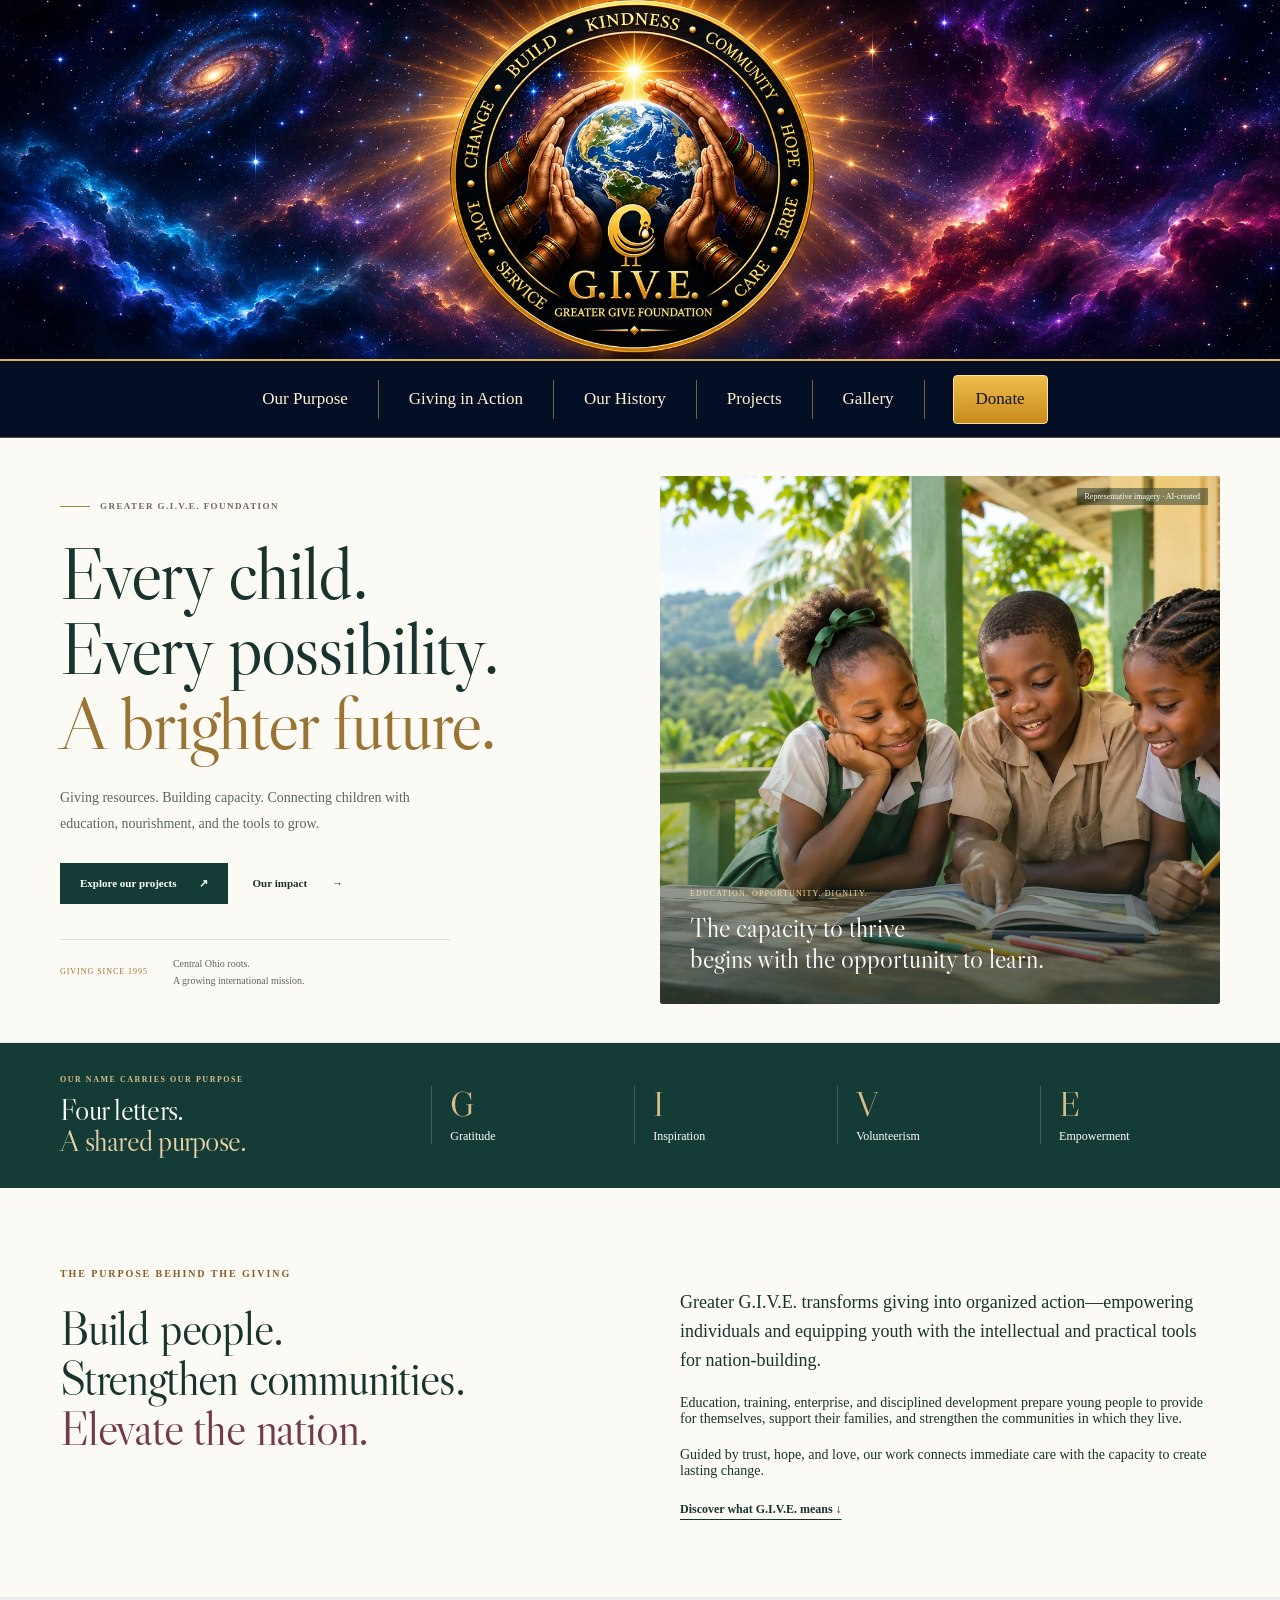
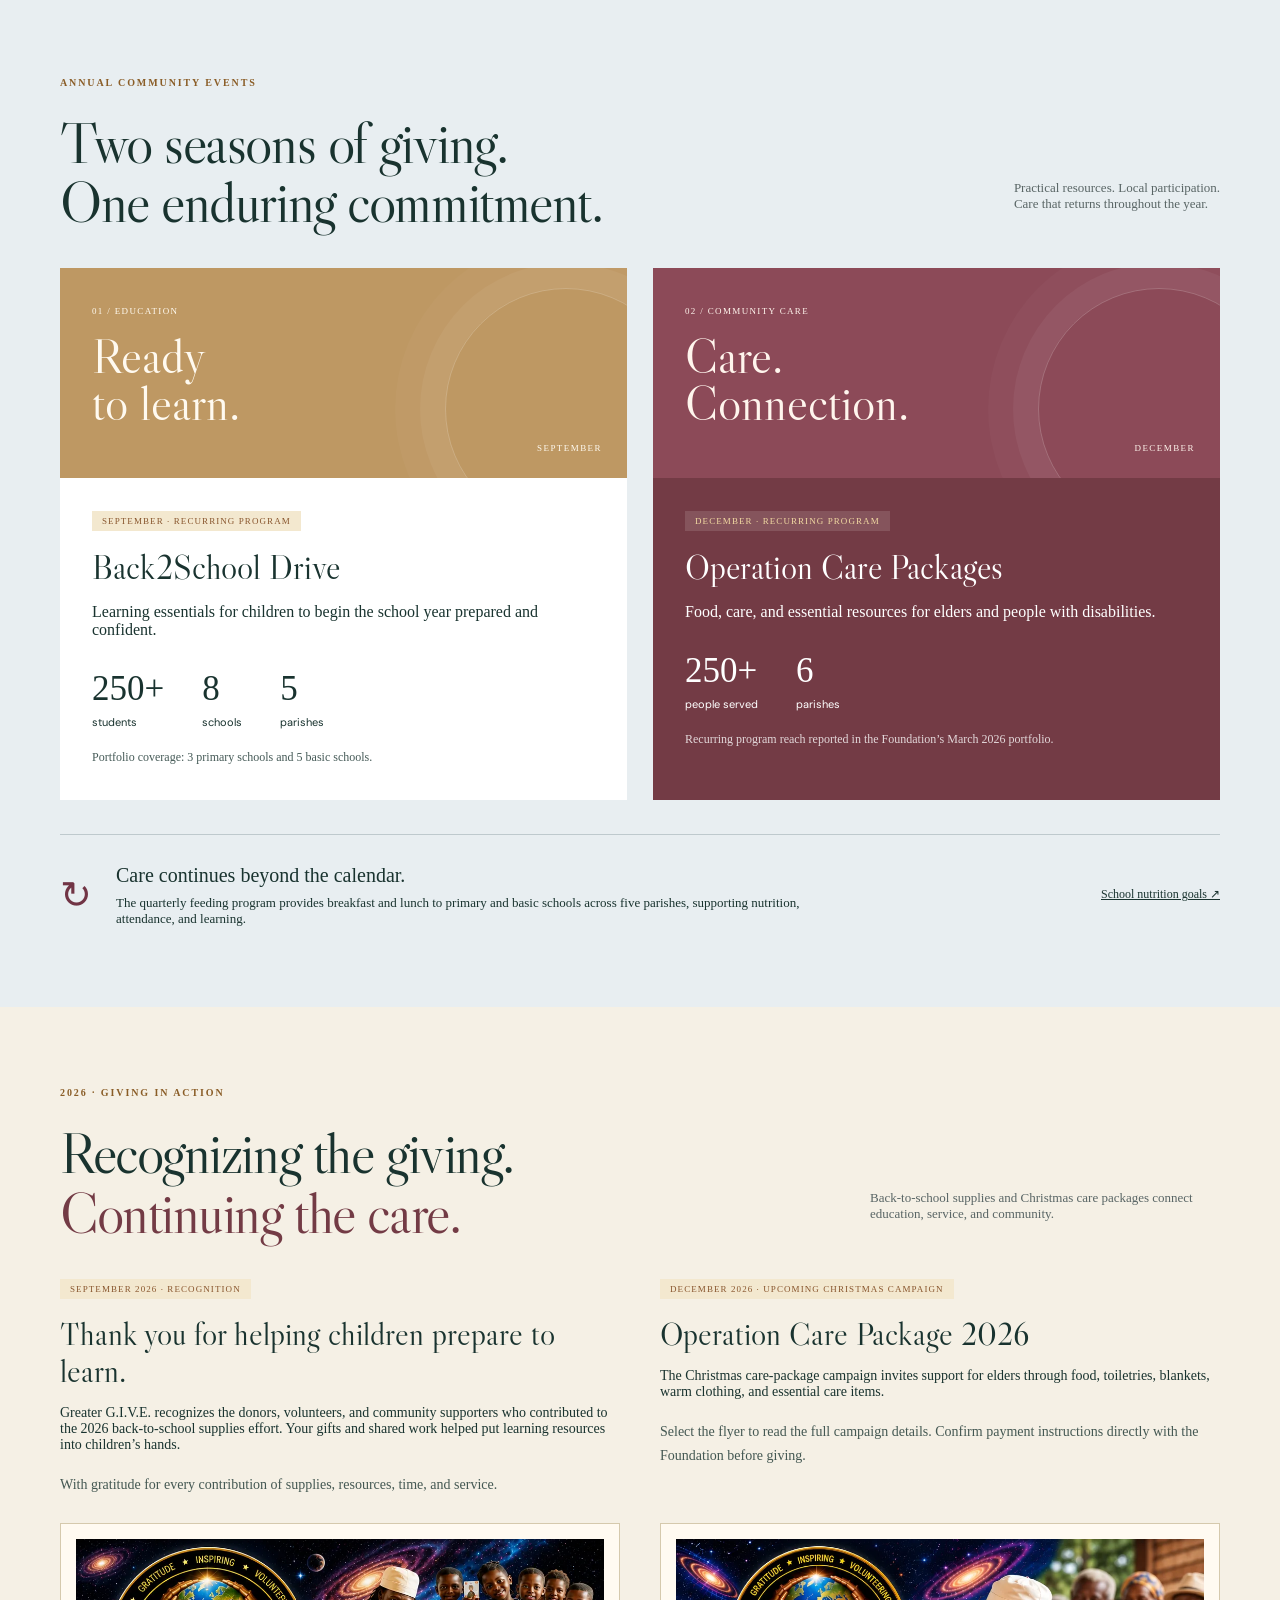
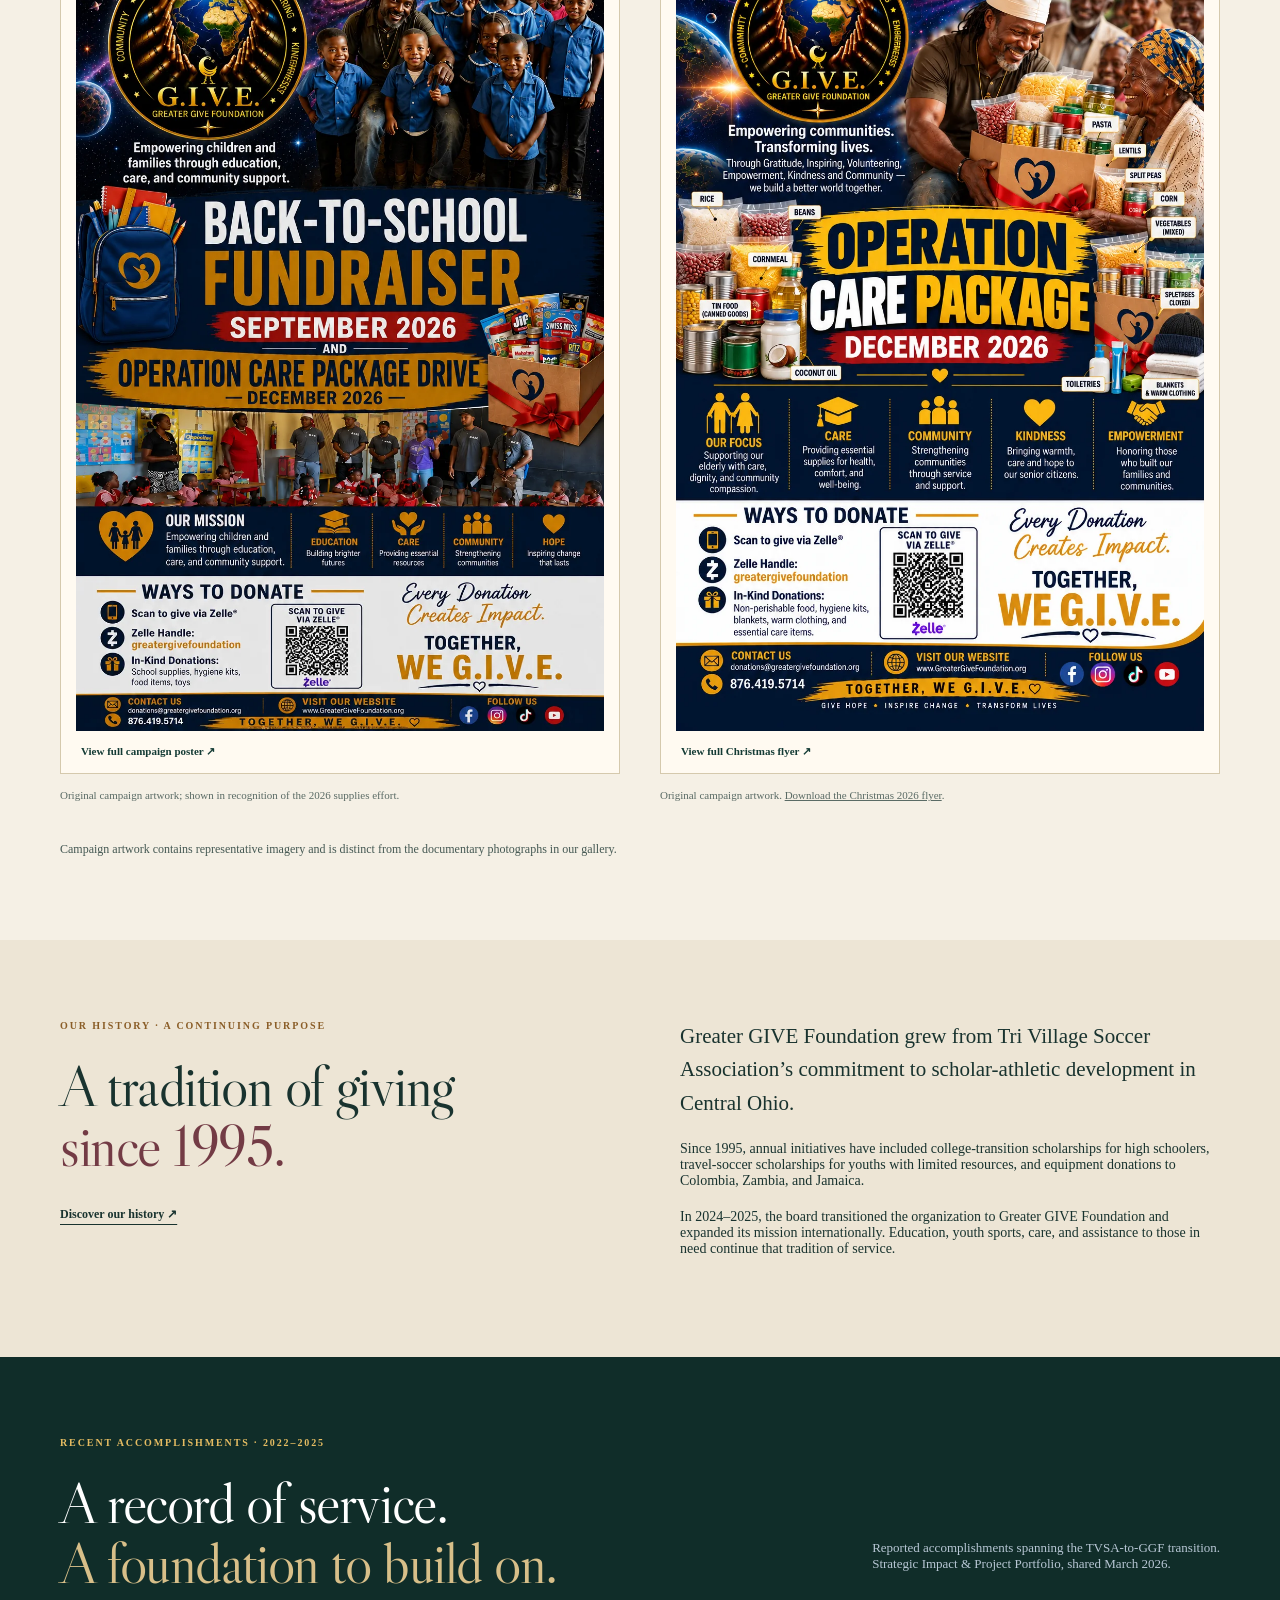
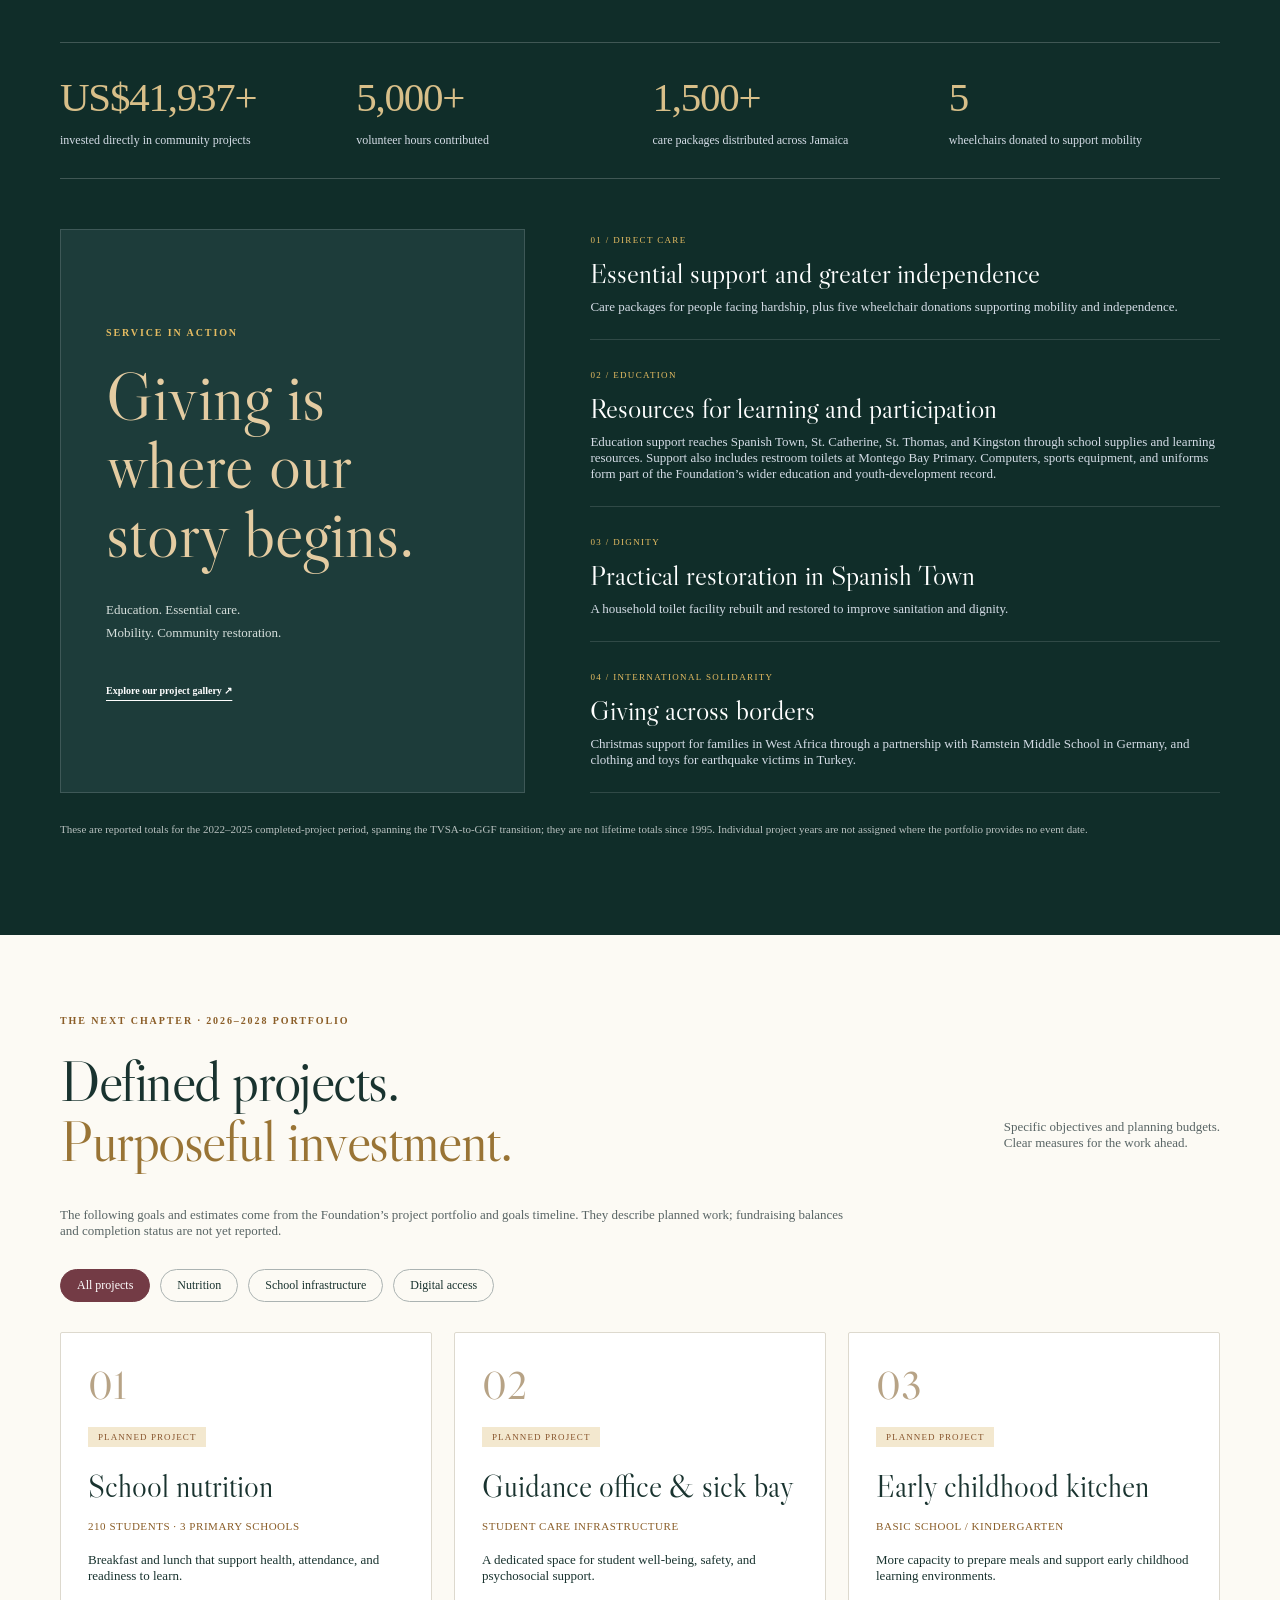
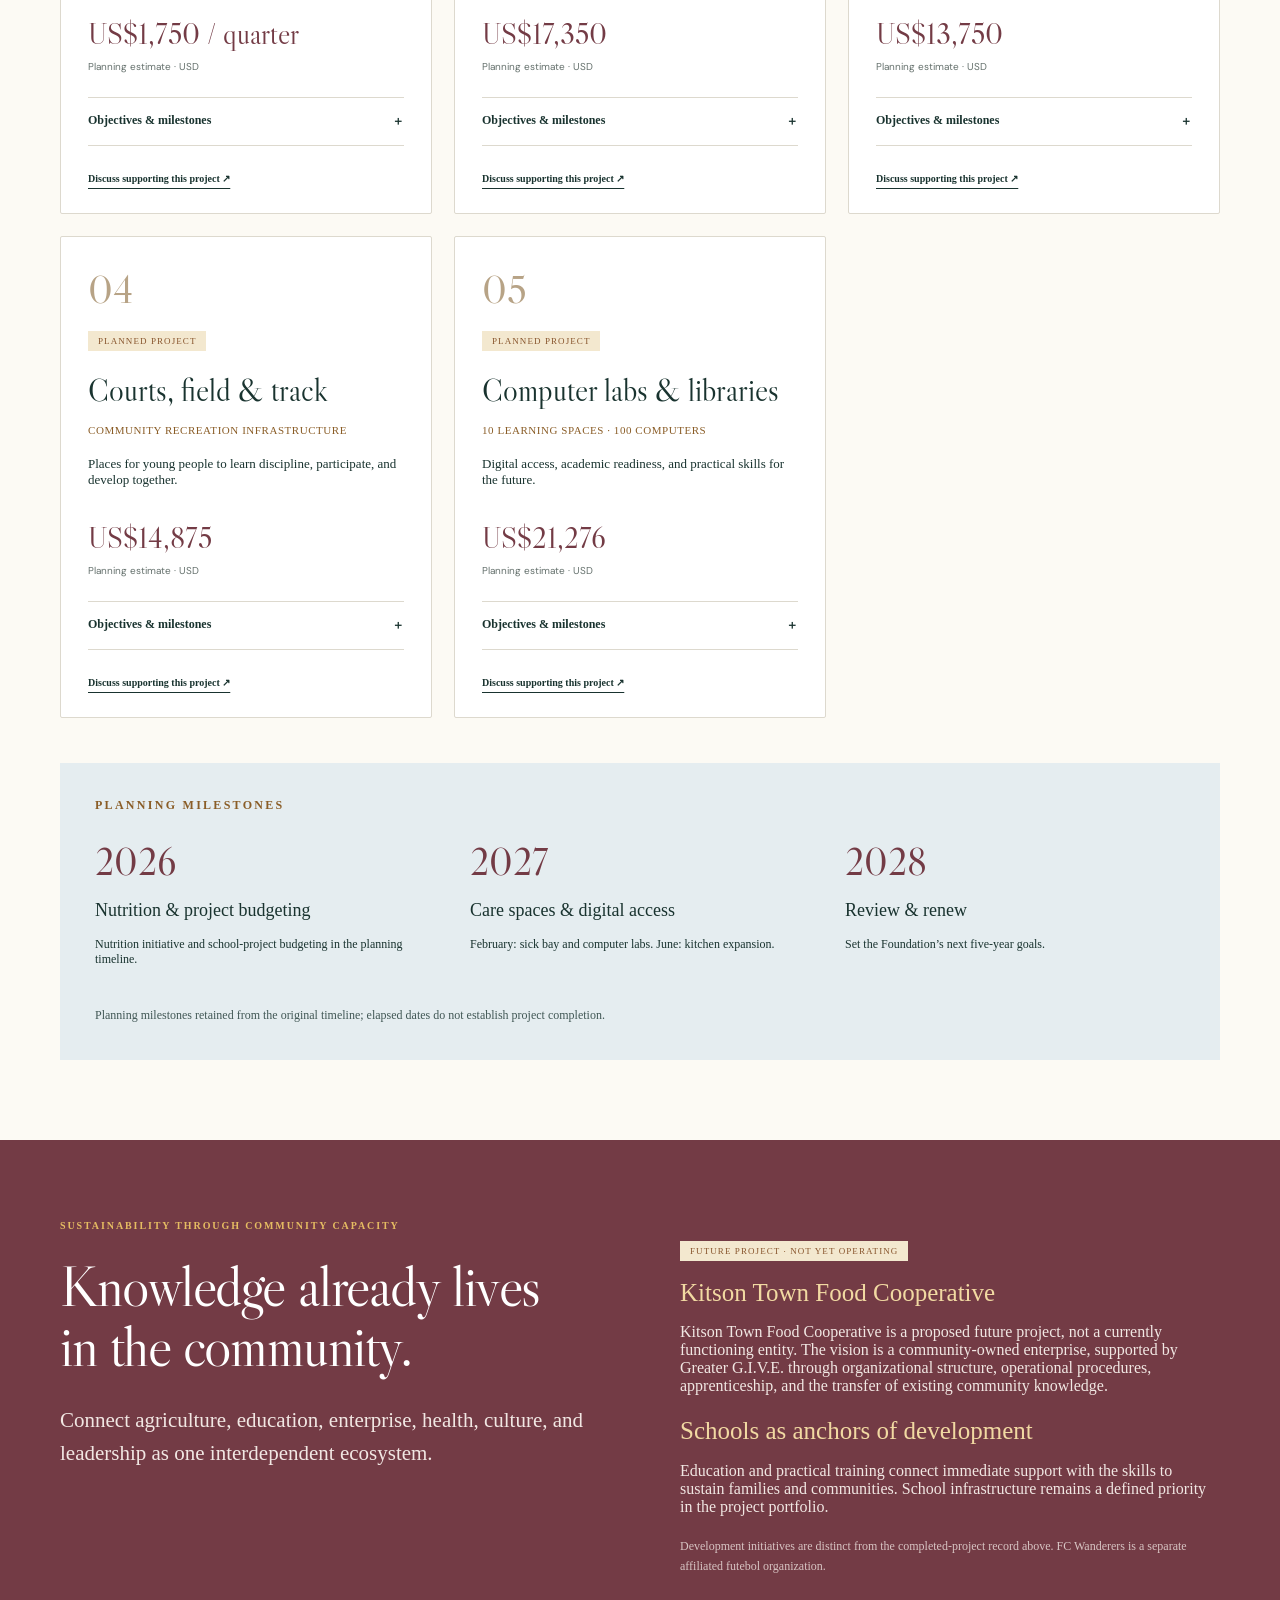
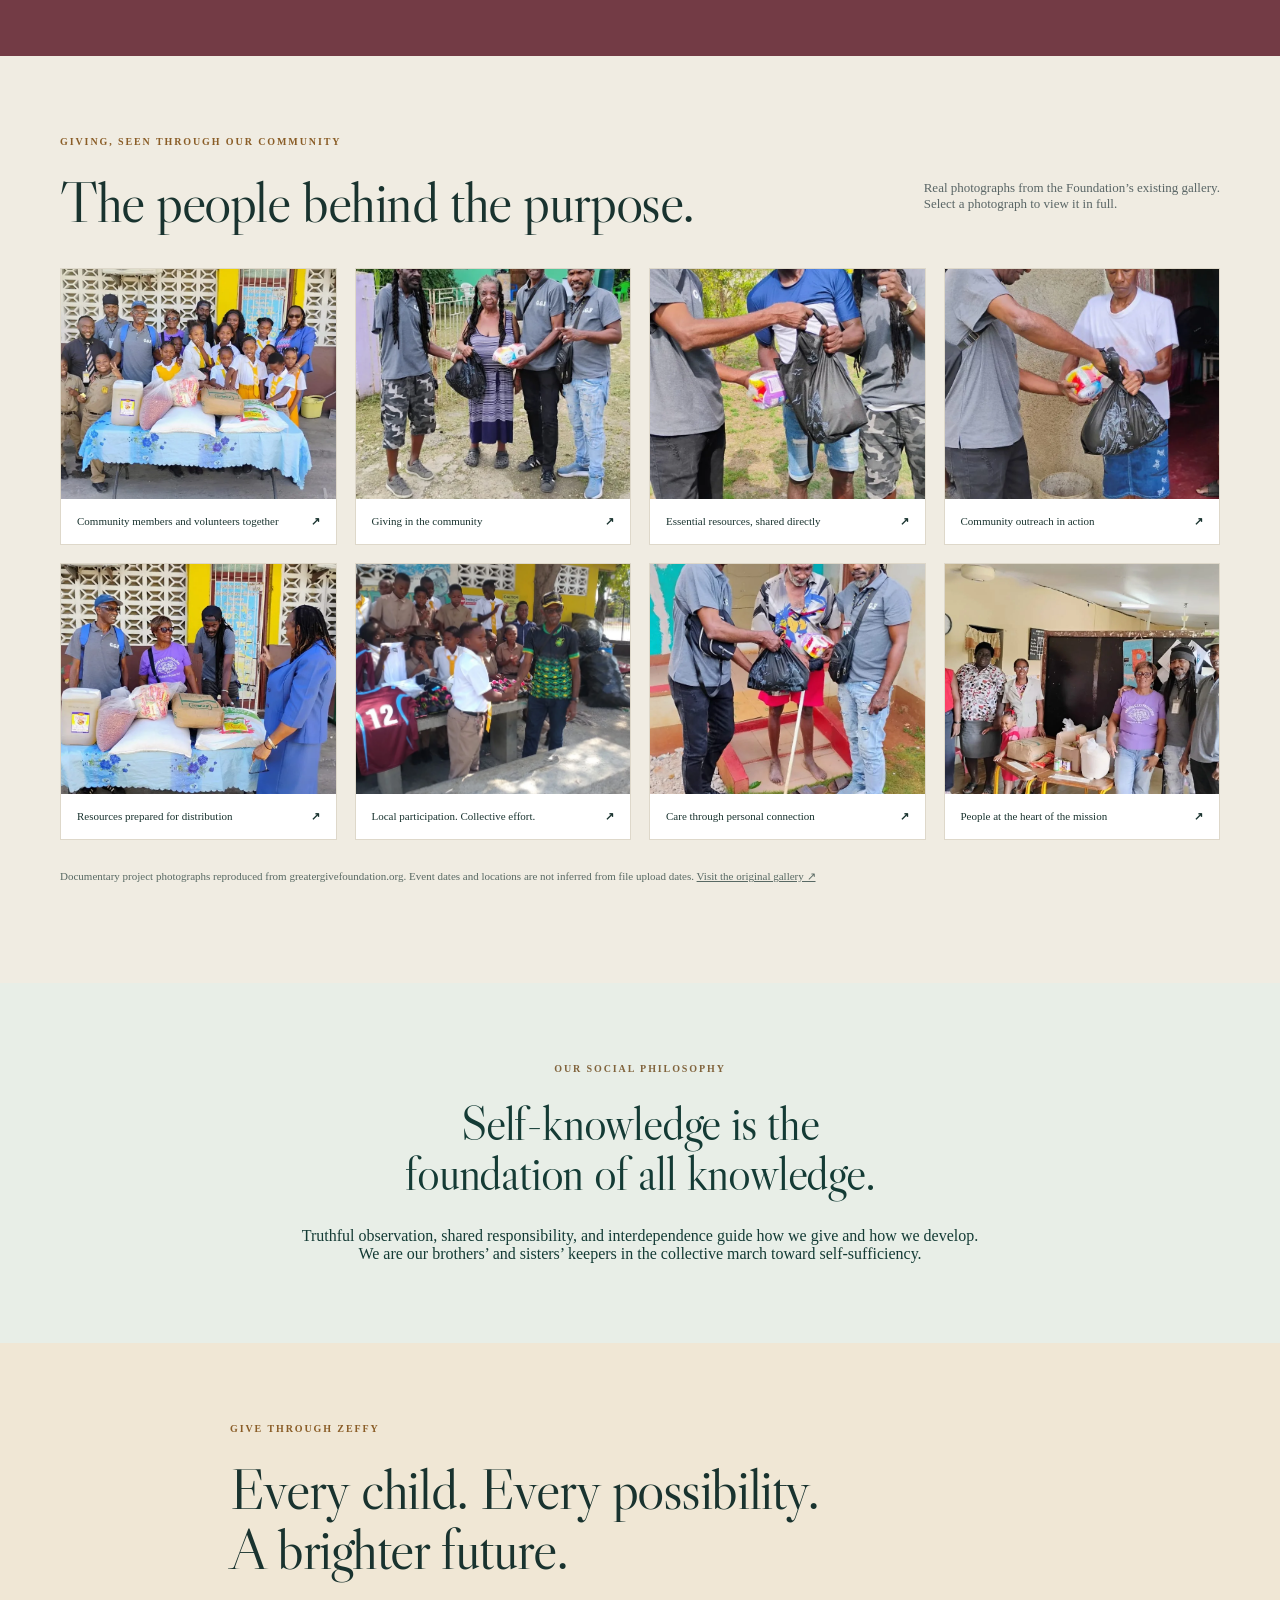
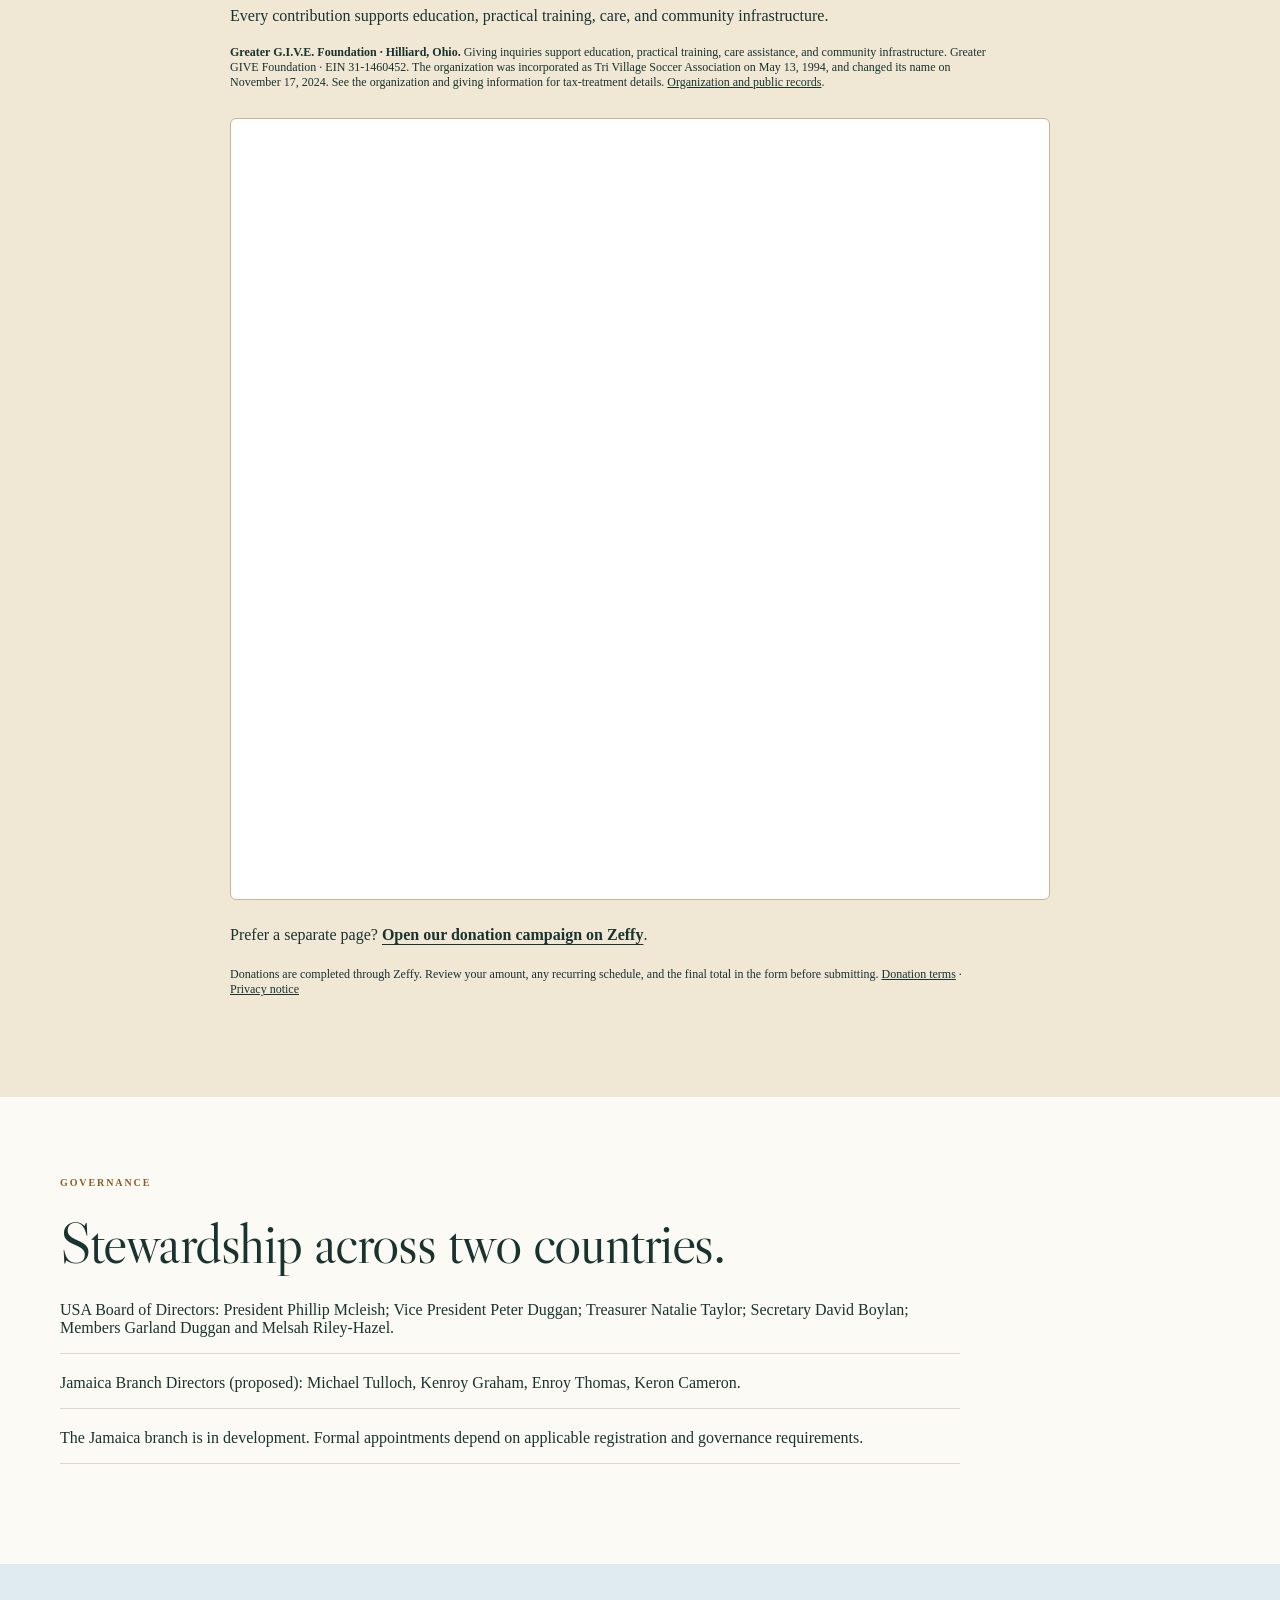
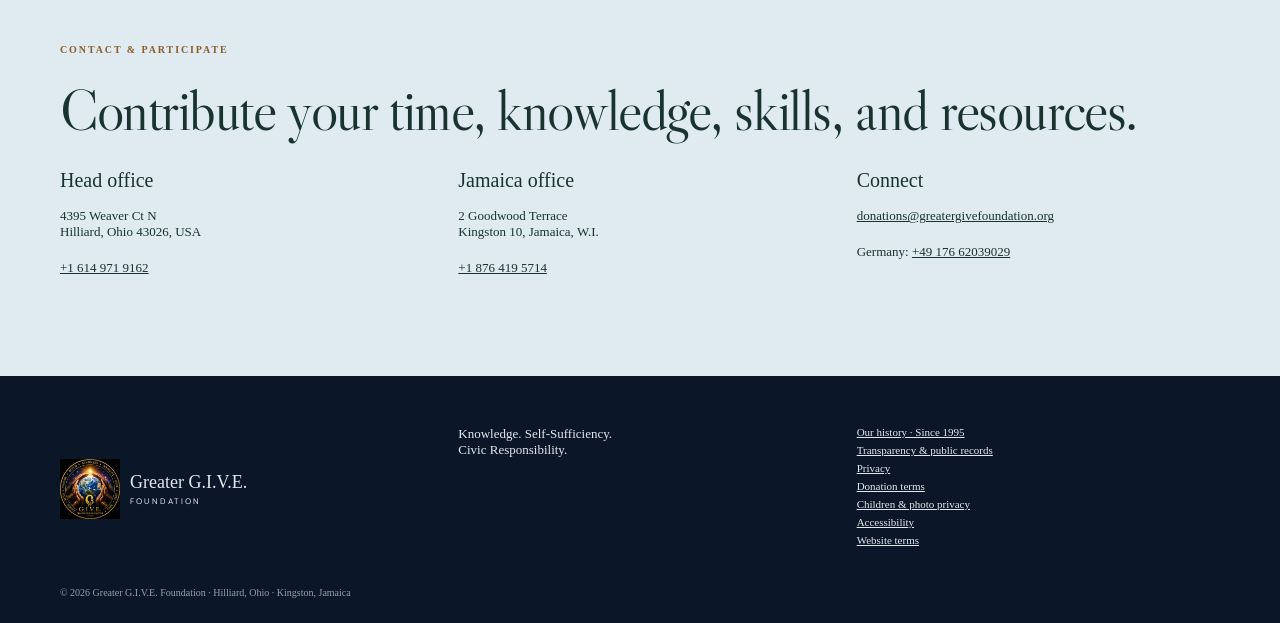
==== index.html @ 180ee22f "Embed Zeffy donation campaign and update Donate navigation and privacy notices" ====
<!doctype html><html lang="en"><head><meta charset="utf-8"><meta name="viewport" content="width=device-width,initial-scale=1"><meta name="description" content="Greater G.I.V.E. Foundation: a tradition of giving since 1995, from Tri Village Soccer Association to international community care, education, and development."><title>Greater G.I.V.E. Foundation | Giving that builds capacity</title><link rel="icon" href="assets/logo.webp"><link rel="stylesheet" href="assets/style.css"></head><body>
<a class="skip" href="#mission">Skip to content</a>
<header class="cosmic-header" id="site-masthead"><a class="cosmic-art" href="#top" aria-label="Greater GIVE Foundation home"><img src="assets/cosmic-masthead.webp" alt="Greater GIVE Foundation seal: hands embracing Earth, surrounded by a luminous universe of stars and blue and burgundy nebulae" fetchpriority="high"></a><div class="cosmic-nav"><div class="wrap cosmic-nav-inner"><a class="cosmic-name" href="#top">Greater G.I.V.E. Foundation</a><button id="menu" class="menu" aria-expanded="false" aria-controls="navigation">Menu ☰</button><nav id="navigation" aria-label="Main navigation"><a href="#mission">Our Purpose</a><a href="#events">Giving in Action</a><a href="our-history.html">Our History</a><a href="#projects">Projects</a><a href="#gallery">Gallery</a><a class="nav-give" href="#donate">Donate</a></nav></div></div></header>
<main id="top"><section class="hero"><div class="wrap hero-layout"><div class="hero-editorial"><p class="eyebrow"><span class="gold-line"></span> Greater G.I.V.E. Foundation</p><h1>Every child.<br>Every possibility.<br><em>A brighter future.</em></h1><p class="hero-copy">Giving resources. Building capacity. Connecting children with education, nourishment, and the tools to grow.</p><div class="actions"><a class="btn" href="#projects">Explore our projects <span>↗</span></a><a class="hero-secondary" href="#history">Our impact <span>→</span></a></div><div class="hero-footnote"><span>GIVING SINCE 1995</span><p>Central Ohio roots.<br>A growing international mission.</p></div></div><figure class="hero-visual"><img src="assets/children-hero.webp" alt="Representative illustration of children learning together on a Caribbean school veranda" fetchpriority="high"><figcaption>Representative imagery · AI-created</figcaption><div class="image-note"><span>EDUCATION. OPPORTUNITY. DIGNITY.</span><p>The capacity to thrive<br>begins with the opportunity to learn.</p></div></figure></div></section>
<section class="section meaning" id="meaning"><div class="wrap"><div class="section-heading"><div><p class="eyebrow">Our name carries our purpose</p><h2>Four letters.<br><em>A shared purpose.</em></h2></div><p>“Giving back to the community will<br>inspire victory for everyone.”</p></div><div class="values-grid"><article><strong>G</strong><h3>Gratitude</h3><p>Recognize what we receive and express it through service.</p></article><article><strong>I</strong><h3>Inspiration</h3><p>Make possibility visible through purposeful action.</p></article><article><strong>V</strong><h3>Volunteerism</h3><p>Contribute time, knowledge, skills, and shared effort.</p></article><article><strong>E</strong><h3>Empowerment</h3><p>Build the capacity to provide, participate, and lead.</p></article></div></div></section><section class="section mission" id="mission"><div class="wrap split"><div><p class="eyebrow">The purpose behind the giving</p><h2>Build people.<br>Strengthen communities.<br><em>Elevate the nation.</em></h2></div><div class="mission-copy"><p class="large">Greater G.I.V.E. transforms giving into organized action—empowering individuals and equipping youth with the intellectual and practical tools for nation-building.</p><p>Education, training, enterprise, and disciplined development prepare young people to provide for themselves, support their families, and strengthen the communities in which they live.</p><p>Guided by trust, hope, and love, our work connects immediate care with the capacity to create lasting change.</p><a class="text-link" href="#meaning">Discover what G.I.V.E. means ↓</a></div></div></section>
<section class="section events" id="events"><div class="wrap"><div class="section-heading"><div><p class="eyebrow">Annual community events</p><h2>Two seasons of giving.<br>One enduring commitment.</h2></div><p>Practical resources. Local participation.<br>Care that returns throughout the year.</p></div><div class="event-grid"><article class="event-card"><div class="event-art school-art" aria-hidden="true"><span>01 / EDUCATION</span><strong>Ready<br>to learn.</strong><i>SEPTEMBER</i></div><div><span class="pill">September · Recurring program</span><h3>Back2School Drive</h3><p>Learning essentials for children to begin the school year prepared and confident.</p><div class="mini-stats"><strong>250+<small>students</small></strong><strong>8<small>schools</small></strong><strong>5<small>parishes</small></strong></div><p class="small">Portfolio coverage: 3 primary schools and 5 basic schools.</p></div></article><article class="event-card care"><div class="event-art care-art" aria-hidden="true"><span>02 / COMMUNITY CARE</span><strong>Care.<br>Connection.</strong><i>DECEMBER</i></div><div><span class="pill">December · Recurring program</span><h3>Operation Care Packages</h3><p>Food, care, and essential resources for elders and people with disabilities.</p><div class="mini-stats"><strong>250+<small>people served</small></strong><strong>6<small>parishes</small></strong></div><p class="small">Recurring program reach reported in the Foundation’s March 2026 portfolio.</p></div></article></div><div class="nutrition-note"><span class="round-icon">↻</span><div><h3>Care continues beyond the calendar.</h3><p>The quarterly feeding program provides breakfast and lunch to primary and basic schools across five parishes, supporting nutrition, attendance, and learning.</p></div><a href="#projects">School nutrition goals ↗</a></div></div></section>
<section class="section campaign-2026" id="campaigns-2026"><div class="wrap"><div class="section-heading"><div><p class="eyebrow">2026 · Giving in action</p><h2>Recognizing the giving.<br><em>Continuing the care.</em></h2></div><p>Back-to-school supplies and Christmas care packages connect education, service, and community.</p></div><div class="campaign-grid"><article class="campaign-item"><div class="campaign-copy"><span class="pill">September 2026 · Recognition</span><h3>Thank you for helping children prepare to learn.</h3><p>Greater G.I.V.E. recognizes the donors, volunteers, and community supporters who contributed to the 2026 back-to-school supplies effort. Your gifts and shared work helped put learning resources into children’s hands.</p><p class="small">With gratitude for every contribution of supplies, resources, time, and service.</p></div><button class="campaign-poster" data-photo="assets/back-to-school-2026.webp" data-caption="2026 Back-to-School campaign artwork" aria-label="View full 2026 back-to-school campaign poster"><img src="assets/back-to-school-2026.webp" alt="Greater GIVE Foundation campaign poster: Back-to-School Fundraiser, September 2026, and Operation Care Package Drive, December 2026" loading="lazy"><span>View full campaign poster ↗</span></button><p class="source-note">Original campaign artwork; shown in recognition of the 2026 supplies effort.</p></article><article class="campaign-item"><div class="campaign-copy"><span class="pill">December 2026 · Upcoming Christmas campaign</span><h3>Operation Care Package 2026</h3><p>The Christmas care-package campaign invites support for elders through food, toiletries, blankets, warm clothing, and essential care items.</p><p class="small">Select the flyer to read the full campaign details. Confirm payment instructions directly with the Foundation before giving.</p></div><button class="campaign-poster" data-photo="assets/christmas-care-2026.webp" data-caption="Operation Care Package — December 2026 campaign flyer" aria-label="View full December 2026 Christmas care-package flyer"><img src="assets/christmas-care-2026.webp" alt="Operation Care Package December 2026 flyer listing food and care items, in-kind donations, and Foundation contact details" loading="lazy"><span>View full Christmas flyer ↗</span></button><p class="source-note">Original campaign artwork. <a href="assets/christmas-care-2026.webp" download>Download the Christmas 2026 flyer</a>.</p></article></div><p class="small">Campaign artwork contains representative imagery and is distinct from the documentary photographs in our gallery.</p></div></section><section class="section heritage" id="heritage"><div class="wrap split"><div><p class="eyebrow">Our history · A continuing purpose</p><h2>A tradition of giving<br><em>since 1995.</em></h2><a class="text-link" href="our-history.html">Discover our history ↗</a></div><div><p class="large">Greater GIVE Foundation grew from Tri Village Soccer Association’s commitment to scholar-athletic development in Central Ohio.</p><p>Since 1995, annual initiatives have included college-transition scholarships for high schoolers, travel-soccer scholarships for youths with limited resources, and equipment donations to Colombia, Zambia, and Jamaica.</p><p>In 2024–2025, the board transitioned the organization to Greater GIVE Foundation and expanded its mission internationally. Education, youth sports, care, and assistance to those in need continue that tradition of service.</p></div></div></section><section class="section impact" id="history"><div class="wrap"><p class="eyebrow">Recent accomplishments · 2022–2025</p><div class="section-heading"><h2>A record of service.<br><em>A foundation to build on.</em></h2><p>Reported accomplishments spanning the TVSA-to-GGF transition.<br>Strategic Impact &amp; Project Portfolio, shared March 2026.</p></div><div class="impact-grid"><div><strong>US$41,937+</strong><span>invested directly in community projects</span></div><div><strong>5,000+</strong><span>volunteer hours contributed</span></div><div><strong>1,500+</strong><span>care packages distributed across Jamaica</span></div><div><strong>5</strong><span>wheelchairs donated to support mobility</span></div></div><div class="history-layout"><div class="history-statement"><p class="eyebrow">Service in action</p><strong>Giving is<br>where our<br>story begins.</strong><p>Education. Essential care.<br>Mobility. Community restoration.</p><a class="text-link" href="#gallery">Explore our project gallery ↗</a></div><div class="history-list"><article><span>01 / DIRECT CARE</span><h3>Essential support and greater independence</h3><p>Care packages for people facing hardship, plus five wheelchair donations supporting mobility and independence.</p></article><article><span>02 / EDUCATION</span><h3>Resources for learning and participation</h3><p>Education support reaches Spanish Town, St. Catherine, St. Thomas, and Kingston through school supplies and learning resources. Support also includes restroom toilets at Montego Bay Primary. Computers, sports equipment, and uniforms form part of the Foundation’s wider education and youth-development record.</p></article><article><span>03 / DIGNITY</span><h3>Practical restoration in Spanish Town</h3><p>A household toilet facility rebuilt and restored to improve sanitation and dignity.</p></article><article><span>04 / INTERNATIONAL SOLIDARITY</span><h3>Giving across borders</h3><p>Christmas support for families in West Africa through a partnership with Ramstein Middle School in Germany, and clothing and toys for earthquake victims in Turkey.</p></article></div></div><p class="source-note">These are reported totals for the 2022–2025 completed-project period, spanning the TVSA-to-GGF transition; they are not lifetime totals since 1995. Individual project years are not assigned where the portfolio provides no event date.</p></div></section>

<section class="section projects" id="projects"><div class="wrap"><div class="section-heading"><div><p class="eyebrow">The next chapter · 2026–2028 portfolio</p><h2>Defined projects.<br><em>Purposeful investment.</em></h2></div><p>Specific objectives and planning budgets.<br>Clear measures for the work ahead.</p></div><p class="project-context">The following goals and estimates come from the Foundation’s project portfolio and goals timeline. They describe planned work; fundraising balances and completion status are not yet reported.</p><div class="filters" role="group" aria-label="Filter planned projects"><button class="active" data-filter="all" aria-pressed="true">All projects</button><button data-filter="nutrition" aria-pressed="false">Nutrition</button><button data-filter="school" aria-pressed="false">School infrastructure</button><button data-filter="digital" aria-pressed="false">Digital access</button></div><p id="filter-status" class="sr-only" aria-live="polite">Showing 5 projects</p><div class="project-grid"><article class="project-card" data-category="nutrition"><span class="project-no">01</span><span class="pill">Planned project</span><h3>School nutrition</h3><p class="target">210 students · 3 primary schools</p><p>Breakfast and lunch that support health, attendance, and readiness to learn.</p><div class="budget">US$1,750 / quarter<small>Planning estimate · USD</small></div><details><summary>Objectives &amp; milestones <span>＋</span></summary><p><strong>Objective:</strong> Establish breakfast and lunch provision for 210 students in three primary schools.</p><p><strong>Schedule:</strong> April 2026 planning milestone. These are planning dates, not confirmation of delivery.</p><p><strong>Measure of success:</strong> Quarterly meal provision and student participation.</p></details><a href="mailto:donations@greatergivefoundation.org?subject=Project%20inquiry%3A%20nutrition" class="text-link">Discuss supporting this project ↗</a></article><article class="project-card" data-category="school"><span class="project-no">02</span><span class="pill">Planned project</span><h3>Guidance office & sick bay</h3><p class="target">Student care infrastructure</p><p>A dedicated space for student well-being, safety, and psychosocial support.</p><div class="budget">US$17,350<small>Planning estimate · USD</small></div><details><summary>Objectives &amp; milestones <span>＋</span></summary><p><strong>Objective:</strong> Construct a guidance counselor office and sick bay at a primary school.</p><p><strong>Schedule:</strong> February 2027 planning milestone. These are planning dates, not confirmation of delivery.</p><p><strong>Measure of success:</strong> Completion of both facilities and readiness for student use.</p></details><a href="mailto:donations@greatergivefoundation.org?subject=Project%20inquiry%3A%20wellbeing" class="text-link">Discuss supporting this project ↗</a></article><article class="project-card" data-category="school"><span class="project-no">03</span><span class="pill">Planned project</span><h3>Early childhood kitchen</h3><p class="target">Basic school / kindergarten</p><p>More capacity to prepare meals and support early childhood learning environments.</p><div class="budget">US$13,750<small>Planning estimate · USD</small></div><details><summary>Objectives &amp; milestones <span>＋</span></summary><p><strong>Objective:</strong> Enlarge a basic school or kindergarten kitchen to improve food preparation capacity.</p><p><strong>Schedule:</strong> June 2027 planning milestone. These are planning dates, not confirmation of delivery.</p><p><strong>Measure of success:</strong> Kitchen expansion and improved meal preparation capacity.</p></details><a href="mailto:donations@greatergivefoundation.org?subject=Project%20inquiry%3A%20kitchen" class="text-link">Discuss supporting this project ↗</a></article><article class="project-card" data-category="school"><span class="project-no">04</span><span class="pill">Planned project</span><h3>Courts, field & track</h3><p class="target">Community recreation infrastructure</p><p>Places for young people to learn discipline, participate, and develop together.</p><div class="budget">US$14,875<small>Planning estimate · USD</small></div><details><summary>Objectives &amp; milestones <span>＋</span></summary><p><strong>Objective:</strong> Resurface a netball court and improve a futebol field and track.</p><p><strong>Schedule:</strong> 2026–2028 project portfolio. These are planning dates, not confirmation of delivery.</p><p><strong>Measure of success:</strong> Completion of the listed resurfacing and field/track works.</p></details><a href="mailto:donations@greatergivefoundation.org?subject=Project%20inquiry%3A%20sport" class="text-link">Discuss supporting this project ↗</a></article><article class="project-card" data-category="digital"><span class="project-no">05</span><span class="pill">Planned project</span><h3>Computer labs & libraries</h3><p class="target">10 learning spaces · 100 computers</p><p>Digital access, academic readiness, and practical skills for the future.</p><div class="budget">US$21,276<small>Planning estimate · USD</small></div><details><summary>Objectives &amp; milestones <span>＋</span></summary><p><strong>Objective:</strong> Establish ten computer labs/libraries with a total of 100 computers, desks, chairs, and supplies.</p><p><strong>Schedule:</strong> February 2027 planning milestone. These are planning dates, not confirmation of delivery.</p><p><strong>Measure of success:</strong> Learning spaces equipped and computers installed.</p></details><a href="mailto:donations@greatergivefoundation.org?subject=Project%20inquiry%3A%20digital" class="text-link">Discuss supporting this project ↗</a></article></div><div class="roadmap"><p class="eyebrow">Planning milestones</p><div><article><span>2026</span><h3>Nutrition &amp; project budgeting</h3><p>Nutrition initiative and school-project budgeting in the planning timeline.</p></article><article><span>2027</span><h3>Care spaces &amp; digital access</h3><p>February: sick bay and computer labs. June: kitchen expansion.</p></article><article><span>2028</span><h3>Review &amp; renew</h3><p>Set the Foundation’s next five-year goals.</p></article></div><p class="small">Planning milestones retained from the original timeline; elapsed dates do not establish project completion.</p></div></div></section>
<section class="section community" id="community"><div class="wrap split"><div><p class="eyebrow">Sustainability through community capacity</p><h2>Knowledge already lives<br>in the community.</h2><p class="large">Connect agriculture, education, enterprise, health, culture, and leadership as one interdependent ecosystem.</p></div><div><span class="pill">Future project · Not yet operating</span><h3 style="margin-top:16px">Kitson Town Food Cooperative</h3><p>Kitson Town Food Cooperative is a proposed future project, not a currently functioning entity. The vision is a community-owned enterprise, supported by Greater G.I.V.E. through organizational structure, operational procedures, apprenticeship, and the transfer of existing community knowledge.</p><h3>Schools as anchors of development</h3><p>Education and practical training connect immediate support with the skills to sustain families and communities. School infrastructure remains a defined priority in the project portfolio.</p><p class="small">Development initiatives are distinct from the completed-project record above. FC Wanderers is a separate affiliated futebol organization.</p></div></div></section>
<section class="section gallery" id="gallery"><div class="wrap"><div class="section-heading"><div><p class="eyebrow">Giving, seen through our community</p><h2>The people behind the purpose.</h2></div><p>Real photographs from the Foundation’s existing gallery.<br>Select a photograph to view it in full.</p></div><div class="photo-grid"><button class="photo-tile" data-photo="assets/photos/project-0.webp" data-caption="Community members and volunteers together" aria-label="Enlarge photograph: Community members and volunteers together"><img src="assets/photos/project-0.webp" alt="Community members and volunteers together" loading="lazy"><span>Community members and volunteers together <b>↗</b></span></button><button class="photo-tile" data-photo="assets/photos/project-17.webp" data-caption="Giving in the community" aria-label="Enlarge photograph: Giving in the community"><img src="assets/photos/project-17.webp" alt="Giving in the community" loading="lazy"><span>Giving in the community <b>↗</b></span></button><button class="photo-tile" data-photo="assets/photos/project-25.webp" data-caption="Essential resources, shared directly" aria-label="Enlarge photograph: Essential resources, shared directly"><img src="assets/photos/project-25.webp" alt="Essential resources, shared directly" loading="lazy"><span>Essential resources, shared directly <b>↗</b></span></button><button class="photo-tile" data-photo="assets/photos/project-39.webp" data-caption="Community outreach in action" aria-label="Enlarge photograph: Community outreach in action"><img src="assets/photos/project-39.webp" alt="Community outreach in action" loading="lazy"><span>Community outreach in action <b>↗</b></span></button><button class="photo-tile" data-photo="assets/photos/project-41.webp" data-caption="Resources prepared for distribution" aria-label="Enlarge photograph: Resources prepared for distribution"><img src="assets/photos/project-41.webp" alt="Resources prepared for distribution" loading="lazy"><span>Resources prepared for distribution <b>↗</b></span></button><button class="photo-tile" data-photo="assets/photos/project-44.webp" data-caption="Local participation. Collective effort." aria-label="Enlarge photograph: Local participation. Collective effort."><img src="assets/photos/project-44.webp" alt="Local participation. Collective effort." loading="lazy"><span>Local participation. Collective effort. <b>↗</b></span></button><button class="photo-tile" data-photo="assets/photos/project-19.webp" data-caption="Care through personal connection" aria-label="Enlarge photograph: Care through personal connection"><img src="assets/photos/project-19.webp" alt="Care through personal connection" loading="lazy"><span>Care through personal connection <b>↗</b></span></button><button class="photo-tile" data-photo="assets/photos/project-49.webp" data-caption="People at the heart of the mission" aria-label="Enlarge photograph: People at the heart of the mission"><img src="assets/photos/project-49.webp" alt="People at the heart of the mission" loading="lazy"><span>People at the heart of the mission <b>↗</b></span></button></div><p class="source-note">Documentary project photographs reproduced from greatergivefoundation.org. Event dates and locations are not inferred from file upload dates. <a href="https://greatergivefoundation.org/gallery/" target="_blank" rel="noopener">Visit the original gallery ↗</a></p></div></section>
<section class="section philosophy" id="philosophy"><div class="wrap"><p class="eyebrow">Our social philosophy</p><h2>Self-knowledge is the<br>foundation of all knowledge.</h2><p>Truthful observation, shared responsibility, and interdependence guide how we give and how we develop. We are our brothers’ and sisters’ keepers in the collective march toward self-sufficiency.</p></div></section>
<section class="section donate-section" id="donate"><div class="wrap"><div class="eyebrow">Give through Zeffy</div><h2>Every child. Every possibility.<br>A brighter future.</h2><p>Every contribution supports education, practical training, care, and community infrastructure.</p><p class="note"><strong>Greater G.I.V.E. Foundation · Hilliard, Ohio.</strong> Giving inquiries support education, practical training, care assistance, and community infrastructure. Greater GIVE Foundation · EIN 31-1460452. The organization was incorporated as Tri Village Soccer Association on May 13, 1994, and changed its name on November 17, 2024. See the organization and giving information for tax-treatment details. <a href="transparency.html#status">Organization and public records</a>.</p><div class="zeffy-panel">
<div data-zeffy-embed data-form-url="/embed/donation-form/every-child-every-possibility-a-brighter-future"></div>
<div data-zeffy-embed-fallback style="display:none;">
<div class="zeffy-fallback-frame"><iframe title="Donation form powered by Zeffy" data-zeffy-embed-src="https://www.zeffy.com/embed/donation-form/every-child-every-possibility-a-brighter-future" allowpaymentrequest allowTransparency="true"></iframe></div>
</div>
<script src="https://www.zeffy.com/embed/v2/zeffy-embed.js" onerror="document.querySelectorAll('[data-zeffy-embed-fallback]').forEach(function(el){el.style.display='block';el.querySelectorAll('iframe[data-zeffy-embed-src]').forEach(function(f){f.src=f.getAttribute('data-zeffy-embed-src');});});"></script>
</div><p class="zeffy-help">Prefer a separate page? <a href="https://www.zeffy.com/en-US/donation-form/every-child-every-possibility-a-brighter-future" target="_blank" rel="noopener">Open our donation campaign on Zeffy</a>.</p><p class="note">Donations are completed through Zeffy. Review your amount, any recurring schedule, and the final total in the form before submitting. <a href="transparency.html#giving">Donation terms</a> · <a href="transparency.html#privacy">Privacy notice</a></p></div></section><section class="section " id="leadership"><div class="wrap"><div class="eyebrow">Governance</div><h2>Stewardship across two countries.</h2><div class="prose"><p>USA Board of Directors: President Phillip Mcleish; Vice President Peter Duggan; Treasurer Natalie Taylor; Secretary David Boylan; Members Garland Duggan and Melsah Riley-Hazel.</p><p>Jamaica Branch Directors (proposed): Michael Tulloch, Kenroy Graham, Enroy Thomas, Keron Cameron.</p><p>The Jamaica branch is in development. Formal appointments depend on applicable registration and governance requirements.</p></div></div></section><section class="section alt" id="contact"><div class="wrap"><div class="eyebrow">Contact & participate</div><h2>Contribute your time, knowledge, skills, and resources.</h2><div class="contact-grid"><div><h3>Head office</h3><p>4395 Weaver Ct N<br>Hilliard, Ohio 43026, USA</p><p><a href="tel:+16149719162">+1 614 971 9162</a></p></div><div><h3>Jamaica office</h3><p>2 Goodwood Terrace<br>Kingston 10, Jamaica, W.I.</p><p><a href="tel:+18764195714">+1 876 419 5714</a></p></div><div><h3>Connect</h3><p><a href="mailto:donations@greatergivefoundation.org">donations@greatergivefoundation.org</a></p><p>Germany: <a href="tel:+4917662039029">+49 176 62039029</a></p></div></div></div></section></main><footer><div class="wrap footer-grid"><a class="brand" href="#top"><img src="assets/logo.webp" alt="Greater GIVE Foundation seal"><span>Greater <b>G.I.V.E.</b><small>FOUNDATION</small></span></a><p>Knowledge. Self-Sufficiency.<br>Civic Responsibility.</p><div><a href="our-history.html">Our history · Since 1995</a><a href="transparency.html#status">Transparency &amp; public records</a><a href="transparency.html#privacy">Privacy</a><a href="transparency.html#giving">Donation terms</a><a href="transparency.html#children">Children &amp; photo privacy</a><a href="transparency.html#access">Accessibility</a><a href="transparency.html#terms">Website terms</a></div></div><div class="wrap copyright">© 2026 Greater G.I.V.E. Foundation · Hilliard, Ohio · Kingston, Jamaica</div></footer><dialog id="photo-dialog"><button id="close-photo" aria-label="Close photograph">Close ×</button><img id="expanded-photo" alt=""><p id="photo-caption"></p></dialog><script src="assets/app.js" defer></script></body></html>
---- assets/style.css ----
@font-face {
  font-family: 'DM Sans';
  font-style: normal;
  font-weight: 400;
  font-display: swap;
  src: url(font-0.woff2) format('truetype');
}
@font-face {
  font-family: 'DM Sans';
  font-style: normal;
  font-weight: 500;
  font-display: swap;
  src: url(font-1.woff2) format('truetype');
}
@font-face {
  font-family: 'DM Sans';
  font-style: normal;
  font-weight: 600;
  font-display: swap;
  src: url(font-2.woff2) format('truetype');
}
@font-face {
  font-family: 'DM Sans';
  font-style: normal;
  font-weight: 700;
  font-display: swap;
  src: url(font-3.woff2) format('truetype');
}
@font-face {
  font-family: 'Libre Caslon Display';
  font-style: normal;
  font-weight: 400;
  font-display: swap;
  src: url(font-4.woff2) format('truetype');
}

:root{--ink:#182326;--navy:#101e35;--gold:#e5bc62;--cream:#fbf7ee;--burgundy:#662a40;--blue:#dfeaf1}*{box-sizing:border-box}html{scroll-behavior:smooth}body{margin:0;color:var(--ink);background:var(--cream);font:16px/1.65,'DM Sans',system-ui,sans-serif}button,input{font:inherit}a{color:inherit}button,a{touch-action:manipulation}button{cursor:pointer}img{display:block;max-width:100%}.wrap{max-width:1240px;margin:auto;padding:0 40px}.review-strip{padding:7px 20px;text-align:center;background:#ead6a4;color:#392c18;font-size:10px;letter-spacing:.1em}.review-strip span{padding:0 10px}.header{background:var(--cream);position:sticky;top:0;z-index:10;border-bottom:1px solid #18232622}.top{min-height:100px;display:flex;justify-content:space-between;gap:25px;align-items:center}.brand{display:flex;align-items:center;gap:14px;text-decoration:none;line-height:1.1;font:22px Georgia,serif}.brand img{width:72px;height:72px}.brand small{display:block;font:9px 'DM Sans',sans-serif;letter-spacing:.3em;margin-top:6px}.brand b{font-weight:400}nav{display:flex;gap:24px;align-items:center}nav a{font-size:12px;font-weight:600;text-decoration:none}.nav-give{background:var(--burgundy);color:white;padding:12px 18px}.menu{display:none}.hero{position:relative;min-height:665px;background:var(--navy);color:white;overflow:hidden}.hero-photo{position:absolute;inset:0;width:100%;height:100%;object-fit:cover;object-position:65% 40%}.hero-shade{position:absolute;inset:0;background:linear-gradient(90deg,#081529f2 0%,#09162bdc 34%,#07162940 75%),linear-gradient(0deg,#0b1b33bc,transparent 55%)}.hero-inner{position:relative;padding-top:105px;padding-bottom:50px}.eyebrow{font-size:10px;letter-spacing:.19em;text-transform:uppercase;font-weight:700;margin:0 0 25px;color:#8a5d27}.hero .eyebrow,.impact .eyebrow,.community .eyebrow,.philosophy .eyebrow{color:var(--gold)}h1,h2{font-family:'Libre Caslon Display',Georgia,serif;font-weight:400;line-height:1.04;letter-spacing:-.025em}h1{font-size:clamp(54px,6.6vw,86px);margin:0 0 27px}h1 em,h2 em{font-style:normal;color:var(--burgundy)}h1 em{color:var(--gold)}h2{font-size:clamp(40px,4.5vw,60px);margin:0 0 28px}h3{font-weight:500;line-height:1.25;font-size:25px;margin:0 0 15px}p{margin:0 0 20px}.hero-copy{max-width:500px;color:#f2eee5;font-size:17px}.hero-seal{position:absolute;right:6%;bottom:45px;width:175px;filter:drop-shadow(0 3px 15px #0007)}.actions{display:flex;flex-wrap:wrap;gap:12px;margin:30px 0}.btn{display:inline-flex;align-items:center;justify-content:space-between;gap:30px;padding:13px 22px;background:var(--gold);border:1px solid var(--gold);color:#17202b;text-decoration:none;font-size:13px;font-weight:700}.btn.ghost{background:transparent;color:white;border-color:#ffffff66}.hero-caption{font-size:9px;letter-spacing:.13em;margin-top:64px;color:#e5bc62}.hero-caption span{display:block;font-size:12px;letter-spacing:0;color:#fff;margin-top:5px}.section{padding:94px 0}section[id]{scroll-margin-top:100px}.split{display:grid;grid-template-columns:1fr 1fr;gap:80px}.large{font-size:21px;line-height:1.6}.mission-copy{padding-top:20px}.text-link{font-weight:700;font-size:12px;text-underline-offset:6px}.section-heading{display:flex;justify-content:space-between;gap:40px;align-items:flex-end;margin-bottom:36px}.section-heading h2{margin-bottom:0}.section-heading>p{font-size:13px;max-width:350px;color:#596565}.events{background:#e8eef1}.event-grid{display:grid;grid-template-columns:1fr 1fr;gap:26px}.event-card{background:#fff;overflow:hidden}.event-card>img{width:100%;height:265px;object-fit:cover}.event-card>div{padding:32px}.event-card h3{font:34px 'Libre Caslon Display',Georgia,serif;margin:15px 0}.pill{font-size:9px;text-transform:uppercase;letter-spacing:.12em;color:#88552d;display:inline-block;background:#f3e8cf;padding:5px 10px}.care{background:var(--burgundy);color:white}.care .pill{background:#ffffff20;color:#f1d9a2}.mini-stats{display:flex;gap:38px;padding-top:10px}.mini-stats strong{font:35px Georgia,serif}.mini-stats small{display:block;font:11px 'DM Sans',sans-serif;margin-top:6px}.small{font-size:12px;line-height:1.7;margin:18px 0 0;opacity:.8}.nutrition-note{display:flex;gap:24px;margin-top:34px;padding:28px 0 0;align-items:center;border-top:1px solid #17333d33}.nutrition-note h3{font-size:20px;margin-bottom:7px}.nutrition-note p{font-size:13px;margin:0;max-width:700px}.nutrition-note>a{margin-left:auto;white-space:nowrap;font-size:12px}.round-icon{font-size:38px;color:#713445}.impact{background:var(--navy);color:white}.impact h2 em{color:var(--gold)}.impact .section-heading>p{color:#b8c7d5}.impact-grid{display:grid;grid-template-columns:repeat(4,1fr);margin:50px 0;border-block:1px solid #ffffff33;padding:30px 0;gap:25px}.impact-grid strong{display:block;color:var(--gold);font:clamp(29px,3.2vw,43px) Georgia,serif;letter-spacing:-.03em}.impact-grid span{display:block;max-width:210px;font-size:12px;margin-top:12px;color:#d4dce6}.history-layout{display:grid;grid-template-columns:.85fr 1.15fr;gap:65px}.history-layout>img{width:100%;height:100%;max-height:650px;object-fit:cover}.history-list article{padding:0 0 24px;margin-bottom:24px;border-bottom:1px solid #ffffff22}.history-list article:last-child{margin-bottom:0}.history-list span{color:var(--gold);font-size:9px;letter-spacing:.15em}.history-list h3{font:28px 'Libre Caslon Display',Georgia,serif;margin:9px 0}.history-list p{font-size:13px;color:#d4dce6;margin:0}.source-note{font-size:11px;opacity:.7;margin-top:30px}.meaning{background:#f1e4cd}.values-grid{display:grid;grid-template-columns:repeat(4,1fr);gap:35px;margin-top:45px}.values-grid article{border-top:1px solid #9b794b66;padding-top:24px}.values-grid strong{font:86px/1 'Libre Caslon Display',Georgia,serif;color:var(--burgundy)}.values-grid h3{font-size:20px;margin:20px 0 12px}.values-grid p{font-size:13px}.project-context{font-size:13px;max-width:800px;color:#596565}.filters{display:flex;flex-wrap:wrap;gap:10px;margin:30px 0}.filters button{background:transparent;color:var(--ink);border:1px solid #abb3b2;border-radius:30px;padding:8px 16px;font-size:12px}.filters button.active{background:var(--burgundy);border-color:var(--burgundy);color:white}.project-grid{display:grid;grid-template-columns:repeat(3,1fr);gap:22px}.project-card{background:white;border:1px solid #ddd9ce;padding:27px;position:relative}.project-no{font:40px 'Libre Caslon Display',Georgia,serif;display:block;color:#b7a386;margin-bottom:16px}.project-card h3{font:31px 'Libre Caslon Display',Georgia,serif;margin-top:20px}.project-card p{font-size:13px}.project-card .target{font-size:11px;text-transform:uppercase;letter-spacing:.05em;color:#8a5d27}.budget{font:29px 'Libre Caslon Display',Georgia,serif;color:var(--burgundy);padding:12px 0 24px}.budget small{display:block;font:10px 'DM Sans',sans-serif;color:#65716d;margin-top:8px}details{border-block:1px solid #ddd9ce;margin-bottom:22px}summary{display:flex;justify-content:space-between;cursor:pointer;padding:15px 0;font-size:12px;font-weight:600;list-style:none}details p{padding-top:12px}details p:last-child{padding-bottom:15px}.project-card .text-link{font-size:10px}[hidden]{display:none!important}.roadmap{margin-top:45px;padding:35px;background:#e5edf0}.roadmap>div{display:grid;grid-template-columns:repeat(3,1fr);gap:35px}.roadmap span{font:38px 'Libre Caslon Display',Georgia,serif;color:var(--burgundy)}.roadmap h3{font-size:18px;margin-top:14px}.roadmap p{font-size:12px}.community{background:var(--burgundy);color:white}.community p{color:#f1e7e3}.community h3{color:#f1d9a2}.community .split>div+div{padding-top:20px}.photo-grid{display:grid;grid-template-columns:repeat(4,1fr);gap:18px}.photo-tile{padding:0;border:0;background:white;color:var(--ink);text-align:left}.photo-tile img{width:100%;height:270px;object-fit:cover}.photo-tile span{display:flex;justify-content:space-between;font-size:11px;padding:16px;gap:12px}.photo-tile:hover img{filter:brightness(1.07)}.philosophy{background:#233f50;color:white;text-align:center}.philosophy p:last-child{max-width:690px;margin:25px auto 0}.donate-section{background:#eedfc4}.donate-section .wrap{max-width:900px}.donation-panel{background:#ffffff9e;padding:28px;border:1px solid #c9b58e;margin-top:25px}.note{font-size:12px;max-width:760px}fieldset{border:0;padding:0;margin:0 0 25px}legend{font-size:13px;font-weight:700;margin-bottom:12px}label{margin-right:25px}.amounts{display:flex;gap:9px;flex-wrap:wrap}.amount{border:1px solid #9b8970;background:white;padding:9px 17px}.amount.selected{background:var(--burgundy);color:white}.custom-label{display:block;font-size:12px;margin:22px 0 10px}#custom{max-width:100%;padding:10px;background:white;border:1px solid #9b8970}#selection{font-size:13px}.prose{max-width:900px}.prose p{padding:0 0 16px;border-bottom:1px solid #ddd9ce}.section.alt{background:var(--blue)}.contact-grid{display:grid;grid-template-columns:repeat(3,1fr);gap:35px}.contact-grid h3{font-size:20px}.contact-grid p{font-size:13px;overflow-wrap:anywhere}footer{background:#0b1729;color:#e3e8ed;padding:50px 0 25px}.footer-grid{display:grid;grid-template-columns:1fr 1fr 1fr;gap:35px}.footer-grid .brand img{width:85px;height:85px}.footer-grid p{font-size:13px}.footer-grid>div a{display:block;font-size:11px;margin-bottom:6px}.copyright{font-size:10px;opacity:.65;margin-top:35px}dialog{padding:20px;border:0;max-width:min(94vw,1000px);background:var(--navy);color:white}dialog::backdrop{background:#06101be6}dialog img{max-height:75vh;margin:auto;object-fit:contain}dialog p{font-size:13px;margin:15px 0 0}#close-photo{background:var(--gold);color:var(--ink);border:0;padding:8px 15px;display:block;margin:0 0 15px auto}.skip,.sr-only{position:absolute;left:-9999px}.skip:focus{left:15px;top:15px;z-index:30;background:white;padding:12px;color:black}:focus-visible{outline:3px solid #aa6e1e;outline-offset:5px}
@media(min-width:1500px){.hero-inner{padding-top:125px}.hero{min-height:730px}}@media(max-width:1000px){.wrap{padding:0 28px}nav{gap:13px}nav a{font-size:10px}.brand{font-size:18px}.brand img{width:60px;height:60px}.split{gap:40px}.project-grid{grid-template-columns:repeat(2,1fr)}.history-layout{gap:35px}.hero-seal{width:135px;right:5%}.photo-grid{grid-template-columns:repeat(3,1fr)}}@media(max-width:760px){.top{min-height:80px}.menu{display:block;padding:8px 13px;background:transparent;border:1px solid #18232666}.brand img{width:56px;height:56px}.brand{font-size:18px}nav{display:none;position:absolute;top:80px;left:0;right:0;background:var(--cream);padding:24px;align-items:stretch;flex-direction:column;box-shadow:0 8px 12px #0002}nav.open{display:flex}nav a{font-size:14px;padding:6px}.review-strip{font-size:8px}.hero{min-height:650px}.hero-inner{padding-top:70px;padding-bottom:30px}.hero-photo{object-position:60% center}.hero-shade{background:linear-gradient(90deg,#081529eb,#09162b70),linear-gradient(0deg,#0b1b33dd,transparent)}.hero h1{font-size:57px}.hero-copy{font-size:15px;max-width:360px}.hero-seal{width:95px;bottom:30px;right:25px}.hero-caption{max-width:220px;margin-top:45px}.section{padding:62px 0}.split,.history-layout{grid-template-columns:1fr;gap:28px}.section-heading{display:block}.section-heading>p{margin-top:25px}.event-grid{grid-template-columns:1fr}.impact-grid{grid-template-columns:1fr 1fr;gap:30px}.impact-grid strong{font-size:34px}.history-layout>img{height:320px;object-position:center 35%}.values-grid{grid-template-columns:1fr 1fr;gap:25px}.values-grid strong{font-size:65px}.project-grid{grid-template-columns:1fr}.roadmap>div{grid-template-columns:1fr;gap:20px}.roadmap article{border-top:1px solid #21364733;padding-top:15px}.photo-grid{grid-template-columns:1fr 1fr;gap:12px}.photo-tile img{height:210px}.nutrition-note{align-items:flex-start;flex-wrap:wrap}.nutrition-note>a{margin-left:60px}.contact-grid,.footer-grid{grid-template-columns:1fr}.donation-panel{padding:20px}.btn{font-size:12px}.mission-copy{padding-top:0}section[id]{scroll-margin-top:80px}.event-card>img{height:230px}}@media(prefers-reduced-motion:reduce){html{scroll-behavior:auto}}

/* Review edition 3: compact masthead, child-centered editorial opening. */
:root{--forest:#143b35;--sage:#e8eee7;--ink:#19332f;--cream:#fcfaf4;--burgundy:#733b45}
.review-strip{background:var(--forest);color:#f0e4c9;font-size:8px;padding:5px 20px;letter-spacing:.15em}.top{min-height:72px}.brand{font-size:18px;gap:10px}.brand img{width:48px;height:48px}.brand small{font-size:8px;letter-spacing:.28em;margin-top:3px}nav{gap:24px}nav a{font-size:11px}.nav-give{padding:10px 17px;background:var(--forest)}.header{background:#fcfaf4fa;backdrop-filter:blur(12px)}
.hero{background:var(--cream);color:var(--ink);min-height:0;overflow:visible;border-bottom:1px solid #19332f18}.hero-layout{display:grid;grid-template-columns:1fr 1fr;gap:40px;align-items:stretch;padding-top:38px;padding-bottom:38px}.hero-editorial{padding:25px 0 15px}.hero .eyebrow{color:#6c685b;display:flex;align-items:center;gap:10px;font-size:9px;letter-spacing:.16em;margin-bottom:25px}.gold-line{width:30px;height:1px;background:#ac853d}.hero h1{font-size:clamp(50px,5.8vw,76px);line-height:1.01;letter-spacing:-.025em;margin-bottom:24px}.hero h1 em{color:#997435}.hero-copy{font-size:14px;color:#596760;max-width:380px;line-height:1.8}.hero .actions{margin-top:27px;gap:25px;align-items:center}.hero .btn{background:var(--forest);border-color:var(--forest);color:white;padding:13px 19px;font-size:11px;gap:22px}.hero-secondary{text-decoration:none;font-size:11px;font-weight:700;display:flex;gap:25px;align-items:center}.hero-footnote{border-top:1px solid #19332f22;margin-top:35px;padding-top:15px;display:flex;align-items:center;gap:25px;max-width:390px}.hero-footnote>span{font-size:8px;letter-spacing:.12em;max-width:95px;color:#997435}.hero-footnote p{font-size:10px;line-height:1.7;margin:0;color:#596760}.hero-visual{position:relative;margin:0;min-height:500px;background:#dce4d7;overflow:hidden;border-radius:3px}.hero-visual>img{width:100%;height:100%;position:absolute;inset:0;object-fit:cover;object-position:62% center}.hero-visual:after{content:'';position:absolute;inset:45% 0 0;background:linear-gradient(transparent,#102b27ba);pointer-events:none}.hero-visual figcaption{position:absolute;top:12px;right:12px;font-size:8px;color:white;background:#102b2777;padding:4px 8px;z-index:2}.image-note{position:absolute;bottom:30px;left:30px;right:20px;color:white;z-index:2}.image-note span{font-size:8px;letter-spacing:.14em;color:#f1d7a3}.image-note p{font:27px/1.15 'Libre Caslon Display',Georgia,serif;margin:12px 0 0}
.meaning{padding:32px 0;background:var(--forest);color:white}.meaning>.wrap{display:grid;grid-template-columns:1.05fr 2.5fr;gap:40px;align-items:center}.meaning .section-heading{margin:0;display:block}.meaning .section-heading>p{display:none}.meaning .eyebrow{color:#d8bf89;font-size:8px;margin-bottom:10px}.meaning h2{font-size:30px;margin:0}.meaning h2 em{color:#e6d1a8}.values-grid{margin:0;gap:23px}.values-grid article{padding:0 0 0 18px;border:0;border-left:1px solid #ffffff30}.values-grid strong{font-size:35px;color:#d8bf89}.values-grid h3{font-size:12px;margin:8px 0 0;color:white}.values-grid p{display:none}.mission{padding:80px 0}.mission h2{font-size:48px}.mission .large{font-size:18px}.mission-copy p:not(.large){font-size:14px}.event-art{height:210px;padding:24px 32px;position:relative;overflow:hidden}.event-art:after{content:'';position:absolute;width:240px;height:240px;border:1px solid #ffffff35;border-radius:50%;right:-60px;top:20px;box-shadow:0 0 0 25px #ffffff0c,0 0 0 50px #ffffff06}.school-art{background:#be9863;color:#fffaf0}.care-art{background:#8c4a58;color:#fff5ed}.event-art span{font-size:9px;letter-spacing:.15em}.event-art strong{font:49px/.95 'Libre Caslon Display',Georgia,serif;display:block;margin-top:15px;font-weight:400}.event-art i{font-size:9px;letter-spacing:.16em;position:absolute;right:25px;bottom:25px;font-style:normal;z-index:1}.history-statement{padding:45px;background:#1d3c3a;border:1px solid #ffffff25;display:flex;flex-direction:column;align-items:flex-start;justify-content:center}.history-statement>strong{font:67px/1.02 'Libre Caslon Display',Georgia,serif;color:#e4cca2;font-weight:400;margin:0 0 30px}.history-statement>p:not(.eyebrow){font-size:13px;line-height:1.8;color:#d6dfdc}.history-statement>a{font-size:10px;margin-top:20px}.impact{background:#102d29}.impact h2 em{color:#d8bf89}.impact-grid strong{color:#d8bf89}.project-card{border-radius:2px}.projects h2 em{color:#997435}.gallery{background:#f0ece2}.photo-tile{border:1px solid #ded8ca}.photo-tile img{height:230px}.community{background:#733b45}.philosophy{background:#e8eee7;color:var(--forest)}.philosophy .eyebrow{color:#81643d}.philosophy h2{font-size:48px}.donate-section{background:#f0e7d5}.section{padding:80px 0}.meaning{padding:32px 0}.footer-grid .brand img{width:60px;height:60px}section[id]{scroll-margin-top:72px}
@media(min-width:1500px){.hero{min-height:0}.hero-layout{padding-top:50px;padding-bottom:50px}.hero-visual{min-height:540px}}
@media(max-width:1000px){nav{gap:13px}.hero-layout{gap:28px}.hero h1{font-size:59px}.hero-visual{min-height:500px}.meaning>.wrap{gap:25px;grid-template-columns:1fr 2fr}.values-grid{gap:10px}.values-grid article{padding-left:12px}.values-grid h3{font-size:10px}.mission h2{font-size:42px}}
@media(max-width:760px){.top{min-height:64px}.brand img{width:42px;height:42px}.brand{font-size:16px}.menu{font-size:11px;padding:7px 11px}nav{top:64px}.hero-layout{grid-template-columns:1fr;padding-top:25px;padding-bottom:25px;gap:25px}.hero-editorial{padding:0}.hero .eyebrow{font-size:8px;margin-bottom:18px}.hero h1{font-size:55px}.hero-copy{font-size:13px;max-width:360px}.hero-footnote{display:none}.hero .actions{margin-bottom:0;margin-top:22px}.hero-visual{min-height:360px}.hero-visual>img{object-position:60% center}.image-note{bottom:22px;left:22px}.image-note p{font-size:24px}.meaning>.wrap{grid-template-columns:1fr;gap:22px}.meaning .section-heading{display:none}.values-grid{grid-template-columns:repeat(4,1fr);gap:8px}.values-grid article{padding-left:10px}.values-grid strong{font-size:30px}.values-grid h3{font-size:9px}.section{padding:55px 0}.meaning{padding:23px 0}.mission h2{font-size:39px}.mission .large{font-size:17px}.history-statement{padding:35px}.history-statement>strong{font-size:50px}.event-art{height:190px}.event-art strong{font-size:44px}.photo-tile img{height:190px}.philosophy h2{font-size:39px}section[id]{scroll-margin-top:64px}}

.campaign-2026{background:#f5f0e5}.campaign-grid{display:grid;grid-template-columns:1fr 1fr;gap:40px}.campaign-item{min-width:0}.campaign-copy{min-height:245px}.campaign-copy h3{font:32px/1.15 'Libre Caslon Display',Georgia,serif;margin-top:17px}.campaign-copy>p{font-size:14px}.campaign-poster{display:block;width:100%;padding:15px;border:1px solid #d5c9ad;background:#fffaf1;color:var(--forest);text-align:left}.campaign-poster img{width:100%;height:auto}.campaign-poster span{display:block;font-size:11px;font-weight:700;padding:14px 5px 0}.campaign-item .source-note{margin-top:15px}@media(max-width:760px){.campaign-grid{grid-template-columns:1fr;gap:40px}.campaign-copy{min-height:0;margin-bottom:23px}}

.heritage{background:#ede5d5}.heritage p:not(.eyebrow):not(.large){font-size:14px}.history-intro{background:var(--forest);color:white}.history-intro h1{font-size:clamp(45px,5.5vw,72px);max-width:900px}.history-intro h1 em{color:#dcc395;font-style:normal}.history-intro .eyebrow{color:#dcc395}.history-intro .large{max-width:750px;font-size:19px;color:#e8eeea}.history-prose{max-width:900px}.history-prose>p:not(.eyebrow){font-size:17px;line-height:1.9}.history-timeline{background:#e8eee7}.history-milestones{display:grid;grid-template-columns:repeat(3,1fr);gap:35px;margin-top:40px}.history-milestones article{border-top:2px solid #b59960;padding-top:24px}.history-milestones span{font-size:11px;text-transform:uppercase;letter-spacing:.08em;color:#7c6033}.history-milestones h3{font:30px/1.15 'Libre Caslon Display',Georgia,serif;margin-top:15px}.history-milestones p{font-size:14px}nav a[aria-current=page]{text-decoration:underline;text-underline-offset:6px}@media(max-width:760px){.history-milestones{grid-template-columns:1fr;gap:25px}.history-intro .large{font-size:17px}.history-prose>p:not(.eyebrow){font-size:15px}}

.policy-intro{padding:55px 0;background:#e8eee7}.policy-intro h1{font-size:clamp(42px,5vw,65px);margin-bottom:20px}.policy-intro>div>p:not(.eyebrow){font-size:12px}.policy-review-note{max-width:760px;padding:15px 20px;border-left:2px solid #ab8744;background:#ffffff88}.policy-layout{display:grid;grid-template-columns:230px 1fr;gap:65px;padding-top:50px;padding-bottom:60px}.policy-nav{display:flex!important;position:sticky;top:100px;flex-direction:column;align-items:stretch;gap:0;background:transparent;padding:0;box-shadow:none}.policy-nav a{font-size:12px;padding:12px 0;border-bottom:1px solid #19332f22;line-height:1.5}.policy-section{padding:0 0 38px;margin-bottom:35px;border-bottom:1px solid #19332f22}.policy-section h2{font-size:36px}.policy-section h3{font-size:18px;margin-top:25px}.policy-section p{font-size:14px;line-height:1.85;overflow-wrap:anywhere}.policy-section a{overflow-wrap:anywhere}.policy-return{font-size:12px}@media(max-width:760px){.policy-layout{grid-template-columns:1fr;gap:35px;padding-top:25px}.policy-nav{position:static;display:grid!important;grid-template-columns:1fr 1fr;gap:0 20px}.policy-nav a{font-size:11px}.policy-section h2{font-size:31px}.policy-intro{padding:40px 0}.policy-section p{font-size:13px}}

/* Give the Foundation seal a clear masthead presence. */
.header .top{min-height:128px;gap:24px}
.header .brand{gap:20px;font-size:25px;flex-shrink:0}
.header .brand img{width:104px;height:104px;flex:0 0 104px;border-radius:50%;object-fit:contain;box-shadow:0 3px 14px #19332f24}
.header .brand small{font-size:11px;letter-spacing:.25em;margin-top:7px}
.header #navigation{gap:20px}
section[id]{scroll-margin-top:140px}
.policy-nav{top:148px}
@media(max-width:1100px) and (min-width:761px){
 .header .top{gap:16px}
 .header .brand{gap:14px;font-size:21px}
 .header .brand img{width:88px;height:88px;flex-basis:88px}
 .header #navigation{gap:12px}
 .header #navigation a{font-size:10px}
 .header .nav-give{padding:10px 12px}
}
@media(max-width:900px){
 .header .top{position:relative}
 .header .menu{display:block;padding:10px 14px;background:transparent;border:1px solid #19332f66;font-size:14px}
 .header #navigation{display:none;position:absolute;top:100%;left:0;right:0;background:var(--cream);padding:24px;align-items:stretch;flex-direction:column;gap:14px;box-shadow:0 8px 12px #0002}
 .header #navigation.open{display:flex}
 .header #navigation a{font-size:14px;padding:8px}
}
@media(max-width:760px){
 .header .top{min-height:98px;gap:12px}
 .header .brand{font-size:19px;gap:12px}
 .header .brand img{width:76px;height:76px;flex-basis:76px}
 .header .brand small{font-size:10px;letter-spacing:.2em;margin-top:5px}
 .header .menu{padding:9px 11px}
 section[id]{scroll-margin-top:110px}
}
@media(max-width:380px){
 .header .top{padding-inline:16px}
 .header .brand{font-size:17px;gap:10px}
 .header .brand img{width:68px;height:68px;flex-basis:68px}
 .header .brand small{font-size:9px}
 .header .menu{padding:8px;font-size:12px}
}

/* Full-width cosmic identity with real, accessible navigation. */
.cosmic-header{background:#030b20;color:#fff3d4}
.cosmic-art{display:block;position:relative;aspect-ratio:2172/610;overflow:hidden;background:#030b20}
.cosmic-art img{width:100%;height:auto;max-width:none;display:block}
.cosmic-nav{background:#040e24;border-top:2px solid #dcb450;border-bottom:1px solid #dcb45066}
.cosmic-nav-inner{min-height:76px;display:flex;align-items:center;justify-content:center;position:relative}
.cosmic-name{display:none;color:#f1d594;text-decoration:none;font-family:Georgia,serif}
.cosmic-nav #navigation{position:static;display:flex;flex-direction:row;align-items:center;justify-content:center;gap:0;background:transparent;padding:0;box-shadow:none;width:100%}
.cosmic-nav #navigation a{font:500 17px/1.3 Georgia,serif;padding:8px 30px;color:#fff3d4;white-space:nowrap;border-right:1px solid #dcb45088}
.cosmic-nav #navigation a:hover{color:#f5c64f;text-decoration:underline;text-underline-offset:6px}
.cosmic-nav #navigation .nav-give{background:linear-gradient(#edbd4d,#c98b1b);color:#101527;border:1px solid #ffe0a0;border-radius:4px;margin-left:28px;padding:12px 22px}
.cosmic-nav .menu{display:none}
section[id]{scroll-margin-top:24px}
.policy-nav{top:24px}
@media(max-width:1100px){.cosmic-nav #navigation a{padding-inline:20px;font-size:16px}.cosmic-nav #navigation .nav-give{margin-left:20px}}
@media(max-width:800px){
 .cosmic-art{aspect-ratio:1.45}
 .cosmic-art img{position:absolute;top:0;left:-75%;width:250%}
 .cosmic-nav-inner{min-height:68px;justify-content:space-between;gap:16px;flex-wrap:wrap;padding-top:12px;padding-bottom:12px}
 .cosmic-name{display:block;font-size:17px}
 .cosmic-nav .menu{display:block;background:transparent;border:1px solid #dcb450;color:#fff3d4;font-size:14px;padding:8px 12px}
 .cosmic-nav #navigation{display:none;width:100%;flex-direction:column;align-items:stretch;gap:0;padding:8px 0}
 .cosmic-nav #navigation.open{display:flex}
 .cosmic-nav #navigation a{font-size:17px;border-right:0;border-bottom:1px solid #dcb45033;padding:13px 0}
 .cosmic-nav #navigation .nav-give{margin:15px 0 0;text-align:center;padding:13px}
}
@media(max-width:380px){.cosmic-nav-inner{padding-inline:16px}.cosmic-name{font-size:15px}}

/* Zeffy campaign integration */
.zeffy-panel{margin-top:28px;background:#fff;border:1px solid #c9b58e;border-radius:6px;overflow:hidden;min-height:450px}
.zeffy-fallback-frame{position:relative;overflow:hidden;height:780px;width:100%}
.zeffy-fallback-frame iframe{position:absolute;border:0;inset:0;width:100%;height:100%}
.zeffy-help{font-size:16px;margin-top:22px;line-height:1.6}
.zeffy-help a{font-weight:700;text-underline-offset:4px}
@media(max-width:760px){.zeffy-fallback-frame{height:900px}.donate-section .note{font-size:14px}}
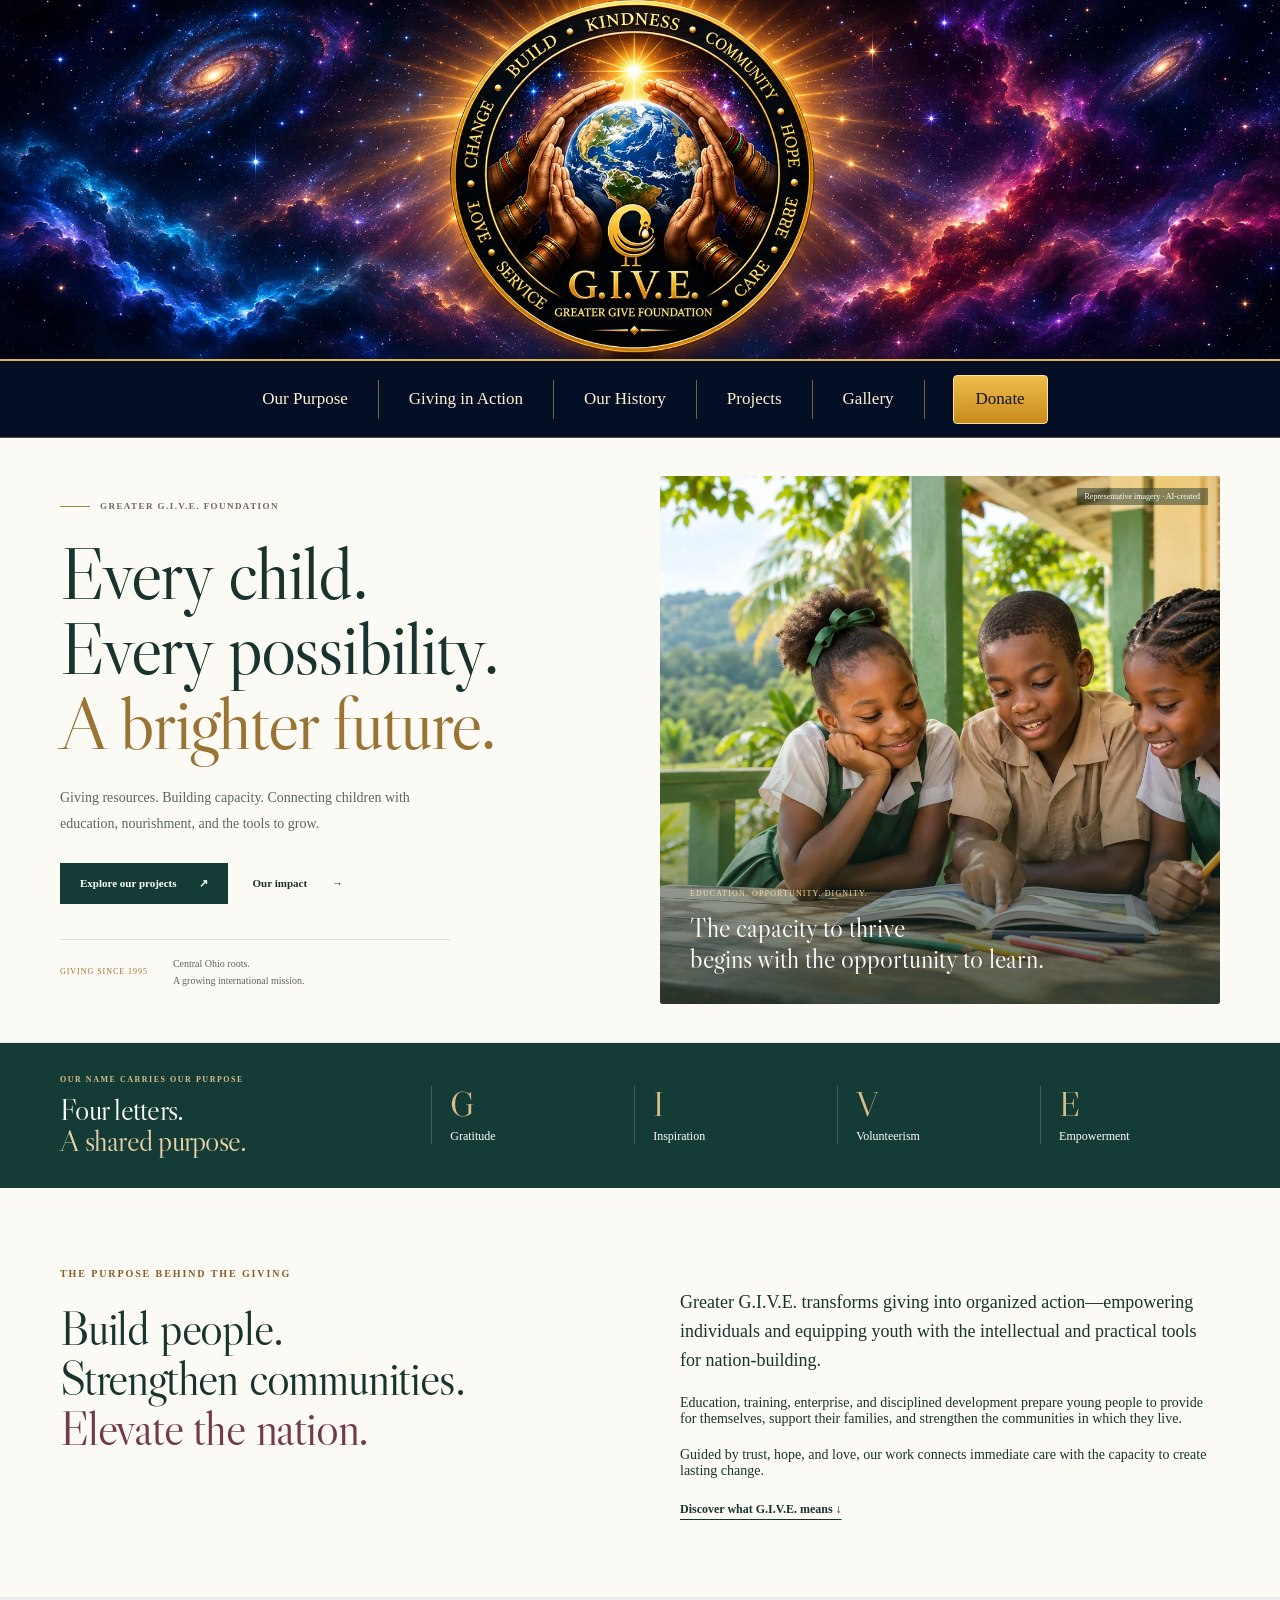
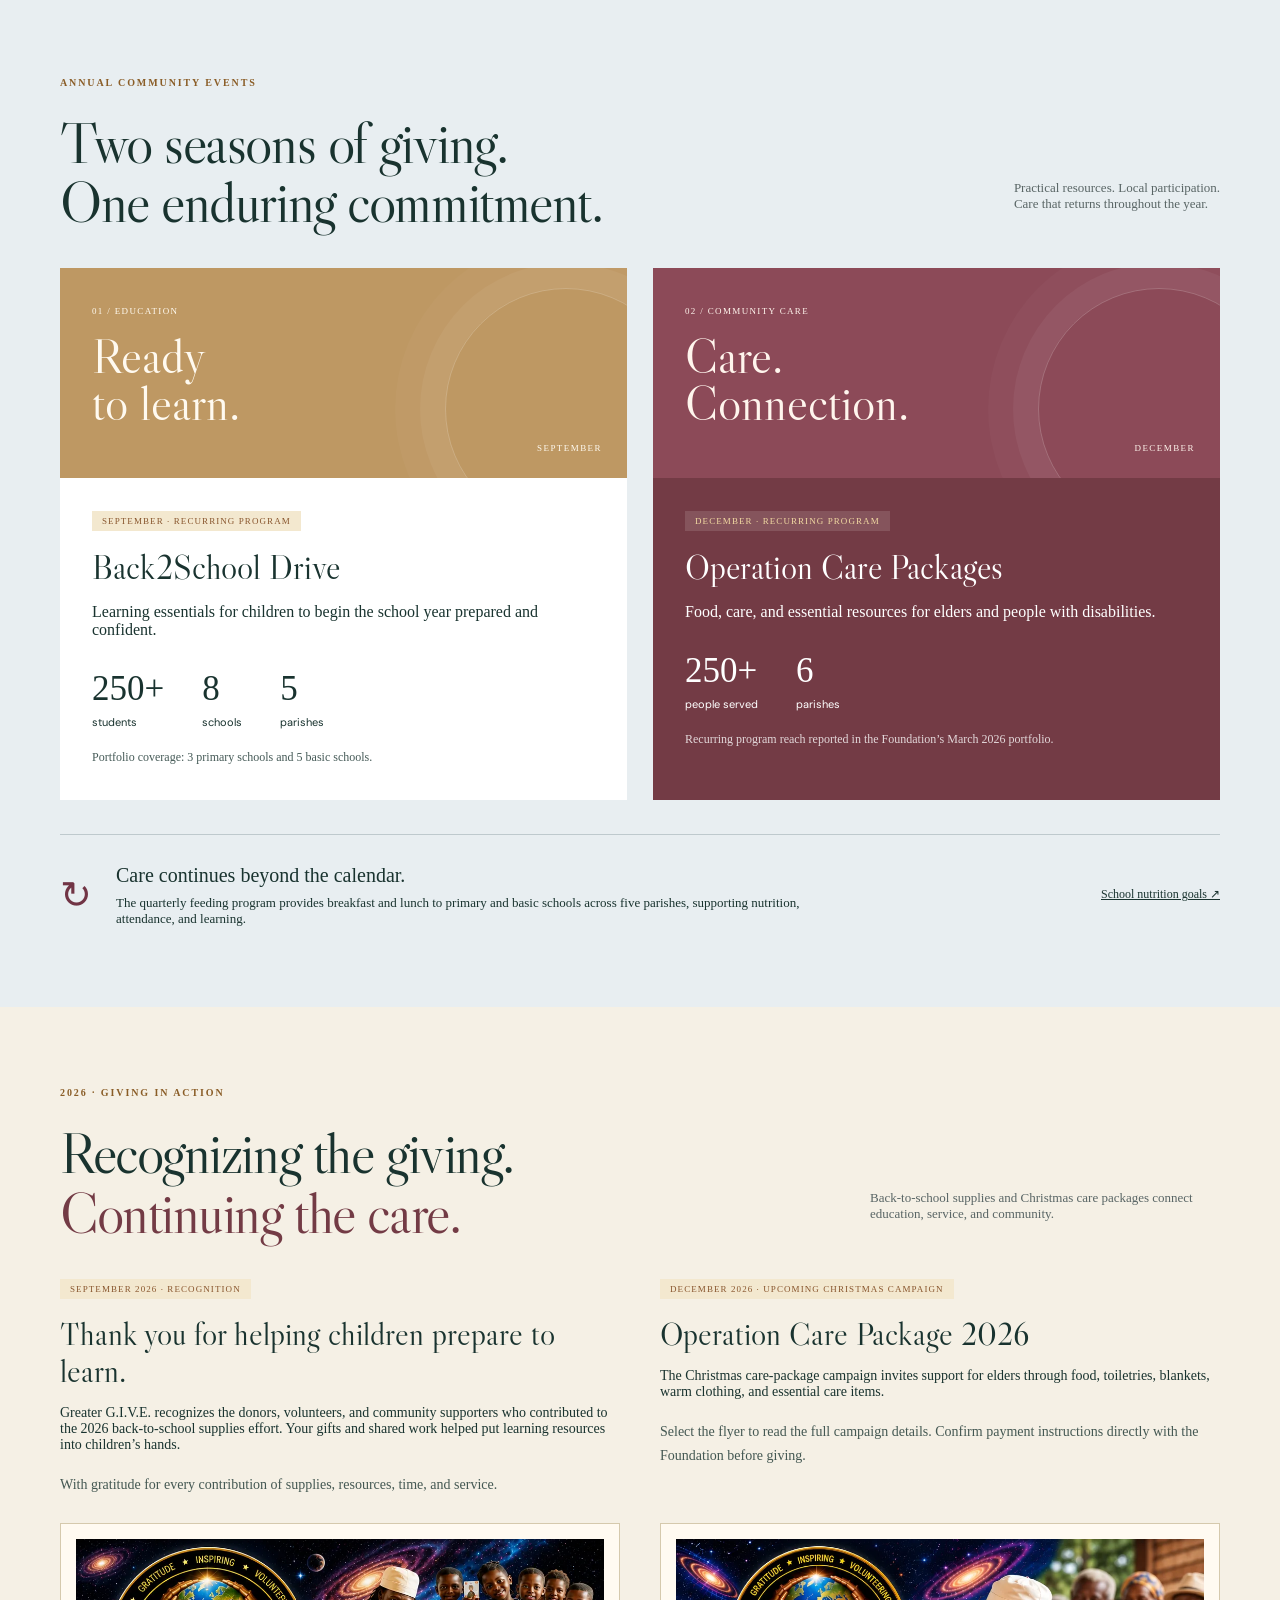
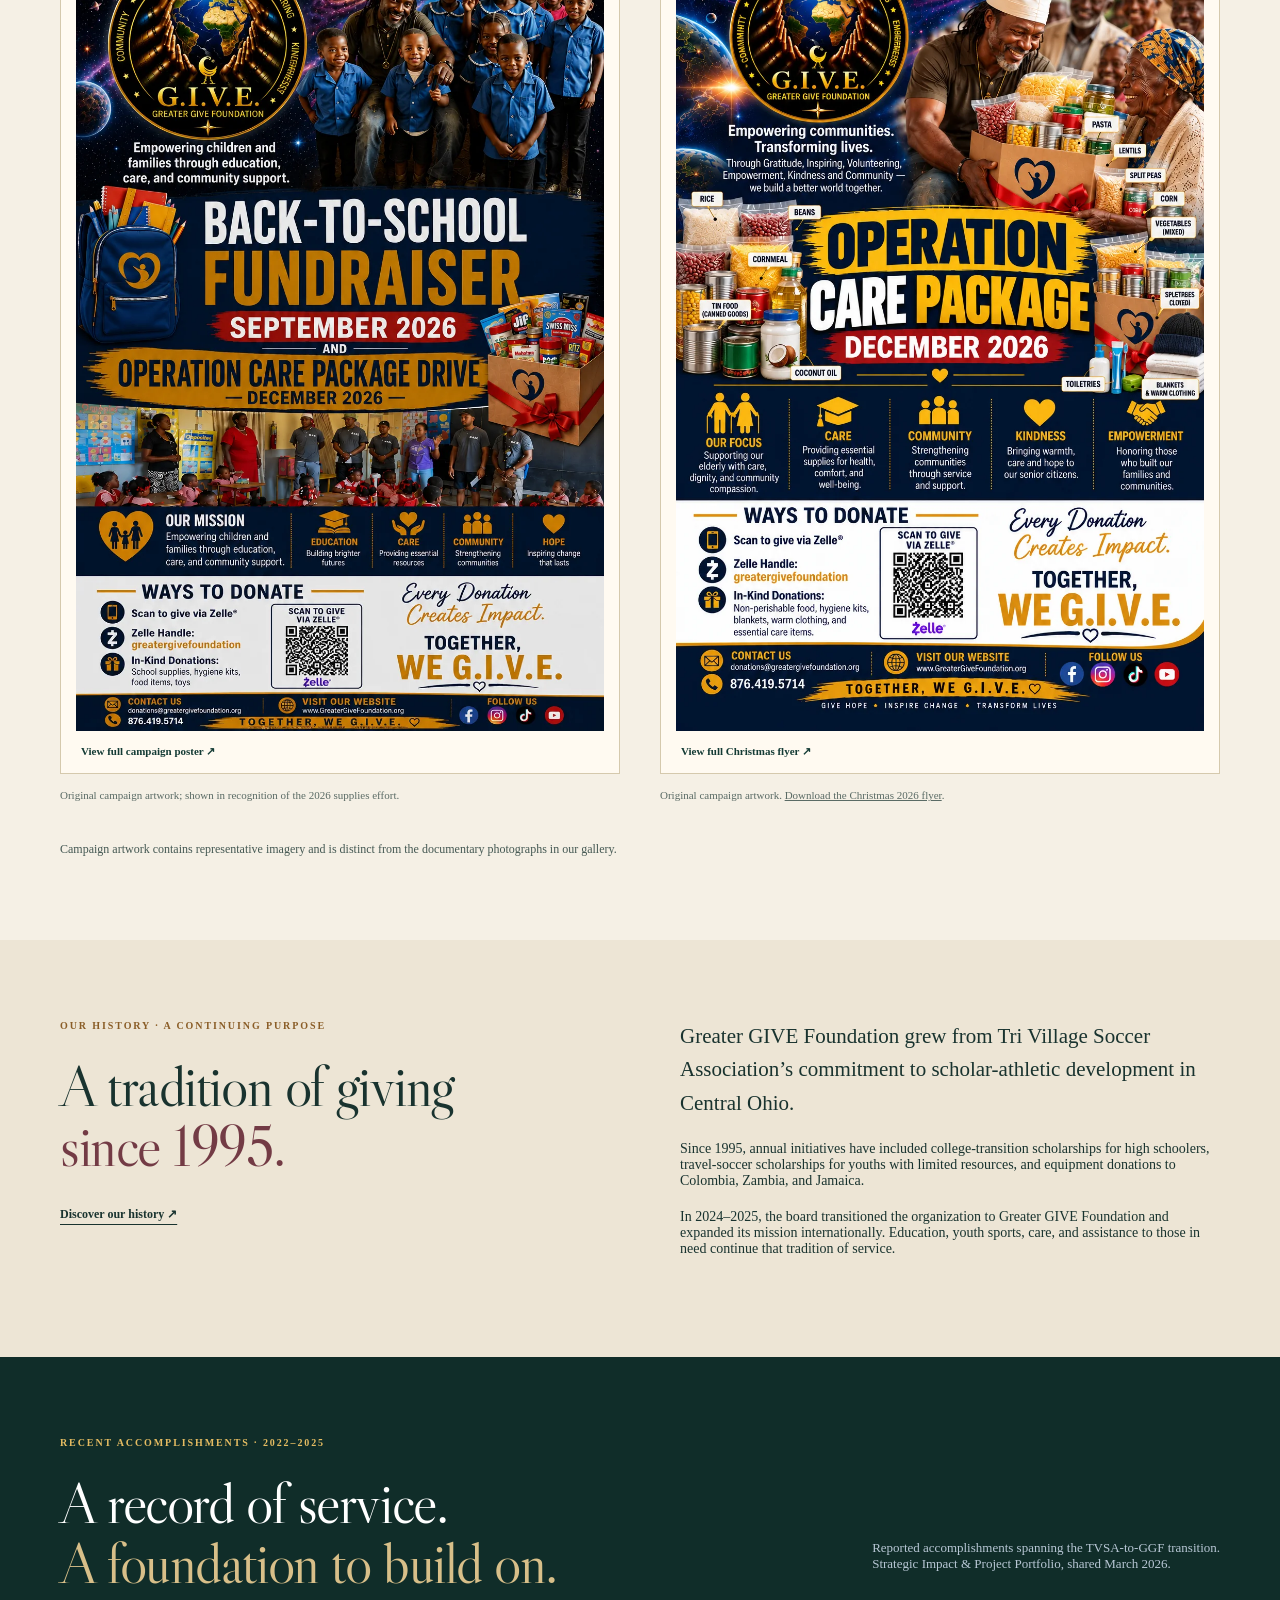
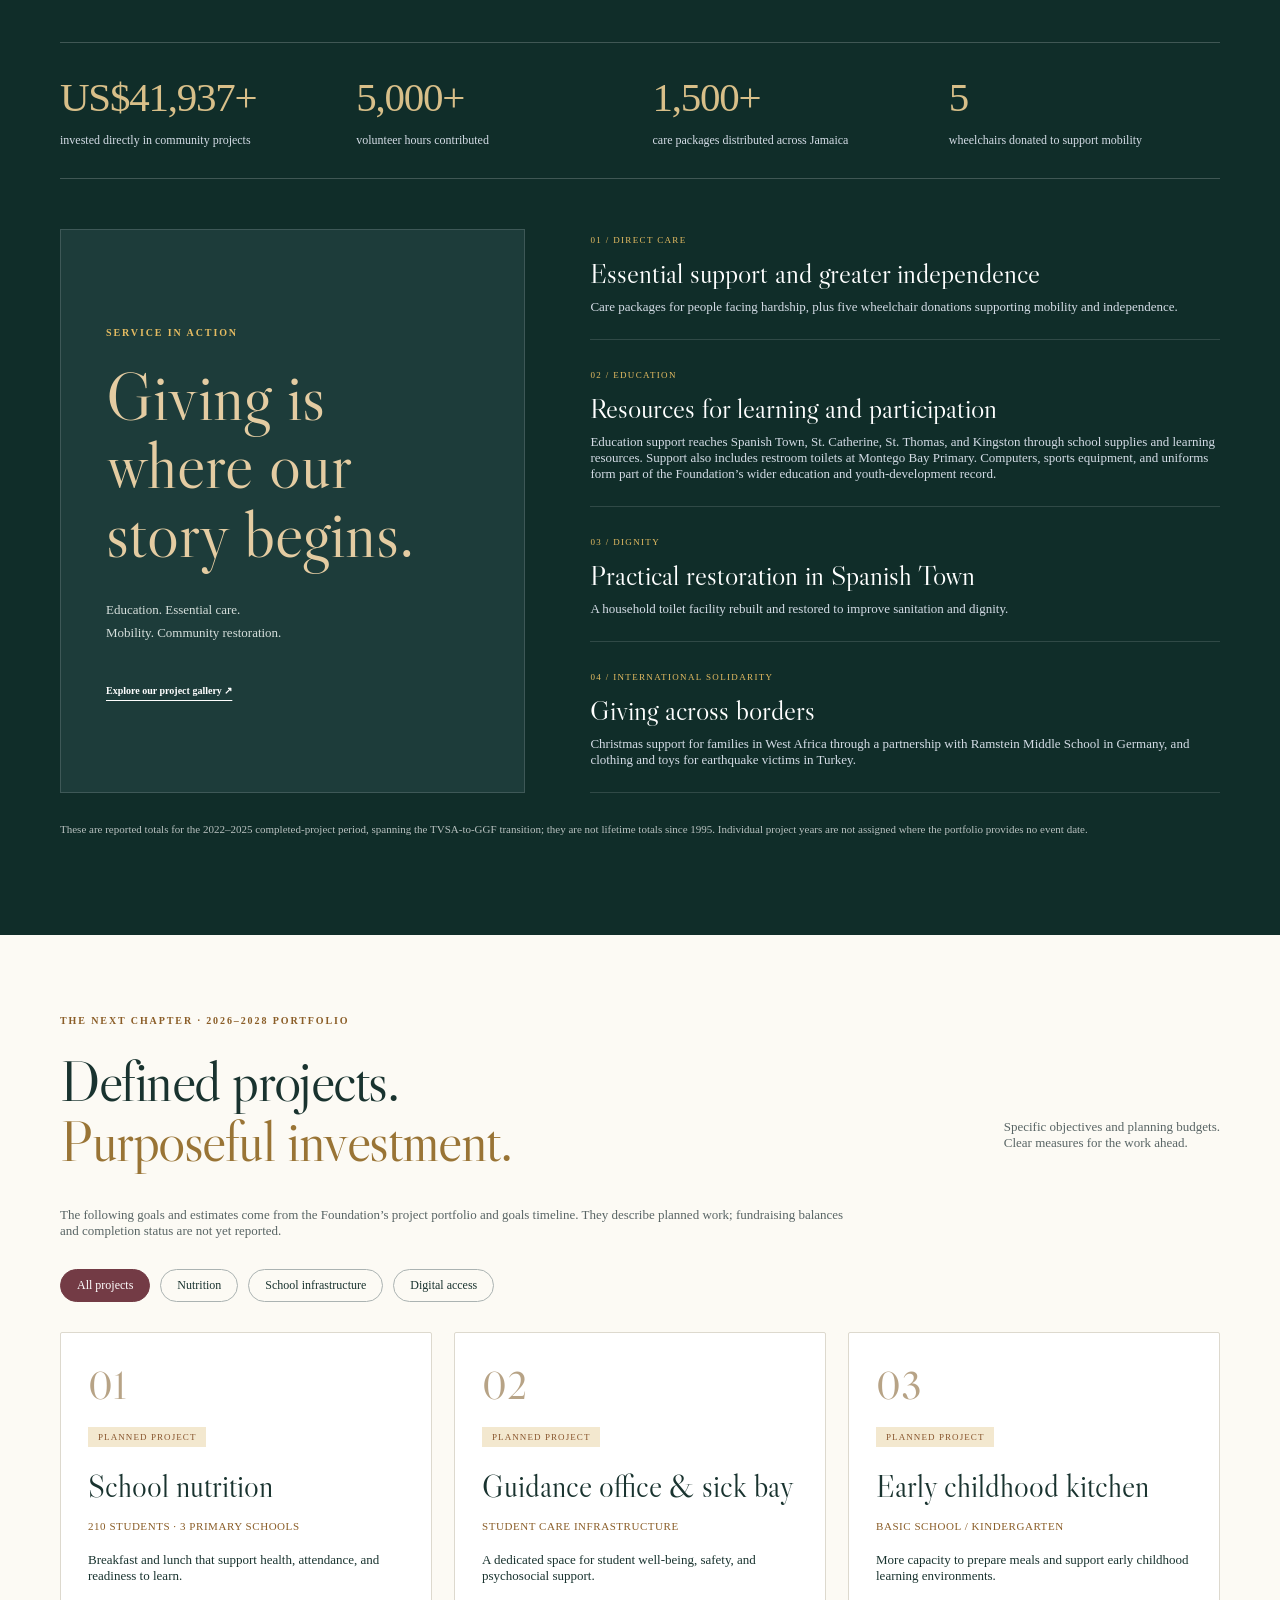
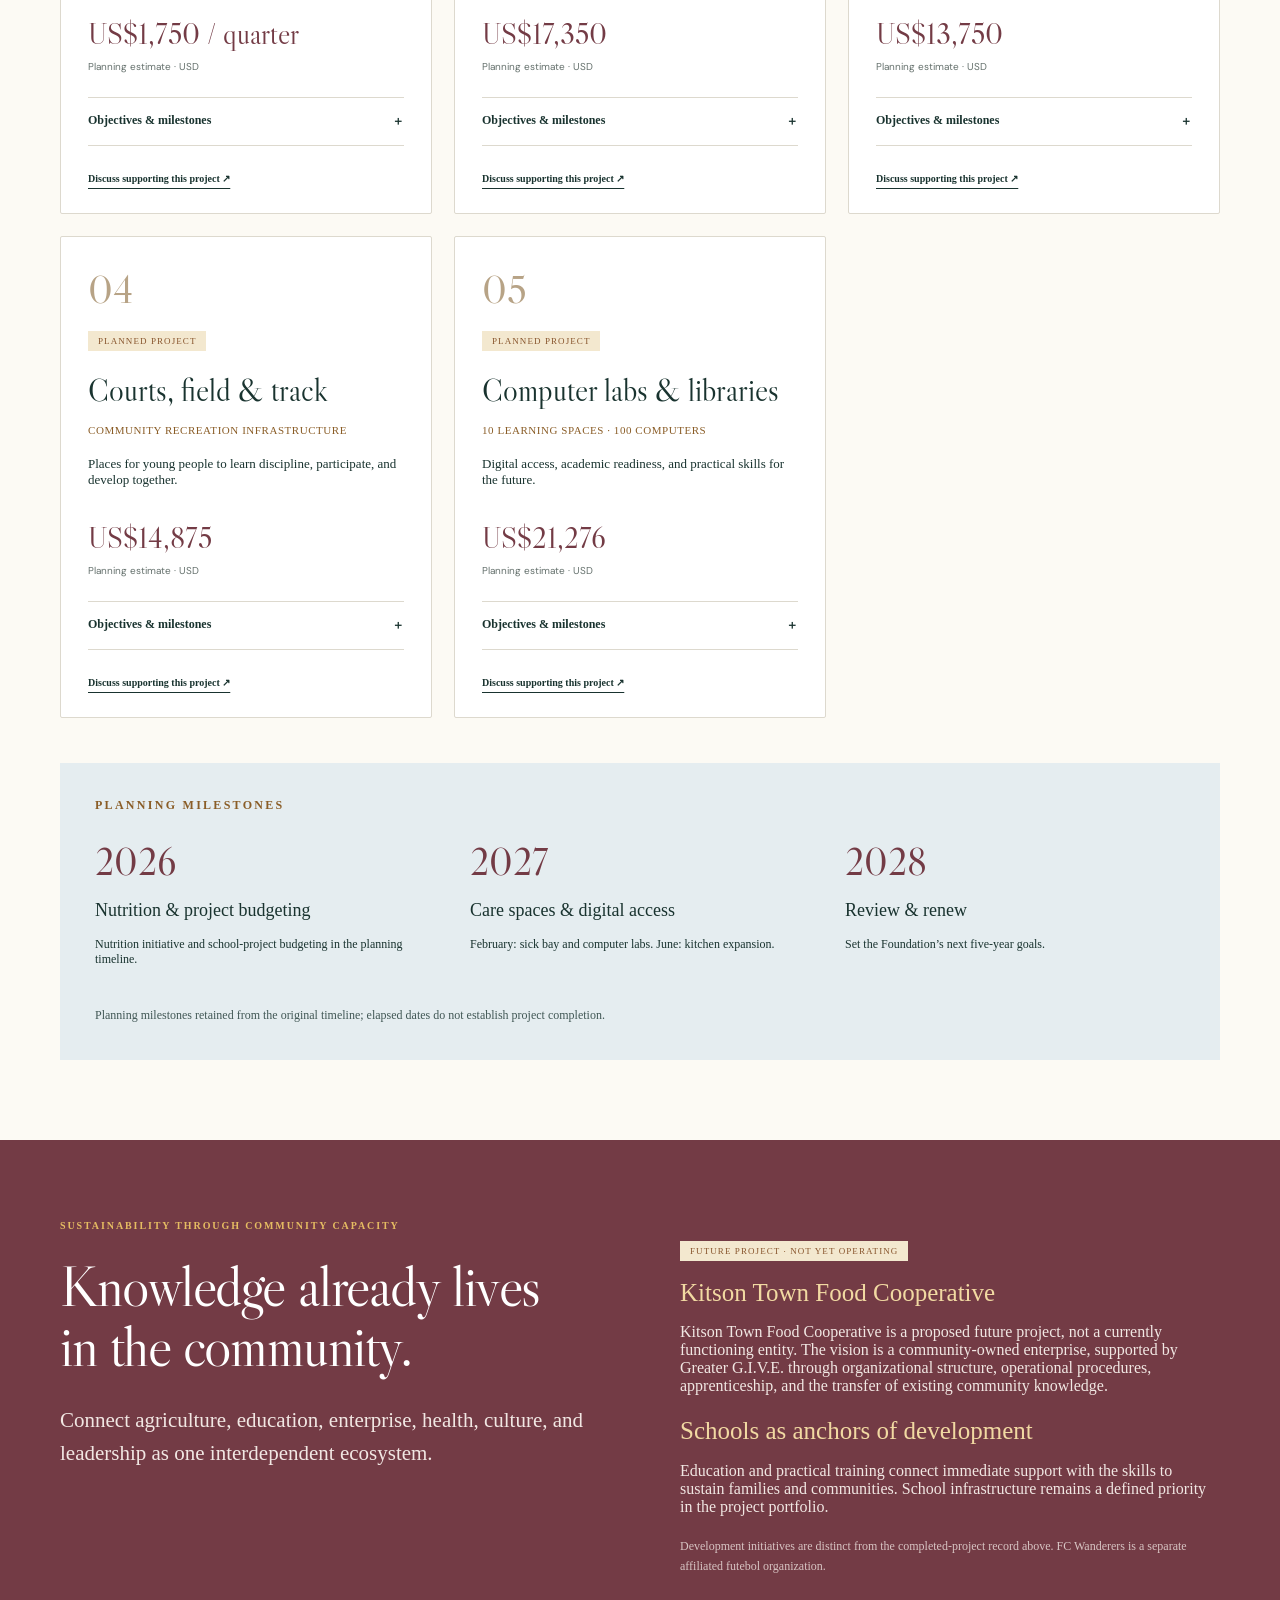
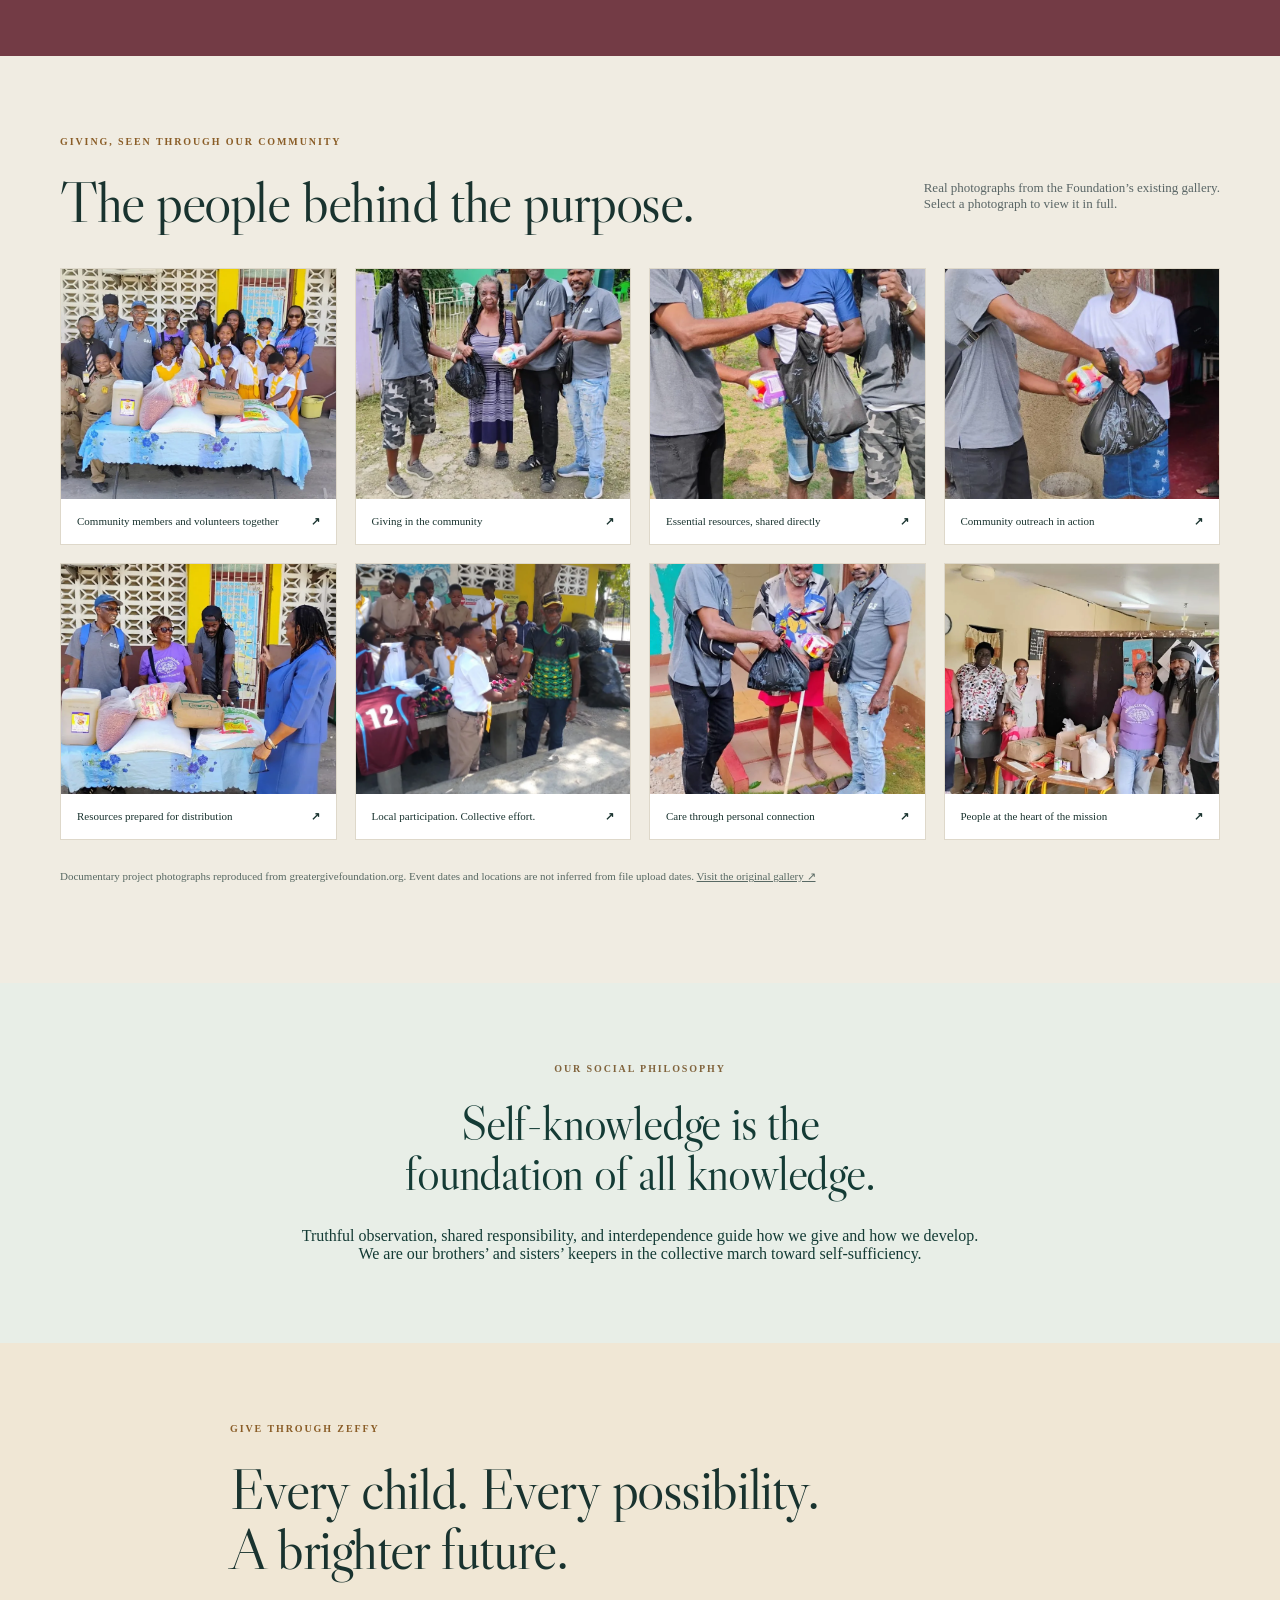
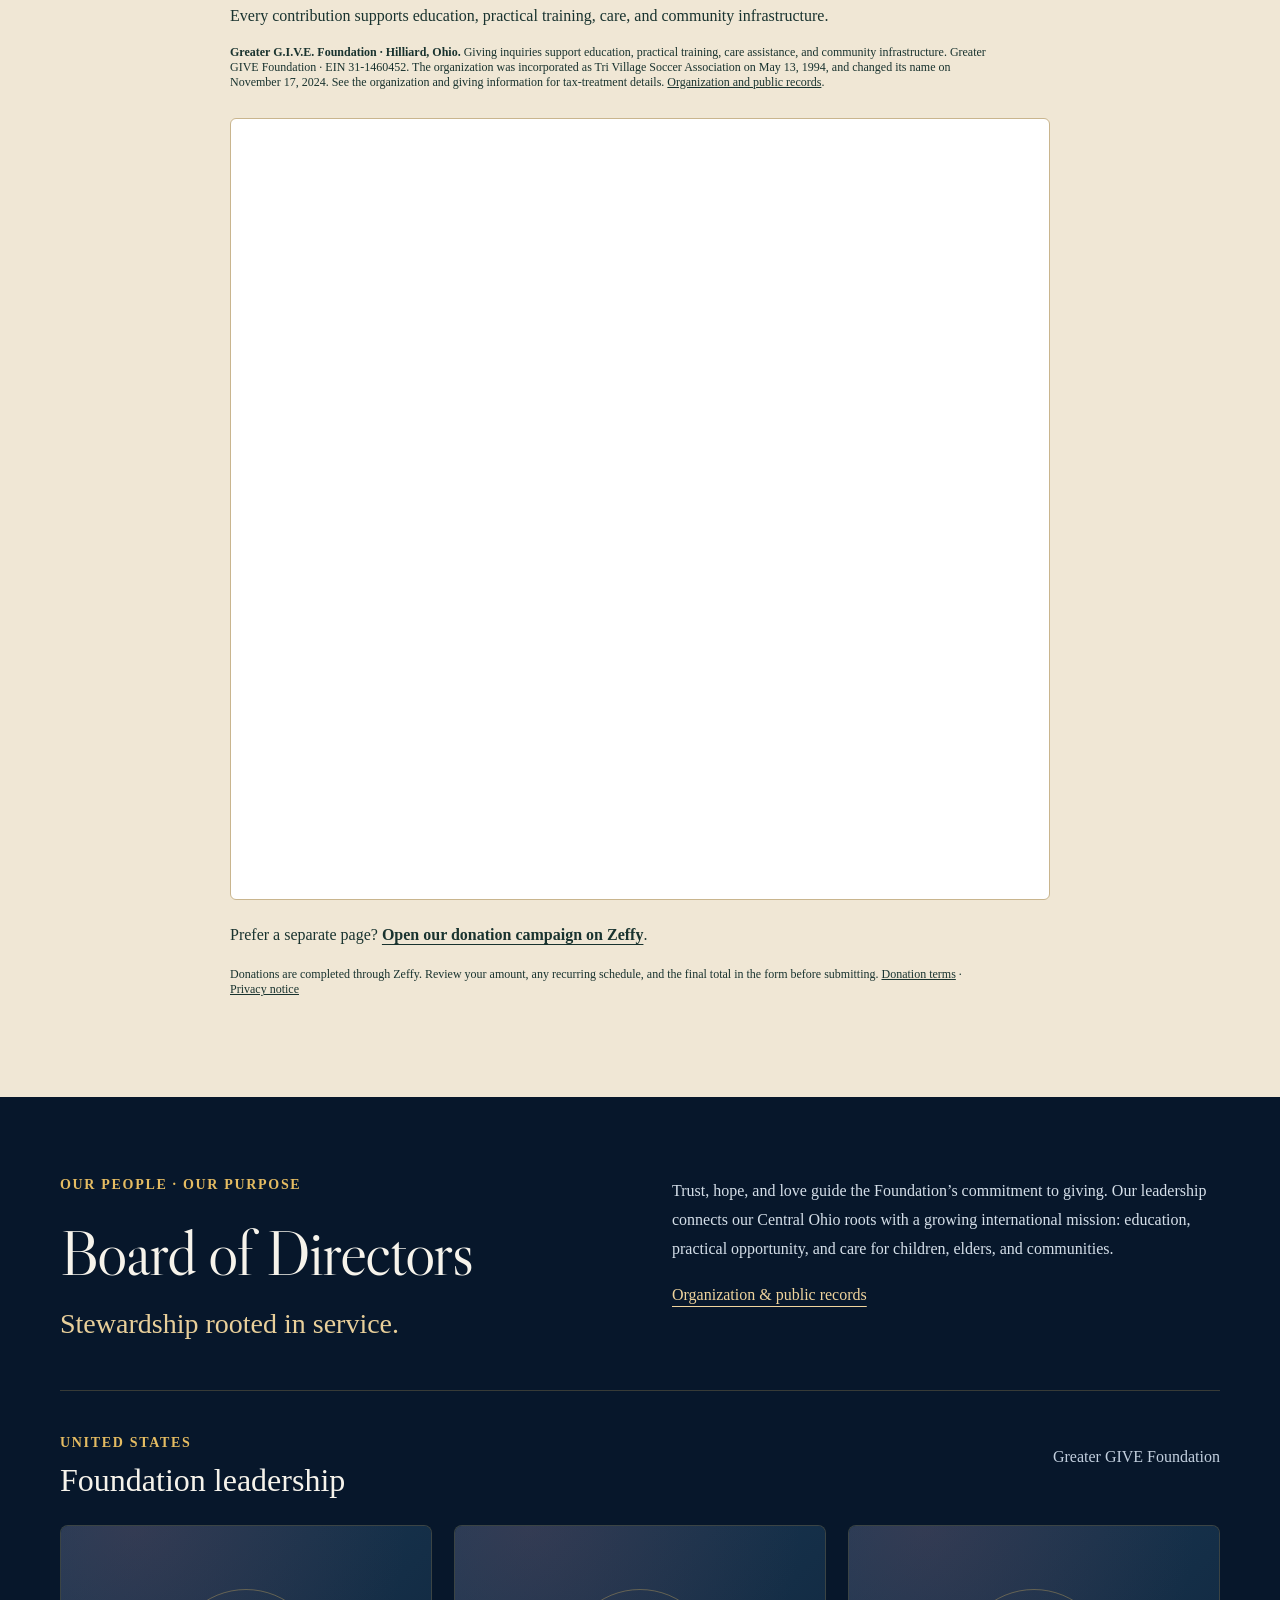
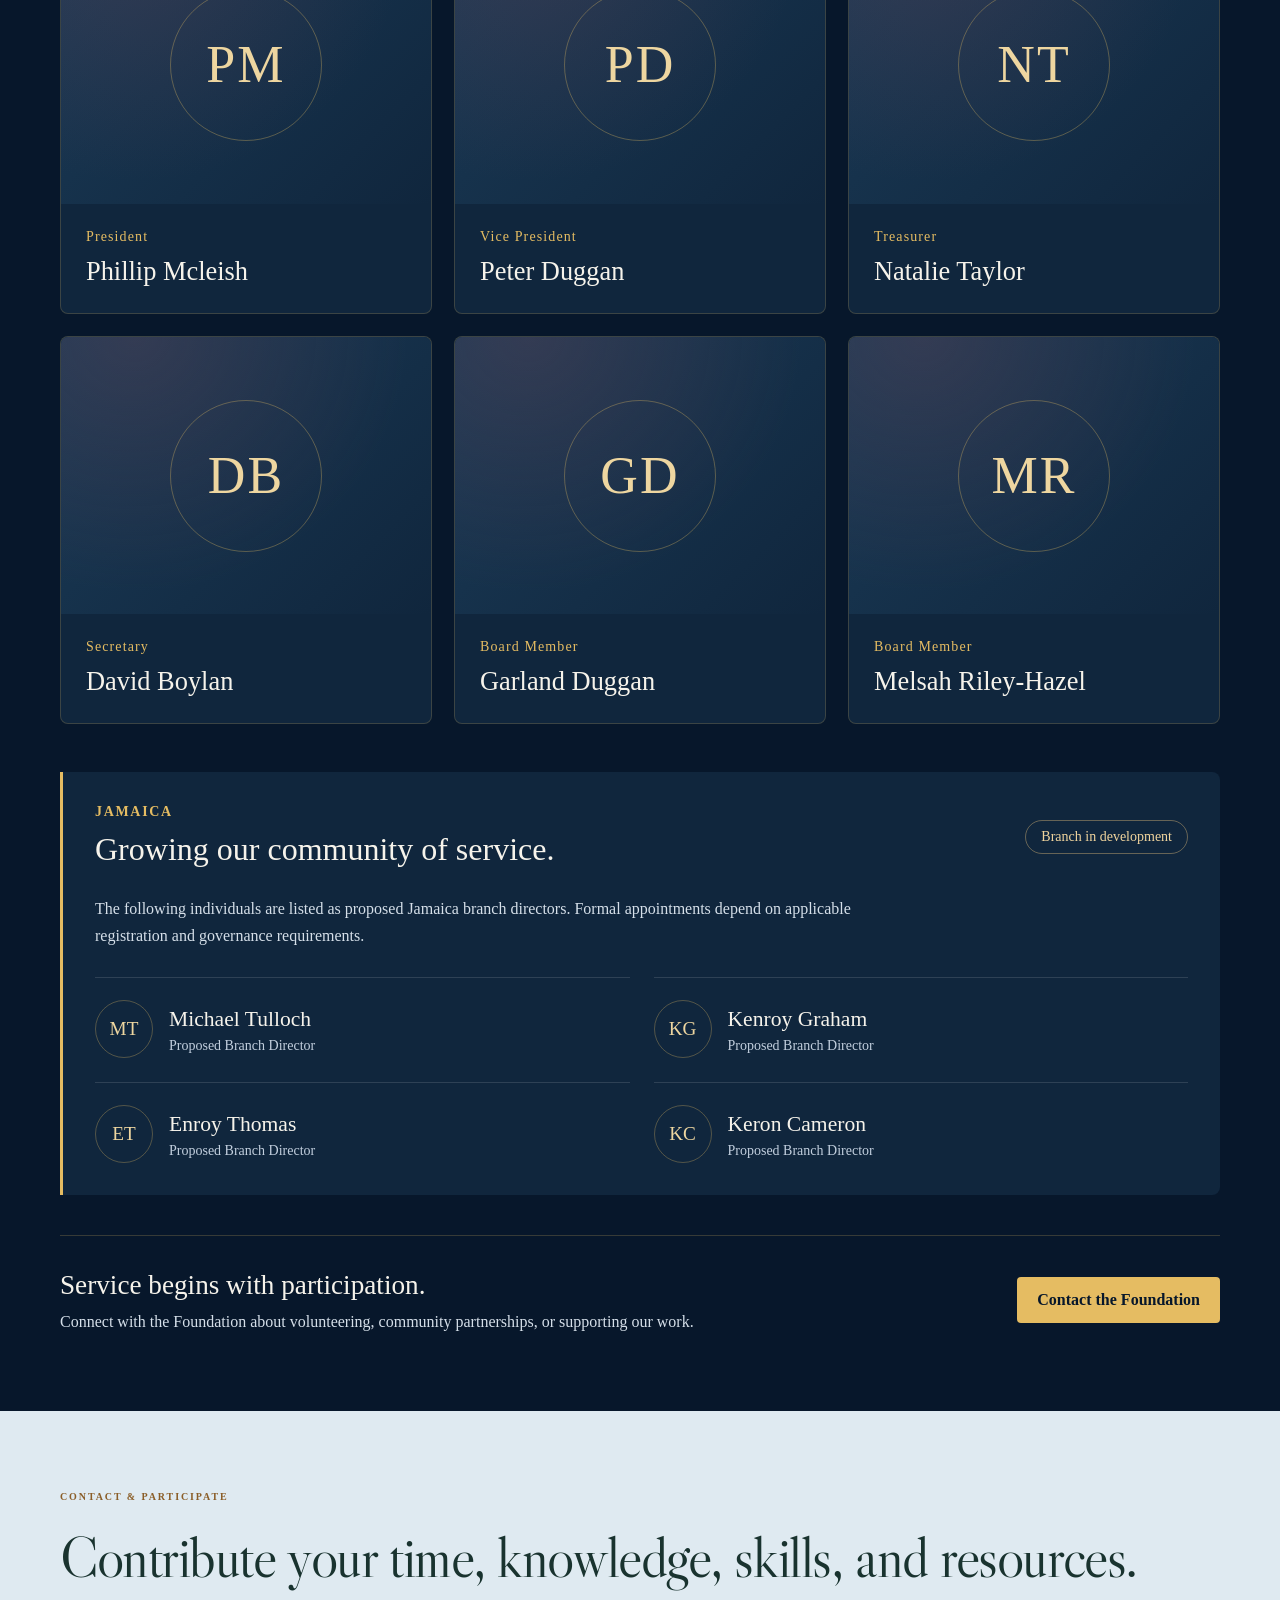
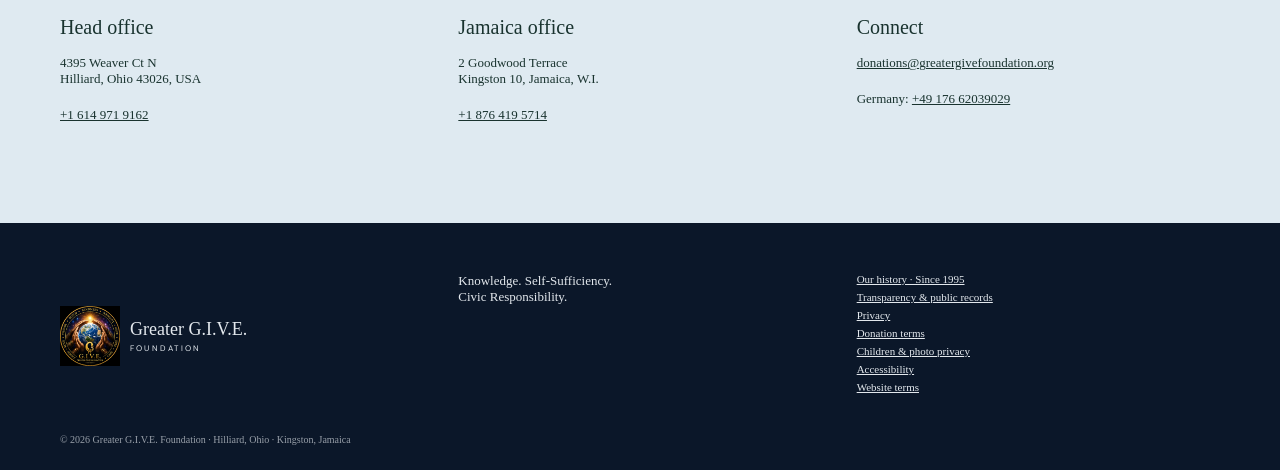
==== commit 2ebe4b5b: "Enhance Board of Directors with individual profiles and governance introduction" ====
--- a/index.html
+++ b/index.html
@@ -1,4 +1,4 @@
-<!doctype html><html lang="en"><head><meta charset="utf-8"><meta name="viewport" content="width=device-width,initial-scale=1"><meta name="description" content="Greater G.I.V.E. Foundation: a tradition of giving since 1995, from Tri Village Soccer Association to international community care, education, and development."><title>Greater G.I.V.E. Foundation | Giving that builds capacity</title><link rel="icon" href="assets/logo.webp"><link rel="stylesheet" href="assets/style.css"></head><body>
+<!doctype html><html lang="en"><head><meta charset="utf-8"><meta name="viewport" content="width=device-width,initial-scale=1"><meta name="description" content="Greater G.I.V.E. Foundation: a tradition of giving since 1995, from Tri Village Soccer Association to international community care, education, and development."><title>Greater G.I.V.E. Foundation | Giving that builds capacity</title><link rel="icon" href="assets/logo.webp"><link rel="stylesheet" href="assets/style.css"><link rel="stylesheet" href="assets/board.css"></head><body>
 <a class="skip" href="#mission">Skip to content</a>
 <header class="cosmic-header" id="site-masthead"><a class="cosmic-art" href="#top" aria-label="Greater GIVE Foundation home"><img src="assets/cosmic-masthead.webp" alt="Greater GIVE Foundation seal: hands embracing Earth, surrounded by a luminous universe of stars and blue and burgundy nebulae" fetchpriority="high"></a><div class="cosmic-nav"><div class="wrap cosmic-nav-inner"><a class="cosmic-name" href="#top">Greater G.I.V.E. Foundation</a><button id="menu" class="menu" aria-expanded="false" aria-controls="navigation">Menu ☰</button><nav id="navigation" aria-label="Main navigation"><a href="#mission">Our Purpose</a><a href="#events">Giving in Action</a><a href="our-history.html">Our History</a><a href="#projects">Projects</a><a href="#gallery">Gallery</a><a class="nav-give" href="#donate">Donate</a></nav></div></div></header>
 <main id="top"><section class="hero"><div class="wrap hero-layout"><div class="hero-editorial"><p class="eyebrow"><span class="gold-line"></span> Greater G.I.V.E. Foundation</p><h1>Every child.<br>Every possibility.<br><em>A brighter future.</em></h1><p class="hero-copy">Giving resources. Building capacity. Connecting children with education, nourishment, and the tools to grow.</p><div class="actions"><a class="btn" href="#projects">Explore our projects <span>↗</span></a><a class="hero-secondary" href="#history">Our impact <span>→</span></a></div><div class="hero-footnote"><span>GIVING SINCE 1995</span><p>Central Ohio roots.<br>A growing international mission.</p></div></div><figure class="hero-visual"><img src="assets/children-hero.webp" alt="Representative illustration of children learning together on a Caribbean school veranda" fetchpriority="high"><figcaption>Representative imagery · AI-created</figcaption><div class="image-note"><span>EDUCATION. OPPORTUNITY. DIGNITY.</span><p>The capacity to thrive<br>begins with the opportunity to learn.</p></div></figure></div></section>
@@ -16,4 +16,4 @@
 <div class="zeffy-fallback-frame"><iframe title="Donation form powered by Zeffy" data-zeffy-embed-src="https://www.zeffy.com/embed/donation-form/every-child-every-possibility-a-brighter-future" allowpaymentrequest allowTransparency="true"></iframe></div>
 </div>
 <script src="https://www.zeffy.com/embed/v2/zeffy-embed.js" onerror="document.querySelectorAll('[data-zeffy-embed-fallback]').forEach(function(el){el.style.display='block';el.querySelectorAll('iframe[data-zeffy-embed-src]').forEach(function(f){f.src=f.getAttribute('data-zeffy-embed-src');});});"></script>
-</div><p class="zeffy-help">Prefer a separate page? <a href="https://www.zeffy.com/en-US/donation-form/every-child-every-possibility-a-brighter-future" target="_blank" rel="noopener">Open our donation campaign on Zeffy</a>.</p><p class="note">Donations are completed through Zeffy. Review your amount, any recurring schedule, and the final total in the form before submitting. <a href="transparency.html#giving">Donation terms</a> · <a href="transparency.html#privacy">Privacy notice</a></p></div></section><section class="section " id="leadership"><div class="wrap"><div class="eyebrow">Governance</div><h2>Stewardship across two countries.</h2><div class="prose"><p>USA Board of Directors: President Phillip Mcleish; Vice President Peter Duggan; Treasurer Natalie Taylor; Secretary David Boylan; Members Garland Duggan and Melsah Riley-Hazel.</p><p>Jamaica Branch Directors (proposed): Michael Tulloch, Kenroy Graham, Enroy Thomas, Keron Cameron.</p><p>The Jamaica branch is in development. Formal appointments depend on applicable registration and governance requirements.</p></div></div></section><section class="section alt" id="contact"><div class="wrap"><div class="eyebrow">Contact & participate</div><h2>Contribute your time, knowledge, skills, and resources.</h2><div class="contact-grid"><div><h3>Head office</h3><p>4395 Weaver Ct N<br>Hilliard, Ohio 43026, USA</p><p><a href="tel:+16149719162">+1 614 971 9162</a></p></div><div><h3>Jamaica office</h3><p>2 Goodwood Terrace<br>Kingston 10, Jamaica, W.I.</p><p><a href="tel:+18764195714">+1 876 419 5714</a></p></div><div><h3>Connect</h3><p><a href="mailto:donations@greatergivefoundation.org">donations@greatergivefoundation.org</a></p><p>Germany: <a href="tel:+4917662039029">+49 176 62039029</a></p></div></div></div></section></main><footer><div class="wrap footer-grid"><a class="brand" href="#top"><img src="assets/logo.webp" alt="Greater GIVE Foundation seal"><span>Greater <b>G.I.V.E.</b><small>FOUNDATION</small></span></a><p>Knowledge. Self-Sufficiency.<br>Civic Responsibility.</p><div><a href="our-history.html">Our history · Since 1995</a><a href="transparency.html#status">Transparency &amp; public records</a><a href="transparency.html#privacy">Privacy</a><a href="transparency.html#giving">Donation terms</a><a href="transparency.html#children">Children &amp; photo privacy</a><a href="transparency.html#access">Accessibility</a><a href="transparency.html#terms">Website terms</a></div></div><div class="wrap copyright">© 2026 Greater G.I.V.E. Foundation · Hilliard, Ohio · Kingston, Jamaica</div></footer><dialog id="photo-dialog"><button id="close-photo" aria-label="Close photograph">Close ×</button><img id="expanded-photo" alt=""><p id="photo-caption"></p></dialog><script src="assets/app.js" defer></script></body></html>+</div><p class="zeffy-help">Prefer a separate page? <a href="https://www.zeffy.com/en-US/donation-form/every-child-every-possibility-a-brighter-future" target="_blank" rel="noopener">Open our donation campaign on Zeffy</a>.</p><p class="note">Donations are completed through Zeffy. Review your amount, any recurring schedule, and the final total in the form before submitting. <a href="transparency.html#giving">Donation terms</a> · <a href="transparency.html#privacy">Privacy notice</a></p></div></section><section class="section board-section" id="leadership" aria-labelledby="board-title"><div class="wrap"><div class="board-intro"><div><p class="eyebrow">Our people · Our purpose</p><h2 id="board-title">Board of Directors</h2><p class="board-deck">Stewardship rooted in service.</p></div><div class="board-intro-copy"><p>Trust, hope, and love guide the Foundation’s commitment to giving. Our leadership connects our Central Ohio roots with a growing international mission: education, practical opportunity, and care for children, elders, and communities.</p><a class="board-records" href="transparency.html#status">Organization &amp; public records</a></div></div><div class="board-group"><div class="board-group-heading"><div><p class="eyebrow">United States</p><h3>Foundation leadership</h3></div><p>Greater GIVE Foundation</p></div><div class="director-grid"><article class="director-card"><div class="director-portrait" aria-hidden="true"><span>PM</span></div><div class="director-copy"><p class="director-role">President</p><h4>Phillip Mcleish</h4></div></article><article class="director-card"><div class="director-portrait" aria-hidden="true"><span>PD</span></div><div class="director-copy"><p class="director-role">Vice President</p><h4>Peter Duggan</h4></div></article><article class="director-card"><div class="director-portrait" aria-hidden="true"><span>NT</span></div><div class="director-copy"><p class="director-role">Treasurer</p><h4>Natalie Taylor</h4></div></article><article class="director-card"><div class="director-portrait" aria-hidden="true"><span>DB</span></div><div class="director-copy"><p class="director-role">Secretary</p><h4>David Boylan</h4></div></article><article class="director-card"><div class="director-portrait" aria-hidden="true"><span>GD</span></div><div class="director-copy"><p class="director-role">Board Member</p><h4>Garland Duggan</h4></div></article><article class="director-card"><div class="director-portrait" aria-hidden="true"><span>MR</span></div><div class="director-copy"><p class="director-role">Board Member</p><h4>Melsah Riley-Hazel</h4></div></article></div></div><div class="board-jamaica"><div class="board-group-heading"><div><p class="eyebrow">Jamaica</p><h3>Growing our community of service.</h3></div><span class="board-status">Branch in development</span></div><p class="board-branch-note">The following individuals are listed as proposed Jamaica branch directors. Formal appointments depend on applicable registration and governance requirements.</p><div class="branch-grid"><article class="branch-director"><span class="branch-initials" aria-hidden="true">MT</span><div><h4>Michael Tulloch</h4><p>Proposed Branch Director</p></div></article><article class="branch-director"><span class="branch-initials" aria-hidden="true">KG</span><div><h4>Kenroy Graham</h4><p>Proposed Branch Director</p></div></article><article class="branch-director"><span class="branch-initials" aria-hidden="true">ET</span><div><h4>Enroy Thomas</h4><p>Proposed Branch Director</p></div></article><article class="branch-director"><span class="branch-initials" aria-hidden="true">KC</span><div><h4>Keron Cameron</h4><p>Proposed Branch Director</p></div></article></div></div><div class="board-invitation"><div><h3>Service begins with participation.</h3><p>Connect with the Foundation about volunteering, community partnerships, or supporting our work.</p></div><a href="mailto:donations@greatergivefoundation.org">Contact the Foundation</a></div></div></section><section class="section alt" id="contact"><div class="wrap"><div class="eyebrow">Contact & participate</div><h2>Contribute your time, knowledge, skills, and resources.</h2><div class="contact-grid"><div><h3>Head office</h3><p>4395 Weaver Ct N<br>Hilliard, Ohio 43026, USA</p><p><a href="tel:+16149719162">+1 614 971 9162</a></p></div><div><h3>Jamaica office</h3><p>2 Goodwood Terrace<br>Kingston 10, Jamaica, W.I.</p><p><a href="tel:+18764195714">+1 876 419 5714</a></p></div><div><h3>Connect</h3><p><a href="mailto:donations@greatergivefoundation.org">donations@greatergivefoundation.org</a></p><p>Germany: <a href="tel:+4917662039029">+49 176 62039029</a></p></div></div></div></section></main><footer><div class="wrap footer-grid"><a class="brand" href="#top"><img src="assets/logo.webp" alt="Greater GIVE Foundation seal"><span>Greater <b>G.I.V.E.</b><small>FOUNDATION</small></span></a><p>Knowledge. Self-Sufficiency.<br>Civic Responsibility.</p><div><a href="our-history.html">Our history · Since 1995</a><a href="transparency.html#status">Transparency &amp; public records</a><a href="transparency.html#privacy">Privacy</a><a href="transparency.html#giving">Donation terms</a><a href="transparency.html#children">Children &amp; photo privacy</a><a href="transparency.html#access">Accessibility</a><a href="transparency.html#terms">Website terms</a></div></div><div class="wrap copyright">© 2026 Greater G.I.V.E. Foundation · Hilliard, Ohio · Kingston, Jamaica</div></footer><dialog id="photo-dialog"><button id="close-photo" aria-label="Close photograph">Close ×</button><img id="expanded-photo" alt=""><p id="photo-caption"></p></dialog><script src="assets/app.js" defer></script></body></html>
--- a/assets/board.css
+++ b/assets/board.css
@@ -0,0 +1,37 @@
+/* Foundation leadership: portrait-ready profiles and distinct branch status. */
+.board-section{background:#07172b;color:#f6f3eb}
+.board-intro{display:grid;grid-template-columns:1fr 1fr;gap:64px;align-items:start;padding-bottom:48px;border-bottom:1px solid #e5bc6238}
+.board-section .eyebrow{font-size:.875rem;color:#e5bc62;letter-spacing:.12em}
+.board-intro h2{font-size:clamp(2.5rem,5vw,4rem);line-height:1.08;margin:0 0 18px}
+.board-deck{font:1.75rem/1.3 Georgia,serif;color:#e8cf9a;margin:0}
+.board-intro-copy p{font-size:1rem;line-height:1.8;margin:0 0 22px;color:#d5dfe9}
+.board-records{font-size:1rem;text-underline-offset:6px;color:#f0d49d}
+.board-group{margin-top:44px}
+.board-group-heading{display:flex;justify-content:space-between;gap:24px;align-items:center;margin-bottom:26px}
+.board-group-heading h3{font:2rem/1.2 Georgia,serif;margin:0}
+.board-group-heading .eyebrow{margin-bottom:10px}
+.board-group-heading>p{font-size:1rem;color:#c2cfde}
+.director-grid{display:grid;grid-template-columns:repeat(3,minmax(0,1fr));gap:22px}
+.director-card{min-width:0;background:#10263d;border:1px solid #e5bc6233;overflow:hidden;border-radius:8px}
+.director-portrait{aspect-ratio:4/3;display:grid;place-items:center;background:radial-gradient(ellipse at 20% 0%,#69435455,transparent 65%),linear-gradient(135deg,#1a3a56,#10263d);position:relative;overflow:hidden}
+.director-portrait:before{content:'';width:150px;height:150px;border:1px solid #e5bc6255;border-radius:50%;position:absolute}
+.director-portrait span{font:3.25rem/1 Georgia,serif;color:#eed6a0;letter-spacing:.04em}
+.director-portrait img{width:100%;height:100%;object-fit:cover;position:absolute;inset:0}
+.director-copy{padding:25px}
+.director-role{font-size:.875rem;letter-spacing:.08em;color:#e5bc62;margin:0 0 10px}
+.director-copy h4{font:1.65rem/1.25 Georgia,serif;margin:0;overflow-wrap:anywhere}
+.director-bio{font-size:1rem;line-height:1.7;color:#d5dfe9;margin:18px 0 0}
+.board-jamaica{margin-top:48px;background:#10263d;border-left:3px solid #e5bc62;padding:32px;border-radius:0 8px 8px 0}
+.board-status{display:inline-block;border:1px solid #d6b57870;border-radius:30px;padding:8px 15px;font-size:.875rem;color:#f0d49d;flex-shrink:0}
+.board-branch-note{font-size:1rem;color:#d5dfe9;max-width:780px;line-height:1.7}
+.branch-grid{display:grid;grid-template-columns:repeat(2,minmax(0,1fr));gap:24px;margin-top:28px}
+.branch-director{display:flex;align-items:center;gap:16px;min-width:0;border-top:1px solid #ffffff20;padding-top:22px}
+.branch-initials{width:58px;height:58px;flex:0 0 58px;display:grid;place-items:center;border:1px solid #e5bc6250;border-radius:50%;color:#eed6a0;font:1.2rem Georgia,serif}
+.branch-director h4{font:1.35rem/1.3 Georgia,serif;margin:0 0 5px;overflow-wrap:anywhere}
+.branch-director p{font-size:.875rem;color:#c2cfde;margin:0}
+.board-invitation{display:flex;align-items:center;justify-content:space-between;gap:30px;margin-top:40px;padding-top:32px;border-top:1px solid #e5bc6238}
+.board-invitation h3{font:1.7rem/1.3 Georgia,serif;margin:0 0 10px}
+.board-invitation p{font-size:1rem;max-width:650px;color:#d5dfe9;margin:0}
+.board-invitation>a{display:inline-block;flex-shrink:0;padding:14px 20px;background:#e5bc62;color:#07172b;border-radius:4px;font-size:1rem;font-weight:700;text-decoration:none;text-align:center}
+@media(max-width:900px){.board-intro{gap:32px}.director-grid{grid-template-columns:repeat(2,minmax(0,1fr))}.board-invitation{align-items:flex-start;flex-direction:column}}
+@media(max-width:600px){.board-intro{grid-template-columns:1fr;gap:26px;padding-bottom:32px}.board-group-heading{align-items:flex-start;flex-direction:column;gap:12px}.board-group-heading>p{margin:0}.director-grid,.branch-grid{grid-template-columns:1fr}.director-portrait{aspect-ratio:16/9}.board-jamaica{padding:24px}.board-group-heading h3{font-size:1.75rem}.director-copy{padding:22px}.board-invitation>a{width:100%}}
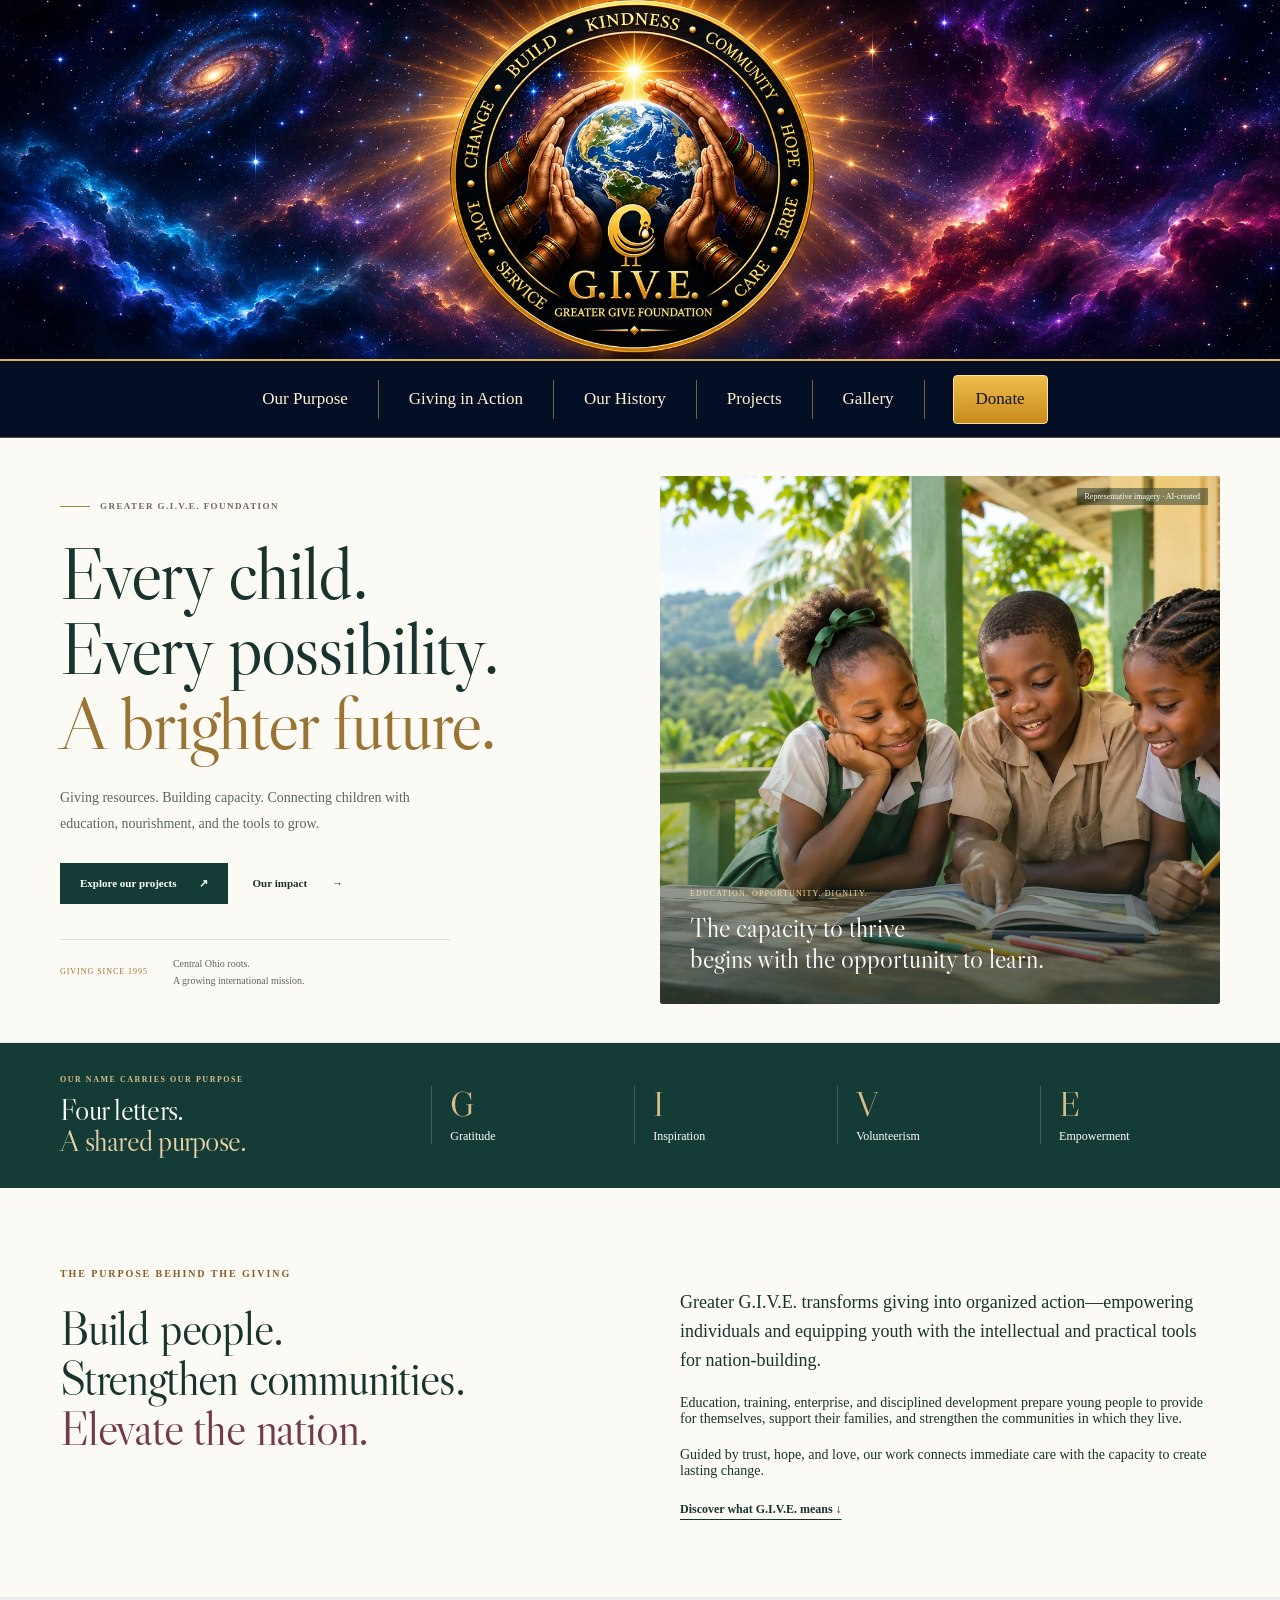
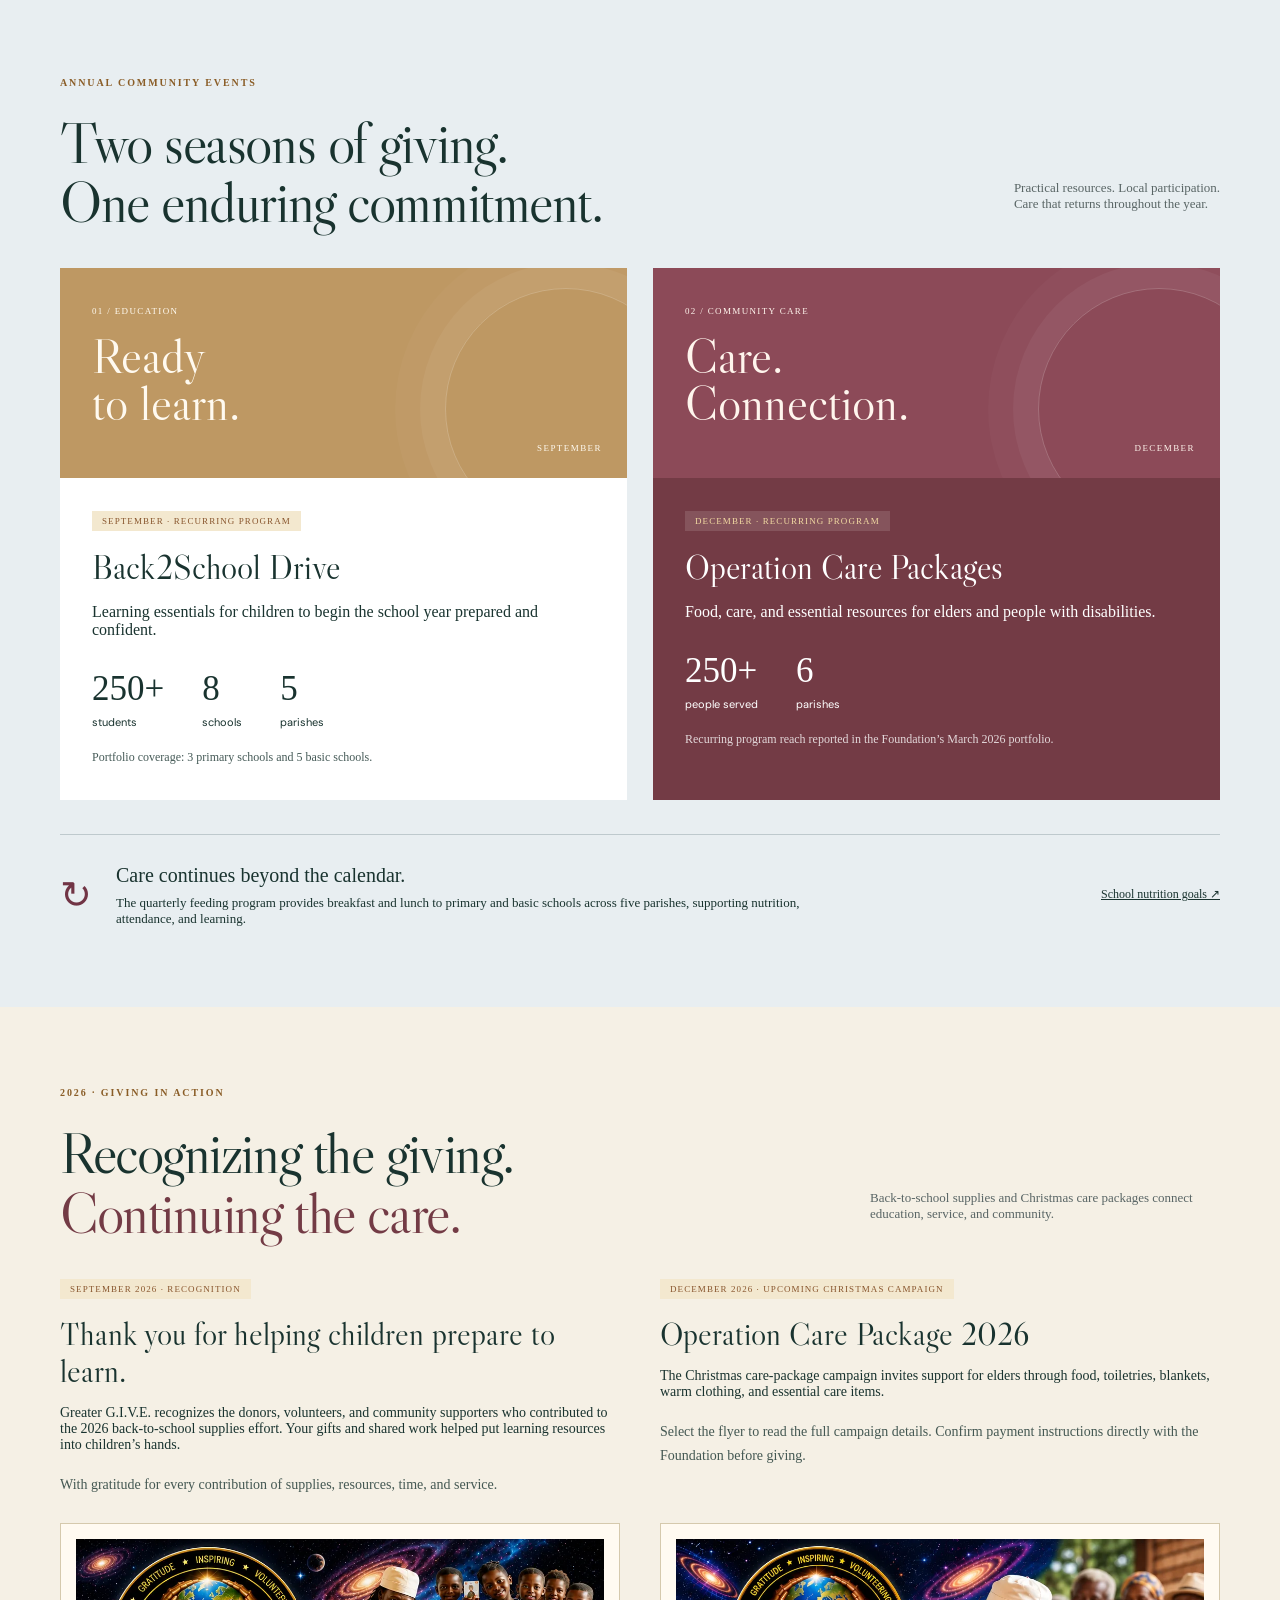
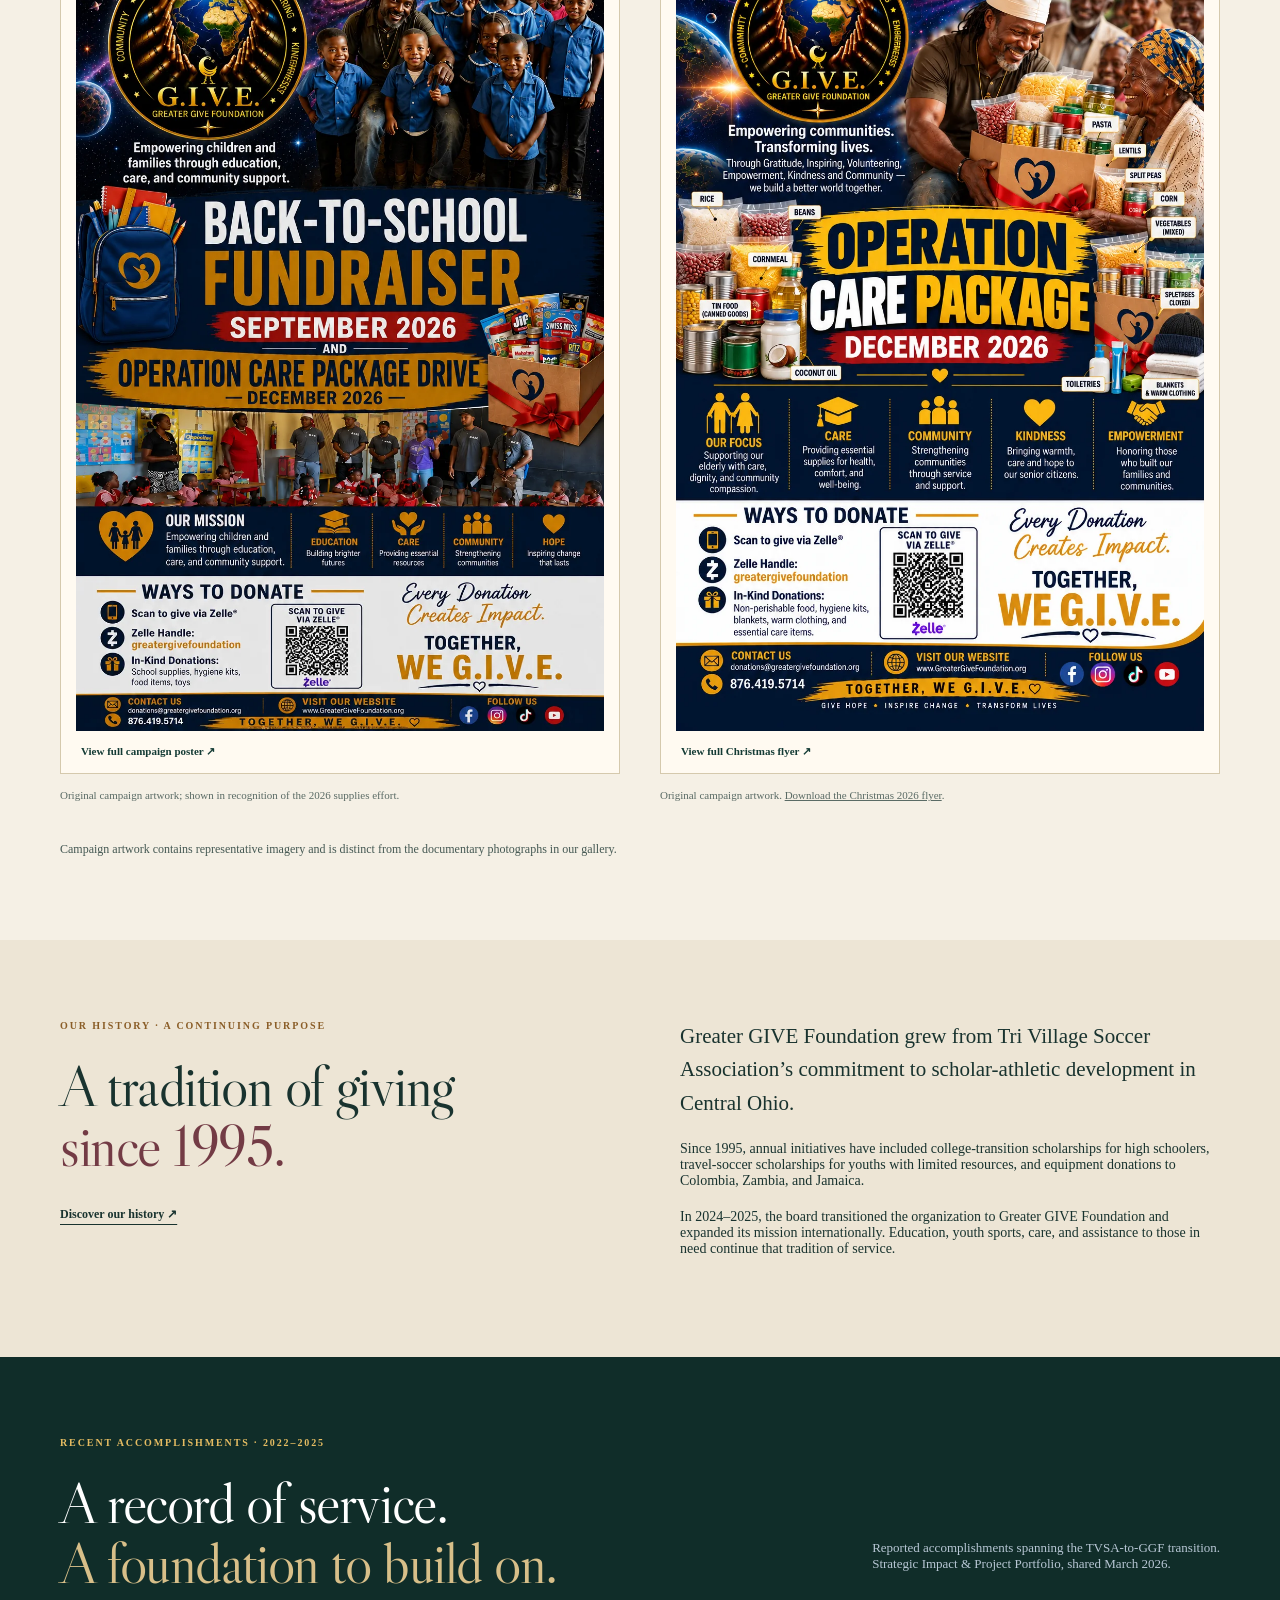
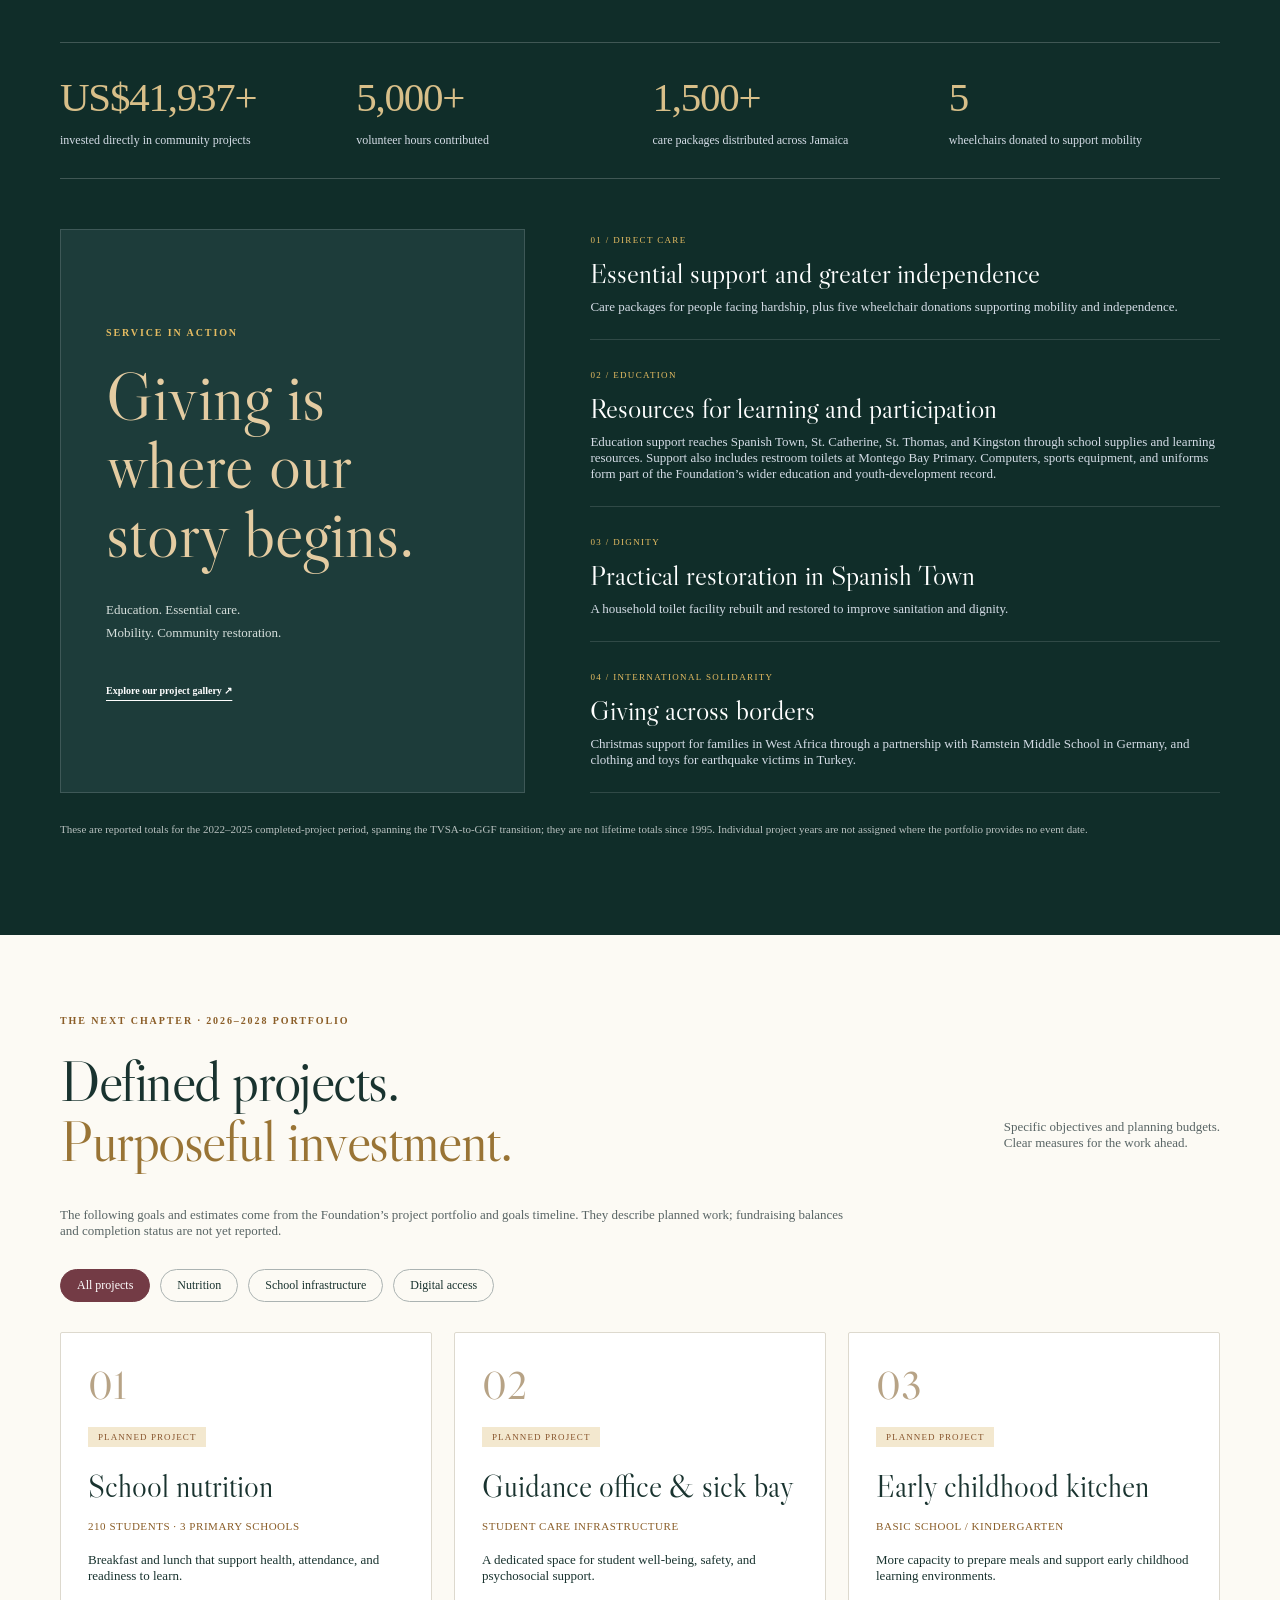
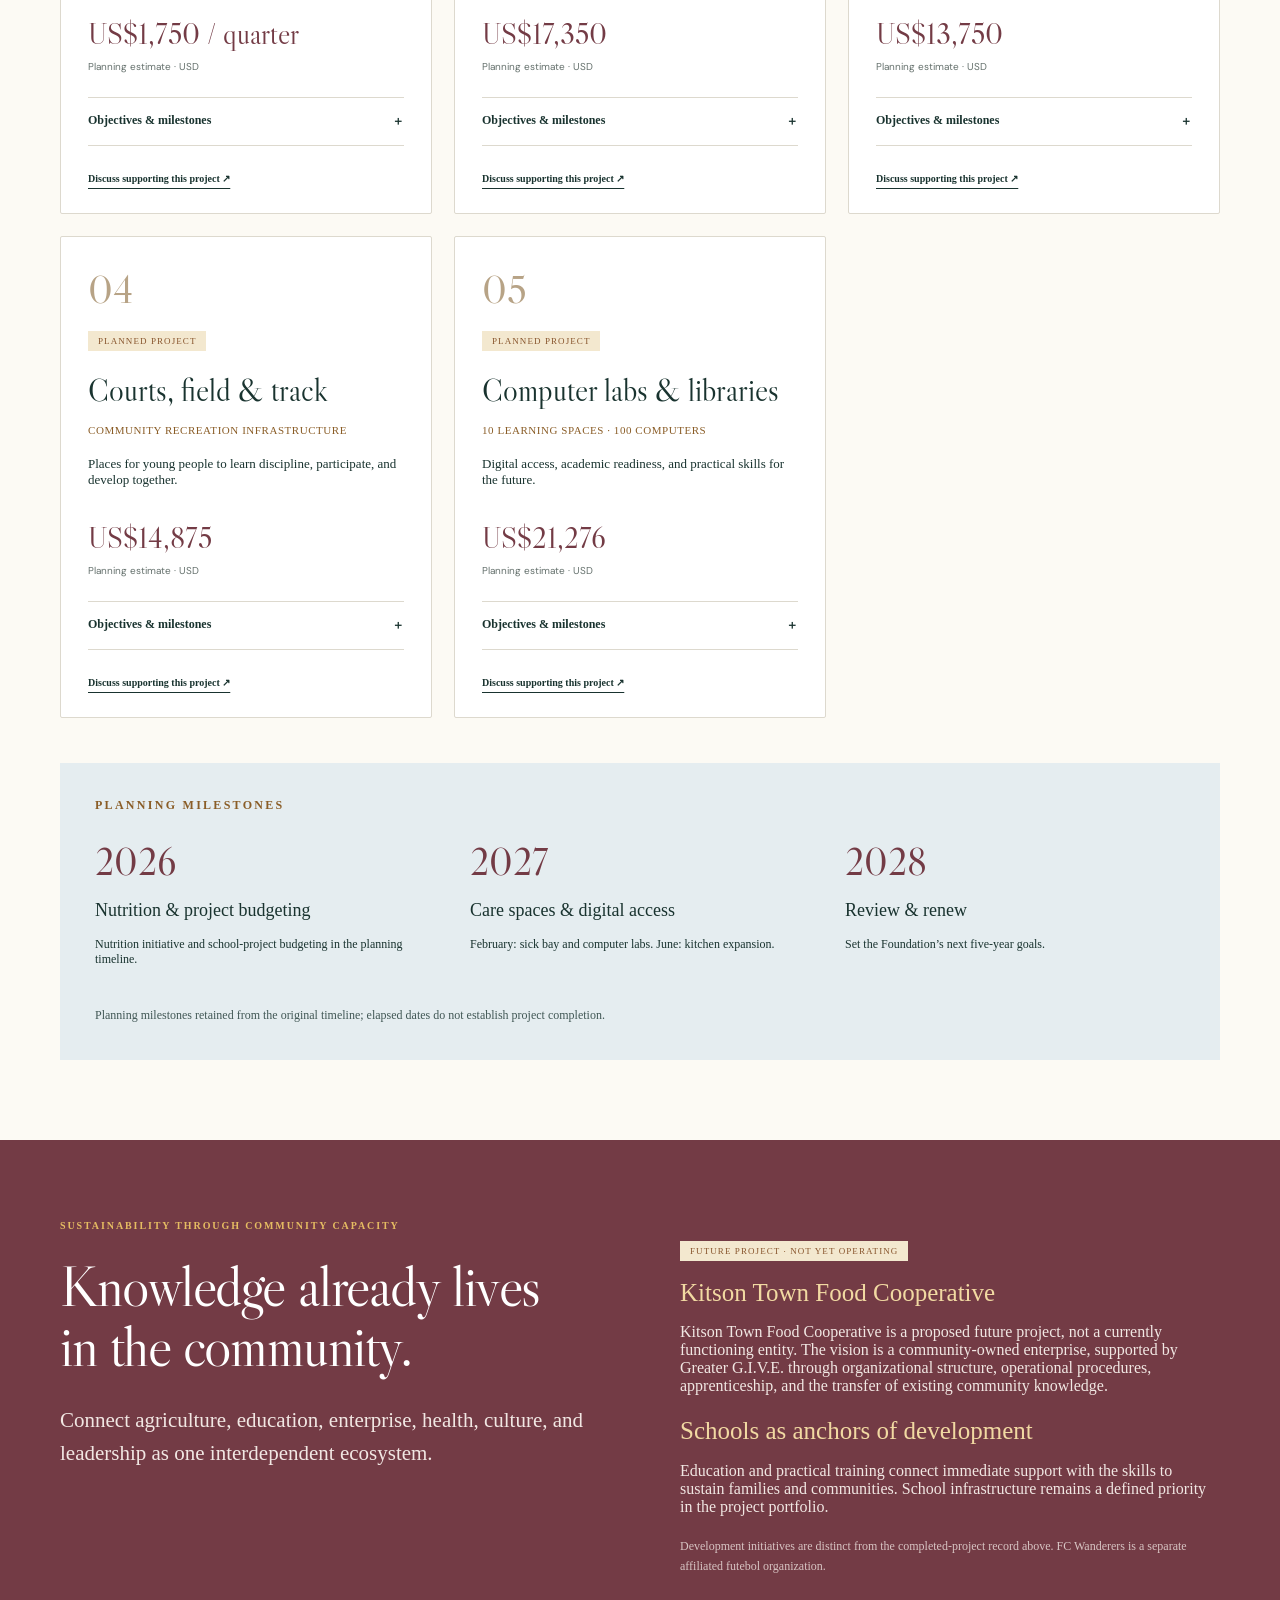
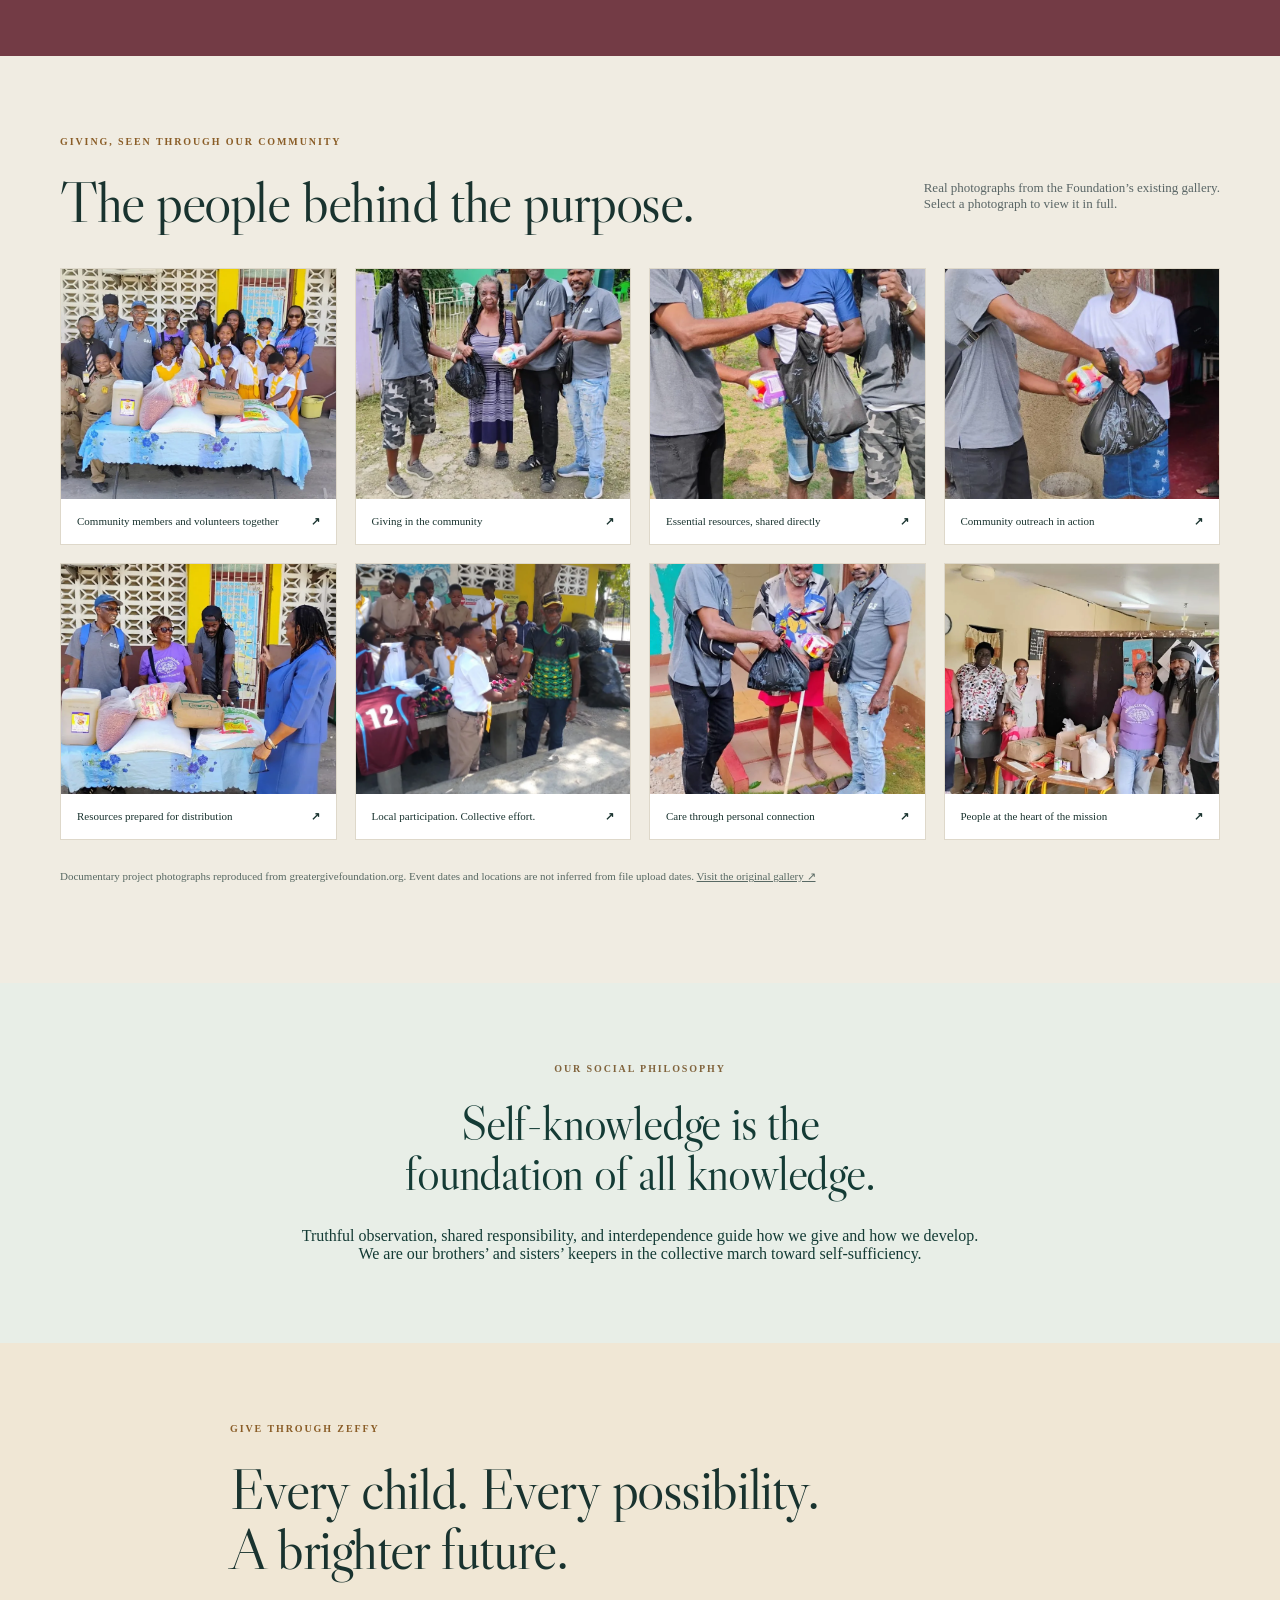
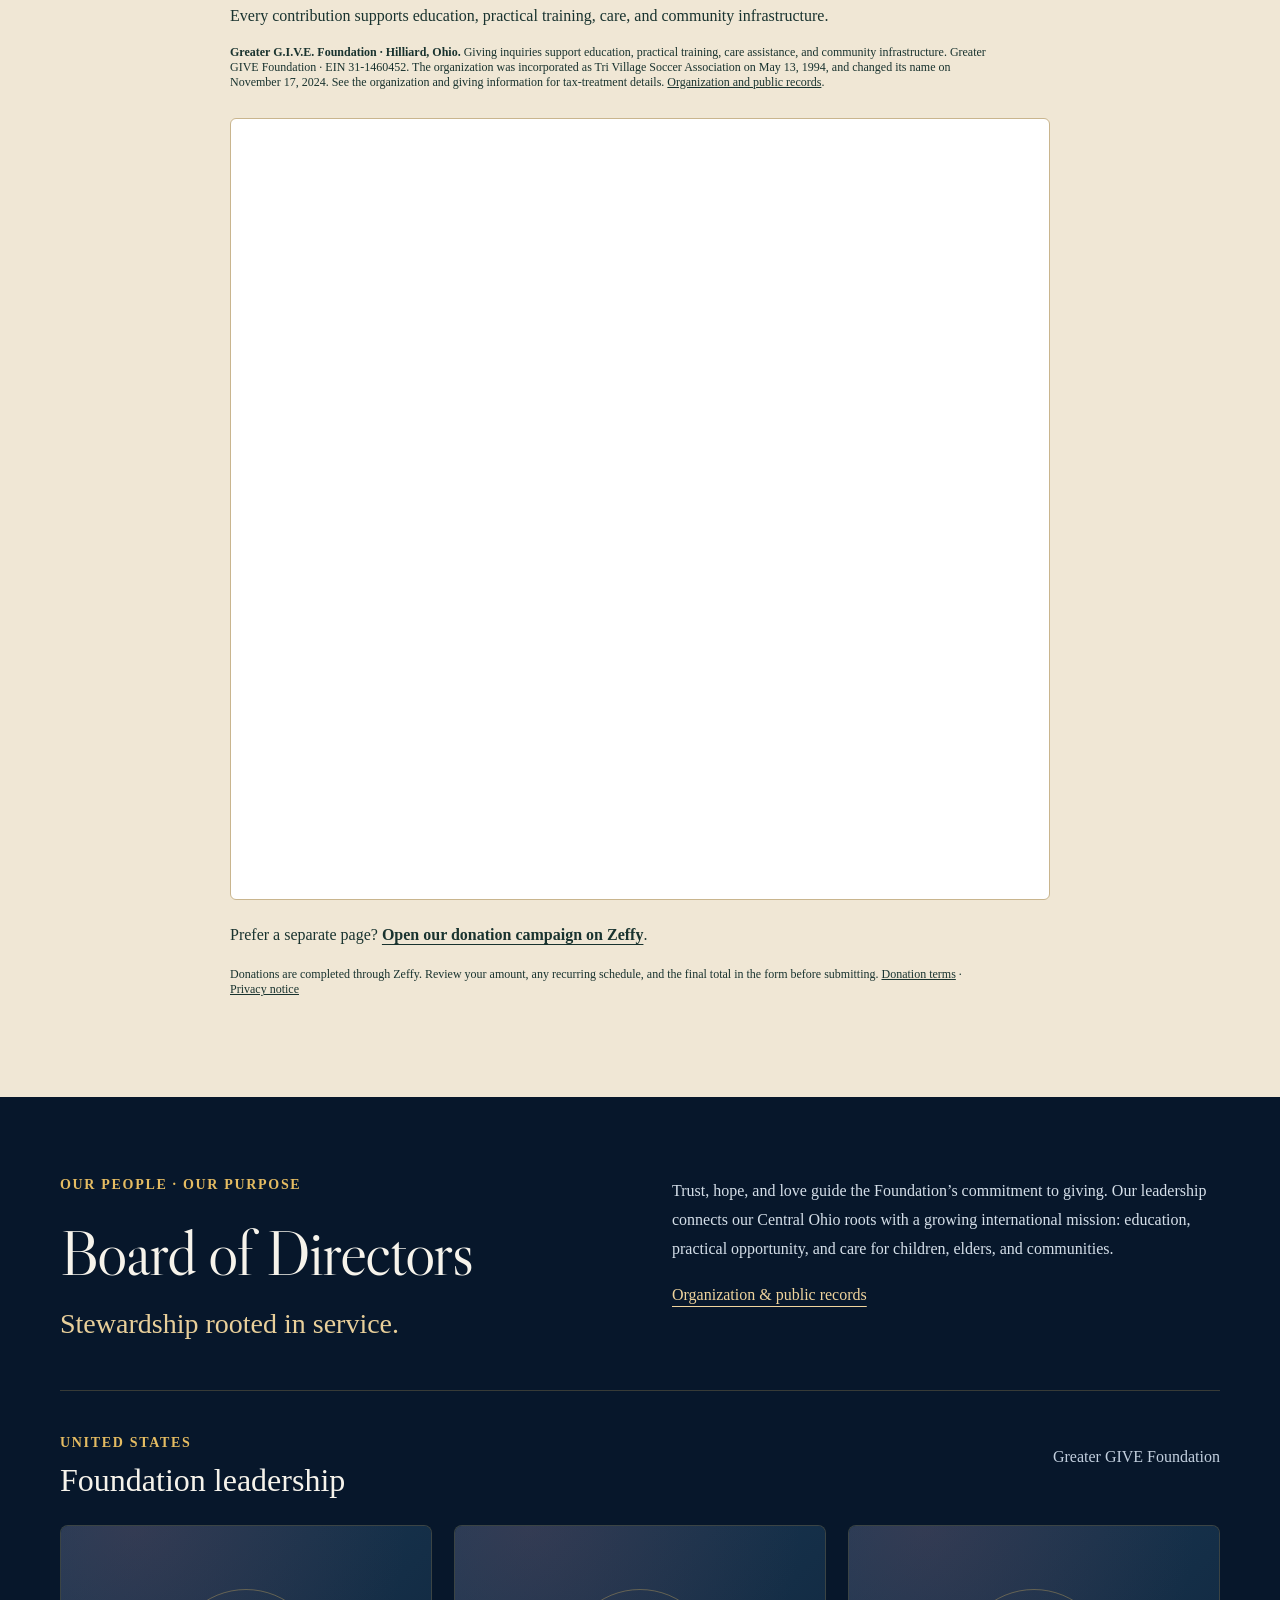
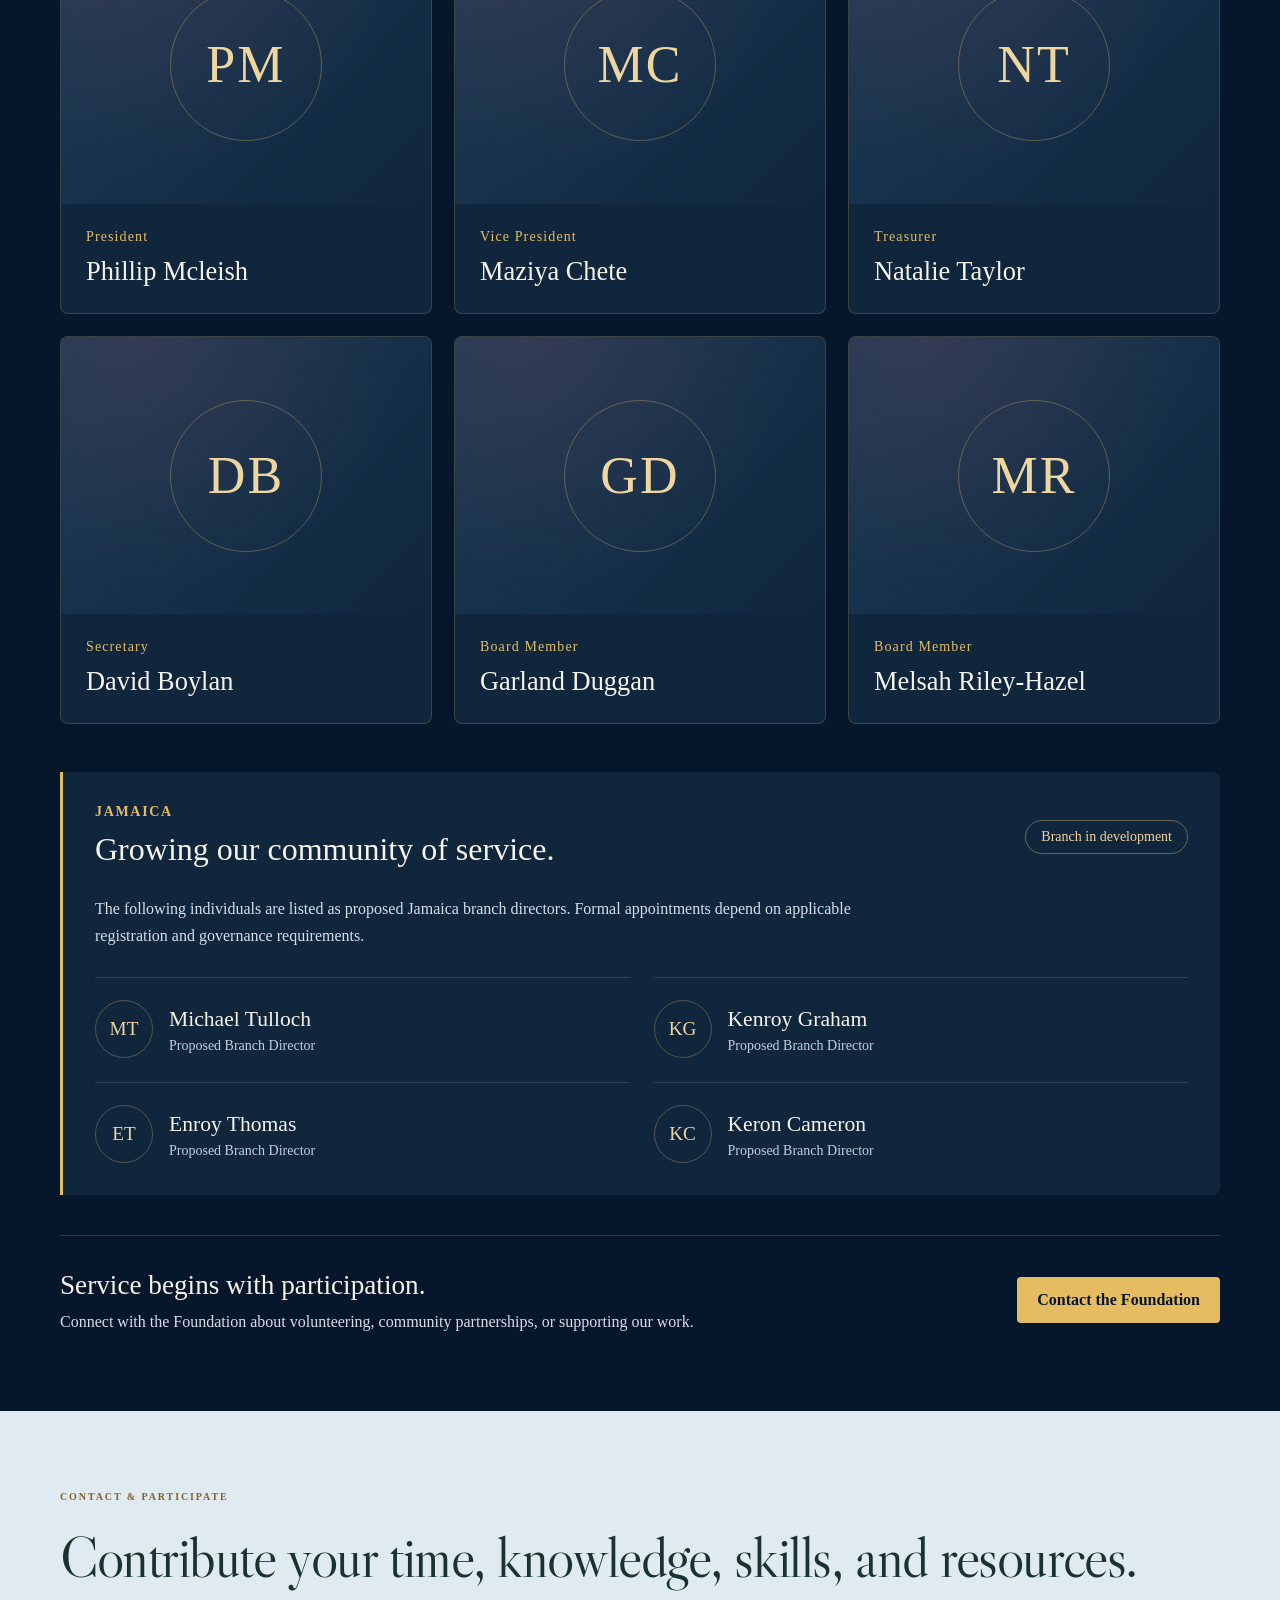
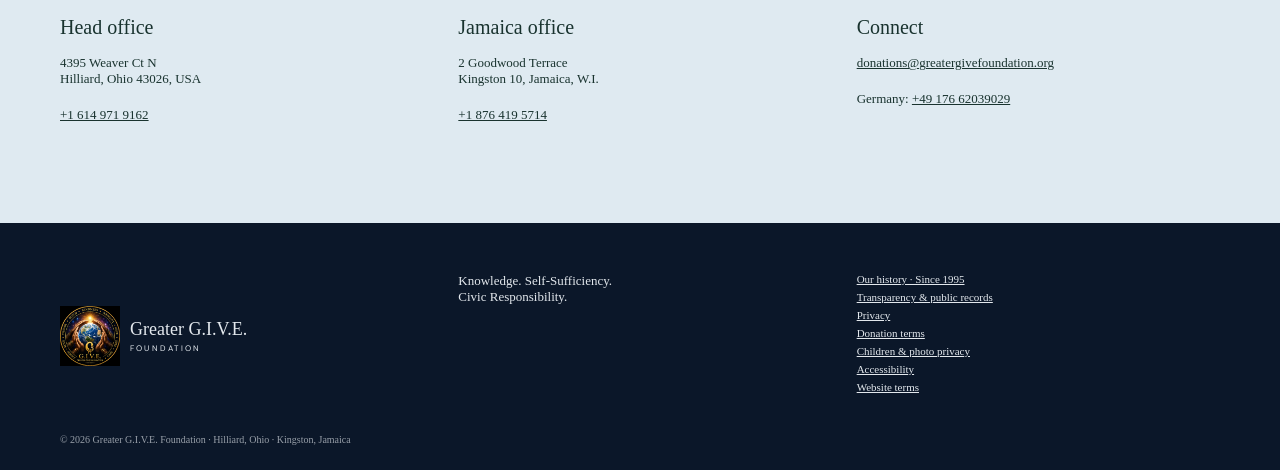
==== commit 6df39557: "Use Maziya Chete on the Vice President director profile" ====
--- a/index.html
+++ b/index.html
@@ -16,4 +16,4 @@
 <div class="zeffy-fallback-frame"><iframe title="Donation form powered by Zeffy" data-zeffy-embed-src="https://www.zeffy.com/embed/donation-form/every-child-every-possibility-a-brighter-future" allowpaymentrequest allowTransparency="true"></iframe></div>
 </div>
 <script src="https://www.zeffy.com/embed/v2/zeffy-embed.js" onerror="document.querySelectorAll('[data-zeffy-embed-fallback]').forEach(function(el){el.style.display='block';el.querySelectorAll('iframe[data-zeffy-embed-src]').forEach(function(f){f.src=f.getAttribute('data-zeffy-embed-src');});});"></script>
-</div><p class="zeffy-help">Prefer a separate page? <a href="https://www.zeffy.com/en-US/donation-form/every-child-every-possibility-a-brighter-future" target="_blank" rel="noopener">Open our donation campaign on Zeffy</a>.</p><p class="note">Donations are completed through Zeffy. Review your amount, any recurring schedule, and the final total in the form before submitting. <a href="transparency.html#giving">Donation terms</a> · <a href="transparency.html#privacy">Privacy notice</a></p></div></section><section class="section board-section" id="leadership" aria-labelledby="board-title"><div class="wrap"><div class="board-intro"><div><p class="eyebrow">Our people · Our purpose</p><h2 id="board-title">Board of Directors</h2><p class="board-deck">Stewardship rooted in service.</p></div><div class="board-intro-copy"><p>Trust, hope, and love guide the Foundation’s commitment to giving. Our leadership connects our Central Ohio roots with a growing international mission: education, practical opportunity, and care for children, elders, and communities.</p><a class="board-records" href="transparency.html#status">Organization &amp; public records</a></div></div><div class="board-group"><div class="board-group-heading"><div><p class="eyebrow">United States</p><h3>Foundation leadership</h3></div><p>Greater GIVE Foundation</p></div><div class="director-grid"><article class="director-card"><div class="director-portrait" aria-hidden="true"><span>PM</span></div><div class="director-copy"><p class="director-role">President</p><h4>Phillip Mcleish</h4></div></article><article class="director-card"><div class="director-portrait" aria-hidden="true"><span>PD</span></div><div class="director-copy"><p class="director-role">Vice President</p><h4>Peter Duggan</h4></div></article><article class="director-card"><div class="director-portrait" aria-hidden="true"><span>NT</span></div><div class="director-copy"><p class="director-role">Treasurer</p><h4>Natalie Taylor</h4></div></article><article class="director-card"><div class="director-portrait" aria-hidden="true"><span>DB</span></div><div class="director-copy"><p class="director-role">Secretary</p><h4>David Boylan</h4></div></article><article class="director-card"><div class="director-portrait" aria-hidden="true"><span>GD</span></div><div class="director-copy"><p class="director-role">Board Member</p><h4>Garland Duggan</h4></div></article><article class="director-card"><div class="director-portrait" aria-hidden="true"><span>MR</span></div><div class="director-copy"><p class="director-role">Board Member</p><h4>Melsah Riley-Hazel</h4></div></article></div></div><div class="board-jamaica"><div class="board-group-heading"><div><p class="eyebrow">Jamaica</p><h3>Growing our community of service.</h3></div><span class="board-status">Branch in development</span></div><p class="board-branch-note">The following individuals are listed as proposed Jamaica branch directors. Formal appointments depend on applicable registration and governance requirements.</p><div class="branch-grid"><article class="branch-director"><span class="branch-initials" aria-hidden="true">MT</span><div><h4>Michael Tulloch</h4><p>Proposed Branch Director</p></div></article><article class="branch-director"><span class="branch-initials" aria-hidden="true">KG</span><div><h4>Kenroy Graham</h4><p>Proposed Branch Director</p></div></article><article class="branch-director"><span class="branch-initials" aria-hidden="true">ET</span><div><h4>Enroy Thomas</h4><p>Proposed Branch Director</p></div></article><article class="branch-director"><span class="branch-initials" aria-hidden="true">KC</span><div><h4>Keron Cameron</h4><p>Proposed Branch Director</p></div></article></div></div><div class="board-invitation"><div><h3>Service begins with participation.</h3><p>Connect with the Foundation about volunteering, community partnerships, or supporting our work.</p></div><a href="mailto:donations@greatergivefoundation.org">Contact the Foundation</a></div></div></section><section class="section alt" id="contact"><div class="wrap"><div class="eyebrow">Contact & participate</div><h2>Contribute your time, knowledge, skills, and resources.</h2><div class="contact-grid"><div><h3>Head office</h3><p>4395 Weaver Ct N<br>Hilliard, Ohio 43026, USA</p><p><a href="tel:+16149719162">+1 614 971 9162</a></p></div><div><h3>Jamaica office</h3><p>2 Goodwood Terrace<br>Kingston 10, Jamaica, W.I.</p><p><a href="tel:+18764195714">+1 876 419 5714</a></p></div><div><h3>Connect</h3><p><a href="mailto:donations@greatergivefoundation.org">donations@greatergivefoundation.org</a></p><p>Germany: <a href="tel:+4917662039029">+49 176 62039029</a></p></div></div></div></section></main><footer><div class="wrap footer-grid"><a class="brand" href="#top"><img src="assets/logo.webp" alt="Greater GIVE Foundation seal"><span>Greater <b>G.I.V.E.</b><small>FOUNDATION</small></span></a><p>Knowledge. Self-Sufficiency.<br>Civic Responsibility.</p><div><a href="our-history.html">Our history · Since 1995</a><a href="transparency.html#status">Transparency &amp; public records</a><a href="transparency.html#privacy">Privacy</a><a href="transparency.html#giving">Donation terms</a><a href="transparency.html#children">Children &amp; photo privacy</a><a href="transparency.html#access">Accessibility</a><a href="transparency.html#terms">Website terms</a></div></div><div class="wrap copyright">© 2026 Greater G.I.V.E. Foundation · Hilliard, Ohio · Kingston, Jamaica</div></footer><dialog id="photo-dialog"><button id="close-photo" aria-label="Close photograph">Close ×</button><img id="expanded-photo" alt=""><p id="photo-caption"></p></dialog><script src="assets/app.js" defer></script></body></html>+</div><p class="zeffy-help">Prefer a separate page? <a href="https://www.zeffy.com/en-US/donation-form/every-child-every-possibility-a-brighter-future" target="_blank" rel="noopener">Open our donation campaign on Zeffy</a>.</p><p class="note">Donations are completed through Zeffy. Review your amount, any recurring schedule, and the final total in the form before submitting. <a href="transparency.html#giving">Donation terms</a> · <a href="transparency.html#privacy">Privacy notice</a></p></div></section><section class="section board-section" id="leadership" aria-labelledby="board-title"><div class="wrap"><div class="board-intro"><div><p class="eyebrow">Our people · Our purpose</p><h2 id="board-title">Board of Directors</h2><p class="board-deck">Stewardship rooted in service.</p></div><div class="board-intro-copy"><p>Trust, hope, and love guide the Foundation’s commitment to giving. Our leadership connects our Central Ohio roots with a growing international mission: education, practical opportunity, and care for children, elders, and communities.</p><a class="board-records" href="transparency.html#status">Organization &amp; public records</a></div></div><div class="board-group"><div class="board-group-heading"><div><p class="eyebrow">United States</p><h3>Foundation leadership</h3></div><p>Greater GIVE Foundation</p></div><div class="director-grid"><article class="director-card"><div class="director-portrait" aria-hidden="true"><span>PM</span></div><div class="director-copy"><p class="director-role">President</p><h4>Phillip Mcleish</h4></div></article><article class="director-card"><div class="director-portrait" aria-hidden="true"><span>MC</span></div><div class="director-copy"><p class="director-role">Vice President</p><h4>Maziya Chete</h4></div></article><article class="director-card"><div class="director-portrait" aria-hidden="true"><span>NT</span></div><div class="director-copy"><p class="director-role">Treasurer</p><h4>Natalie Taylor</h4></div></article><article class="director-card"><div class="director-portrait" aria-hidden="true"><span>DB</span></div><div class="director-copy"><p class="director-role">Secretary</p><h4>David Boylan</h4></div></article><article class="director-card"><div class="director-portrait" aria-hidden="true"><span>GD</span></div><div class="director-copy"><p class="director-role">Board Member</p><h4>Garland Duggan</h4></div></article><article class="director-card"><div class="director-portrait" aria-hidden="true"><span>MR</span></div><div class="director-copy"><p class="director-role">Board Member</p><h4>Melsah Riley-Hazel</h4></div></article></div></div><div class="board-jamaica"><div class="board-group-heading"><div><p class="eyebrow">Jamaica</p><h3>Growing our community of service.</h3></div><span class="board-status">Branch in development</span></div><p class="board-branch-note">The following individuals are listed as proposed Jamaica branch directors. Formal appointments depend on applicable registration and governance requirements.</p><div class="branch-grid"><article class="branch-director"><span class="branch-initials" aria-hidden="true">MT</span><div><h4>Michael Tulloch</h4><p>Proposed Branch Director</p></div></article><article class="branch-director"><span class="branch-initials" aria-hidden="true">KG</span><div><h4>Kenroy Graham</h4><p>Proposed Branch Director</p></div></article><article class="branch-director"><span class="branch-initials" aria-hidden="true">ET</span><div><h4>Enroy Thomas</h4><p>Proposed Branch Director</p></div></article><article class="branch-director"><span class="branch-initials" aria-hidden="true">KC</span><div><h4>Keron Cameron</h4><p>Proposed Branch Director</p></div></article></div></div><div class="board-invitation"><div><h3>Service begins with participation.</h3><p>Connect with the Foundation about volunteering, community partnerships, or supporting our work.</p></div><a href="mailto:donations@greatergivefoundation.org">Contact the Foundation</a></div></div></section><section class="section alt" id="contact"><div class="wrap"><div class="eyebrow">Contact & participate</div><h2>Contribute your time, knowledge, skills, and resources.</h2><div class="contact-grid"><div><h3>Head office</h3><p>4395 Weaver Ct N<br>Hilliard, Ohio 43026, USA</p><p><a href="tel:+16149719162">+1 614 971 9162</a></p></div><div><h3>Jamaica office</h3><p>2 Goodwood Terrace<br>Kingston 10, Jamaica, W.I.</p><p><a href="tel:+18764195714">+1 876 419 5714</a></p></div><div><h3>Connect</h3><p><a href="mailto:donations@greatergivefoundation.org">donations@greatergivefoundation.org</a></p><p>Germany: <a href="tel:+4917662039029">+49 176 62039029</a></p></div></div></div></section></main><footer><div class="wrap footer-grid"><a class="brand" href="#top"><img src="assets/logo.webp" alt="Greater GIVE Foundation seal"><span>Greater <b>G.I.V.E.</b><small>FOUNDATION</small></span></a><p>Knowledge. Self-Sufficiency.<br>Civic Responsibility.</p><div><a href="our-history.html">Our history · Since 1995</a><a href="transparency.html#status">Transparency &amp; public records</a><a href="transparency.html#privacy">Privacy</a><a href="transparency.html#giving">Donation terms</a><a href="transparency.html#children">Children &amp; photo privacy</a><a href="transparency.html#access">Accessibility</a><a href="transparency.html#terms">Website terms</a></div></div><div class="wrap copyright">© 2026 Greater G.I.V.E. Foundation · Hilliard, Ohio · Kingston, Jamaica</div></footer><dialog id="photo-dialog"><button id="close-photo" aria-label="Close photograph">Close ×</button><img id="expanded-photo" alt=""><p id="photo-caption"></p></dialog><script src="assets/app.js" defer></script></body></html>
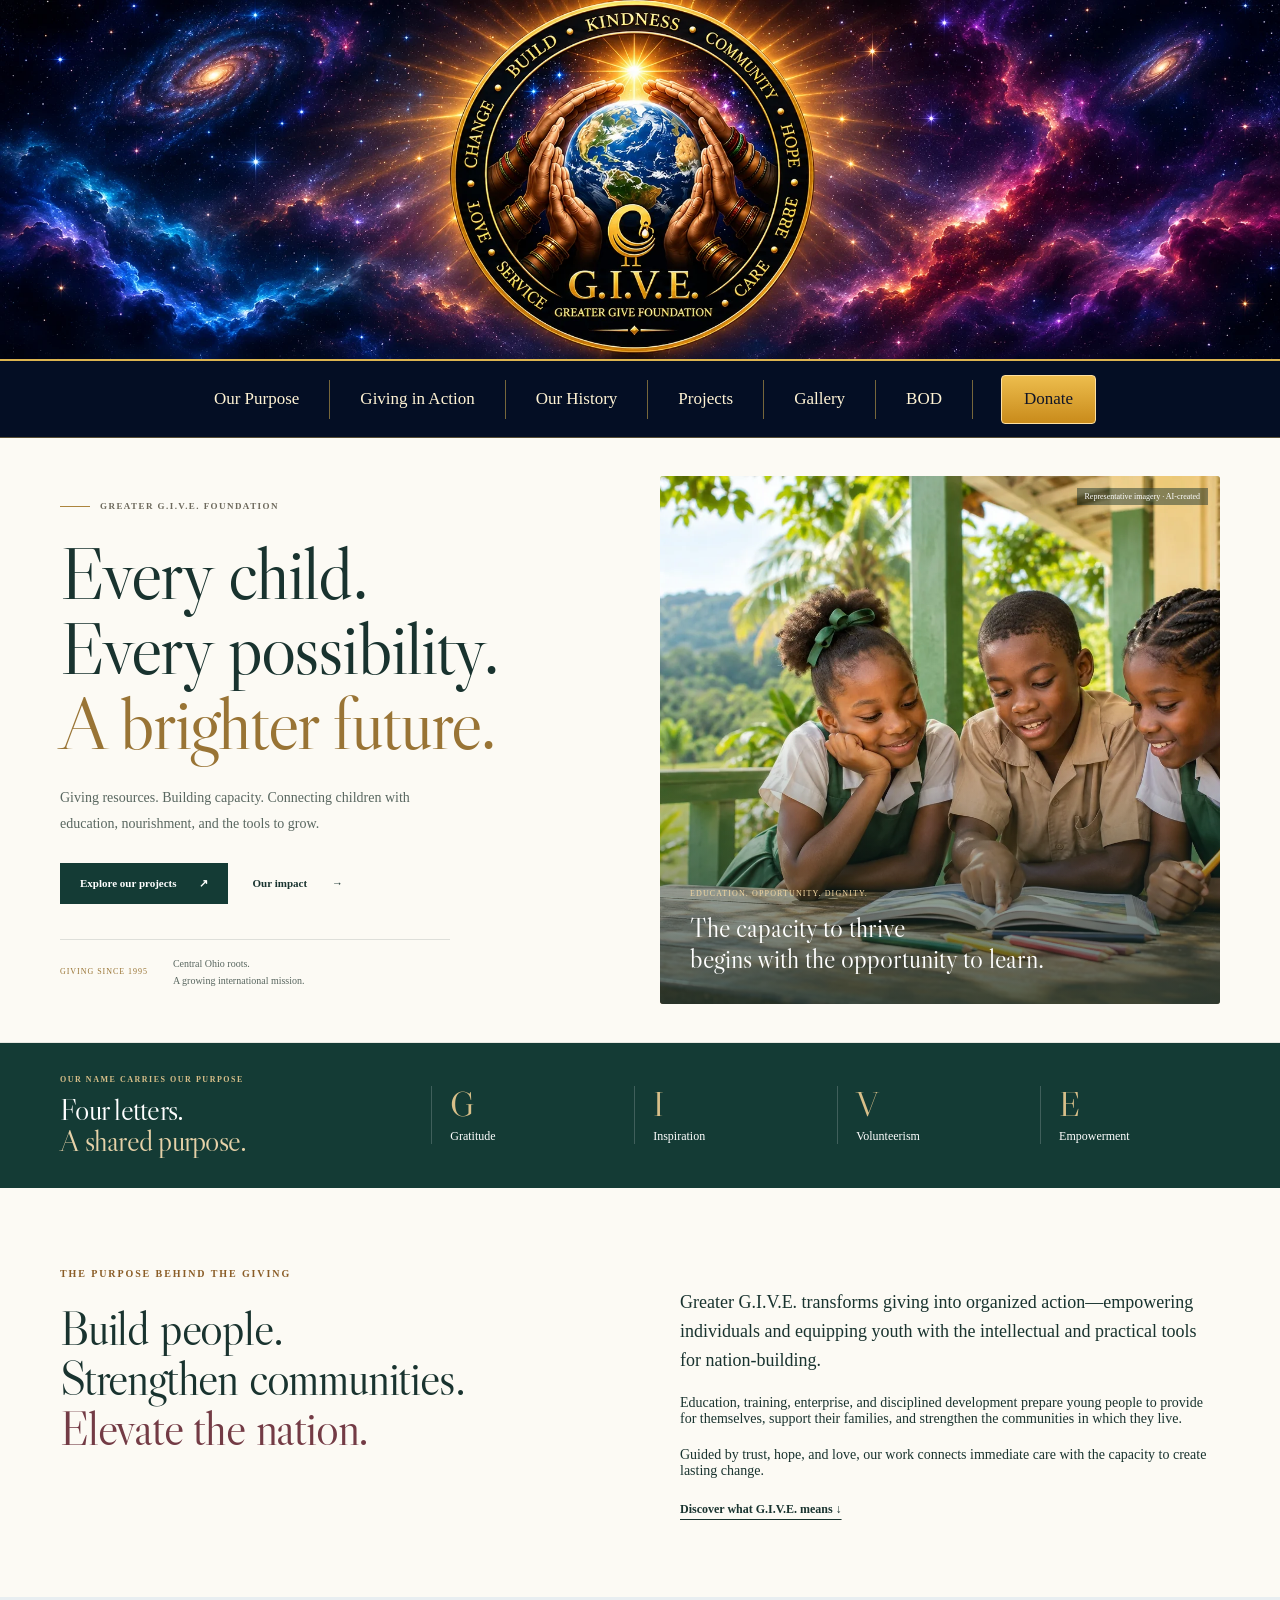
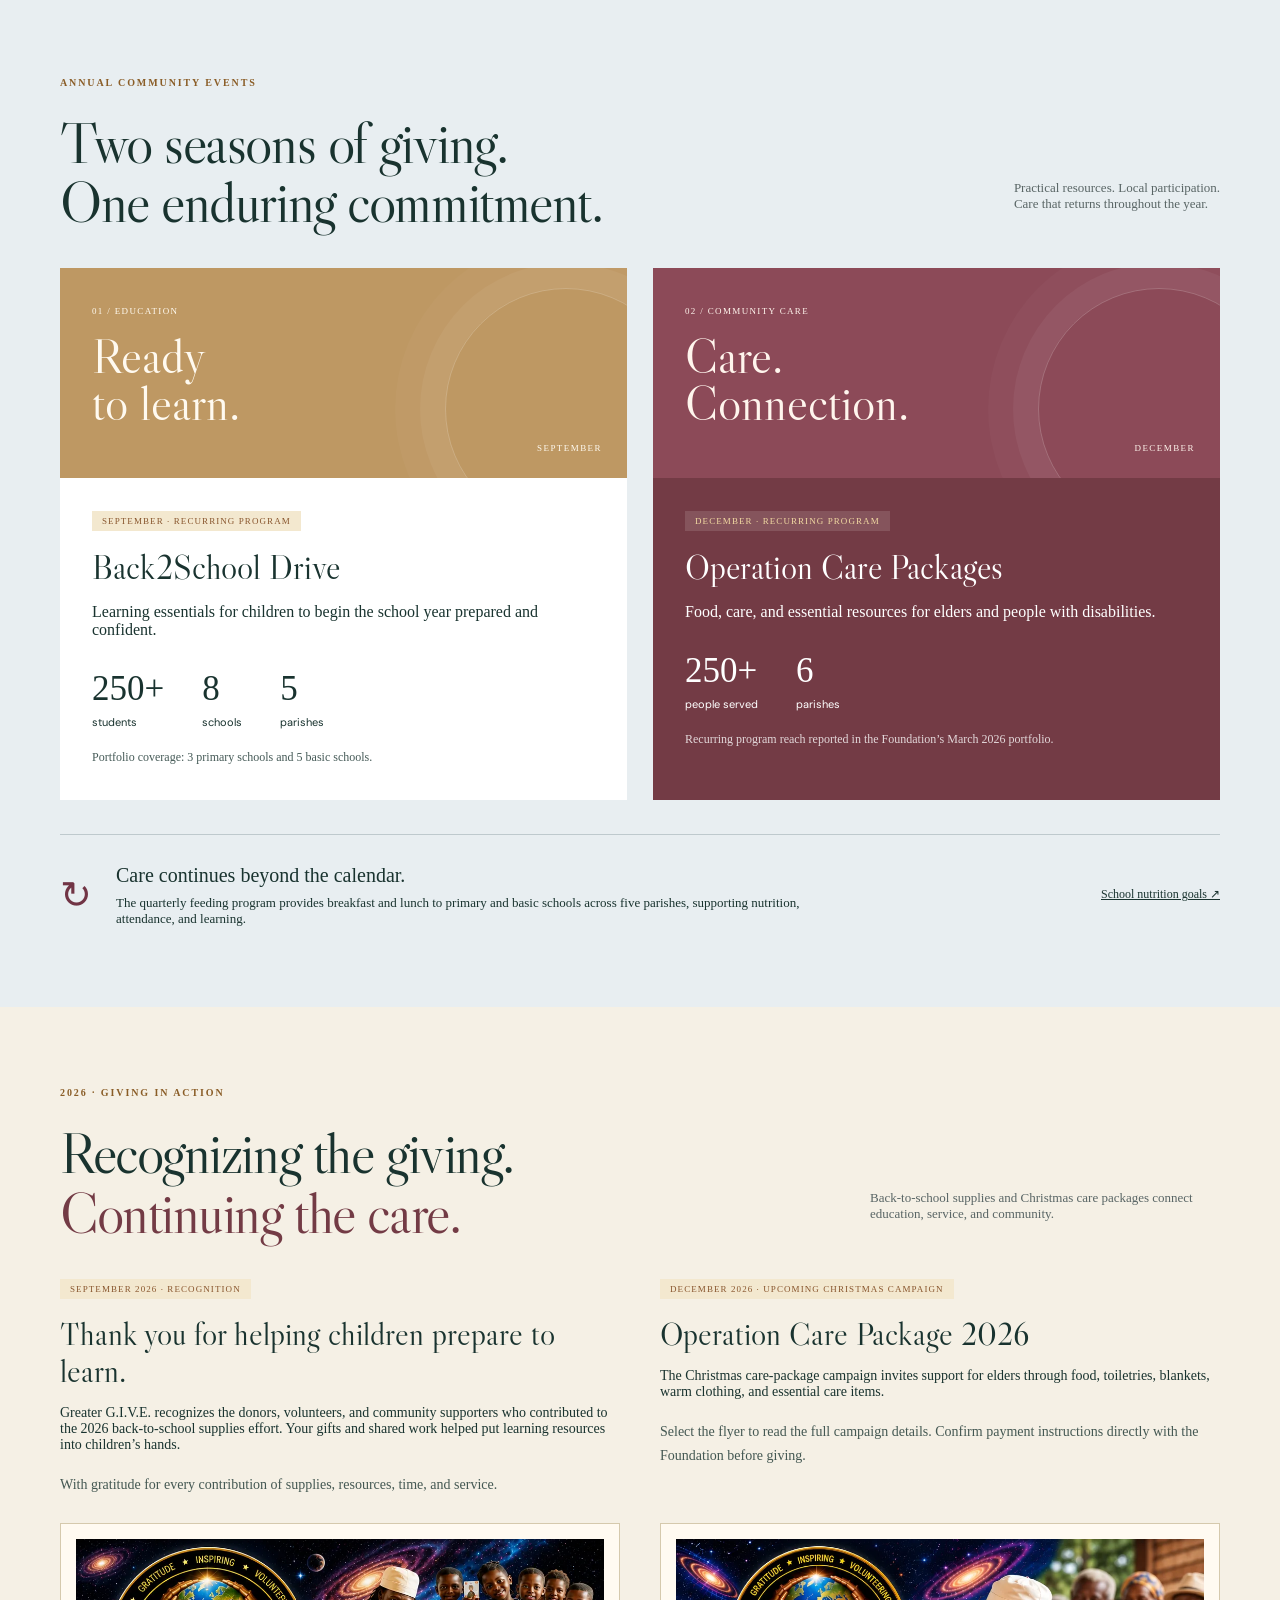
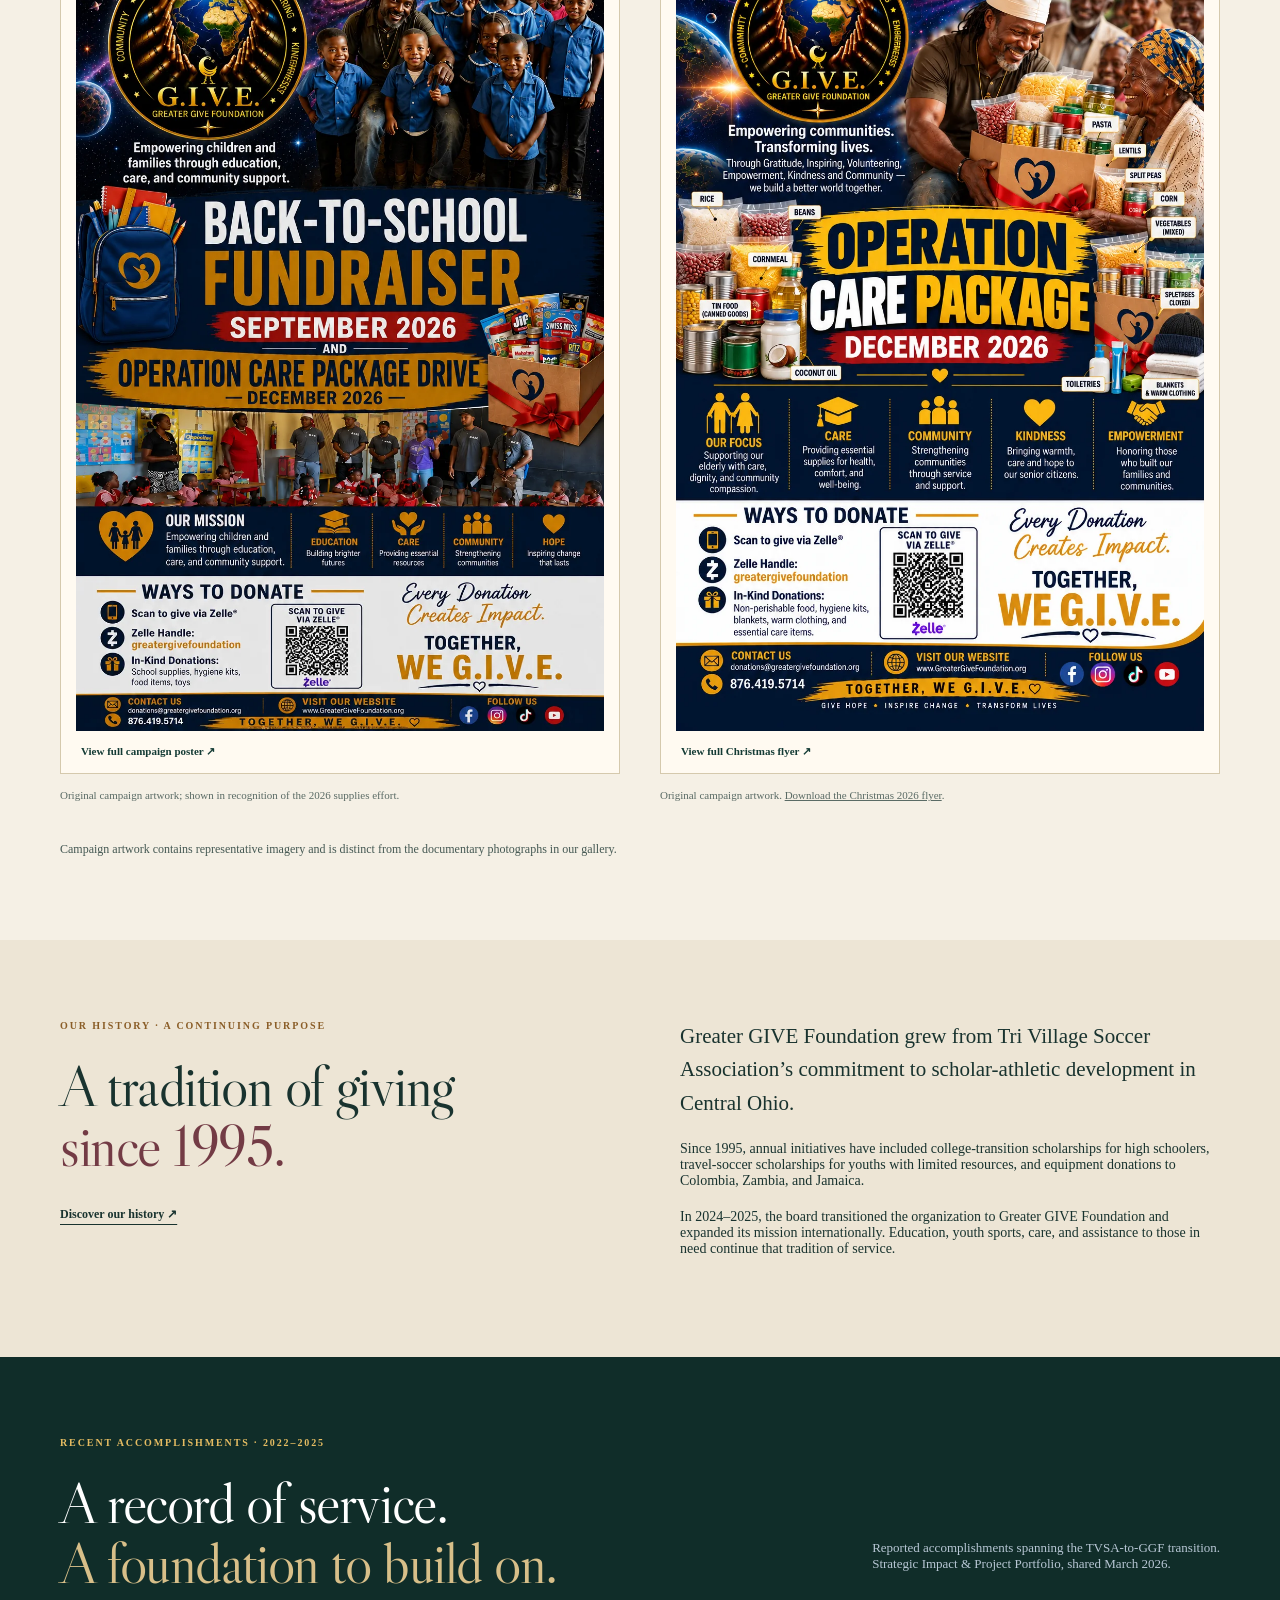
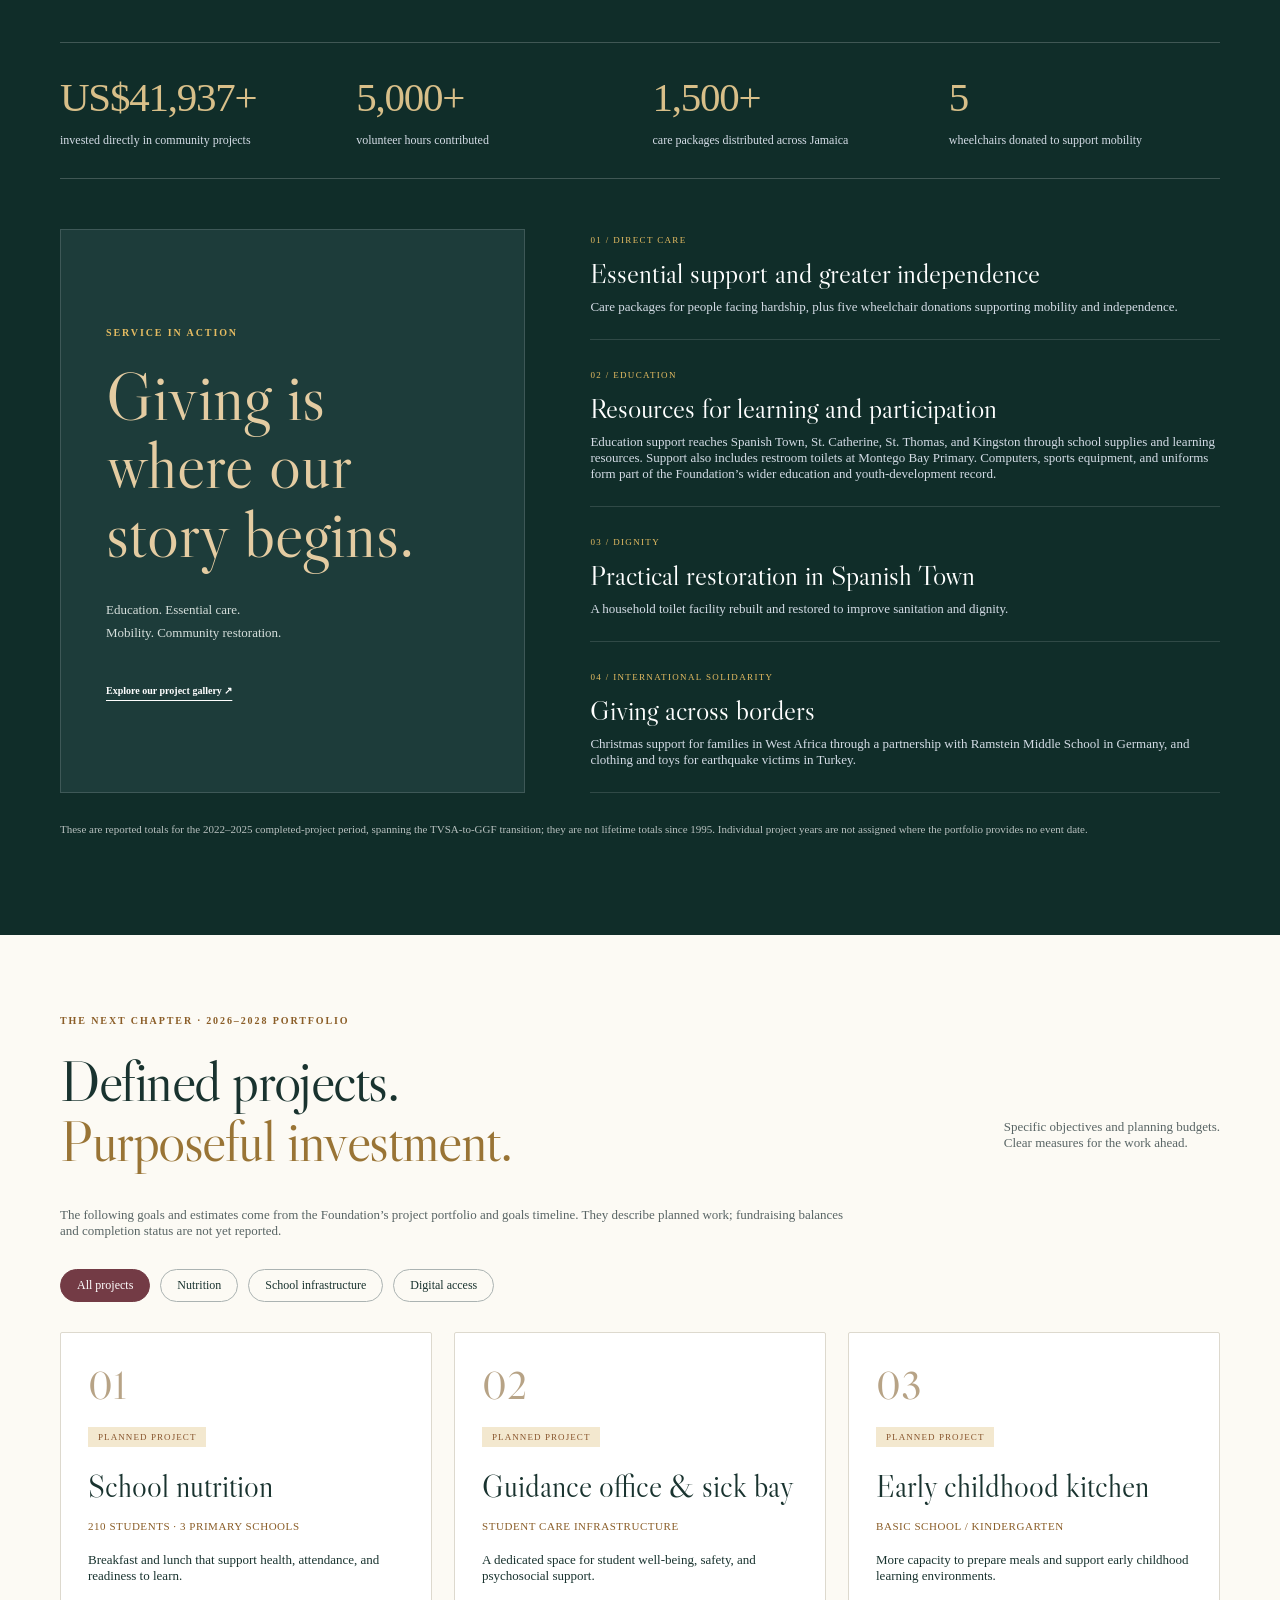
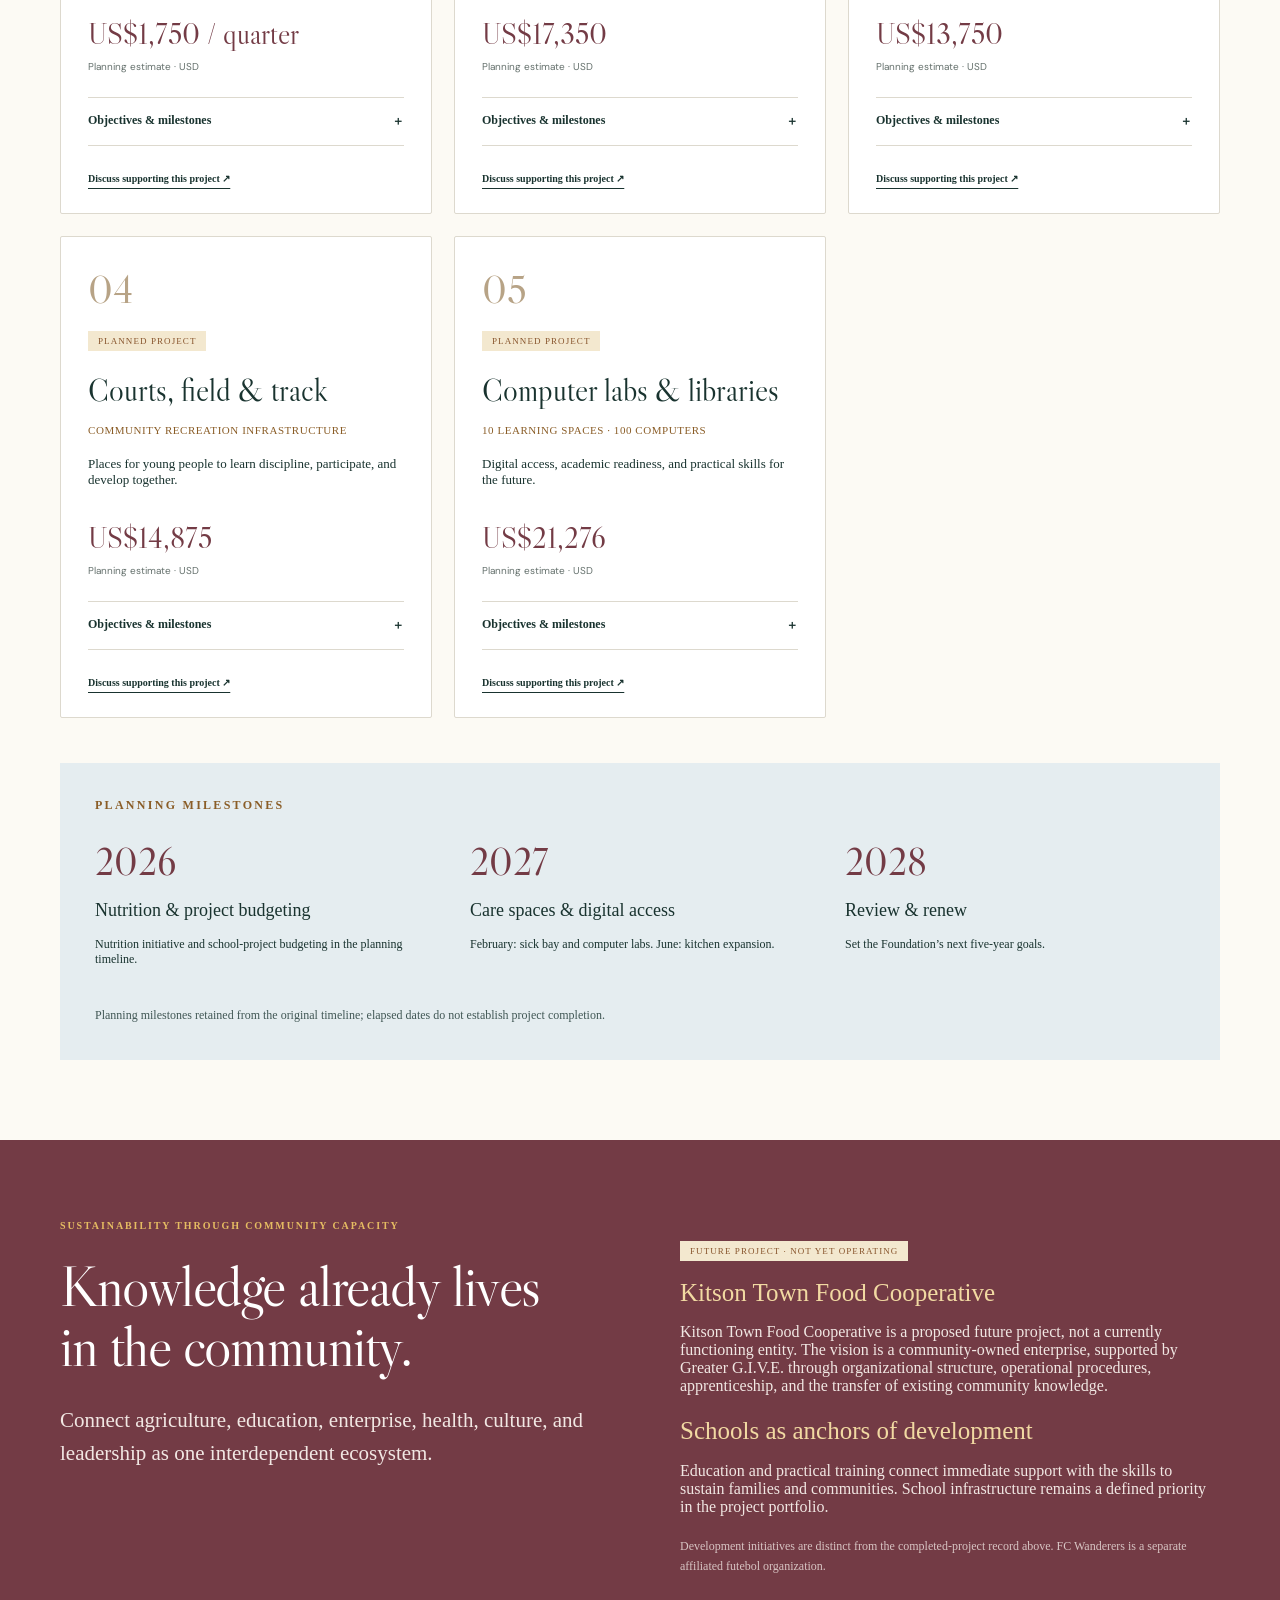
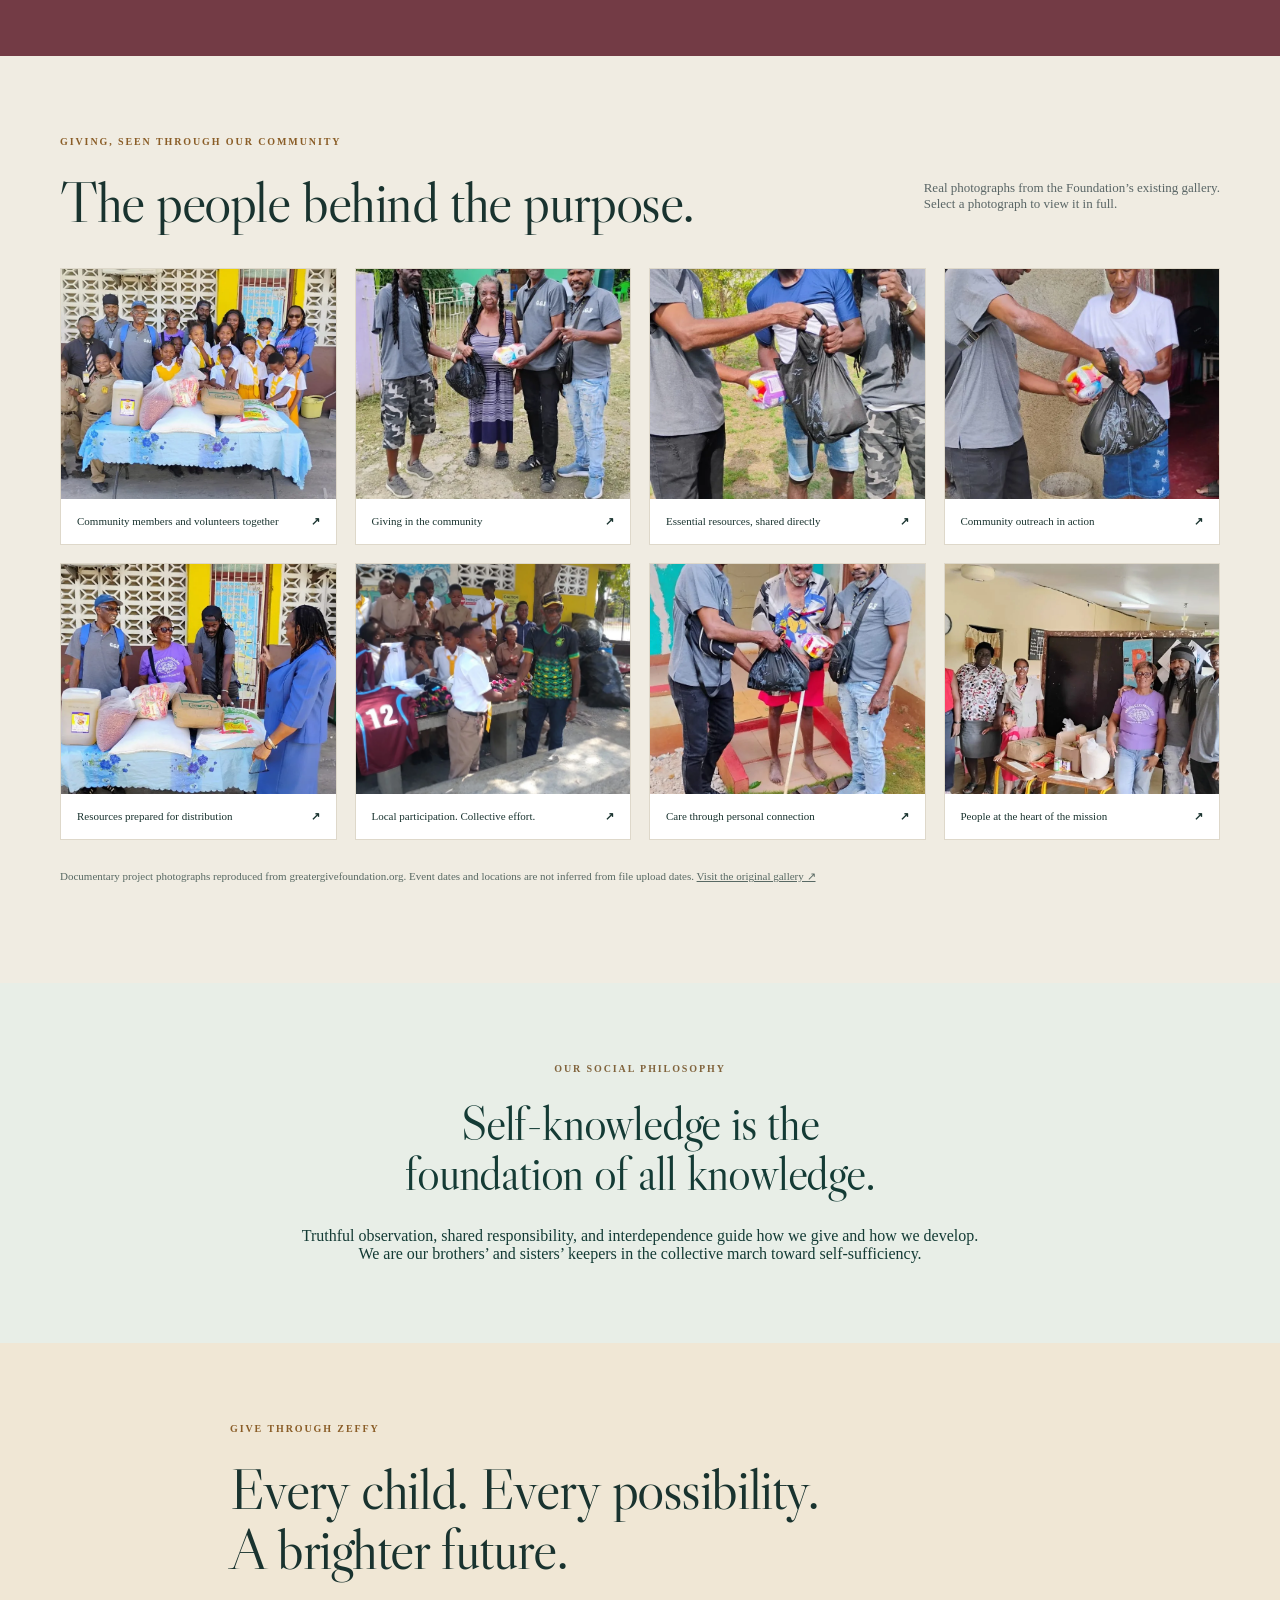
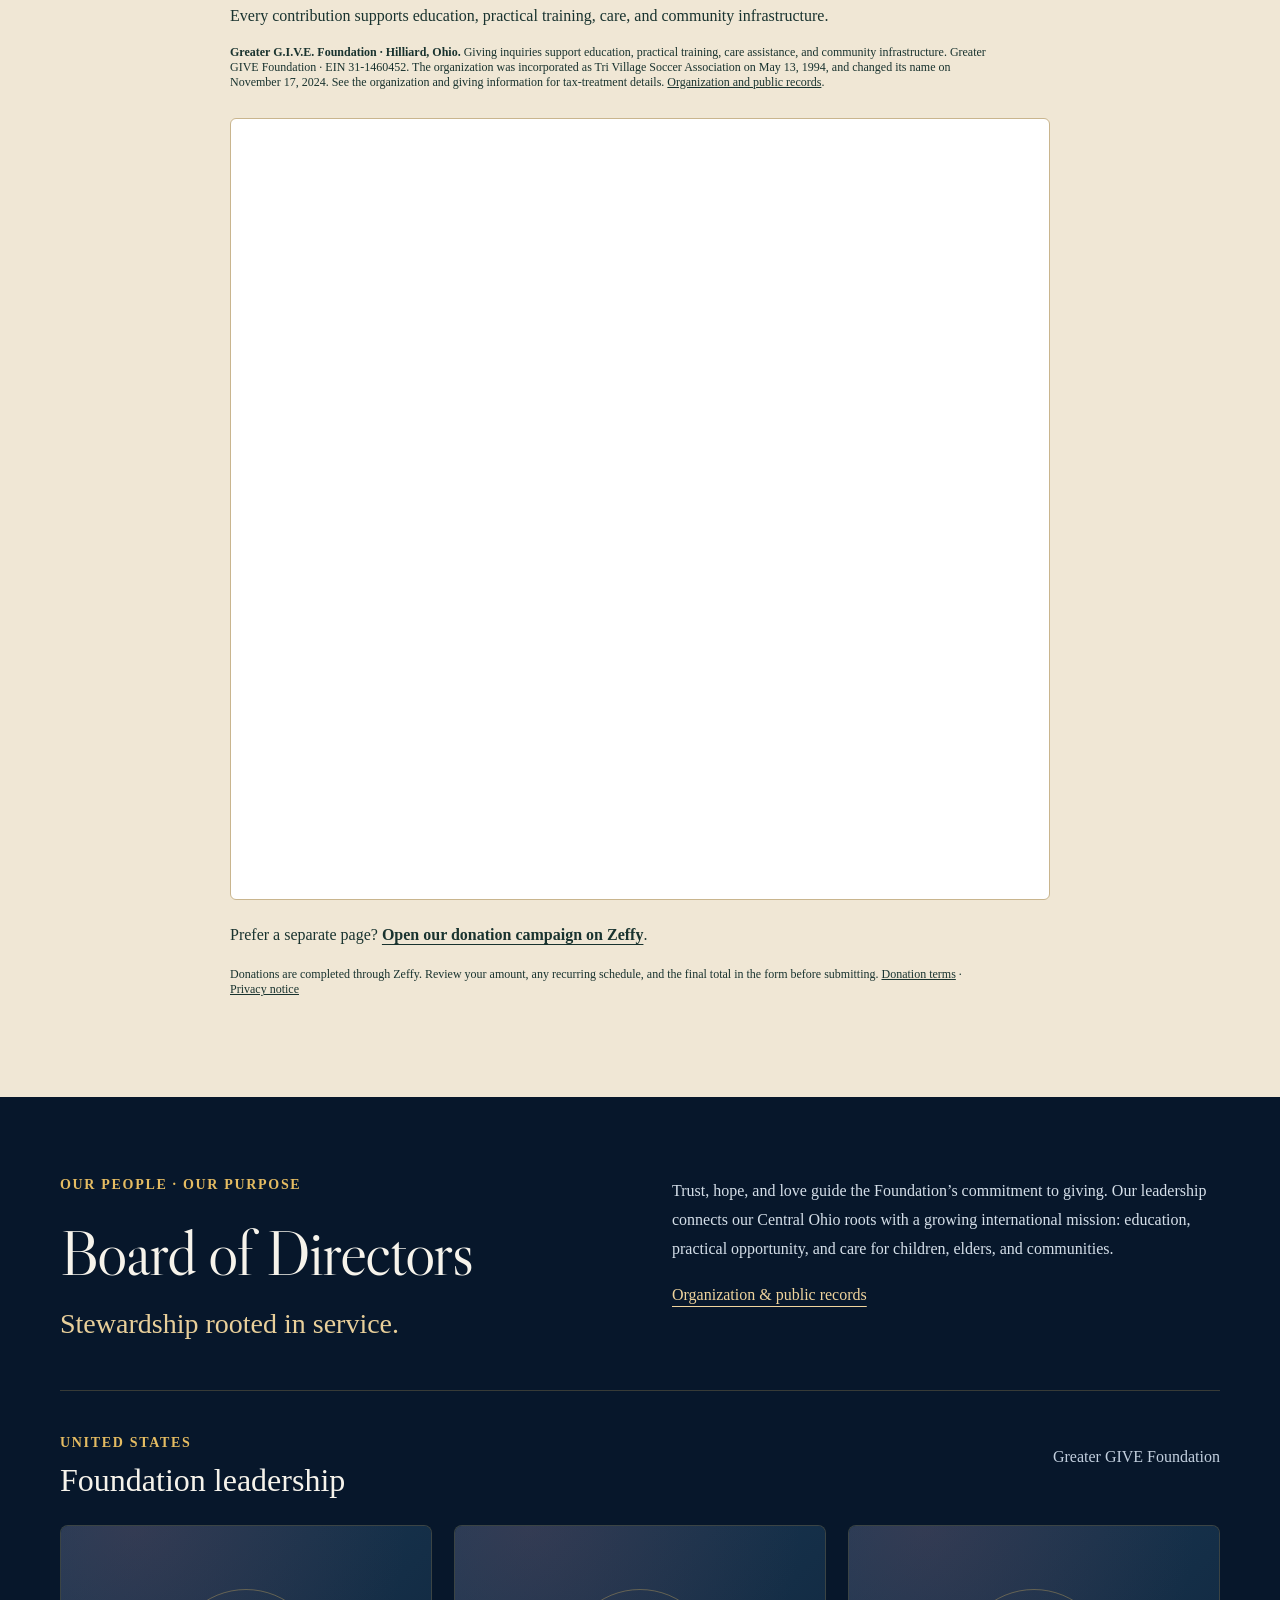
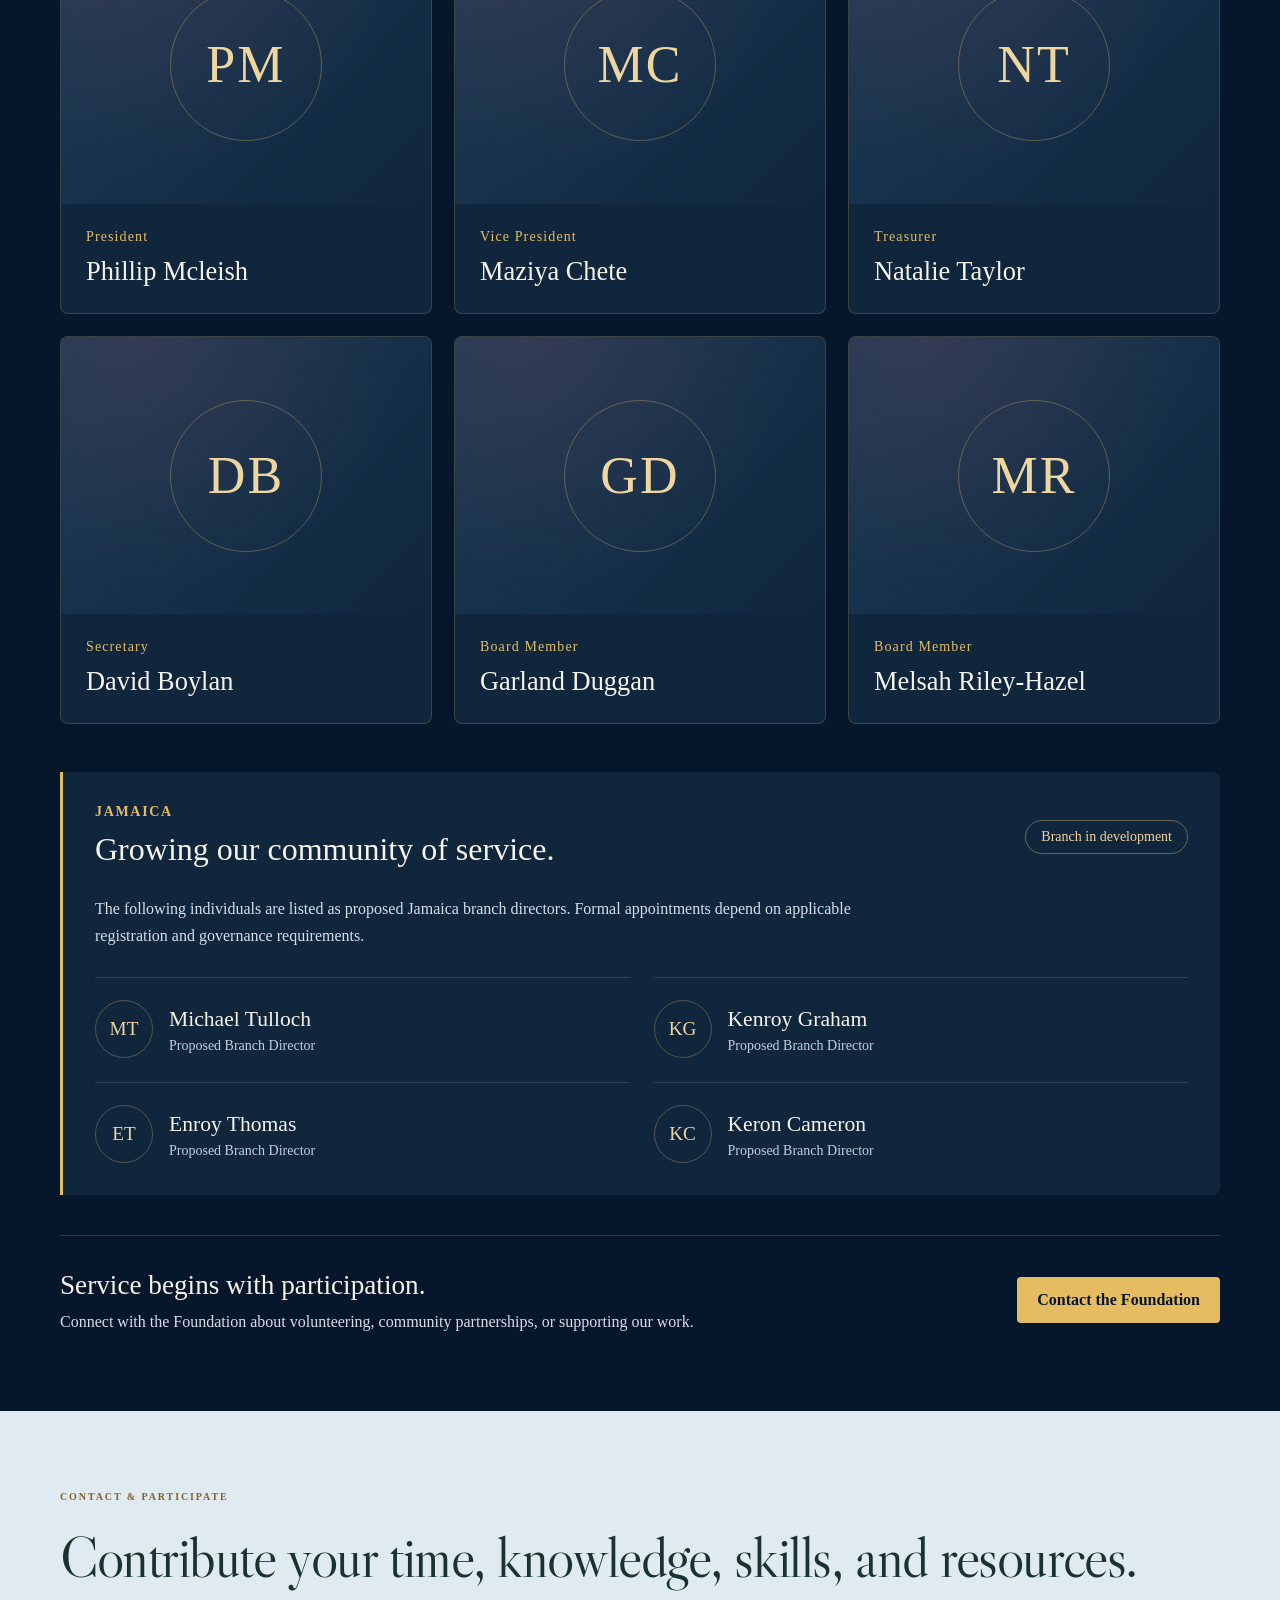
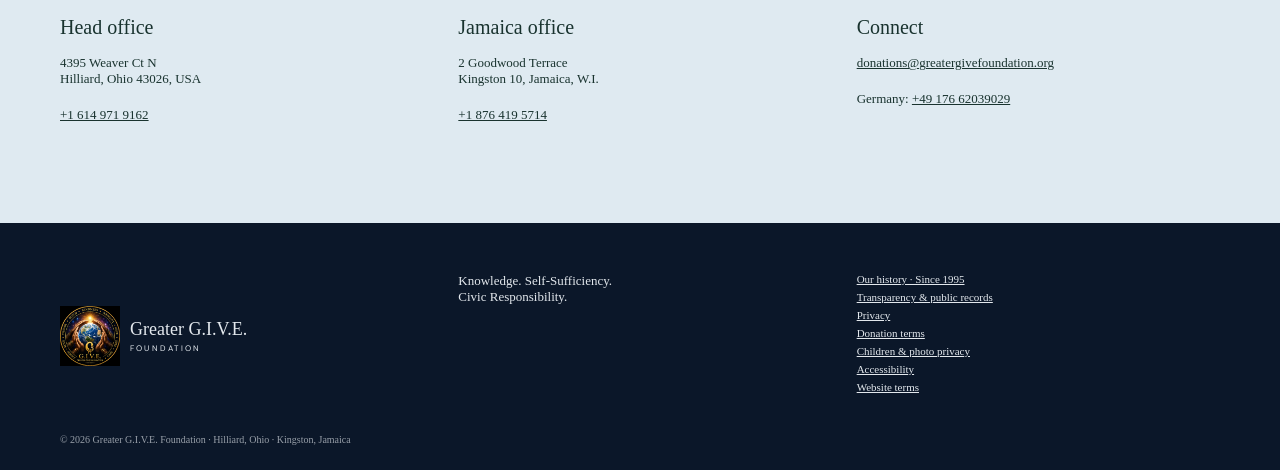
==== commit 2fabedfe: "Add BOD menu link to Board of Directors section" ====
--- a/index.html
+++ b/index.html
@@ -1,6 +1,6 @@
 <!doctype html><html lang="en"><head><meta charset="utf-8"><meta name="viewport" content="width=device-width,initial-scale=1"><meta name="description" content="Greater G.I.V.E. Foundation: a tradition of giving since 1995, from Tri Village Soccer Association to international community care, education, and development."><title>Greater G.I.V.E. Foundation | Giving that builds capacity</title><link rel="icon" href="assets/logo.webp"><link rel="stylesheet" href="assets/style.css"><link rel="stylesheet" href="assets/board.css"></head><body>
 <a class="skip" href="#mission">Skip to content</a>
-<header class="cosmic-header" id="site-masthead"><a class="cosmic-art" href="#top" aria-label="Greater GIVE Foundation home"><img src="assets/cosmic-masthead.webp" alt="Greater GIVE Foundation seal: hands embracing Earth, surrounded by a luminous universe of stars and blue and burgundy nebulae" fetchpriority="high"></a><div class="cosmic-nav"><div class="wrap cosmic-nav-inner"><a class="cosmic-name" href="#top">Greater G.I.V.E. Foundation</a><button id="menu" class="menu" aria-expanded="false" aria-controls="navigation">Menu ☰</button><nav id="navigation" aria-label="Main navigation"><a href="#mission">Our Purpose</a><a href="#events">Giving in Action</a><a href="our-history.html">Our History</a><a href="#projects">Projects</a><a href="#gallery">Gallery</a><a class="nav-give" href="#donate">Donate</a></nav></div></div></header>
+<header class="cosmic-header" id="site-masthead"><a class="cosmic-art" href="#top" aria-label="Greater GIVE Foundation home"><img src="assets/cosmic-masthead.webp" alt="Greater GIVE Foundation seal: hands embracing Earth, surrounded by a luminous universe of stars and blue and burgundy nebulae" fetchpriority="high"></a><div class="cosmic-nav"><div class="wrap cosmic-nav-inner"><a class="cosmic-name" href="#top">Greater G.I.V.E. Foundation</a><button id="menu" class="menu" aria-expanded="false" aria-controls="navigation">Menu ☰</button><nav id="navigation" aria-label="Main navigation"><a href="#mission">Our Purpose</a><a href="#events">Giving in Action</a><a href="our-history.html">Our History</a><a href="#projects">Projects</a><a href="#gallery">Gallery</a><a href="#leadership" aria-label="BOD — Board of Directors">BOD</a><a class="nav-give" href="#donate">Donate</a></nav></div></div></header>
 <main id="top"><section class="hero"><div class="wrap hero-layout"><div class="hero-editorial"><p class="eyebrow"><span class="gold-line"></span> Greater G.I.V.E. Foundation</p><h1>Every child.<br>Every possibility.<br><em>A brighter future.</em></h1><p class="hero-copy">Giving resources. Building capacity. Connecting children with education, nourishment, and the tools to grow.</p><div class="actions"><a class="btn" href="#projects">Explore our projects <span>↗</span></a><a class="hero-secondary" href="#history">Our impact <span>→</span></a></div><div class="hero-footnote"><span>GIVING SINCE 1995</span><p>Central Ohio roots.<br>A growing international mission.</p></div></div><figure class="hero-visual"><img src="assets/children-hero.webp" alt="Representative illustration of children learning together on a Caribbean school veranda" fetchpriority="high"><figcaption>Representative imagery · AI-created</figcaption><div class="image-note"><span>EDUCATION. OPPORTUNITY. DIGNITY.</span><p>The capacity to thrive<br>begins with the opportunity to learn.</p></div></figure></div></section>
 <section class="section meaning" id="meaning"><div class="wrap"><div class="section-heading"><div><p class="eyebrow">Our name carries our purpose</p><h2>Four letters.<br><em>A shared purpose.</em></h2></div><p>“Giving back to the community will<br>inspire victory for everyone.”</p></div><div class="values-grid"><article><strong>G</strong><h3>Gratitude</h3><p>Recognize what we receive and express it through service.</p></article><article><strong>I</strong><h3>Inspiration</h3><p>Make possibility visible through purposeful action.</p></article><article><strong>V</strong><h3>Volunteerism</h3><p>Contribute time, knowledge, skills, and shared effort.</p></article><article><strong>E</strong><h3>Empowerment</h3><p>Build the capacity to provide, participate, and lead.</p></article></div></div></section><section class="section mission" id="mission"><div class="wrap split"><div><p class="eyebrow">The purpose behind the giving</p><h2>Build people.<br>Strengthen communities.<br><em>Elevate the nation.</em></h2></div><div class="mission-copy"><p class="large">Greater G.I.V.E. transforms giving into organized action—empowering individuals and equipping youth with the intellectual and practical tools for nation-building.</p><p>Education, training, enterprise, and disciplined development prepare young people to provide for themselves, support their families, and strengthen the communities in which they live.</p><p>Guided by trust, hope, and love, our work connects immediate care with the capacity to create lasting change.</p><a class="text-link" href="#meaning">Discover what G.I.V.E. means ↓</a></div></div></section>
 <section class="section events" id="events"><div class="wrap"><div class="section-heading"><div><p class="eyebrow">Annual community events</p><h2>Two seasons of giving.<br>One enduring commitment.</h2></div><p>Practical resources. Local participation.<br>Care that returns throughout the year.</p></div><div class="event-grid"><article class="event-card"><div class="event-art school-art" aria-hidden="true"><span>01 / EDUCATION</span><strong>Ready<br>to learn.</strong><i>SEPTEMBER</i></div><div><span class="pill">September · Recurring program</span><h3>Back2School Drive</h3><p>Learning essentials for children to begin the school year prepared and confident.</p><div class="mini-stats"><strong>250+<small>students</small></strong><strong>8<small>schools</small></strong><strong>5<small>parishes</small></strong></div><p class="small">Portfolio coverage: 3 primary schools and 5 basic schools.</p></div></article><article class="event-card care"><div class="event-art care-art" aria-hidden="true"><span>02 / COMMUNITY CARE</span><strong>Care.<br>Connection.</strong><i>DECEMBER</i></div><div><span class="pill">December · Recurring program</span><h3>Operation Care Packages</h3><p>Food, care, and essential resources for elders and people with disabilities.</p><div class="mini-stats"><strong>250+<small>people served</small></strong><strong>6<small>parishes</small></strong></div><p class="small">Recurring program reach reported in the Foundation’s March 2026 portfolio.</p></div></article></div><div class="nutrition-note"><span class="round-icon">↻</span><div><h3>Care continues beyond the calendar.</h3><p>The quarterly feeding program provides breakfast and lunch to primary and basic schools across five parishes, supporting nutrition, attendance, and learning.</p></div><a href="#projects">School nutrition goals ↗</a></div></div></section>
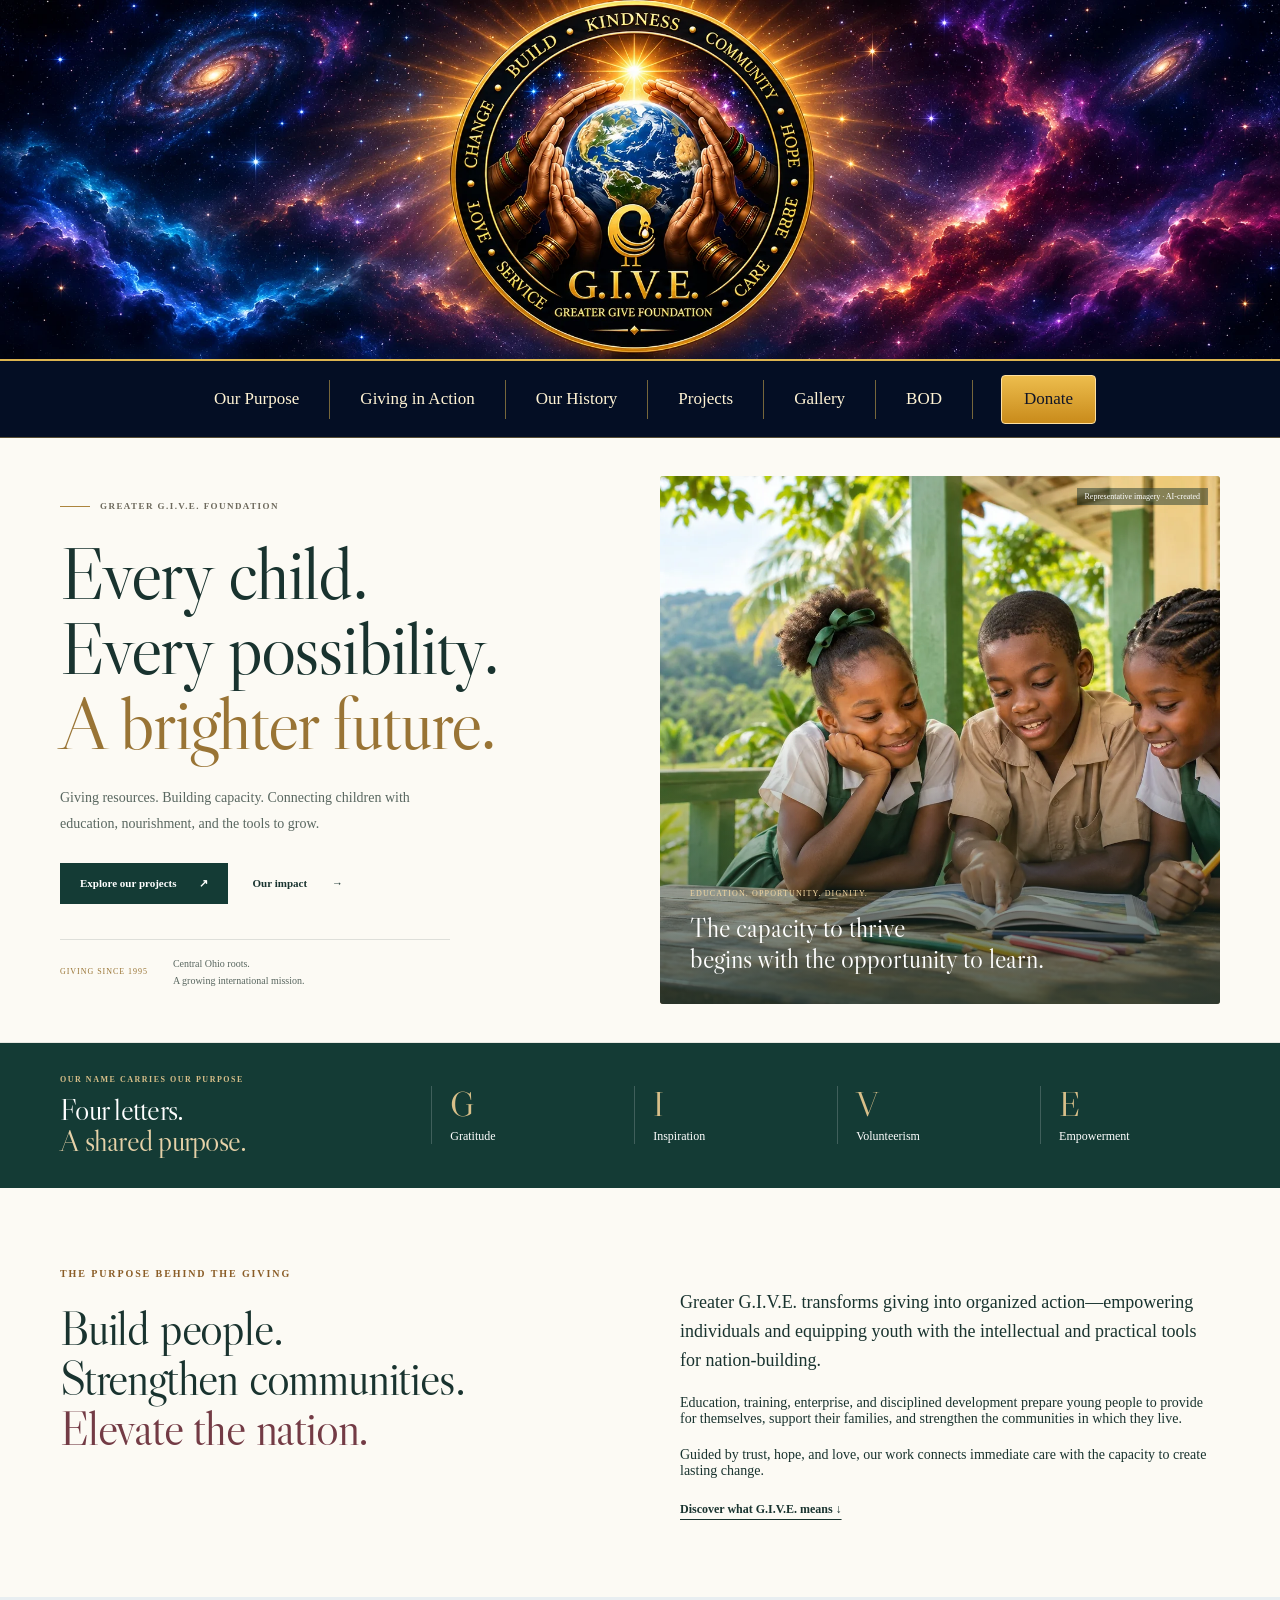
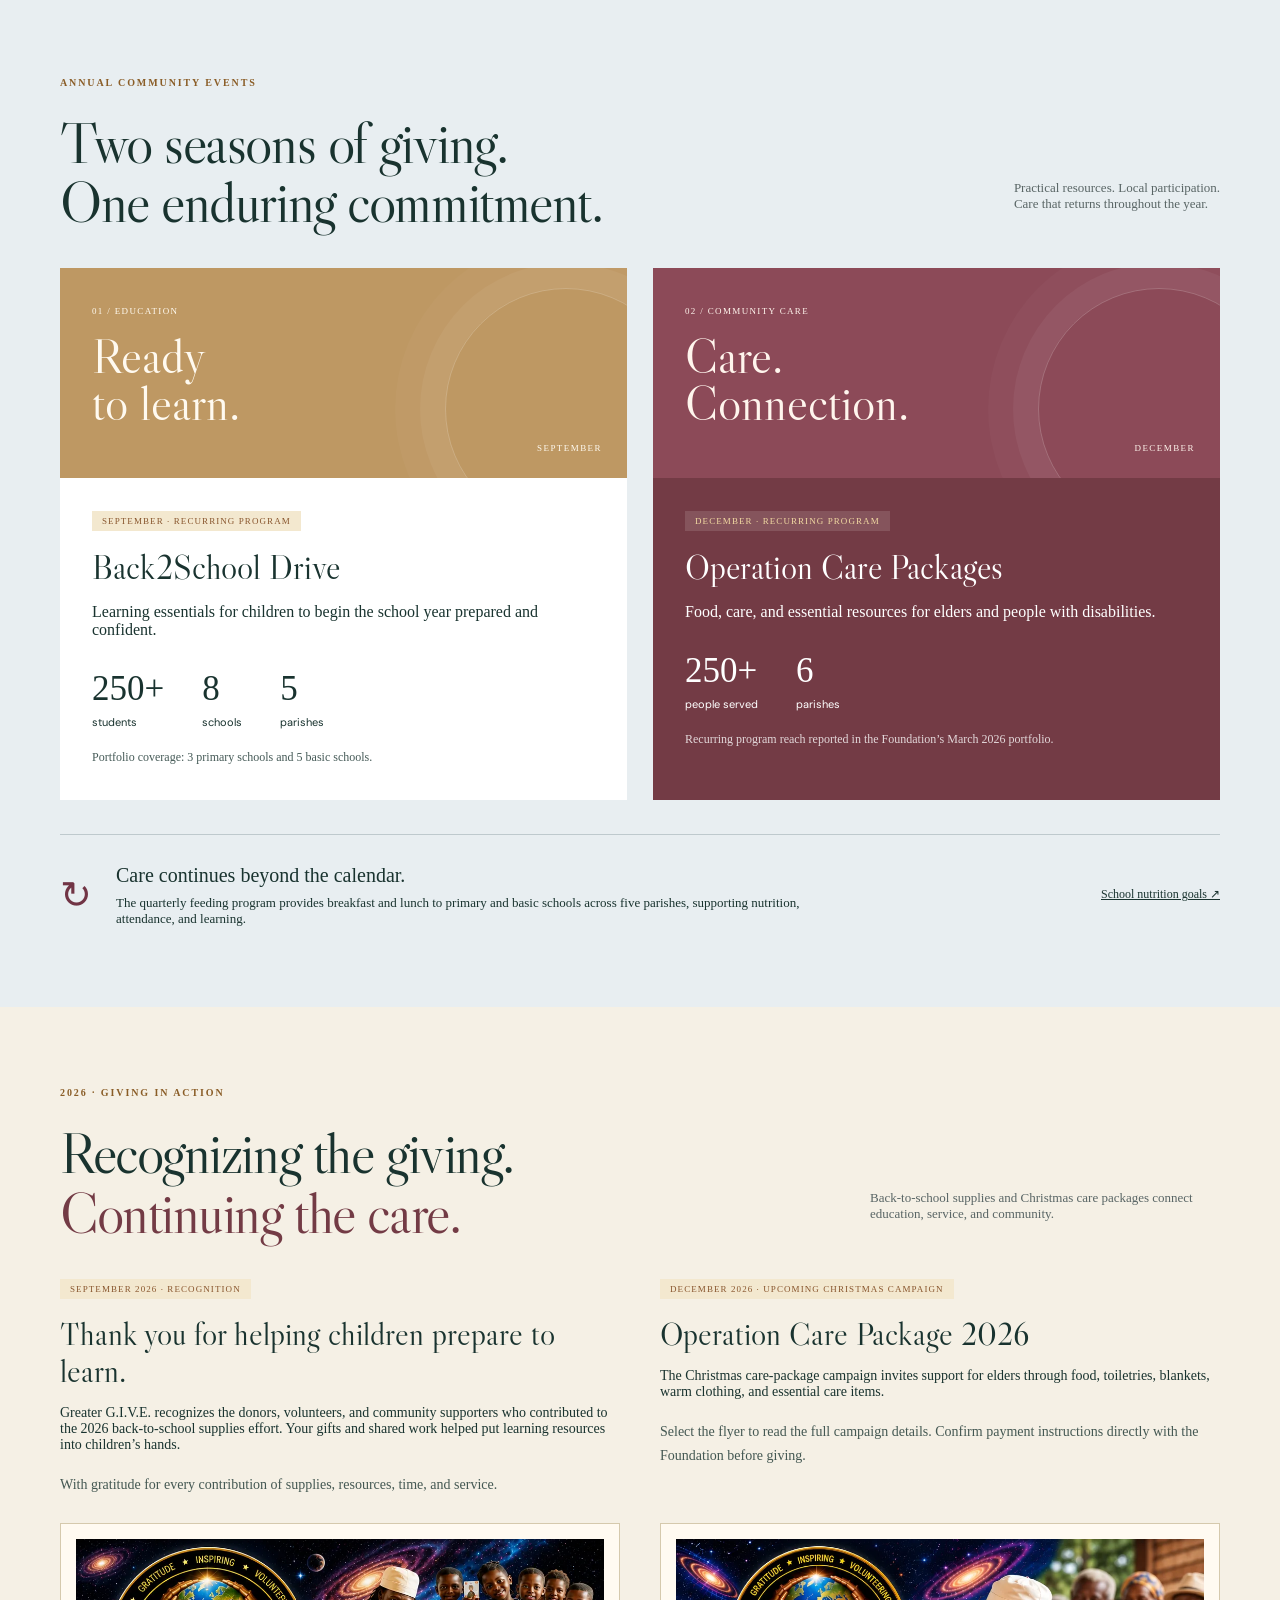
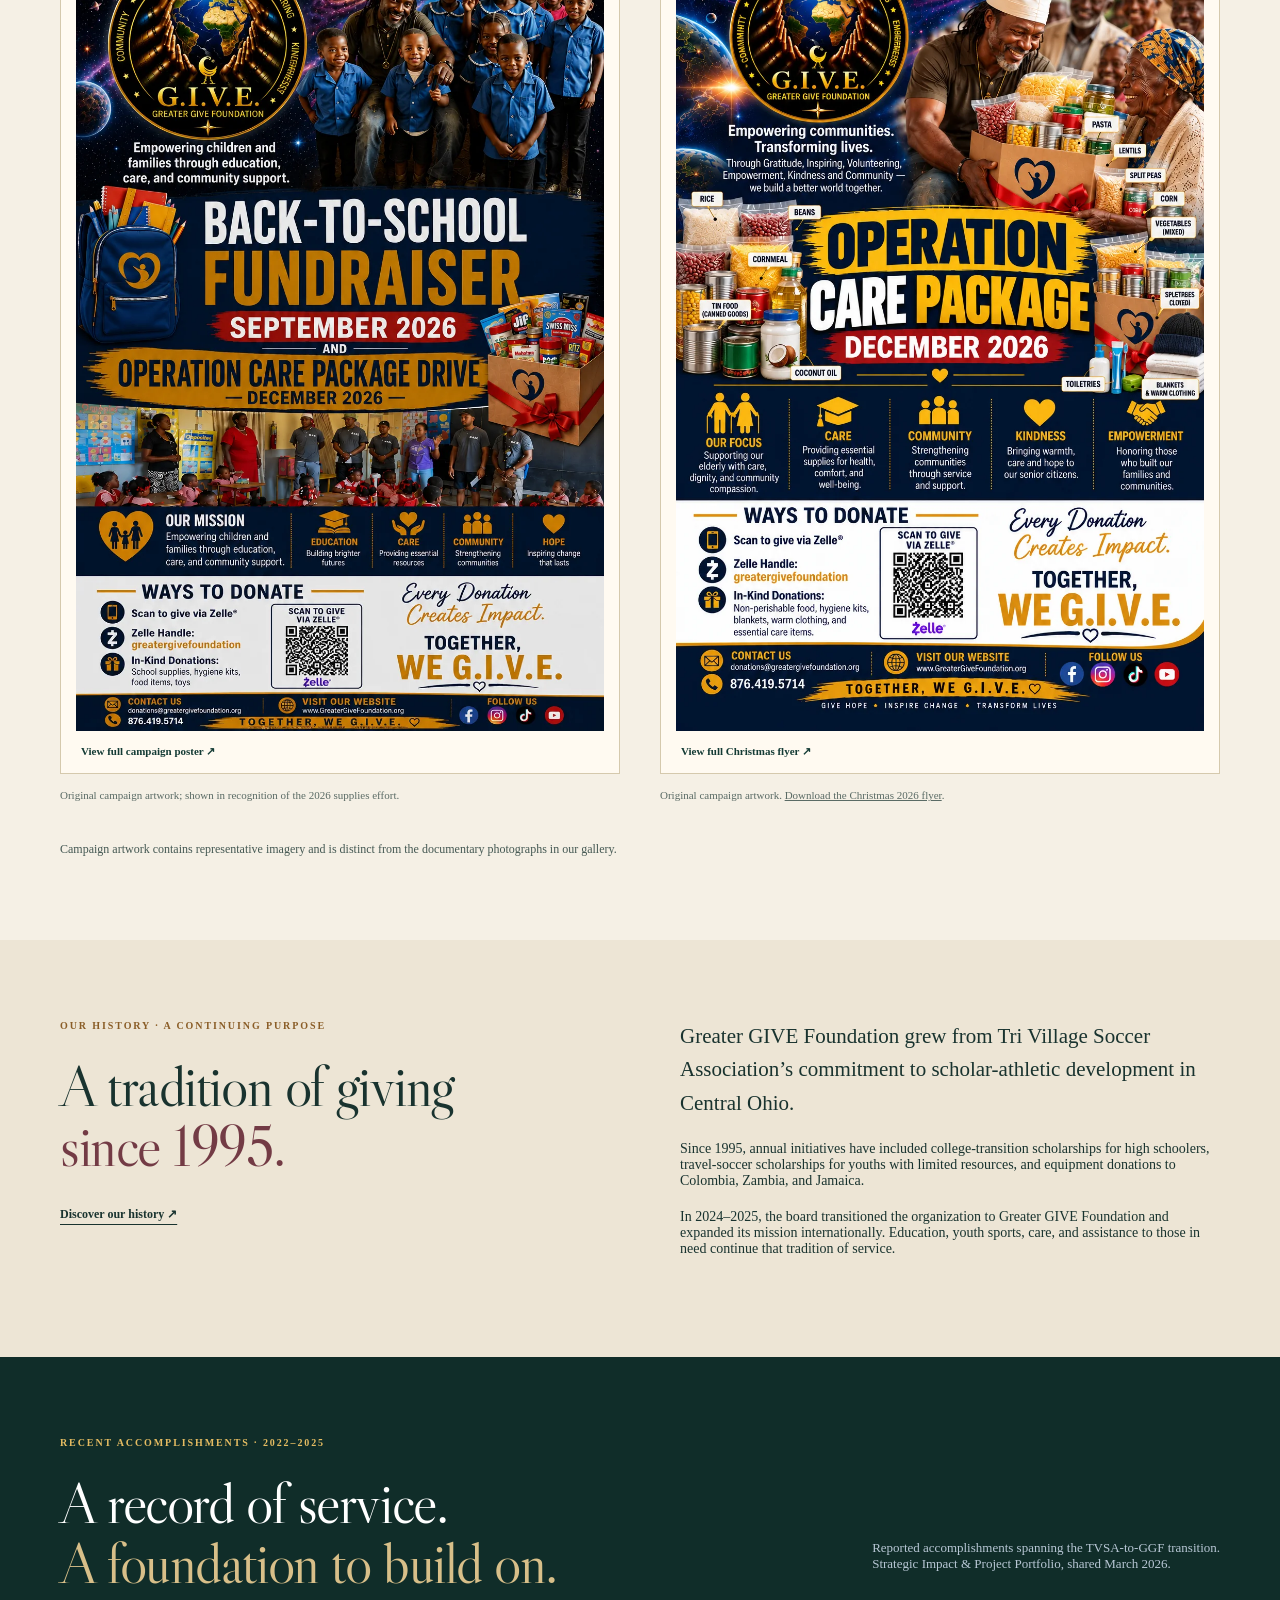
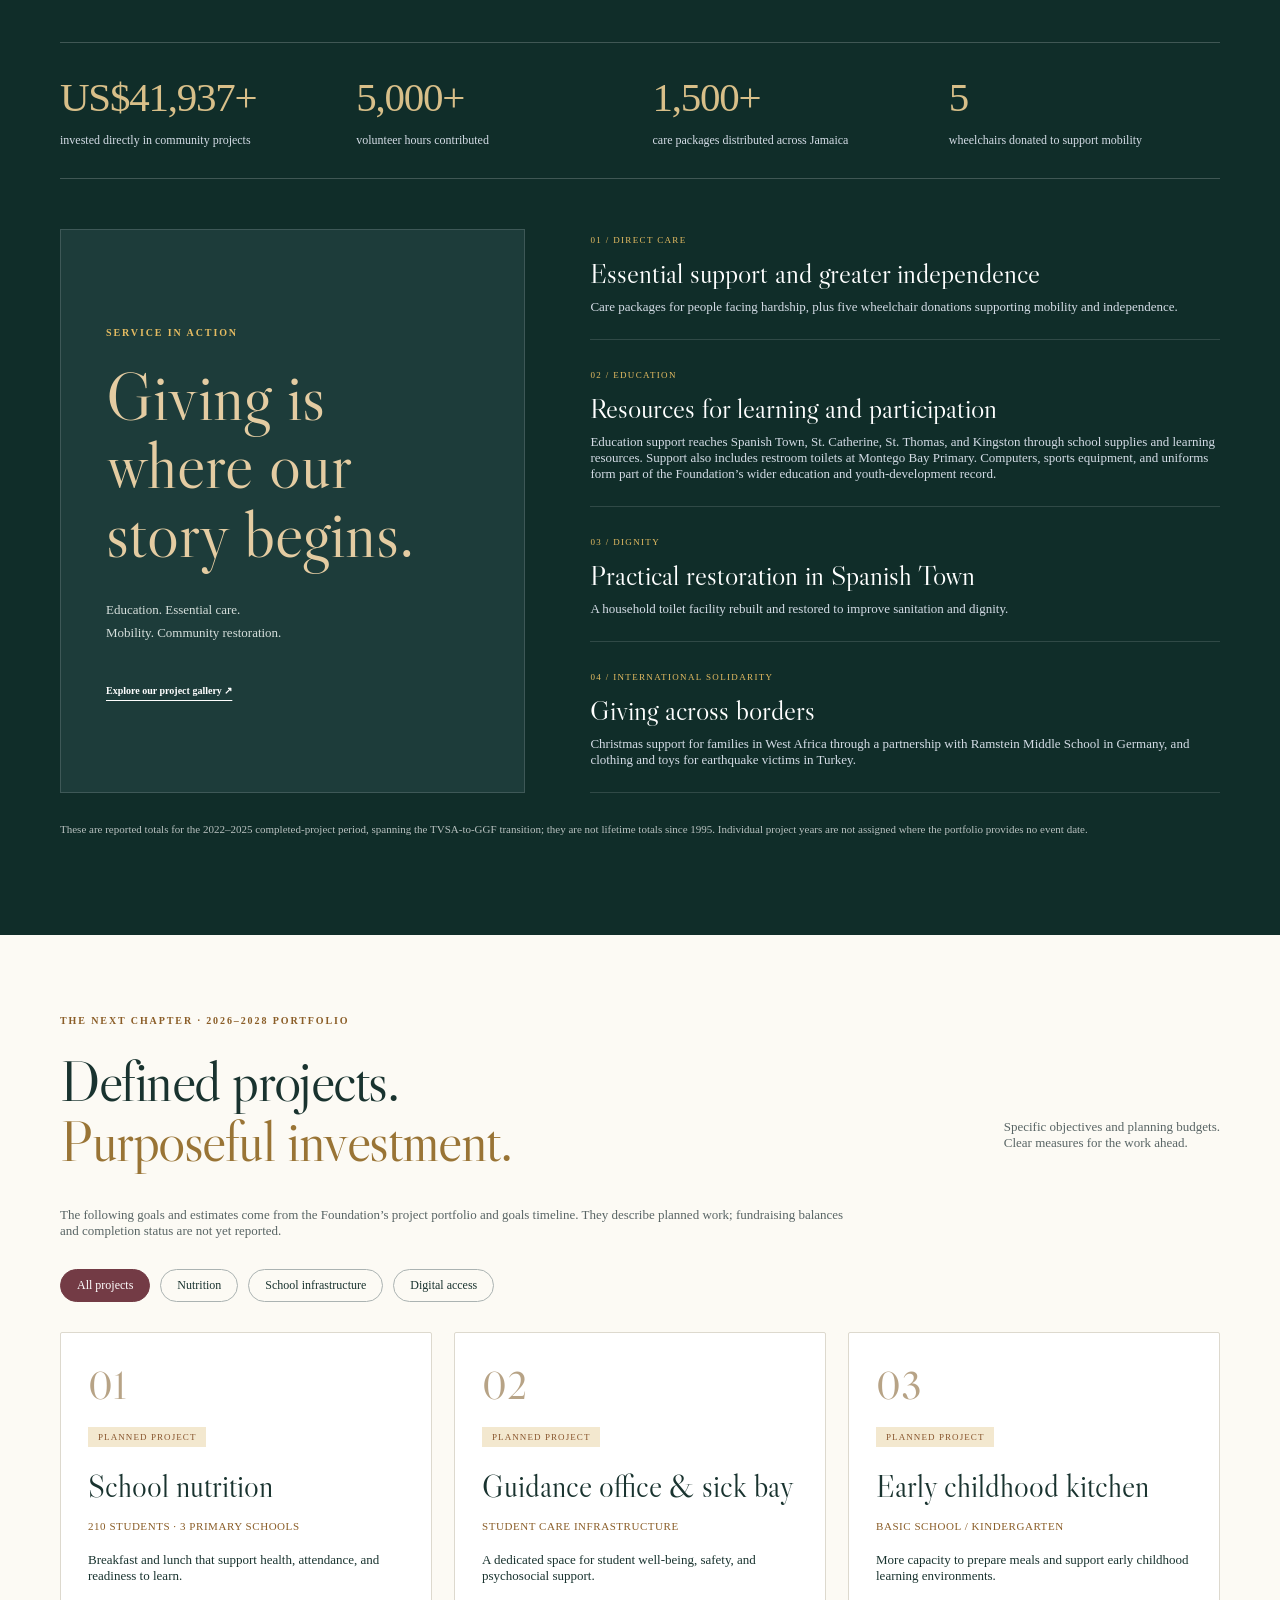
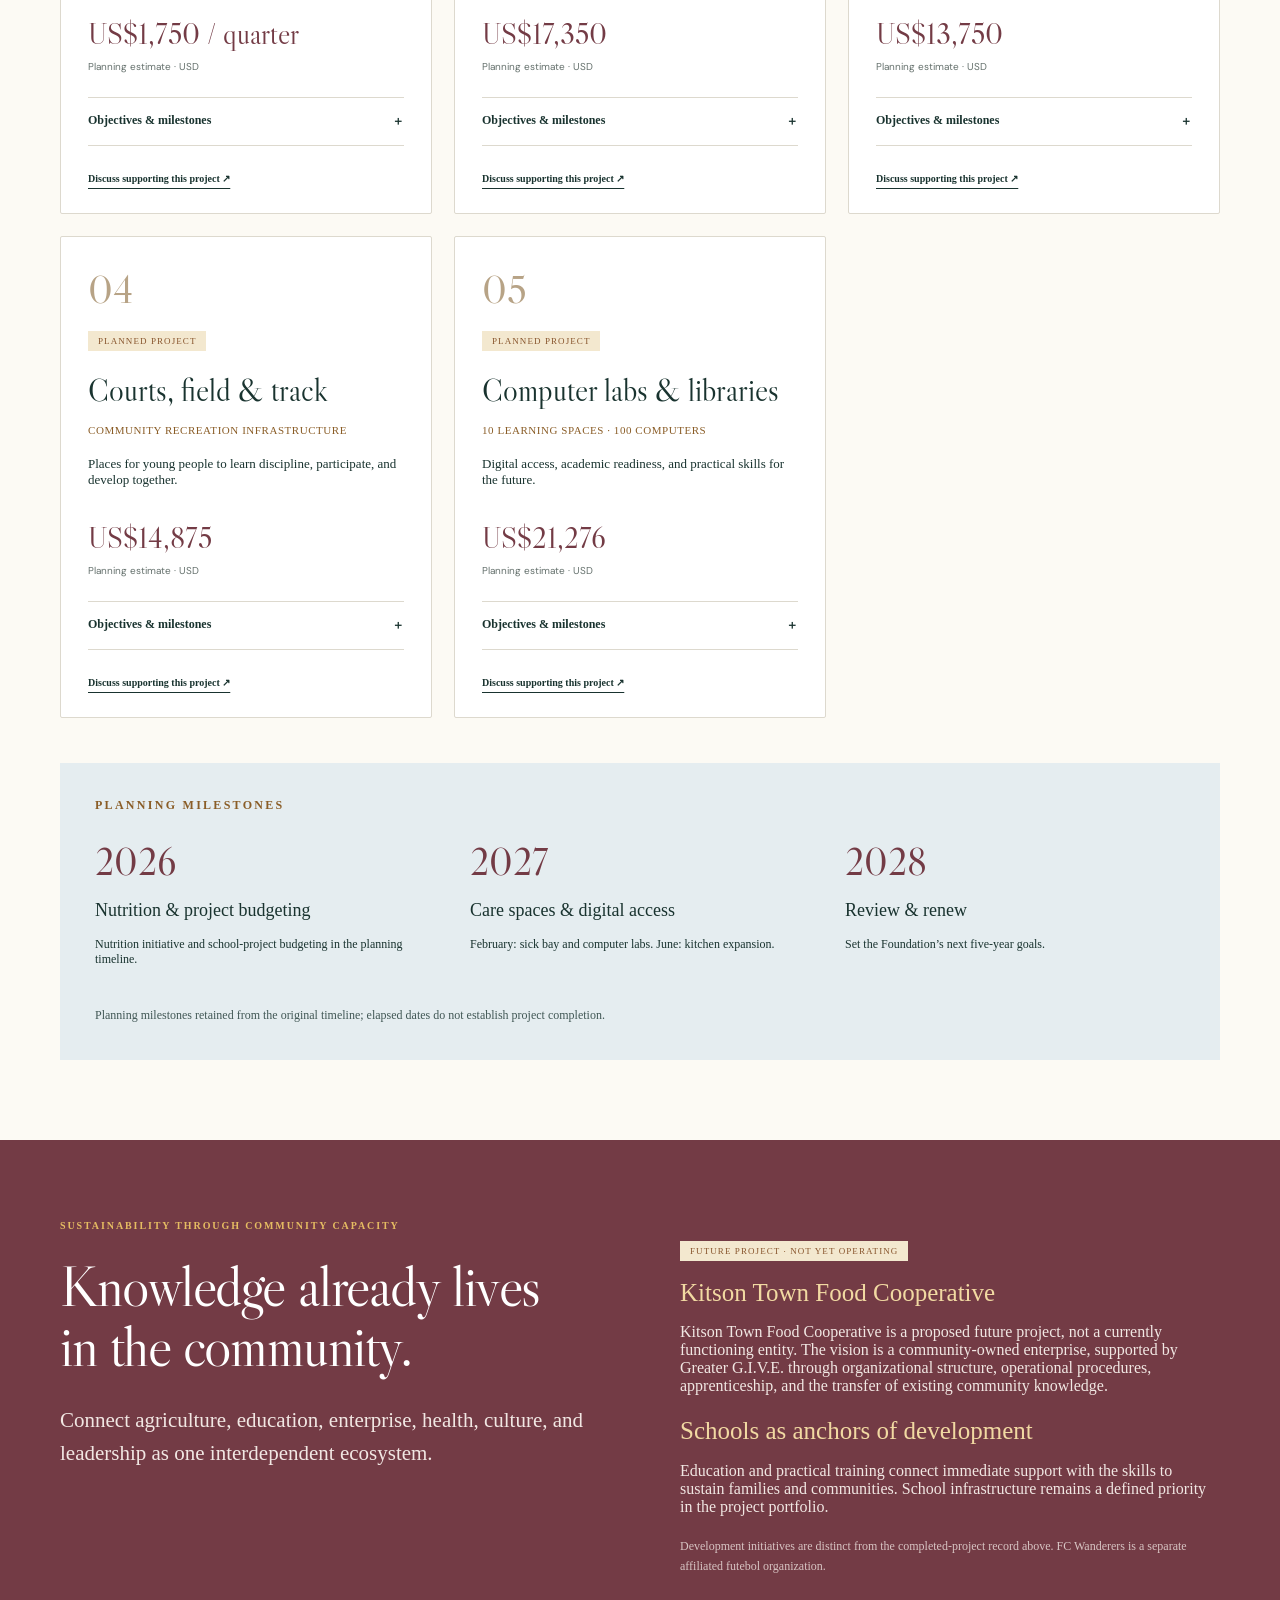
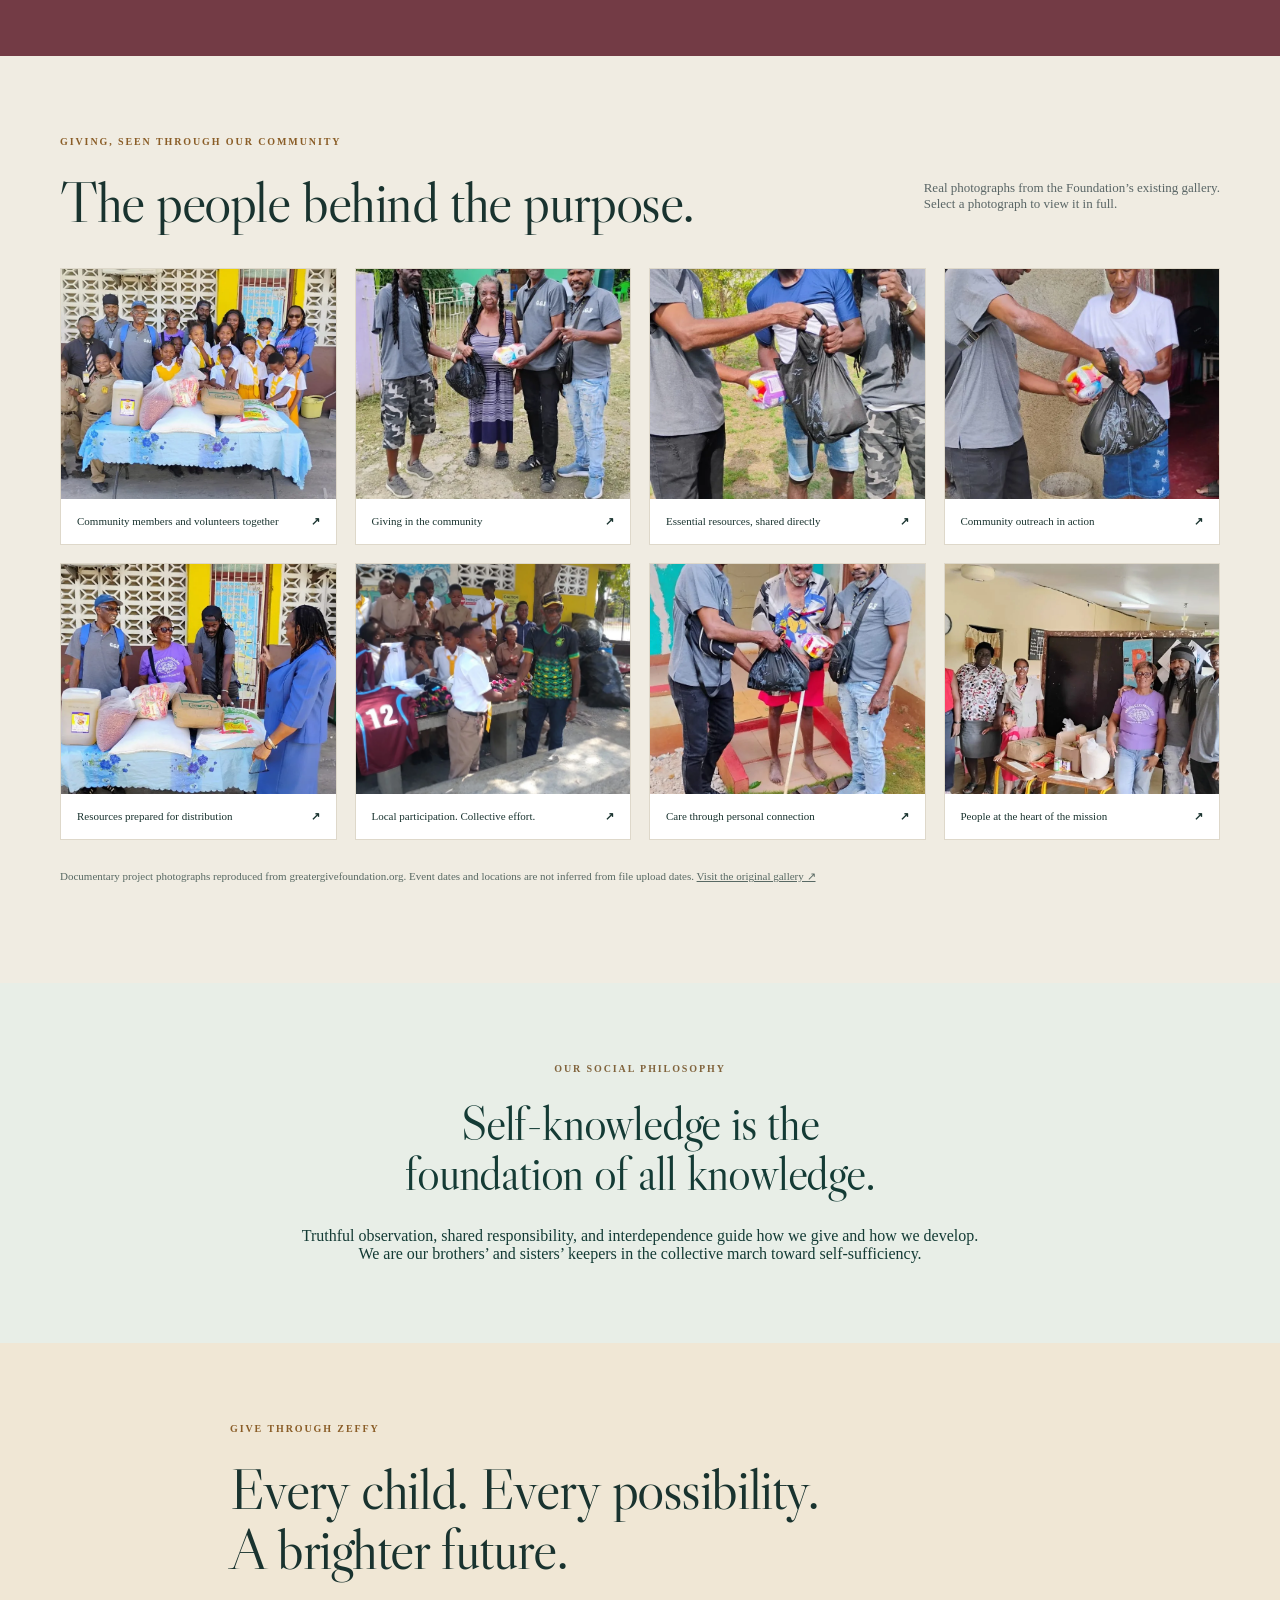
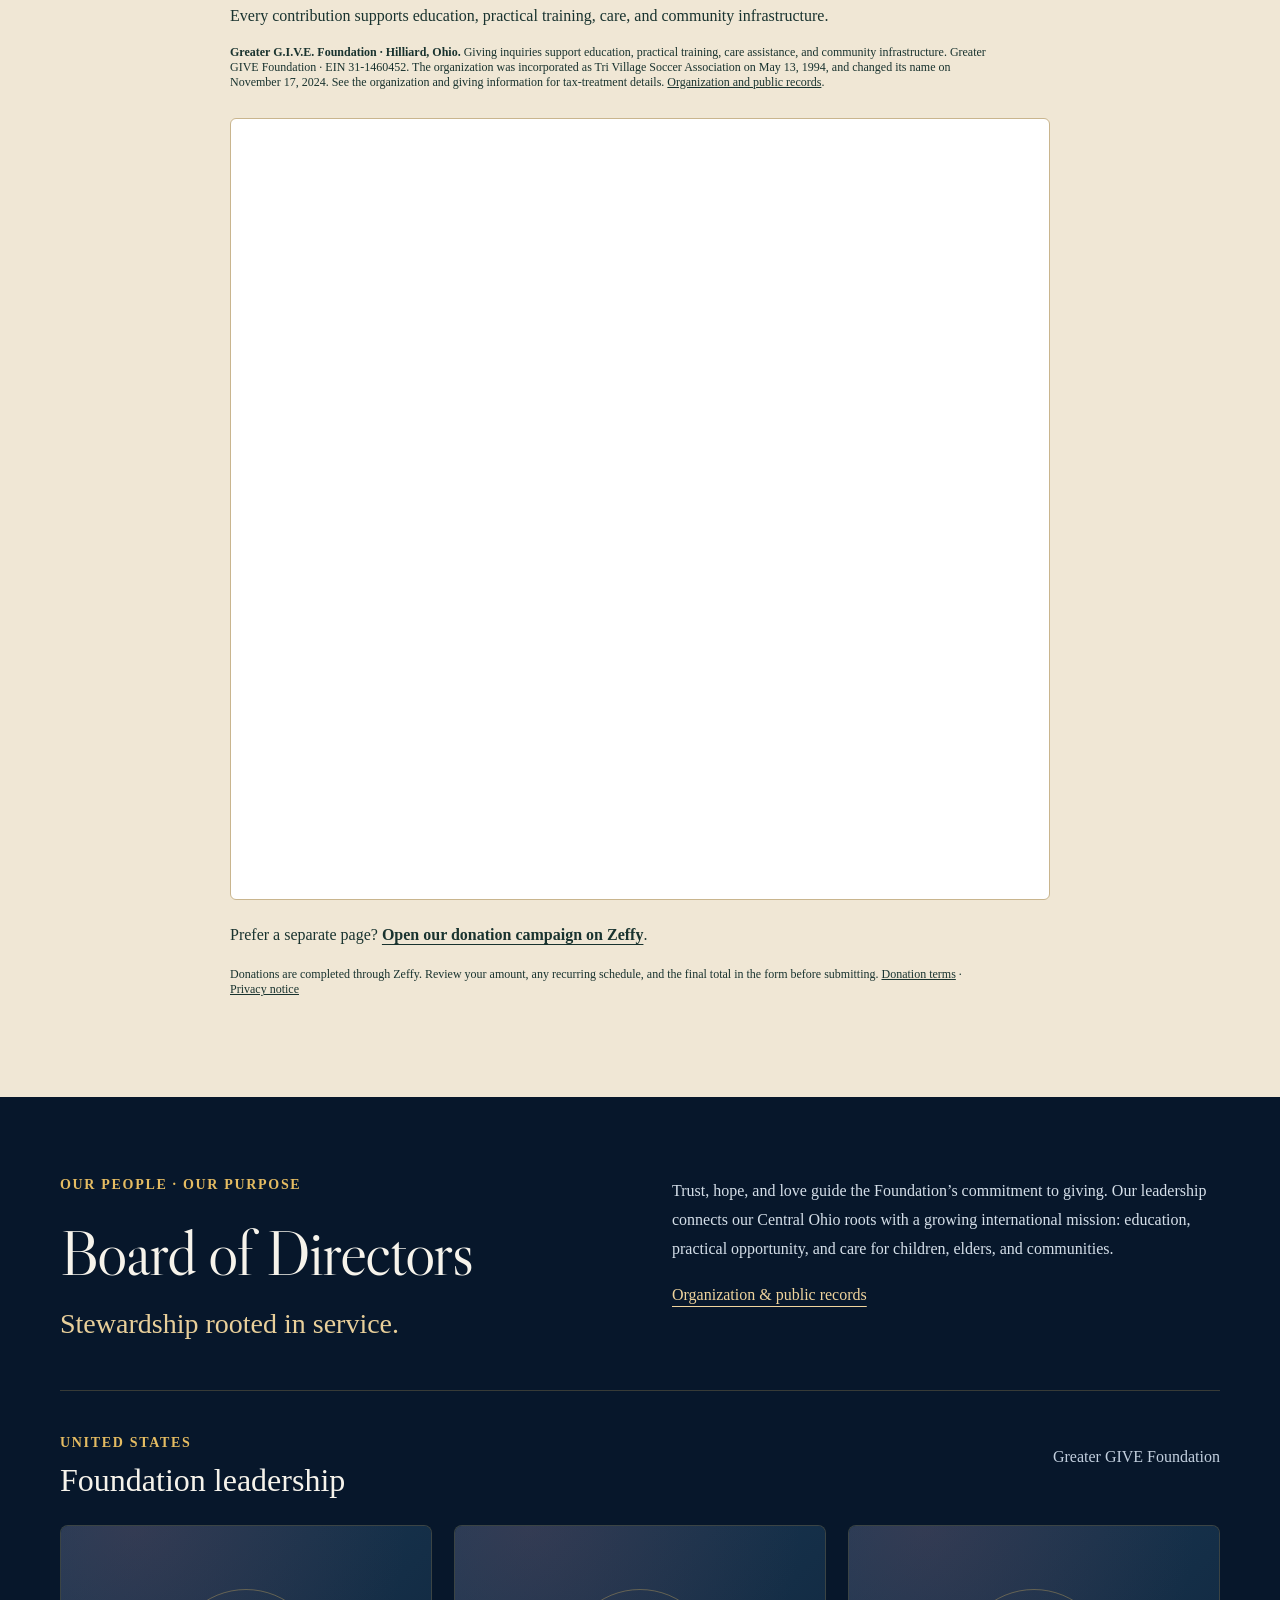
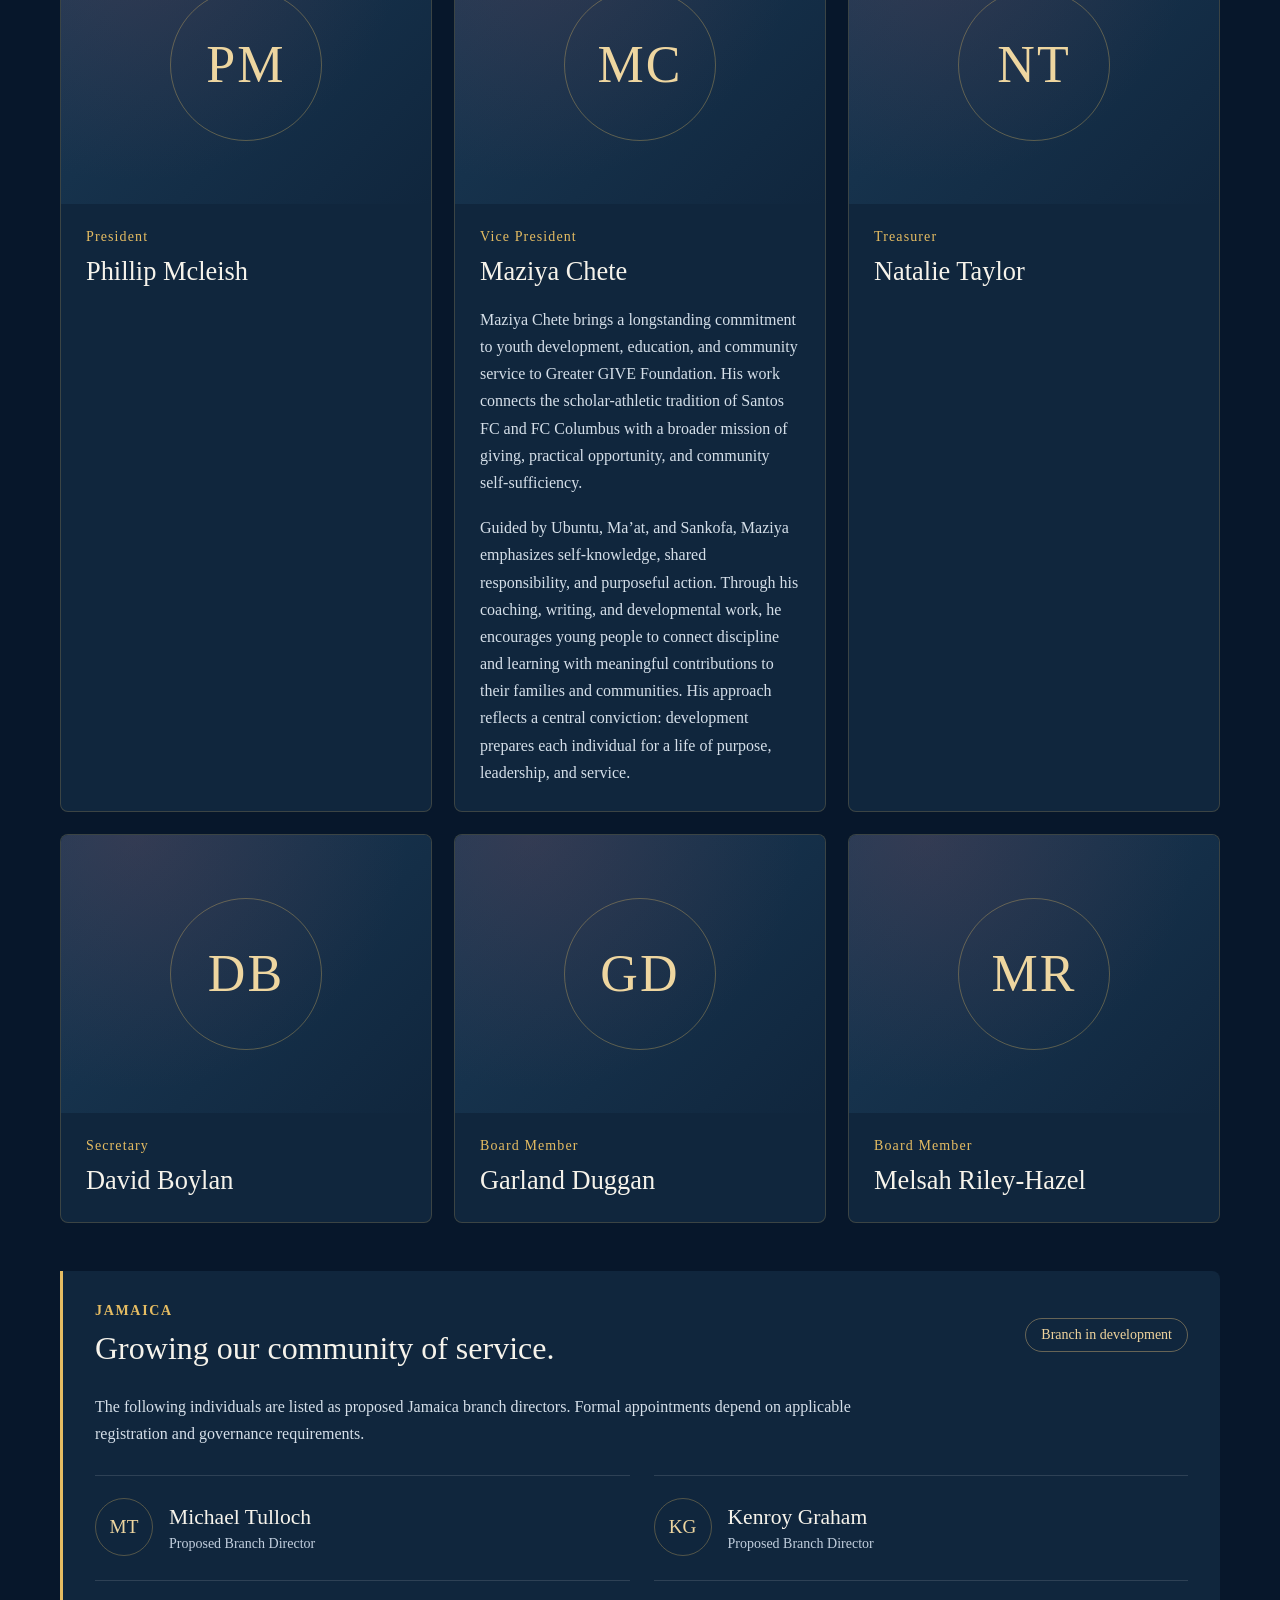
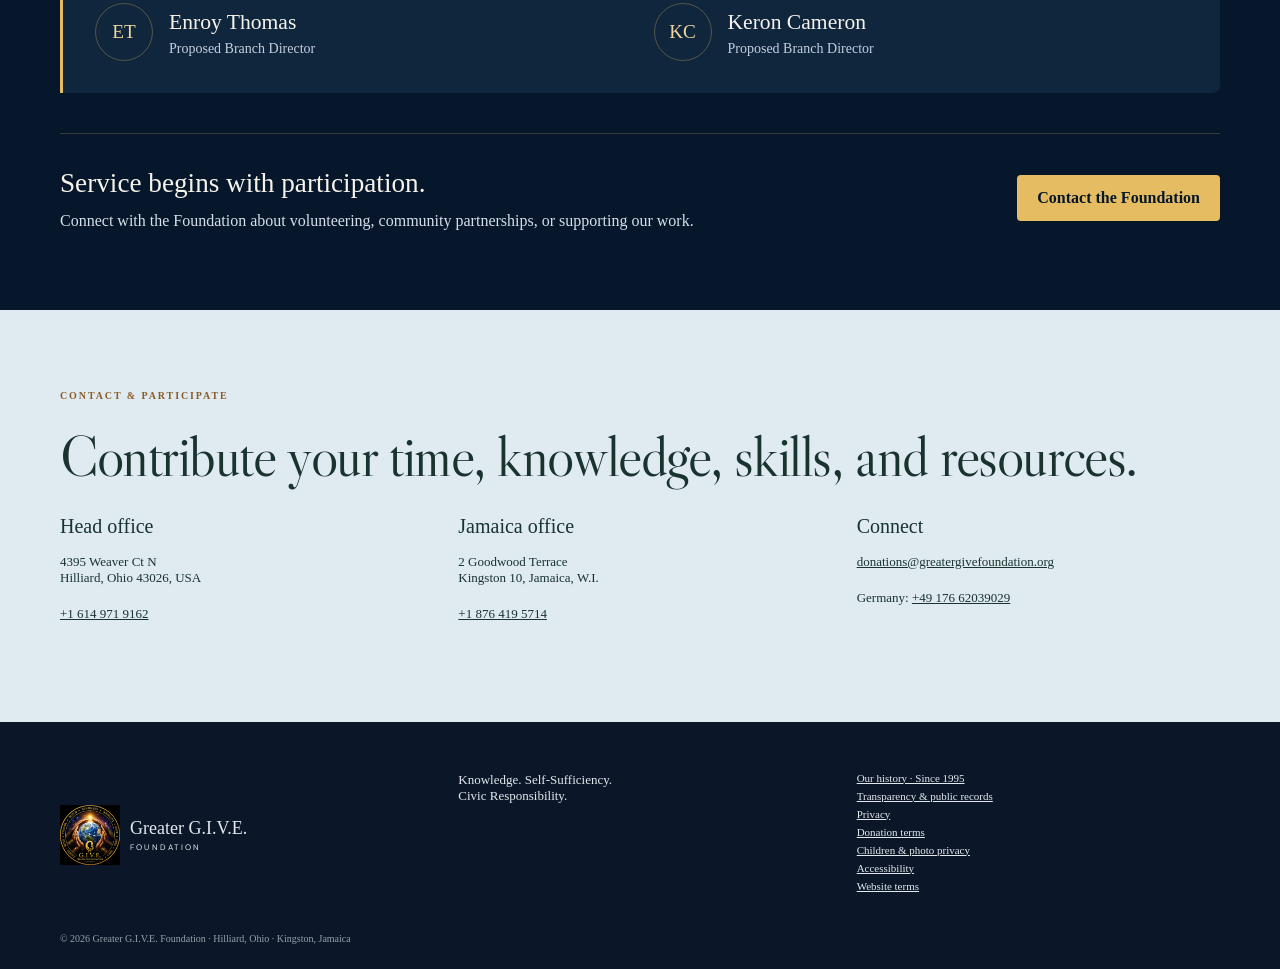
==== commit 81769d5e: "Add approved Maziya Chete biography to board profile" ====
--- a/index.html
+++ b/index.html
@@ -16,4 +16,4 @@
 <div class="zeffy-fallback-frame"><iframe title="Donation form powered by Zeffy" data-zeffy-embed-src="https://www.zeffy.com/embed/donation-form/every-child-every-possibility-a-brighter-future" allowpaymentrequest allowTransparency="true"></iframe></div>
 </div>
 <script src="https://www.zeffy.com/embed/v2/zeffy-embed.js" onerror="document.querySelectorAll('[data-zeffy-embed-fallback]').forEach(function(el){el.style.display='block';el.querySelectorAll('iframe[data-zeffy-embed-src]').forEach(function(f){f.src=f.getAttribute('data-zeffy-embed-src');});});"></script>
-</div><p class="zeffy-help">Prefer a separate page? <a href="https://www.zeffy.com/en-US/donation-form/every-child-every-possibility-a-brighter-future" target="_blank" rel="noopener">Open our donation campaign on Zeffy</a>.</p><p class="note">Donations are completed through Zeffy. Review your amount, any recurring schedule, and the final total in the form before submitting. <a href="transparency.html#giving">Donation terms</a> · <a href="transparency.html#privacy">Privacy notice</a></p></div></section><section class="section board-section" id="leadership" aria-labelledby="board-title"><div class="wrap"><div class="board-intro"><div><p class="eyebrow">Our people · Our purpose</p><h2 id="board-title">Board of Directors</h2><p class="board-deck">Stewardship rooted in service.</p></div><div class="board-intro-copy"><p>Trust, hope, and love guide the Foundation’s commitment to giving. Our leadership connects our Central Ohio roots with a growing international mission: education, practical opportunity, and care for children, elders, and communities.</p><a class="board-records" href="transparency.html#status">Organization &amp; public records</a></div></div><div class="board-group"><div class="board-group-heading"><div><p class="eyebrow">United States</p><h3>Foundation leadership</h3></div><p>Greater GIVE Foundation</p></div><div class="director-grid"><article class="director-card"><div class="director-portrait" aria-hidden="true"><span>PM</span></div><div class="director-copy"><p class="director-role">President</p><h4>Phillip Mcleish</h4></div></article><article class="director-card"><div class="director-portrait" aria-hidden="true"><span>MC</span></div><div class="director-copy"><p class="director-role">Vice President</p><h4>Maziya Chete</h4></div></article><article class="director-card"><div class="director-portrait" aria-hidden="true"><span>NT</span></div><div class="director-copy"><p class="director-role">Treasurer</p><h4>Natalie Taylor</h4></div></article><article class="director-card"><div class="director-portrait" aria-hidden="true"><span>DB</span></div><div class="director-copy"><p class="director-role">Secretary</p><h4>David Boylan</h4></div></article><article class="director-card"><div class="director-portrait" aria-hidden="true"><span>GD</span></div><div class="director-copy"><p class="director-role">Board Member</p><h4>Garland Duggan</h4></div></article><article class="director-card"><div class="director-portrait" aria-hidden="true"><span>MR</span></div><div class="director-copy"><p class="director-role">Board Member</p><h4>Melsah Riley-Hazel</h4></div></article></div></div><div class="board-jamaica"><div class="board-group-heading"><div><p class="eyebrow">Jamaica</p><h3>Growing our community of service.</h3></div><span class="board-status">Branch in development</span></div><p class="board-branch-note">The following individuals are listed as proposed Jamaica branch directors. Formal appointments depend on applicable registration and governance requirements.</p><div class="branch-grid"><article class="branch-director"><span class="branch-initials" aria-hidden="true">MT</span><div><h4>Michael Tulloch</h4><p>Proposed Branch Director</p></div></article><article class="branch-director"><span class="branch-initials" aria-hidden="true">KG</span><div><h4>Kenroy Graham</h4><p>Proposed Branch Director</p></div></article><article class="branch-director"><span class="branch-initials" aria-hidden="true">ET</span><div><h4>Enroy Thomas</h4><p>Proposed Branch Director</p></div></article><article class="branch-director"><span class="branch-initials" aria-hidden="true">KC</span><div><h4>Keron Cameron</h4><p>Proposed Branch Director</p></div></article></div></div><div class="board-invitation"><div><h3>Service begins with participation.</h3><p>Connect with the Foundation about volunteering, community partnerships, or supporting our work.</p></div><a href="mailto:donations@greatergivefoundation.org">Contact the Foundation</a></div></div></section><section class="section alt" id="contact"><div class="wrap"><div class="eyebrow">Contact & participate</div><h2>Contribute your time, knowledge, skills, and resources.</h2><div class="contact-grid"><div><h3>Head office</h3><p>4395 Weaver Ct N<br>Hilliard, Ohio 43026, USA</p><p><a href="tel:+16149719162">+1 614 971 9162</a></p></div><div><h3>Jamaica office</h3><p>2 Goodwood Terrace<br>Kingston 10, Jamaica, W.I.</p><p><a href="tel:+18764195714">+1 876 419 5714</a></p></div><div><h3>Connect</h3><p><a href="mailto:donations@greatergivefoundation.org">donations@greatergivefoundation.org</a></p><p>Germany: <a href="tel:+4917662039029">+49 176 62039029</a></p></div></div></div></section></main><footer><div class="wrap footer-grid"><a class="brand" href="#top"><img src="assets/logo.webp" alt="Greater GIVE Foundation seal"><span>Greater <b>G.I.V.E.</b><small>FOUNDATION</small></span></a><p>Knowledge. Self-Sufficiency.<br>Civic Responsibility.</p><div><a href="our-history.html">Our history · Since 1995</a><a href="transparency.html#status">Transparency &amp; public records</a><a href="transparency.html#privacy">Privacy</a><a href="transparency.html#giving">Donation terms</a><a href="transparency.html#children">Children &amp; photo privacy</a><a href="transparency.html#access">Accessibility</a><a href="transparency.html#terms">Website terms</a></div></div><div class="wrap copyright">© 2026 Greater G.I.V.E. Foundation · Hilliard, Ohio · Kingston, Jamaica</div></footer><dialog id="photo-dialog"><button id="close-photo" aria-label="Close photograph">Close ×</button><img id="expanded-photo" alt=""><p id="photo-caption"></p></dialog><script src="assets/app.js" defer></script></body></html>+</div><p class="zeffy-help">Prefer a separate page? <a href="https://www.zeffy.com/en-US/donation-form/every-child-every-possibility-a-brighter-future" target="_blank" rel="noopener">Open our donation campaign on Zeffy</a>.</p><p class="note">Donations are completed through Zeffy. Review your amount, any recurring schedule, and the final total in the form before submitting. <a href="transparency.html#giving">Donation terms</a> · <a href="transparency.html#privacy">Privacy notice</a></p></div></section><section class="section board-section" id="leadership" aria-labelledby="board-title"><div class="wrap"><div class="board-intro"><div><p class="eyebrow">Our people · Our purpose</p><h2 id="board-title">Board of Directors</h2><p class="board-deck">Stewardship rooted in service.</p></div><div class="board-intro-copy"><p>Trust, hope, and love guide the Foundation’s commitment to giving. Our leadership connects our Central Ohio roots with a growing international mission: education, practical opportunity, and care for children, elders, and communities.</p><a class="board-records" href="transparency.html#status">Organization &amp; public records</a></div></div><div class="board-group"><div class="board-group-heading"><div><p class="eyebrow">United States</p><h3>Foundation leadership</h3></div><p>Greater GIVE Foundation</p></div><div class="director-grid"><article class="director-card"><div class="director-portrait" aria-hidden="true"><span>PM</span></div><div class="director-copy"><p class="director-role">President</p><h4>Phillip Mcleish</h4></div></article><article class="director-card"><div class="director-portrait" aria-hidden="true"><span>MC</span></div><div class="director-copy"><p class="director-role">Vice President</p><h4>Maziya Chete</h4><p class="director-bio">Maziya Chete brings a longstanding commitment to youth development, education, and community service to Greater GIVE Foundation. His work connects the scholar-athletic tradition of Santos FC and FC Columbus with a broader mission of giving, practical opportunity, and community self-sufficiency.</p><p class="director-bio">Guided by Ubuntu, Ma’at, and Sankofa, Maziya emphasizes self-knowledge, shared responsibility, and purposeful action. Through his coaching, writing, and developmental work, he encourages young people to connect discipline and learning with meaningful contributions to their families and communities. His approach reflects a central conviction: development prepares each individual for a life of purpose, leadership, and service.</p></div></article><article class="director-card"><div class="director-portrait" aria-hidden="true"><span>NT</span></div><div class="director-copy"><p class="director-role">Treasurer</p><h4>Natalie Taylor</h4></div></article><article class="director-card"><div class="director-portrait" aria-hidden="true"><span>DB</span></div><div class="director-copy"><p class="director-role">Secretary</p><h4>David Boylan</h4></div></article><article class="director-card"><div class="director-portrait" aria-hidden="true"><span>GD</span></div><div class="director-copy"><p class="director-role">Board Member</p><h4>Garland Duggan</h4></div></article><article class="director-card"><div class="director-portrait" aria-hidden="true"><span>MR</span></div><div class="director-copy"><p class="director-role">Board Member</p><h4>Melsah Riley-Hazel</h4></div></article></div></div><div class="board-jamaica"><div class="board-group-heading"><div><p class="eyebrow">Jamaica</p><h3>Growing our community of service.</h3></div><span class="board-status">Branch in development</span></div><p class="board-branch-note">The following individuals are listed as proposed Jamaica branch directors. Formal appointments depend on applicable registration and governance requirements.</p><div class="branch-grid"><article class="branch-director"><span class="branch-initials" aria-hidden="true">MT</span><div><h4>Michael Tulloch</h4><p>Proposed Branch Director</p></div></article><article class="branch-director"><span class="branch-initials" aria-hidden="true">KG</span><div><h4>Kenroy Graham</h4><p>Proposed Branch Director</p></div></article><article class="branch-director"><span class="branch-initials" aria-hidden="true">ET</span><div><h4>Enroy Thomas</h4><p>Proposed Branch Director</p></div></article><article class="branch-director"><span class="branch-initials" aria-hidden="true">KC</span><div><h4>Keron Cameron</h4><p>Proposed Branch Director</p></div></article></div></div><div class="board-invitation"><div><h3>Service begins with participation.</h3><p>Connect with the Foundation about volunteering, community partnerships, or supporting our work.</p></div><a href="mailto:donations@greatergivefoundation.org">Contact the Foundation</a></div></div></section><section class="section alt" id="contact"><div class="wrap"><div class="eyebrow">Contact & participate</div><h2>Contribute your time, knowledge, skills, and resources.</h2><div class="contact-grid"><div><h3>Head office</h3><p>4395 Weaver Ct N<br>Hilliard, Ohio 43026, USA</p><p><a href="tel:+16149719162">+1 614 971 9162</a></p></div><div><h3>Jamaica office</h3><p>2 Goodwood Terrace<br>Kingston 10, Jamaica, W.I.</p><p><a href="tel:+18764195714">+1 876 419 5714</a></p></div><div><h3>Connect</h3><p><a href="mailto:donations@greatergivefoundation.org">donations@greatergivefoundation.org</a></p><p>Germany: <a href="tel:+4917662039029">+49 176 62039029</a></p></div></div></div></section></main><footer><div class="wrap footer-grid"><a class="brand" href="#top"><img src="assets/logo.webp" alt="Greater GIVE Foundation seal"><span>Greater <b>G.I.V.E.</b><small>FOUNDATION</small></span></a><p>Knowledge. Self-Sufficiency.<br>Civic Responsibility.</p><div><a href="our-history.html">Our history · Since 1995</a><a href="transparency.html#status">Transparency &amp; public records</a><a href="transparency.html#privacy">Privacy</a><a href="transparency.html#giving">Donation terms</a><a href="transparency.html#children">Children &amp; photo privacy</a><a href="transparency.html#access">Accessibility</a><a href="transparency.html#terms">Website terms</a></div></div><div class="wrap copyright">© 2026 Greater G.I.V.E. Foundation · Hilliard, Ohio · Kingston, Jamaica</div></footer><dialog id="photo-dialog"><button id="close-photo" aria-label="Close photograph">Close ×</button><img id="expanded-photo" alt=""><p id="photo-caption"></p></dialog><script src="assets/app.js" defer></script></body></html>
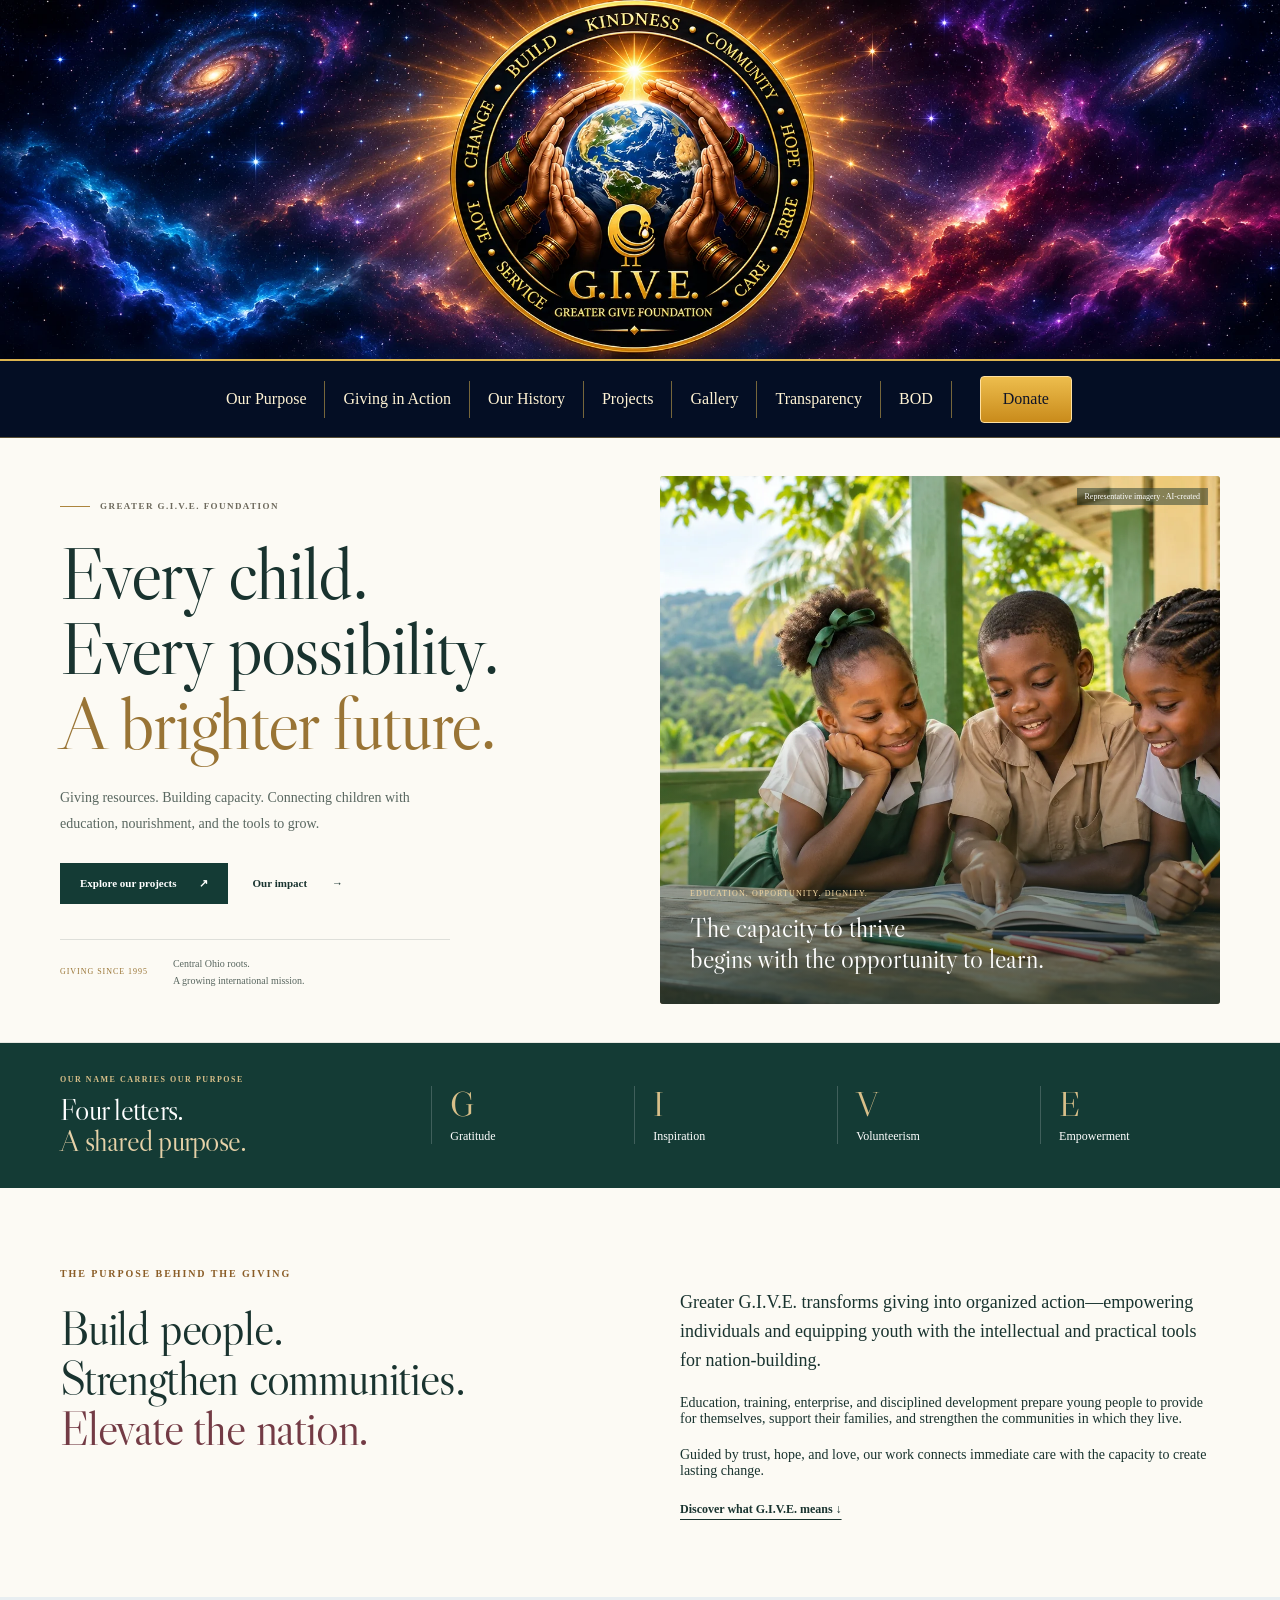
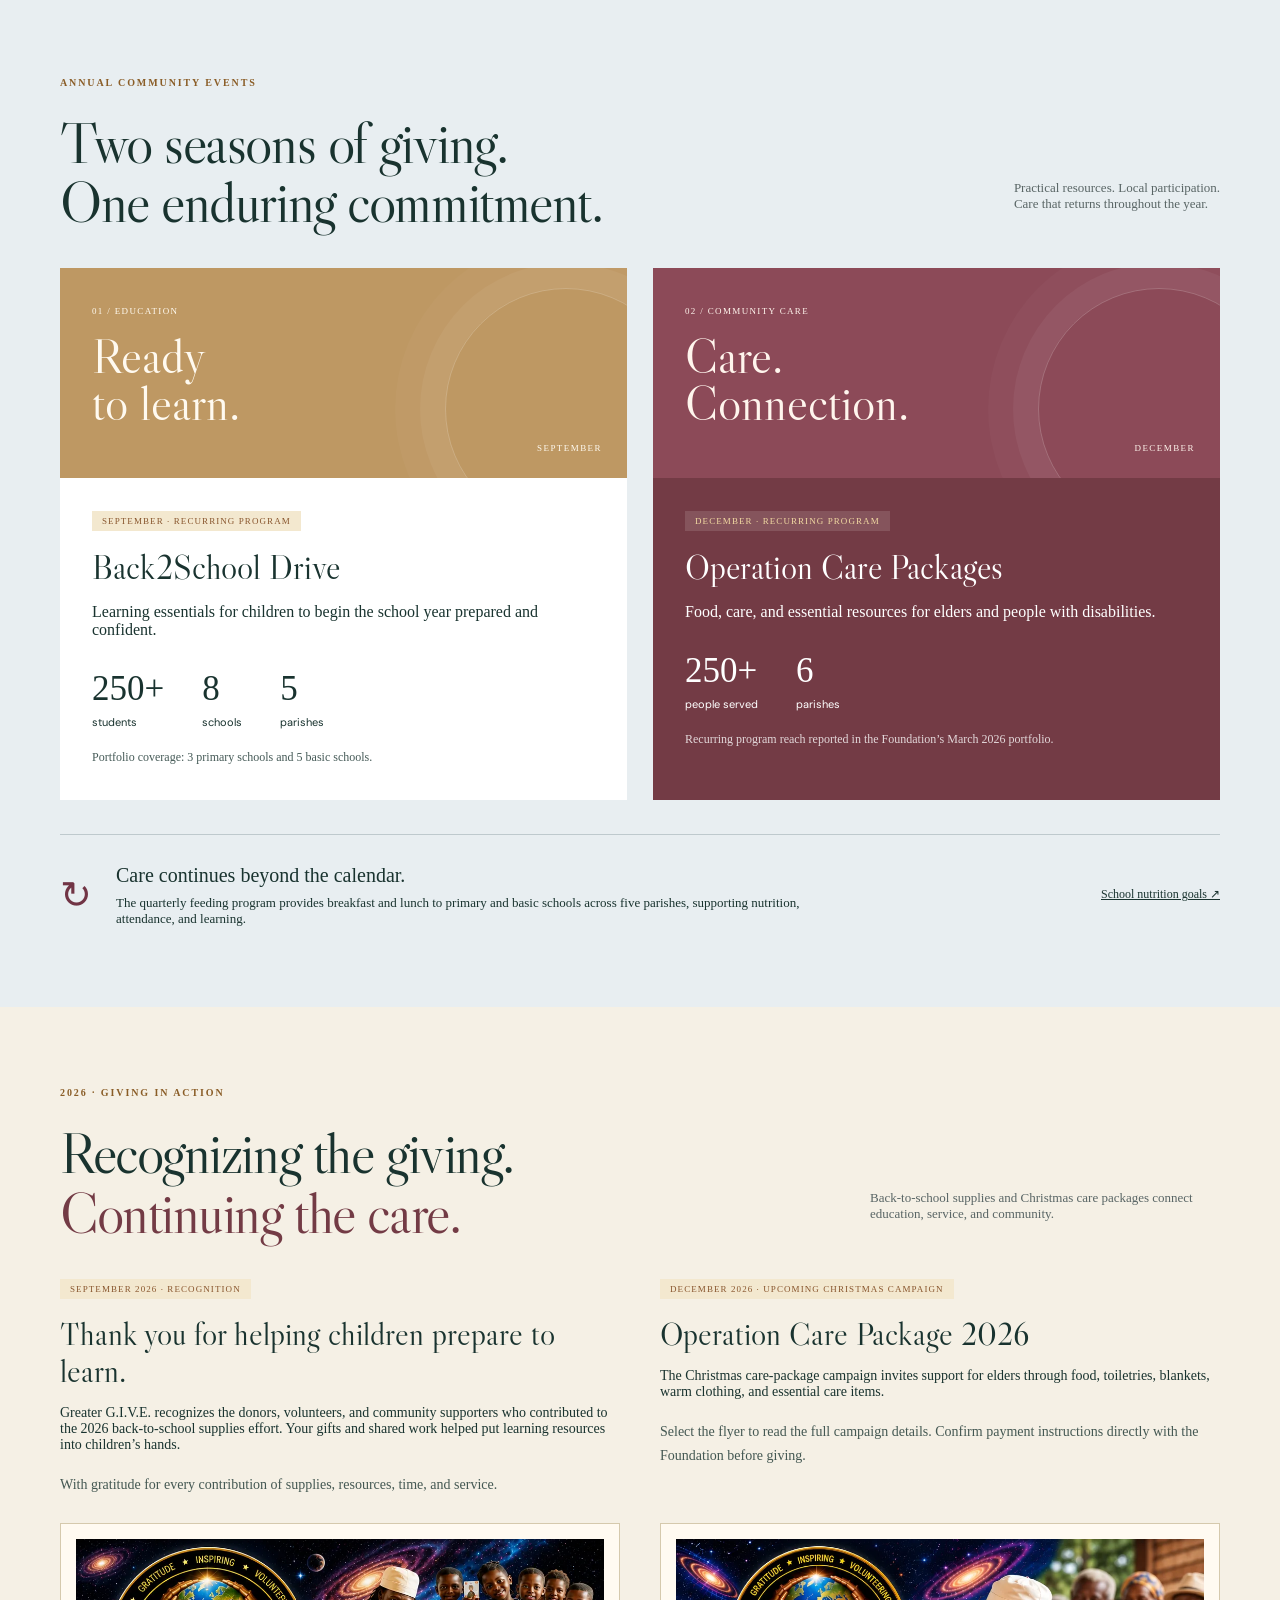
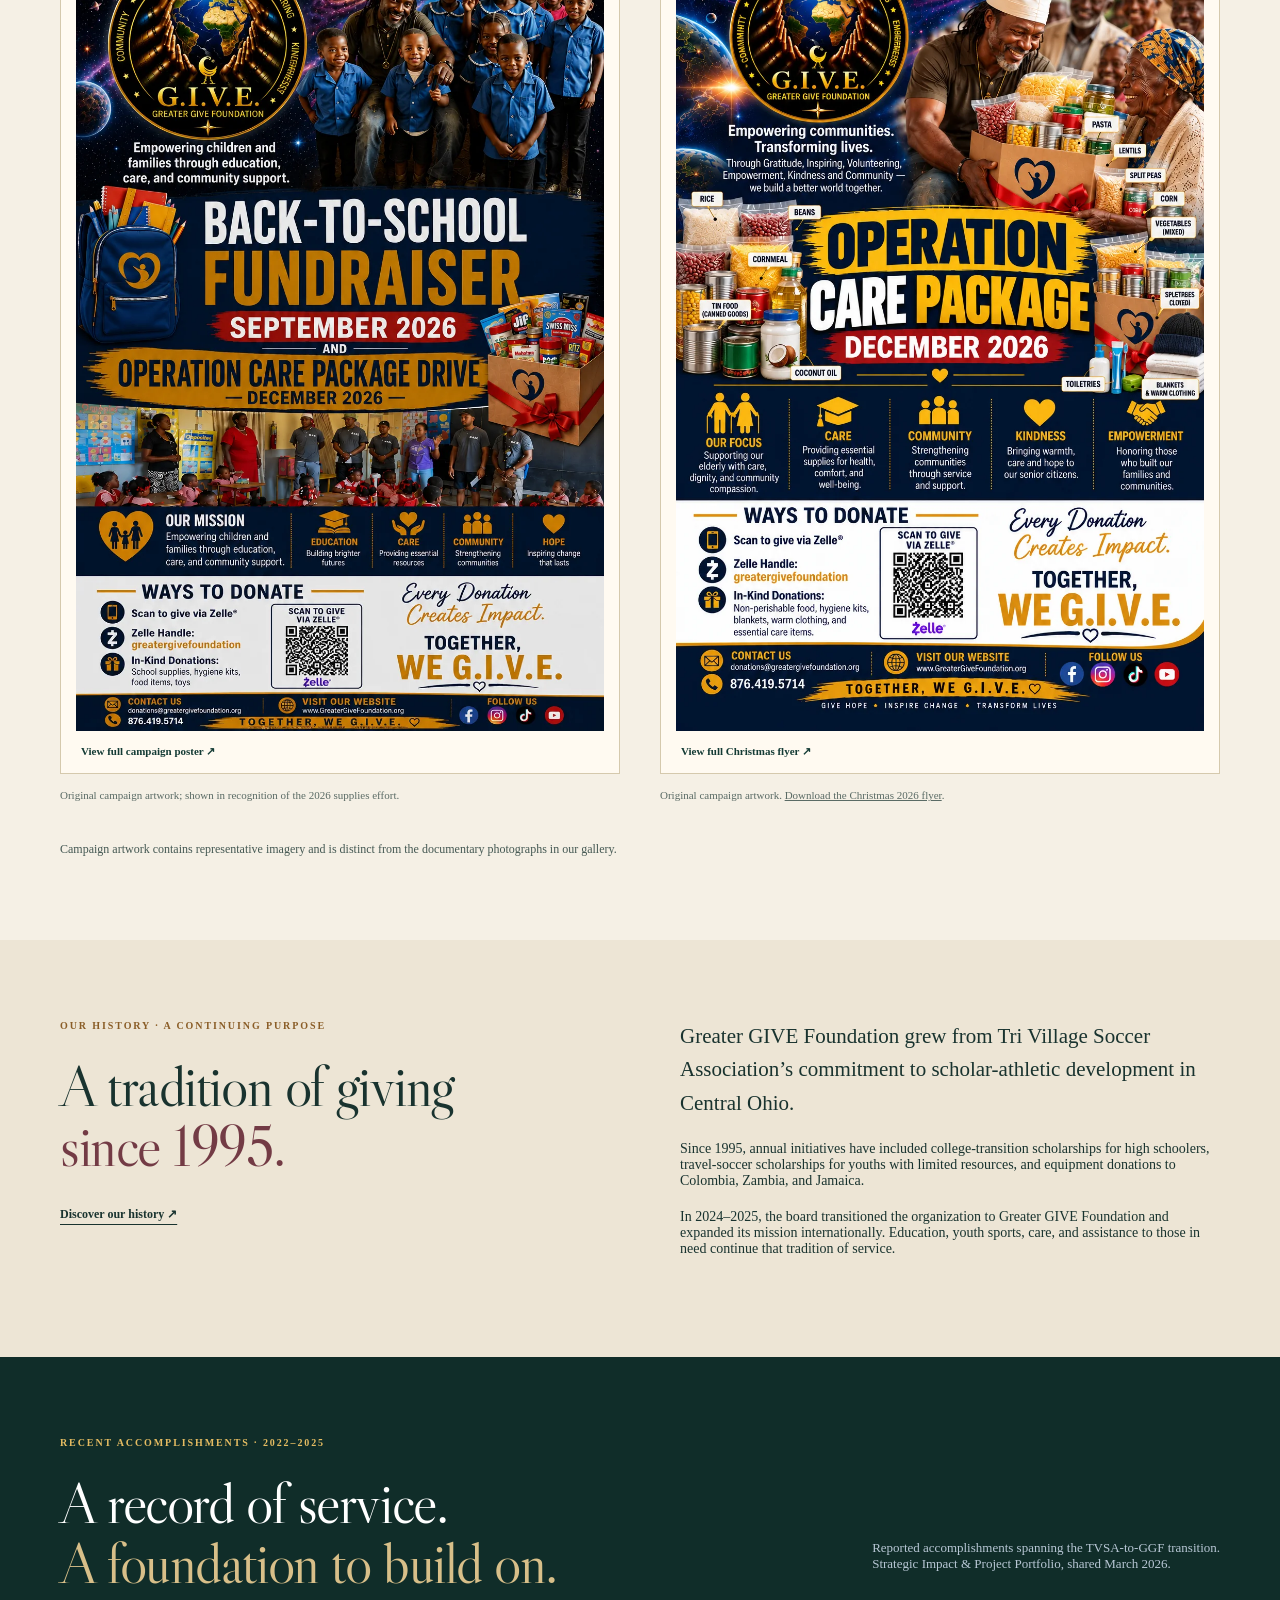
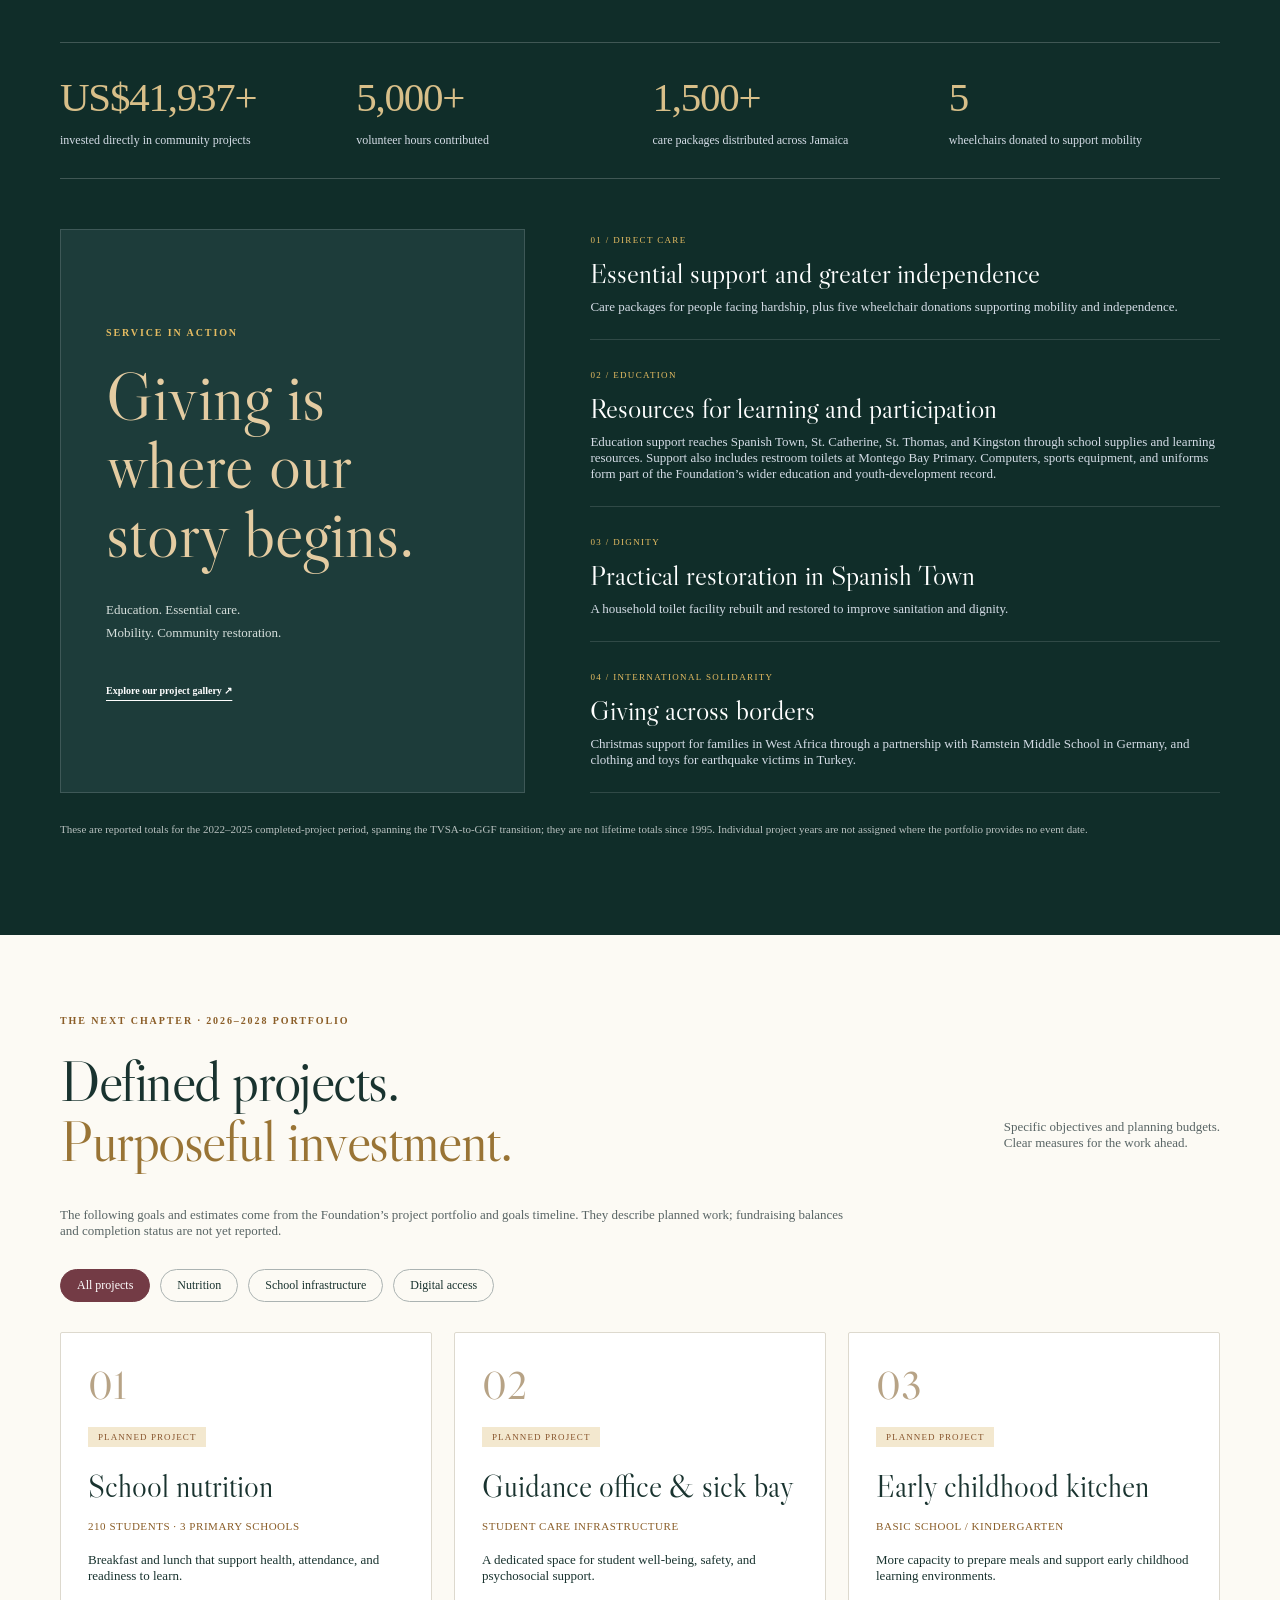
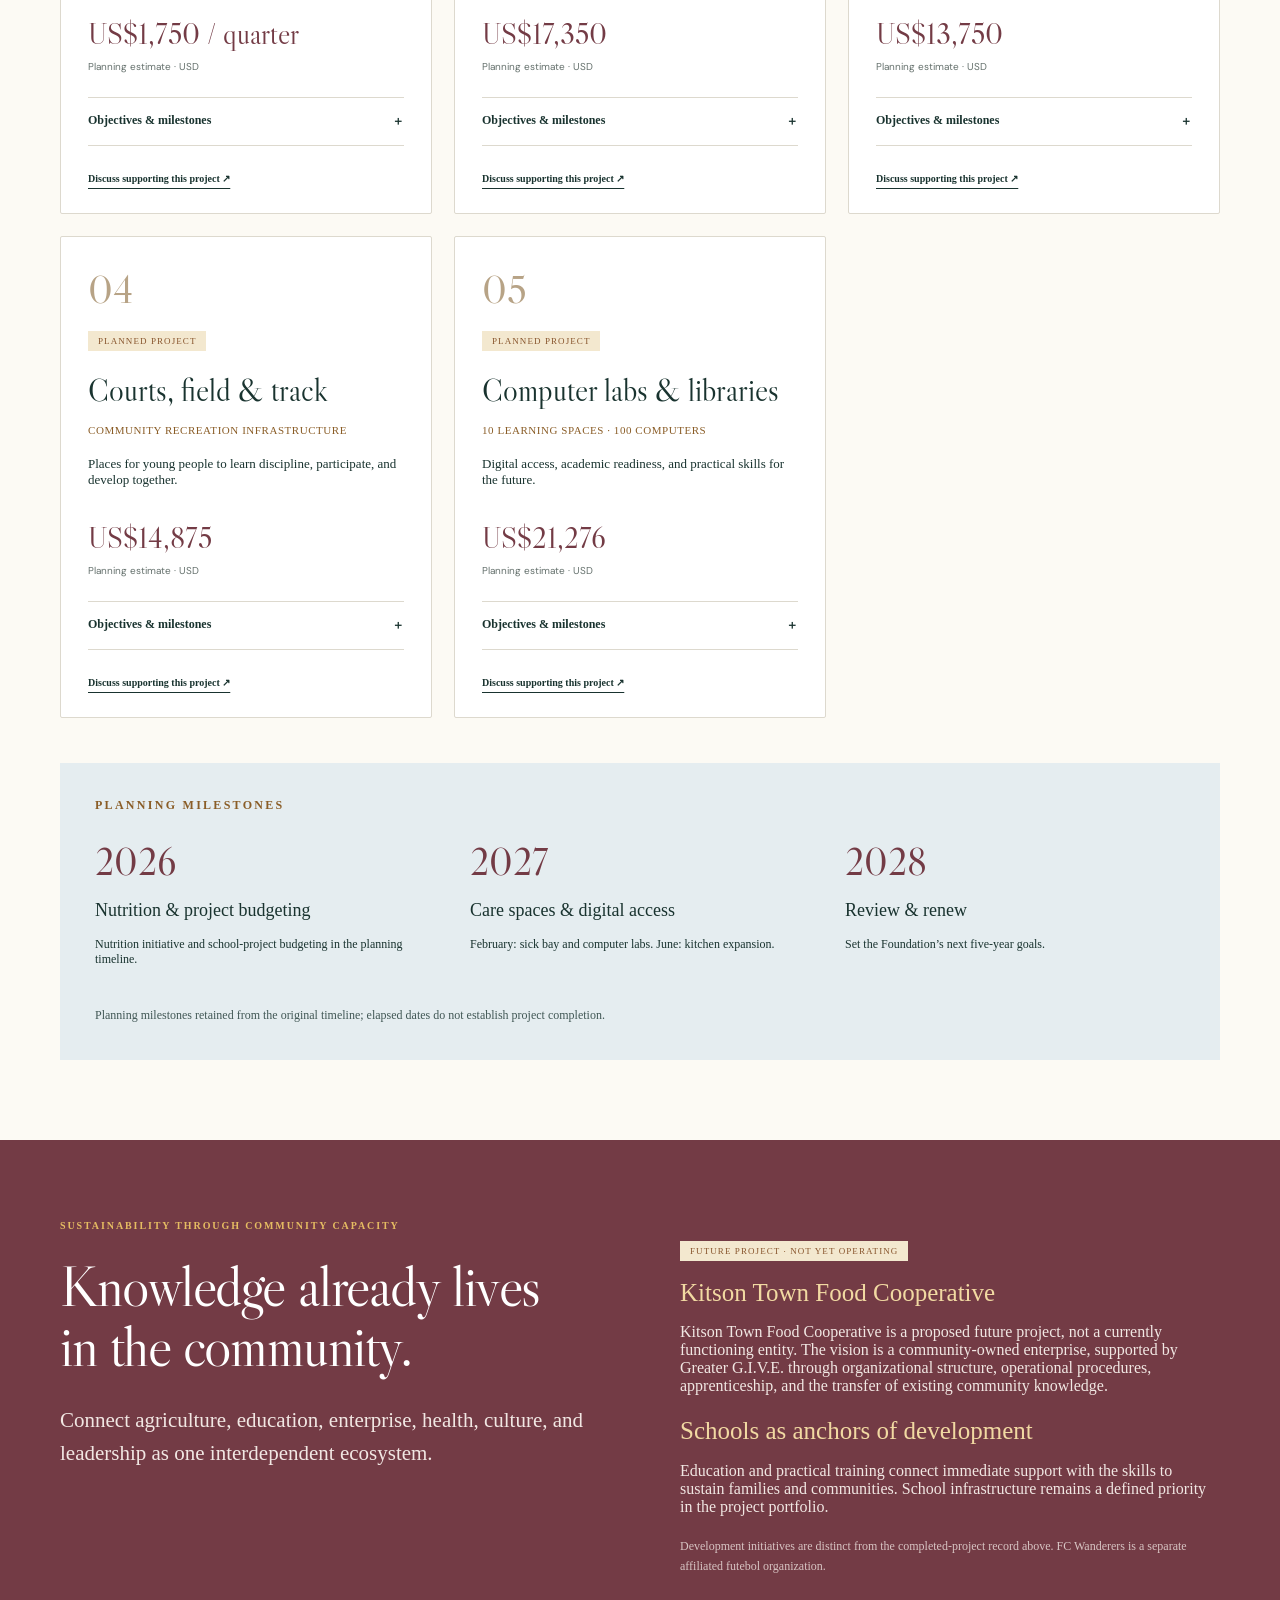
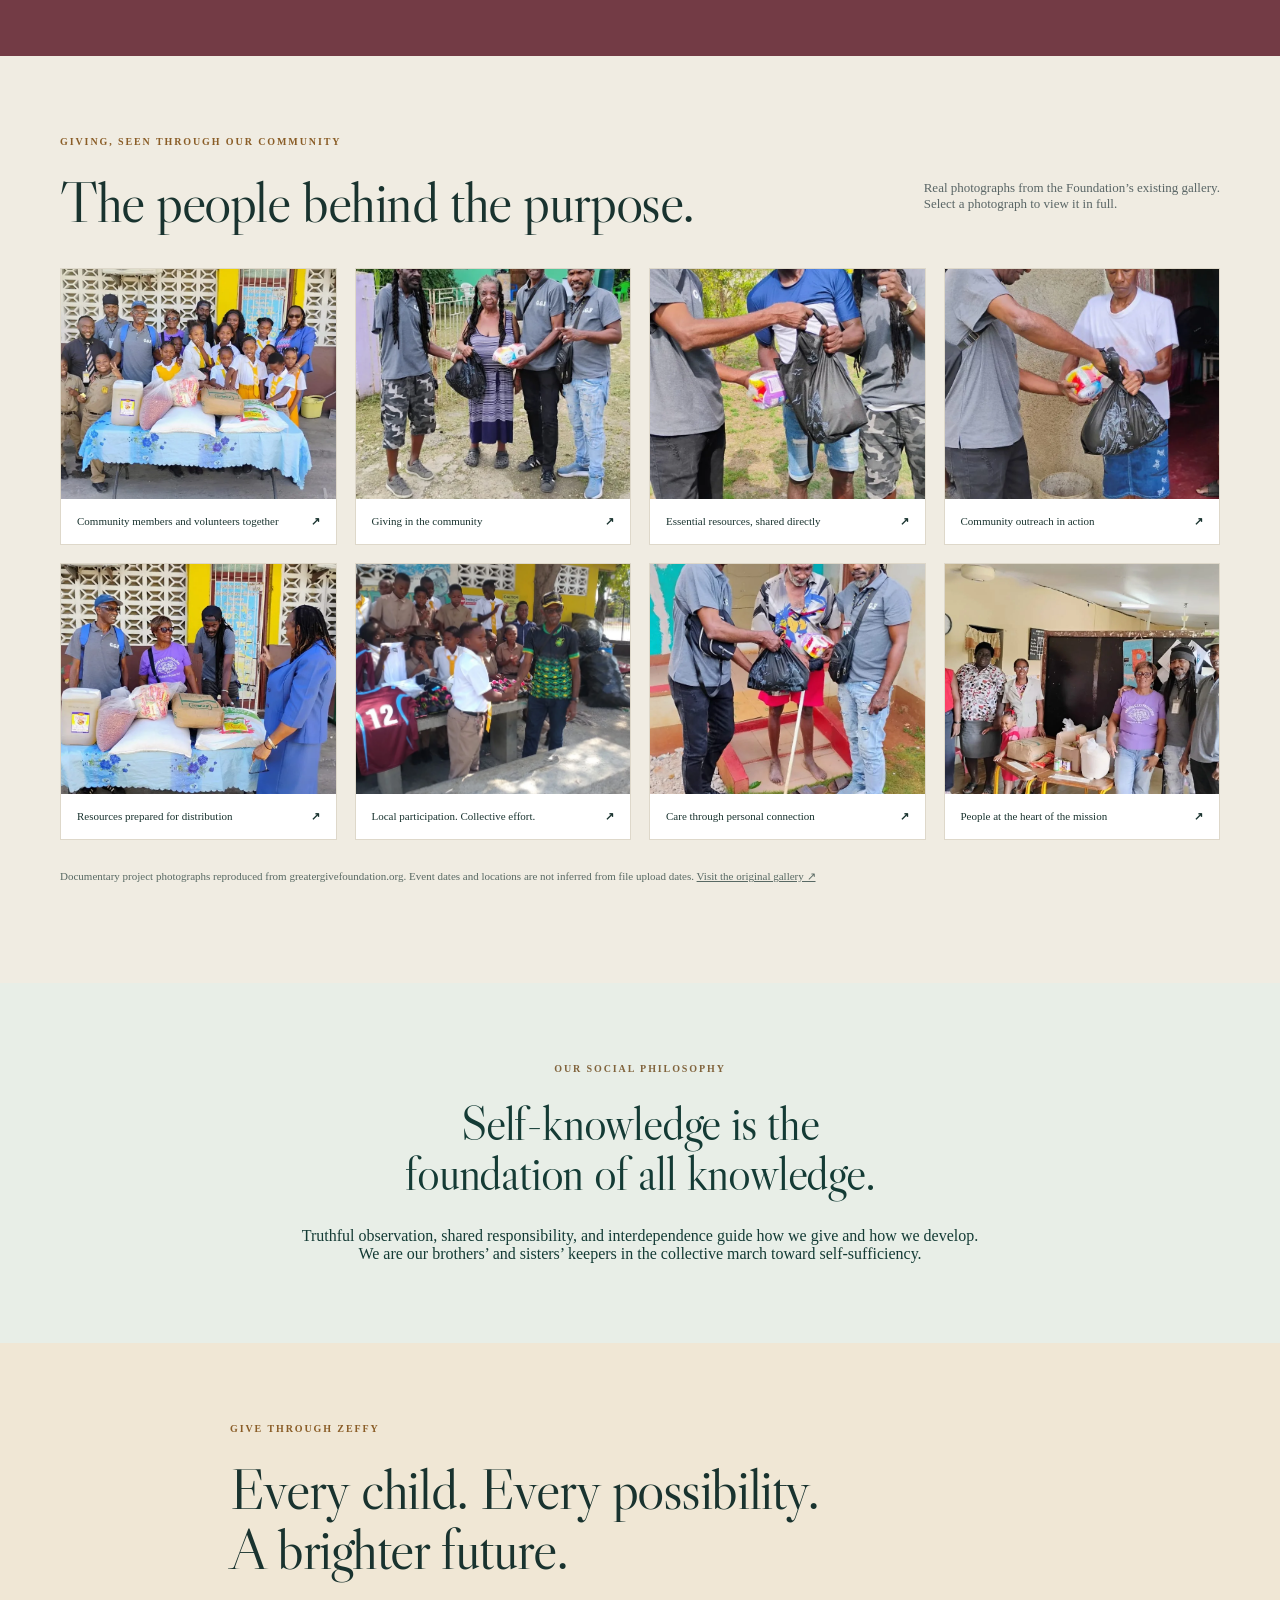
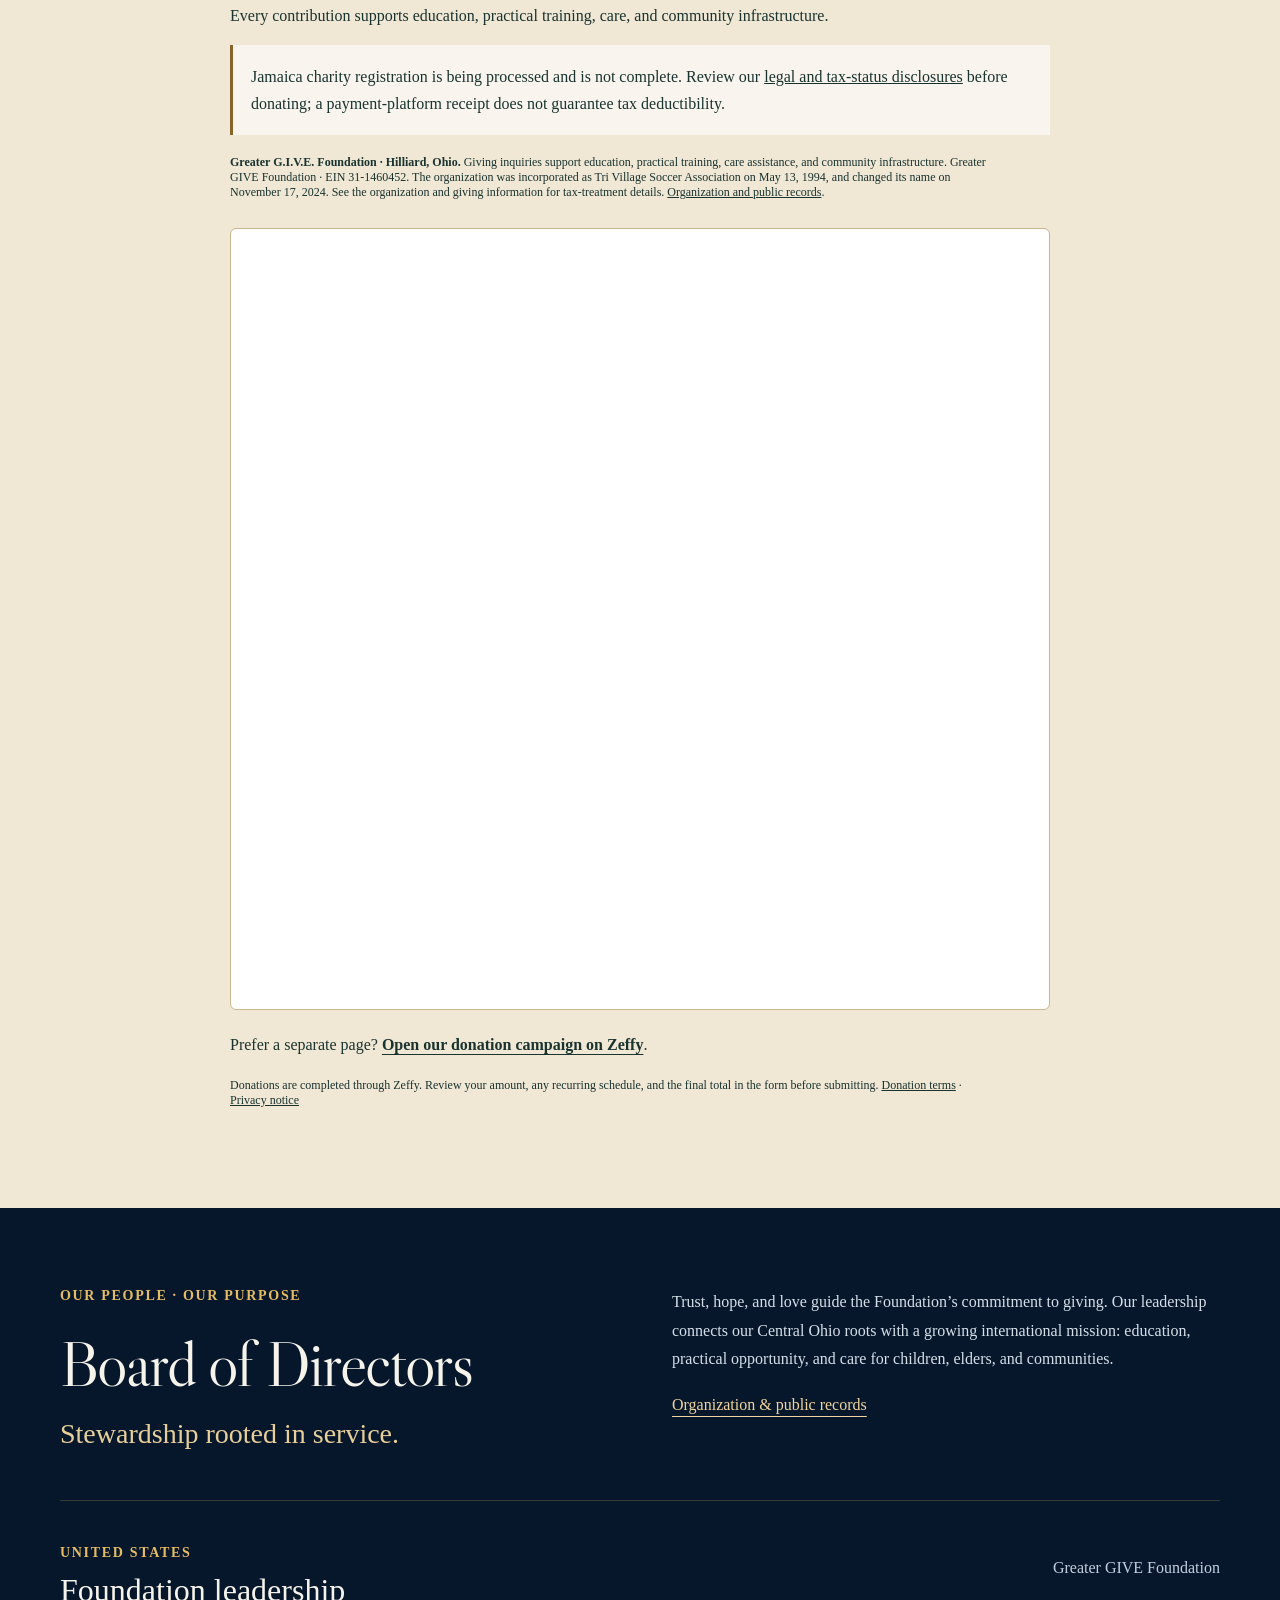
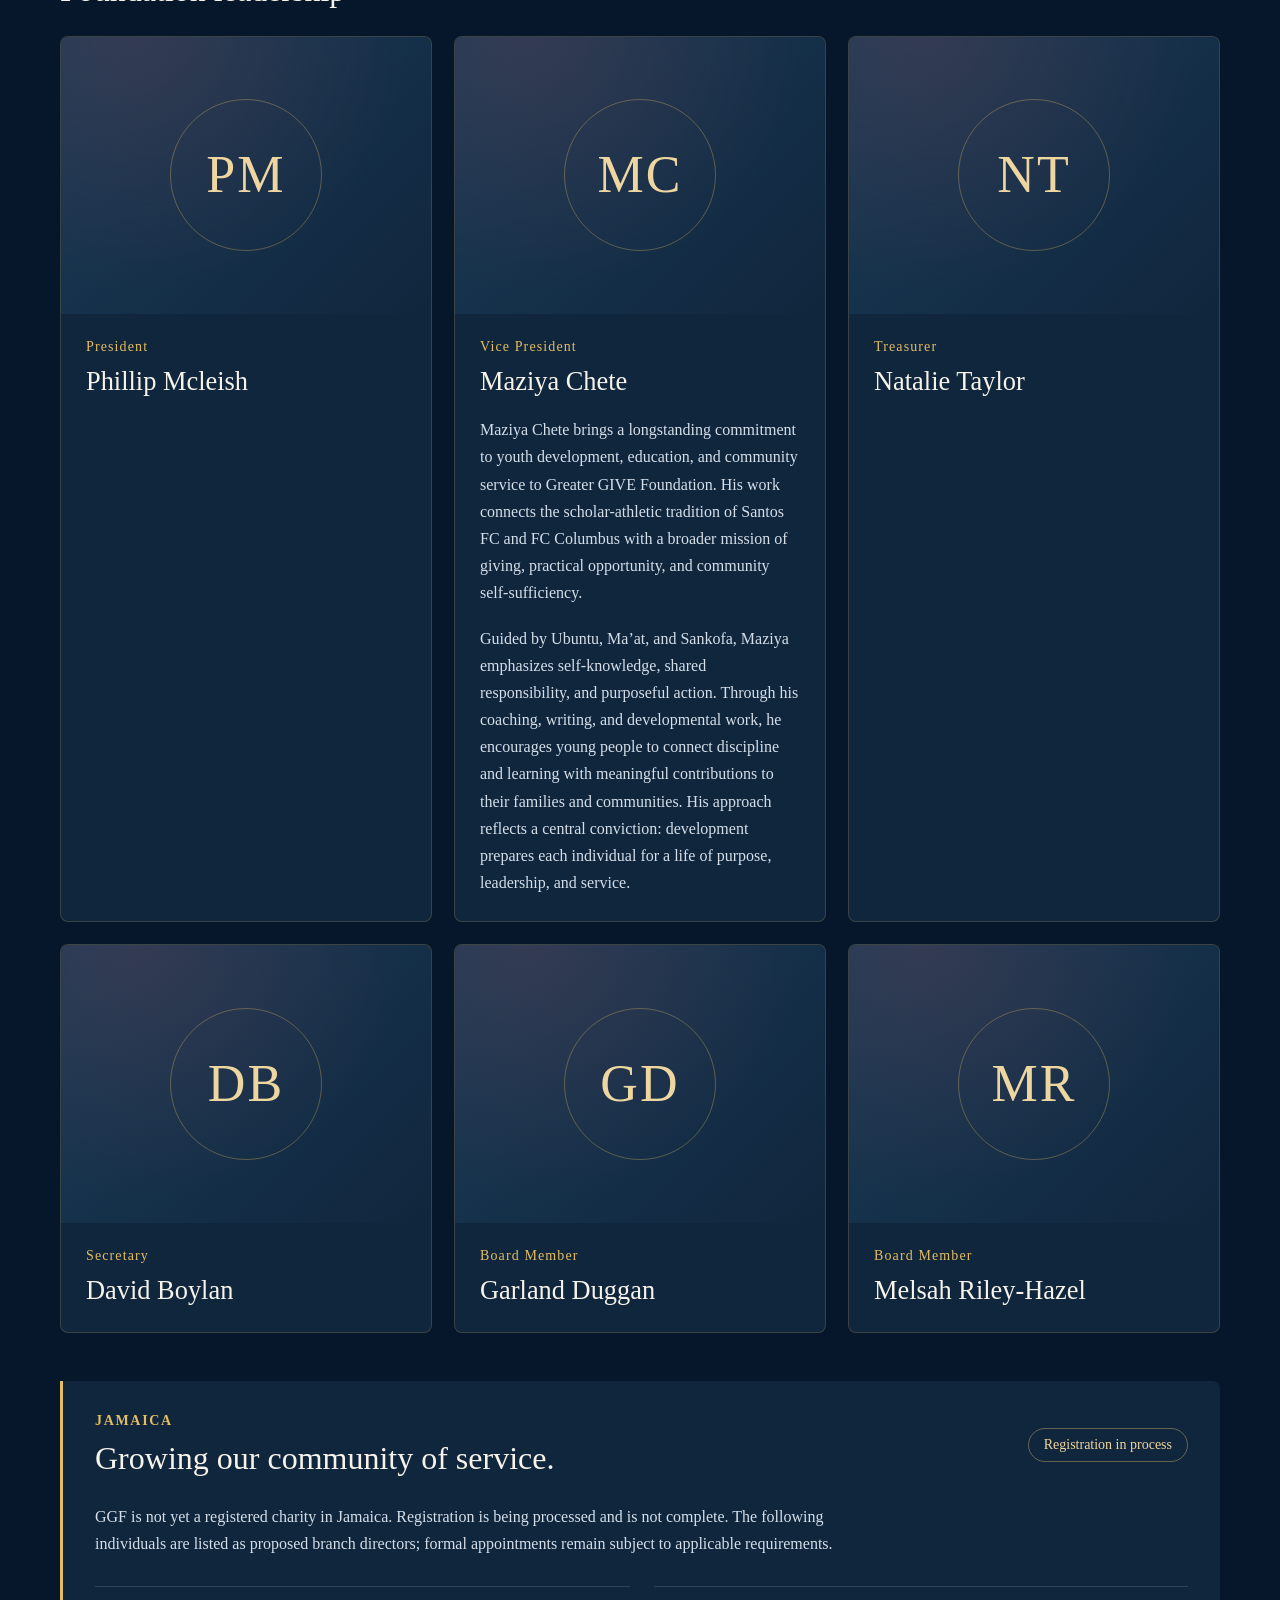
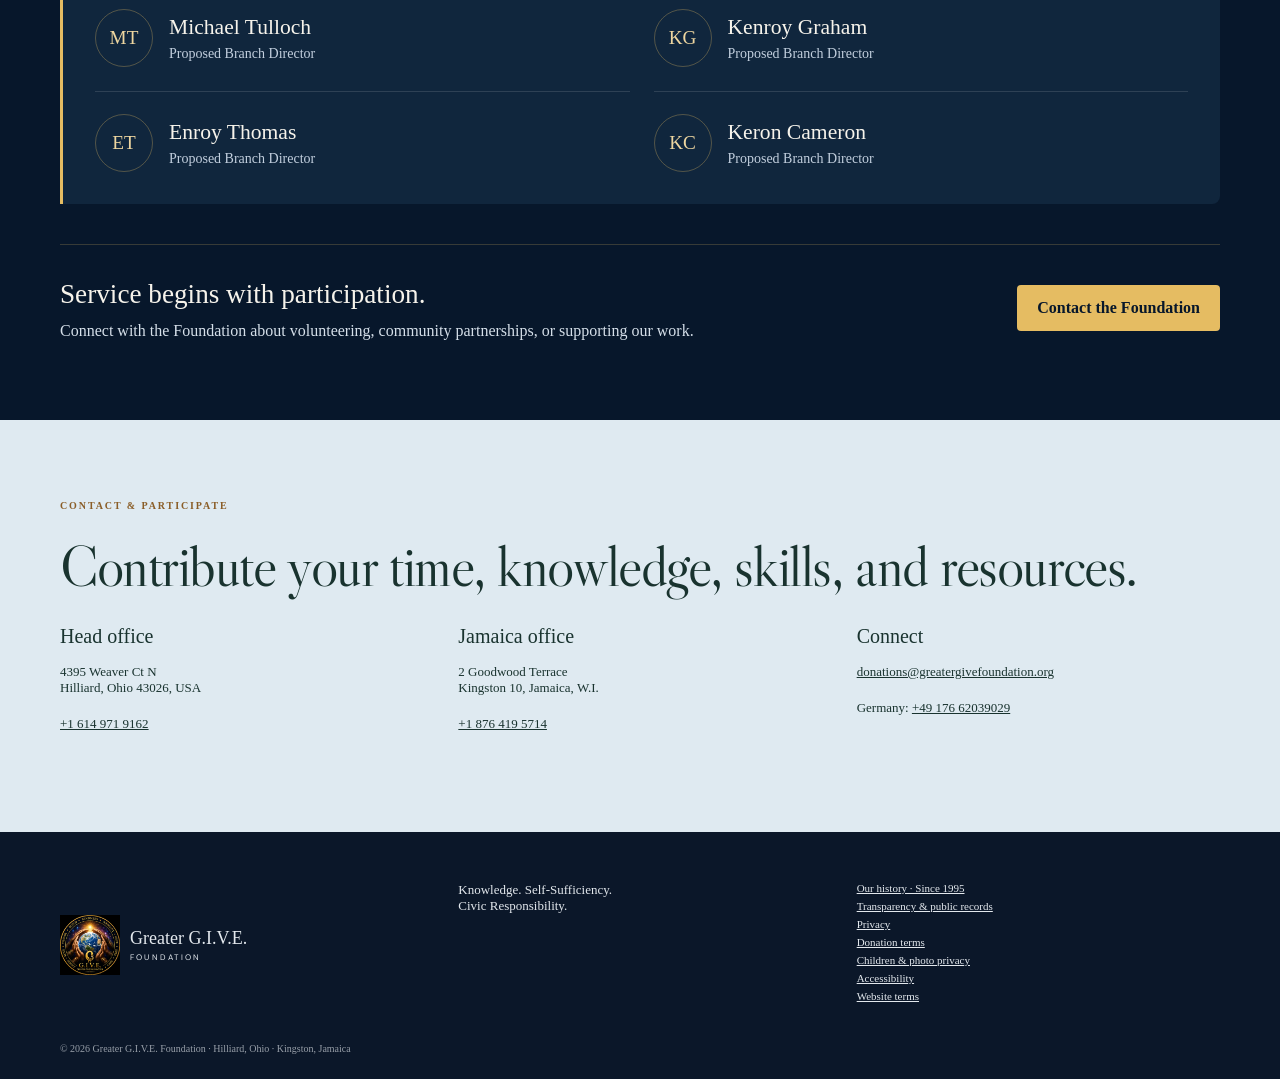
==== commit 6c83e24b: "Add Transparency navigation and clear registration disclosures" ====
--- a/index.html
+++ b/index.html
@@ -1,6 +1,6 @@
-<!doctype html><html lang="en"><head><meta charset="utf-8"><meta name="viewport" content="width=device-width,initial-scale=1"><meta name="description" content="Greater G.I.V.E. Foundation: a tradition of giving since 1995, from Tri Village Soccer Association to international community care, education, and development."><title>Greater G.I.V.E. Foundation | Giving that builds capacity</title><link rel="icon" href="assets/logo.webp"><link rel="stylesheet" href="assets/style.css"><link rel="stylesheet" href="assets/board.css"></head><body>
+<!doctype html><html lang="en"><head><meta charset="utf-8"><meta name="viewport" content="width=device-width,initial-scale=1"><meta name="description" content="Greater G.I.V.E. Foundation: a tradition of giving since 1995, from Tri Village Soccer Association to international community care, education, and development."><title>Greater G.I.V.E. Foundation | Giving that builds capacity</title><link rel="icon" href="assets/logo.webp"><link rel="stylesheet" href="assets/style.css"><link rel="stylesheet" href="assets/board.css"><link rel="stylesheet" href="assets/accountability.css"></head><body>
 <a class="skip" href="#mission">Skip to content</a>
-<header class="cosmic-header" id="site-masthead"><a class="cosmic-art" href="#top" aria-label="Greater GIVE Foundation home"><img src="assets/cosmic-masthead.webp" alt="Greater GIVE Foundation seal: hands embracing Earth, surrounded by a luminous universe of stars and blue and burgundy nebulae" fetchpriority="high"></a><div class="cosmic-nav"><div class="wrap cosmic-nav-inner"><a class="cosmic-name" href="#top">Greater G.I.V.E. Foundation</a><button id="menu" class="menu" aria-expanded="false" aria-controls="navigation">Menu ☰</button><nav id="navigation" aria-label="Main navigation"><a href="#mission">Our Purpose</a><a href="#events">Giving in Action</a><a href="our-history.html">Our History</a><a href="#projects">Projects</a><a href="#gallery">Gallery</a><a href="#leadership" aria-label="BOD — Board of Directors">BOD</a><a class="nav-give" href="#donate">Donate</a></nav></div></div></header>
+<header class="cosmic-header" id="site-masthead"><a class="cosmic-art" href="#top" aria-label="Greater GIVE Foundation home"><img src="assets/cosmic-masthead.webp" alt="Greater GIVE Foundation seal: hands embracing Earth, surrounded by a luminous universe of stars and blue and burgundy nebulae" fetchpriority="high"></a><div class="cosmic-nav"><div class="wrap cosmic-nav-inner"><a class="cosmic-name" href="#top">Greater G.I.V.E. Foundation</a><button id="menu" class="menu" aria-expanded="false" aria-controls="navigation">Menu ☰</button><nav id="navigation" aria-label="Main navigation"><a href="#mission">Our Purpose</a><a href="#events">Giving in Action</a><a href="our-history.html">Our History</a><a href="#projects">Projects</a><a href="#gallery">Gallery</a><a href="transparency.html">Transparency</a><a href="#leadership" aria-label="BOD — Board of Directors">BOD</a><a class="nav-give" href="#donate">Donate</a></nav></div></div></header>
 <main id="top"><section class="hero"><div class="wrap hero-layout"><div class="hero-editorial"><p class="eyebrow"><span class="gold-line"></span> Greater G.I.V.E. Foundation</p><h1>Every child.<br>Every possibility.<br><em>A brighter future.</em></h1><p class="hero-copy">Giving resources. Building capacity. Connecting children with education, nourishment, and the tools to grow.</p><div class="actions"><a class="btn" href="#projects">Explore our projects <span>↗</span></a><a class="hero-secondary" href="#history">Our impact <span>→</span></a></div><div class="hero-footnote"><span>GIVING SINCE 1995</span><p>Central Ohio roots.<br>A growing international mission.</p></div></div><figure class="hero-visual"><img src="assets/children-hero.webp" alt="Representative illustration of children learning together on a Caribbean school veranda" fetchpriority="high"><figcaption>Representative imagery · AI-created</figcaption><div class="image-note"><span>EDUCATION. OPPORTUNITY. DIGNITY.</span><p>The capacity to thrive<br>begins with the opportunity to learn.</p></div></figure></div></section>
 <section class="section meaning" id="meaning"><div class="wrap"><div class="section-heading"><div><p class="eyebrow">Our name carries our purpose</p><h2>Four letters.<br><em>A shared purpose.</em></h2></div><p>“Giving back to the community will<br>inspire victory for everyone.”</p></div><div class="values-grid"><article><strong>G</strong><h3>Gratitude</h3><p>Recognize what we receive and express it through service.</p></article><article><strong>I</strong><h3>Inspiration</h3><p>Make possibility visible through purposeful action.</p></article><article><strong>V</strong><h3>Volunteerism</h3><p>Contribute time, knowledge, skills, and shared effort.</p></article><article><strong>E</strong><h3>Empowerment</h3><p>Build the capacity to provide, participate, and lead.</p></article></div></div></section><section class="section mission" id="mission"><div class="wrap split"><div><p class="eyebrow">The purpose behind the giving</p><h2>Build people.<br>Strengthen communities.<br><em>Elevate the nation.</em></h2></div><div class="mission-copy"><p class="large">Greater G.I.V.E. transforms giving into organized action—empowering individuals and equipping youth with the intellectual and practical tools for nation-building.</p><p>Education, training, enterprise, and disciplined development prepare young people to provide for themselves, support their families, and strengthen the communities in which they live.</p><p>Guided by trust, hope, and love, our work connects immediate care with the capacity to create lasting change.</p><a class="text-link" href="#meaning">Discover what G.I.V.E. means ↓</a></div></div></section>
 <section class="section events" id="events"><div class="wrap"><div class="section-heading"><div><p class="eyebrow">Annual community events</p><h2>Two seasons of giving.<br>One enduring commitment.</h2></div><p>Practical resources. Local participation.<br>Care that returns throughout the year.</p></div><div class="event-grid"><article class="event-card"><div class="event-art school-art" aria-hidden="true"><span>01 / EDUCATION</span><strong>Ready<br>to learn.</strong><i>SEPTEMBER</i></div><div><span class="pill">September · Recurring program</span><h3>Back2School Drive</h3><p>Learning essentials for children to begin the school year prepared and confident.</p><div class="mini-stats"><strong>250+<small>students</small></strong><strong>8<small>schools</small></strong><strong>5<small>parishes</small></strong></div><p class="small">Portfolio coverage: 3 primary schools and 5 basic schools.</p></div></article><article class="event-card care"><div class="event-art care-art" aria-hidden="true"><span>02 / COMMUNITY CARE</span><strong>Care.<br>Connection.</strong><i>DECEMBER</i></div><div><span class="pill">December · Recurring program</span><h3>Operation Care Packages</h3><p>Food, care, and essential resources for elders and people with disabilities.</p><div class="mini-stats"><strong>250+<small>people served</small></strong><strong>6<small>parishes</small></strong></div><p class="small">Recurring program reach reported in the Foundation’s March 2026 portfolio.</p></div></article></div><div class="nutrition-note"><span class="round-icon">↻</span><div><h3>Care continues beyond the calendar.</h3><p>The quarterly feeding program provides breakfast and lunch to primary and basic schools across five parishes, supporting nutrition, attendance, and learning.</p></div><a href="#projects">School nutrition goals ↗</a></div></div></section>
@@ -10,10 +10,10 @@
 <section class="section community" id="community"><div class="wrap split"><div><p class="eyebrow">Sustainability through community capacity</p><h2>Knowledge already lives<br>in the community.</h2><p class="large">Connect agriculture, education, enterprise, health, culture, and leadership as one interdependent ecosystem.</p></div><div><span class="pill">Future project · Not yet operating</span><h3 style="margin-top:16px">Kitson Town Food Cooperative</h3><p>Kitson Town Food Cooperative is a proposed future project, not a currently functioning entity. The vision is a community-owned enterprise, supported by Greater G.I.V.E. through organizational structure, operational procedures, apprenticeship, and the transfer of existing community knowledge.</p><h3>Schools as anchors of development</h3><p>Education and practical training connect immediate support with the skills to sustain families and communities. School infrastructure remains a defined priority in the project portfolio.</p><p class="small">Development initiatives are distinct from the completed-project record above. FC Wanderers is a separate affiliated futebol organization.</p></div></div></section>
 <section class="section gallery" id="gallery"><div class="wrap"><div class="section-heading"><div><p class="eyebrow">Giving, seen through our community</p><h2>The people behind the purpose.</h2></div><p>Real photographs from the Foundation’s existing gallery.<br>Select a photograph to view it in full.</p></div><div class="photo-grid"><button class="photo-tile" data-photo="assets/photos/project-0.webp" data-caption="Community members and volunteers together" aria-label="Enlarge photograph: Community members and volunteers together"><img src="assets/photos/project-0.webp" alt="Community members and volunteers together" loading="lazy"><span>Community members and volunteers together <b>↗</b></span></button><button class="photo-tile" data-photo="assets/photos/project-17.webp" data-caption="Giving in the community" aria-label="Enlarge photograph: Giving in the community"><img src="assets/photos/project-17.webp" alt="Giving in the community" loading="lazy"><span>Giving in the community <b>↗</b></span></button><button class="photo-tile" data-photo="assets/photos/project-25.webp" data-caption="Essential resources, shared directly" aria-label="Enlarge photograph: Essential resources, shared directly"><img src="assets/photos/project-25.webp" alt="Essential resources, shared directly" loading="lazy"><span>Essential resources, shared directly <b>↗</b></span></button><button class="photo-tile" data-photo="assets/photos/project-39.webp" data-caption="Community outreach in action" aria-label="Enlarge photograph: Community outreach in action"><img src="assets/photos/project-39.webp" alt="Community outreach in action" loading="lazy"><span>Community outreach in action <b>↗</b></span></button><button class="photo-tile" data-photo="assets/photos/project-41.webp" data-caption="Resources prepared for distribution" aria-label="Enlarge photograph: Resources prepared for distribution"><img src="assets/photos/project-41.webp" alt="Resources prepared for distribution" loading="lazy"><span>Resources prepared for distribution <b>↗</b></span></button><button class="photo-tile" data-photo="assets/photos/project-44.webp" data-caption="Local participation. Collective effort." aria-label="Enlarge photograph: Local participation. Collective effort."><img src="assets/photos/project-44.webp" alt="Local participation. Collective effort." loading="lazy"><span>Local participation. Collective effort. <b>↗</b></span></button><button class="photo-tile" data-photo="assets/photos/project-19.webp" data-caption="Care through personal connection" aria-label="Enlarge photograph: Care through personal connection"><img src="assets/photos/project-19.webp" alt="Care through personal connection" loading="lazy"><span>Care through personal connection <b>↗</b></span></button><button class="photo-tile" data-photo="assets/photos/project-49.webp" data-caption="People at the heart of the mission" aria-label="Enlarge photograph: People at the heart of the mission"><img src="assets/photos/project-49.webp" alt="People at the heart of the mission" loading="lazy"><span>People at the heart of the mission <b>↗</b></span></button></div><p class="source-note">Documentary project photographs reproduced from greatergivefoundation.org. Event dates and locations are not inferred from file upload dates. <a href="https://greatergivefoundation.org/gallery/" target="_blank" rel="noopener">Visit the original gallery ↗</a></p></div></section>
 <section class="section philosophy" id="philosophy"><div class="wrap"><p class="eyebrow">Our social philosophy</p><h2>Self-knowledge is the<br>foundation of all knowledge.</h2><p>Truthful observation, shared responsibility, and interdependence guide how we give and how we develop. We are our brothers’ and sisters’ keepers in the collective march toward self-sufficiency.</p></div></section>
-<section class="section donate-section" id="donate"><div class="wrap"><div class="eyebrow">Give through Zeffy</div><h2>Every child. Every possibility.<br>A brighter future.</h2><p>Every contribution supports education, practical training, care, and community infrastructure.</p><p class="note"><strong>Greater G.I.V.E. Foundation · Hilliard, Ohio.</strong> Giving inquiries support education, practical training, care assistance, and community infrastructure. Greater GIVE Foundation · EIN 31-1460452. The organization was incorporated as Tri Village Soccer Association on May 13, 1994, and changed its name on November 17, 2024. See the organization and giving information for tax-treatment details. <a href="transparency.html#status">Organization and public records</a>.</p><div class="zeffy-panel">
+<section class="section donate-section" id="donate"><div class="wrap"><div class="eyebrow">Give through Zeffy</div><h2>Every child. Every possibility.<br>A brighter future.</h2><p>Every contribution supports education, practical training, care, and community infrastructure.</p><p class="giving-disclosure">Jamaica charity registration is being processed and is not complete. Review our <a href="transparency.html#status">legal and tax-status disclosures</a> before donating; a payment-platform receipt does not guarantee tax deductibility.</p><p class="note"><strong>Greater G.I.V.E. Foundation · Hilliard, Ohio.</strong> Giving inquiries support education, practical training, care assistance, and community infrastructure. Greater GIVE Foundation · EIN 31-1460452. The organization was incorporated as Tri Village Soccer Association on May 13, 1994, and changed its name on November 17, 2024. See the organization and giving information for tax-treatment details. <a href="transparency.html#status">Organization and public records</a>.</p><div class="zeffy-panel">
 <div data-zeffy-embed data-form-url="/embed/donation-form/every-child-every-possibility-a-brighter-future"></div>
 <div data-zeffy-embed-fallback style="display:none;">
 <div class="zeffy-fallback-frame"><iframe title="Donation form powered by Zeffy" data-zeffy-embed-src="https://www.zeffy.com/embed/donation-form/every-child-every-possibility-a-brighter-future" allowpaymentrequest allowTransparency="true"></iframe></div>
 </div>
 <script src="https://www.zeffy.com/embed/v2/zeffy-embed.js" onerror="document.querySelectorAll('[data-zeffy-embed-fallback]').forEach(function(el){el.style.display='block';el.querySelectorAll('iframe[data-zeffy-embed-src]').forEach(function(f){f.src=f.getAttribute('data-zeffy-embed-src');});});"></script>
-</div><p class="zeffy-help">Prefer a separate page? <a href="https://www.zeffy.com/en-US/donation-form/every-child-every-possibility-a-brighter-future" target="_blank" rel="noopener">Open our donation campaign on Zeffy</a>.</p><p class="note">Donations are completed through Zeffy. Review your amount, any recurring schedule, and the final total in the form before submitting. <a href="transparency.html#giving">Donation terms</a> · <a href="transparency.html#privacy">Privacy notice</a></p></div></section><section class="section board-section" id="leadership" aria-labelledby="board-title"><div class="wrap"><div class="board-intro"><div><p class="eyebrow">Our people · Our purpose</p><h2 id="board-title">Board of Directors</h2><p class="board-deck">Stewardship rooted in service.</p></div><div class="board-intro-copy"><p>Trust, hope, and love guide the Foundation’s commitment to giving. Our leadership connects our Central Ohio roots with a growing international mission: education, practical opportunity, and care for children, elders, and communities.</p><a class="board-records" href="transparency.html#status">Organization &amp; public records</a></div></div><div class="board-group"><div class="board-group-heading"><div><p class="eyebrow">United States</p><h3>Foundation leadership</h3></div><p>Greater GIVE Foundation</p></div><div class="director-grid"><article class="director-card"><div class="director-portrait" aria-hidden="true"><span>PM</span></div><div class="director-copy"><p class="director-role">President</p><h4>Phillip Mcleish</h4></div></article><article class="director-card"><div class="director-portrait" aria-hidden="true"><span>MC</span></div><div class="director-copy"><p class="director-role">Vice President</p><h4>Maziya Chete</h4><p class="director-bio">Maziya Chete brings a longstanding commitment to youth development, education, and community service to Greater GIVE Foundation. His work connects the scholar-athletic tradition of Santos FC and FC Columbus with a broader mission of giving, practical opportunity, and community self-sufficiency.</p><p class="director-bio">Guided by Ubuntu, Ma’at, and Sankofa, Maziya emphasizes self-knowledge, shared responsibility, and purposeful action. Through his coaching, writing, and developmental work, he encourages young people to connect discipline and learning with meaningful contributions to their families and communities. His approach reflects a central conviction: development prepares each individual for a life of purpose, leadership, and service.</p></div></article><article class="director-card"><div class="director-portrait" aria-hidden="true"><span>NT</span></div><div class="director-copy"><p class="director-role">Treasurer</p><h4>Natalie Taylor</h4></div></article><article class="director-card"><div class="director-portrait" aria-hidden="true"><span>DB</span></div><div class="director-copy"><p class="director-role">Secretary</p><h4>David Boylan</h4></div></article><article class="director-card"><div class="director-portrait" aria-hidden="true"><span>GD</span></div><div class="director-copy"><p class="director-role">Board Member</p><h4>Garland Duggan</h4></div></article><article class="director-card"><div class="director-portrait" aria-hidden="true"><span>MR</span></div><div class="director-copy"><p class="director-role">Board Member</p><h4>Melsah Riley-Hazel</h4></div></article></div></div><div class="board-jamaica"><div class="board-group-heading"><div><p class="eyebrow">Jamaica</p><h3>Growing our community of service.</h3></div><span class="board-status">Branch in development</span></div><p class="board-branch-note">The following individuals are listed as proposed Jamaica branch directors. Formal appointments depend on applicable registration and governance requirements.</p><div class="branch-grid"><article class="branch-director"><span class="branch-initials" aria-hidden="true">MT</span><div><h4>Michael Tulloch</h4><p>Proposed Branch Director</p></div></article><article class="branch-director"><span class="branch-initials" aria-hidden="true">KG</span><div><h4>Kenroy Graham</h4><p>Proposed Branch Director</p></div></article><article class="branch-director"><span class="branch-initials" aria-hidden="true">ET</span><div><h4>Enroy Thomas</h4><p>Proposed Branch Director</p></div></article><article class="branch-director"><span class="branch-initials" aria-hidden="true">KC</span><div><h4>Keron Cameron</h4><p>Proposed Branch Director</p></div></article></div></div><div class="board-invitation"><div><h3>Service begins with participation.</h3><p>Connect with the Foundation about volunteering, community partnerships, or supporting our work.</p></div><a href="mailto:donations@greatergivefoundation.org">Contact the Foundation</a></div></div></section><section class="section alt" id="contact"><div class="wrap"><div class="eyebrow">Contact & participate</div><h2>Contribute your time, knowledge, skills, and resources.</h2><div class="contact-grid"><div><h3>Head office</h3><p>4395 Weaver Ct N<br>Hilliard, Ohio 43026, USA</p><p><a href="tel:+16149719162">+1 614 971 9162</a></p></div><div><h3>Jamaica office</h3><p>2 Goodwood Terrace<br>Kingston 10, Jamaica, W.I.</p><p><a href="tel:+18764195714">+1 876 419 5714</a></p></div><div><h3>Connect</h3><p><a href="mailto:donations@greatergivefoundation.org">donations@greatergivefoundation.org</a></p><p>Germany: <a href="tel:+4917662039029">+49 176 62039029</a></p></div></div></div></section></main><footer><div class="wrap footer-grid"><a class="brand" href="#top"><img src="assets/logo.webp" alt="Greater GIVE Foundation seal"><span>Greater <b>G.I.V.E.</b><small>FOUNDATION</small></span></a><p>Knowledge. Self-Sufficiency.<br>Civic Responsibility.</p><div><a href="our-history.html">Our history · Since 1995</a><a href="transparency.html#status">Transparency &amp; public records</a><a href="transparency.html#privacy">Privacy</a><a href="transparency.html#giving">Donation terms</a><a href="transparency.html#children">Children &amp; photo privacy</a><a href="transparency.html#access">Accessibility</a><a href="transparency.html#terms">Website terms</a></div></div><div class="wrap copyright">© 2026 Greater G.I.V.E. Foundation · Hilliard, Ohio · Kingston, Jamaica</div></footer><dialog id="photo-dialog"><button id="close-photo" aria-label="Close photograph">Close ×</button><img id="expanded-photo" alt=""><p id="photo-caption"></p></dialog><script src="assets/app.js" defer></script></body></html>+</div><p class="zeffy-help">Prefer a separate page? <a href="https://www.zeffy.com/en-US/donation-form/every-child-every-possibility-a-brighter-future" target="_blank" rel="noopener">Open our donation campaign on Zeffy</a>.</p><p class="note">Donations are completed through Zeffy. Review your amount, any recurring schedule, and the final total in the form before submitting. <a href="transparency.html#giving">Donation terms</a> · <a href="transparency.html#privacy">Privacy notice</a></p></div></section><section class="section board-section" id="leadership" aria-labelledby="board-title"><div class="wrap"><div class="board-intro"><div><p class="eyebrow">Our people · Our purpose</p><h2 id="board-title">Board of Directors</h2><p class="board-deck">Stewardship rooted in service.</p></div><div class="board-intro-copy"><p>Trust, hope, and love guide the Foundation’s commitment to giving. Our leadership connects our Central Ohio roots with a growing international mission: education, practical opportunity, and care for children, elders, and communities.</p><a class="board-records" href="transparency.html#status">Organization &amp; public records</a></div></div><div class="board-group"><div class="board-group-heading"><div><p class="eyebrow">United States</p><h3>Foundation leadership</h3></div><p>Greater GIVE Foundation</p></div><div class="director-grid"><article class="director-card"><div class="director-portrait" aria-hidden="true"><span>PM</span></div><div class="director-copy"><p class="director-role">President</p><h4>Phillip Mcleish</h4></div></article><article class="director-card"><div class="director-portrait" aria-hidden="true"><span>MC</span></div><div class="director-copy"><p class="director-role">Vice President</p><h4>Maziya Chete</h4><p class="director-bio">Maziya Chete brings a longstanding commitment to youth development, education, and community service to Greater GIVE Foundation. His work connects the scholar-athletic tradition of Santos FC and FC Columbus with a broader mission of giving, practical opportunity, and community self-sufficiency.</p><p class="director-bio">Guided by Ubuntu, Ma’at, and Sankofa, Maziya emphasizes self-knowledge, shared responsibility, and purposeful action. Through his coaching, writing, and developmental work, he encourages young people to connect discipline and learning with meaningful contributions to their families and communities. His approach reflects a central conviction: development prepares each individual for a life of purpose, leadership, and service.</p></div></article><article class="director-card"><div class="director-portrait" aria-hidden="true"><span>NT</span></div><div class="director-copy"><p class="director-role">Treasurer</p><h4>Natalie Taylor</h4></div></article><article class="director-card"><div class="director-portrait" aria-hidden="true"><span>DB</span></div><div class="director-copy"><p class="director-role">Secretary</p><h4>David Boylan</h4></div></article><article class="director-card"><div class="director-portrait" aria-hidden="true"><span>GD</span></div><div class="director-copy"><p class="director-role">Board Member</p><h4>Garland Duggan</h4></div></article><article class="director-card"><div class="director-portrait" aria-hidden="true"><span>MR</span></div><div class="director-copy"><p class="director-role">Board Member</p><h4>Melsah Riley-Hazel</h4></div></article></div></div><div class="board-jamaica"><div class="board-group-heading"><div><p class="eyebrow">Jamaica</p><h3>Growing our community of service.</h3></div><span class="board-status">Registration in process</span></div><p class="board-branch-note">GGF is not yet a registered charity in Jamaica. Registration is being processed and is not complete. The following individuals are listed as proposed branch directors; formal appointments remain subject to applicable requirements.</p><div class="branch-grid"><article class="branch-director"><span class="branch-initials" aria-hidden="true">MT</span><div><h4>Michael Tulloch</h4><p>Proposed Branch Director</p></div></article><article class="branch-director"><span class="branch-initials" aria-hidden="true">KG</span><div><h4>Kenroy Graham</h4><p>Proposed Branch Director</p></div></article><article class="branch-director"><span class="branch-initials" aria-hidden="true">ET</span><div><h4>Enroy Thomas</h4><p>Proposed Branch Director</p></div></article><article class="branch-director"><span class="branch-initials" aria-hidden="true">KC</span><div><h4>Keron Cameron</h4><p>Proposed Branch Director</p></div></article></div></div><div class="board-invitation"><div><h3>Service begins with participation.</h3><p>Connect with the Foundation about volunteering, community partnerships, or supporting our work.</p></div><a href="mailto:donations@greatergivefoundation.org">Contact the Foundation</a></div></div></section><section class="section alt" id="contact"><div class="wrap"><div class="eyebrow">Contact & participate</div><h2>Contribute your time, knowledge, skills, and resources.</h2><div class="contact-grid"><div><h3>Head office</h3><p>4395 Weaver Ct N<br>Hilliard, Ohio 43026, USA</p><p><a href="tel:+16149719162">+1 614 971 9162</a></p></div><div><h3>Jamaica office</h3><p>2 Goodwood Terrace<br>Kingston 10, Jamaica, W.I.</p><p><a href="tel:+18764195714">+1 876 419 5714</a></p></div><div><h3>Connect</h3><p><a href="mailto:donations@greatergivefoundation.org">donations@greatergivefoundation.org</a></p><p>Germany: <a href="tel:+4917662039029">+49 176 62039029</a></p></div></div></div></section></main><footer><div class="wrap footer-grid"><a class="brand" href="#top"><img src="assets/logo.webp" alt="Greater GIVE Foundation seal"><span>Greater <b>G.I.V.E.</b><small>FOUNDATION</small></span></a><p>Knowledge. Self-Sufficiency.<br>Civic Responsibility.</p><div><a href="our-history.html">Our history · Since 1995</a><a href="transparency.html#status">Transparency &amp; public records</a><a href="transparency.html#privacy">Privacy</a><a href="transparency.html#giving">Donation terms</a><a href="transparency.html#children">Children &amp; photo privacy</a><a href="transparency.html#access">Accessibility</a><a href="transparency.html#terms">Website terms</a></div></div><div class="wrap copyright">© 2026 Greater G.I.V.E. Foundation · Hilliard, Ohio · Kingston, Jamaica</div></footer><dialog id="photo-dialog"><button id="close-photo" aria-label="Close photograph">Close ×</button><img id="expanded-photo" alt=""><p id="photo-caption"></p></dialog><script src="assets/app.js" defer></script></body></html>
--- a/assets/accountability.css
+++ b/assets/accountability.css
@@ -0,0 +1,22 @@
+/* Readable accountability disclosures and expanded navigation. */
+.accountability-table{overflow-x:auto;margin:24px 0;border:1px solid #19332f35}
+.accountability-table table{width:100%;border-collapse:collapse;font-size:1rem;line-height:1.65}
+.accountability-table th,.accountability-table td{padding:16px;text-align:left;vertical-align:top;border-bottom:1px solid #19332f25;min-width:180px}
+.accountability-table th{background:#143b35;color:white}
+.accountability-table td:first-child{font-weight:600;width:40%}
+.policy-section p,.policy-section li{font-size:1rem;line-height:1.8}
+.policy-checklist{padding-left:24px}.policy-checklist li{margin-bottom:18px}
+.policy-review-note{font-size:1rem!important;line-height:1.7}
+.giving-disclosure{font-size:1rem;line-height:1.7;padding:18px;border-left:3px solid #8a622b;background:#fff9}
+.cosmic-nav #navigation a{padding-inline:18px;font-size:16px}
+@media(min-width:1001px) and (max-width:1200px){.cosmic-nav #navigation a{padding-inline:12px;font-size:15px}.cosmic-nav #navigation .nav-give{margin-left:14px}}
+@media(max-width:1000px){
+.cosmic-nav-inner{min-height:68px;justify-content:space-between;gap:16px;flex-wrap:wrap;padding-top:12px;padding-bottom:12px}
+.cosmic-name{display:block;font-size:17px}
+.cosmic-nav .menu{display:block;background:transparent;border:1px solid #dcb450;color:#fff3d4;font-size:14px;padding:8px 12px}
+.cosmic-nav #navigation{display:none;width:100%;flex-direction:column;align-items:stretch;gap:0;padding:8px 0}
+.cosmic-nav #navigation.open{display:flex}
+.cosmic-nav #navigation a{font-size:17px;border-right:0;border-bottom:1px solid #dcb45033;padding:13px 0}
+.cosmic-nav #navigation .nav-give{margin:15px 0 0;text-align:center;padding:13px}
+}
+@media(max-width:600px){.accountability-table th,.accountability-table td{min-width:150px;padding:12px}.policy-nav{grid-template-columns:1fr!important}.policy-nav a{font-size:1rem}}
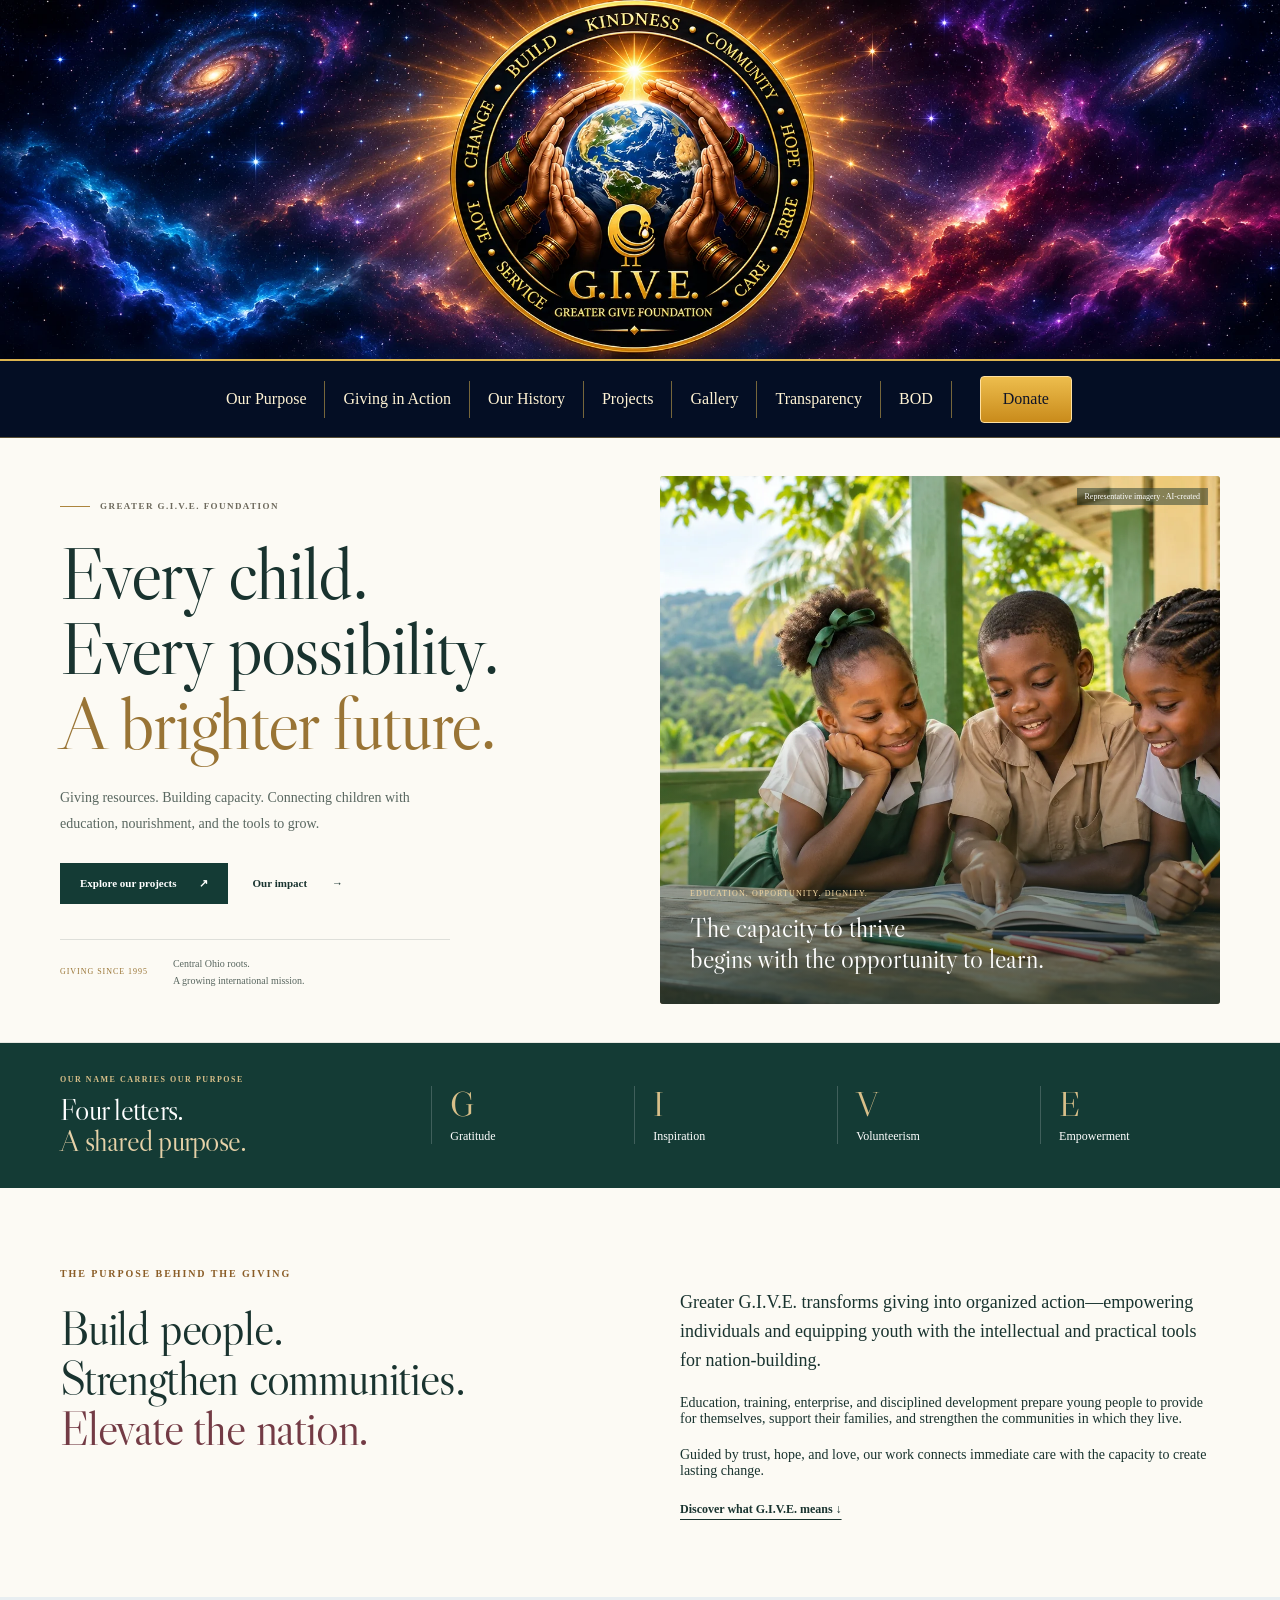
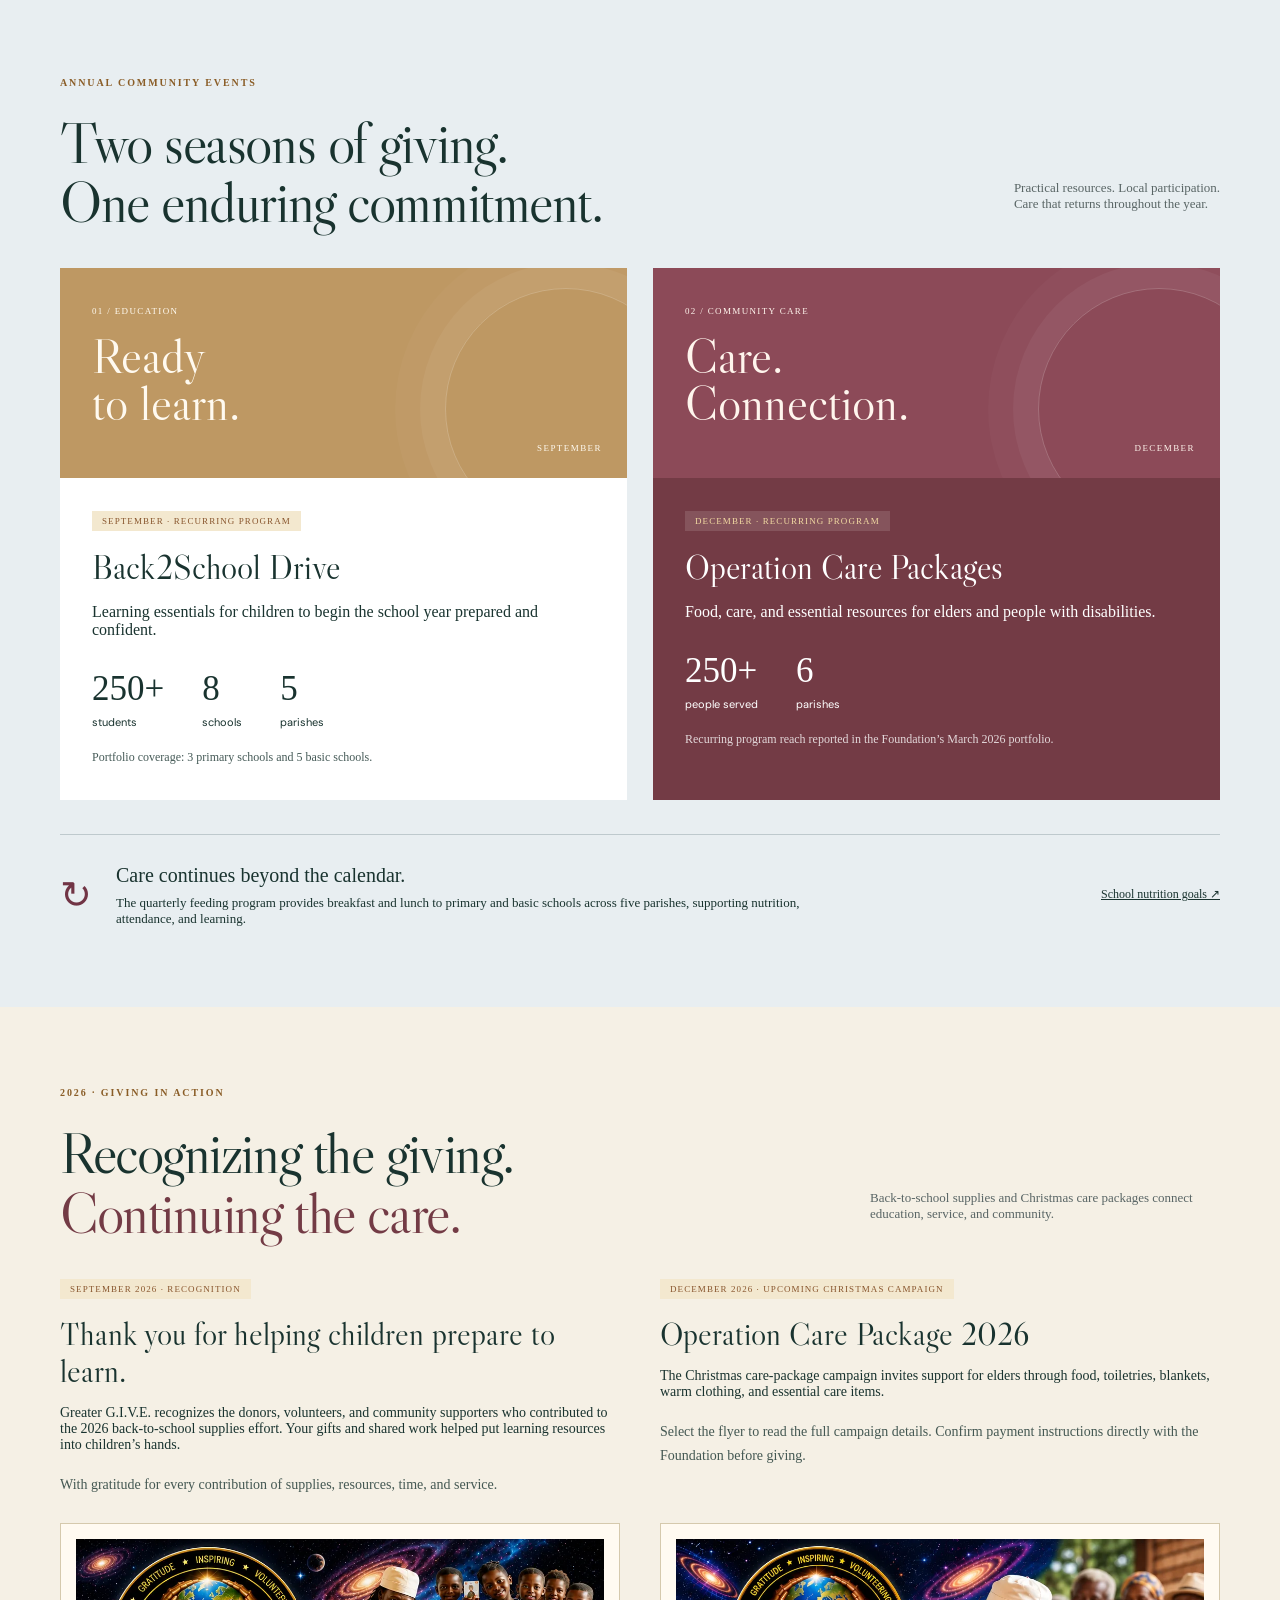
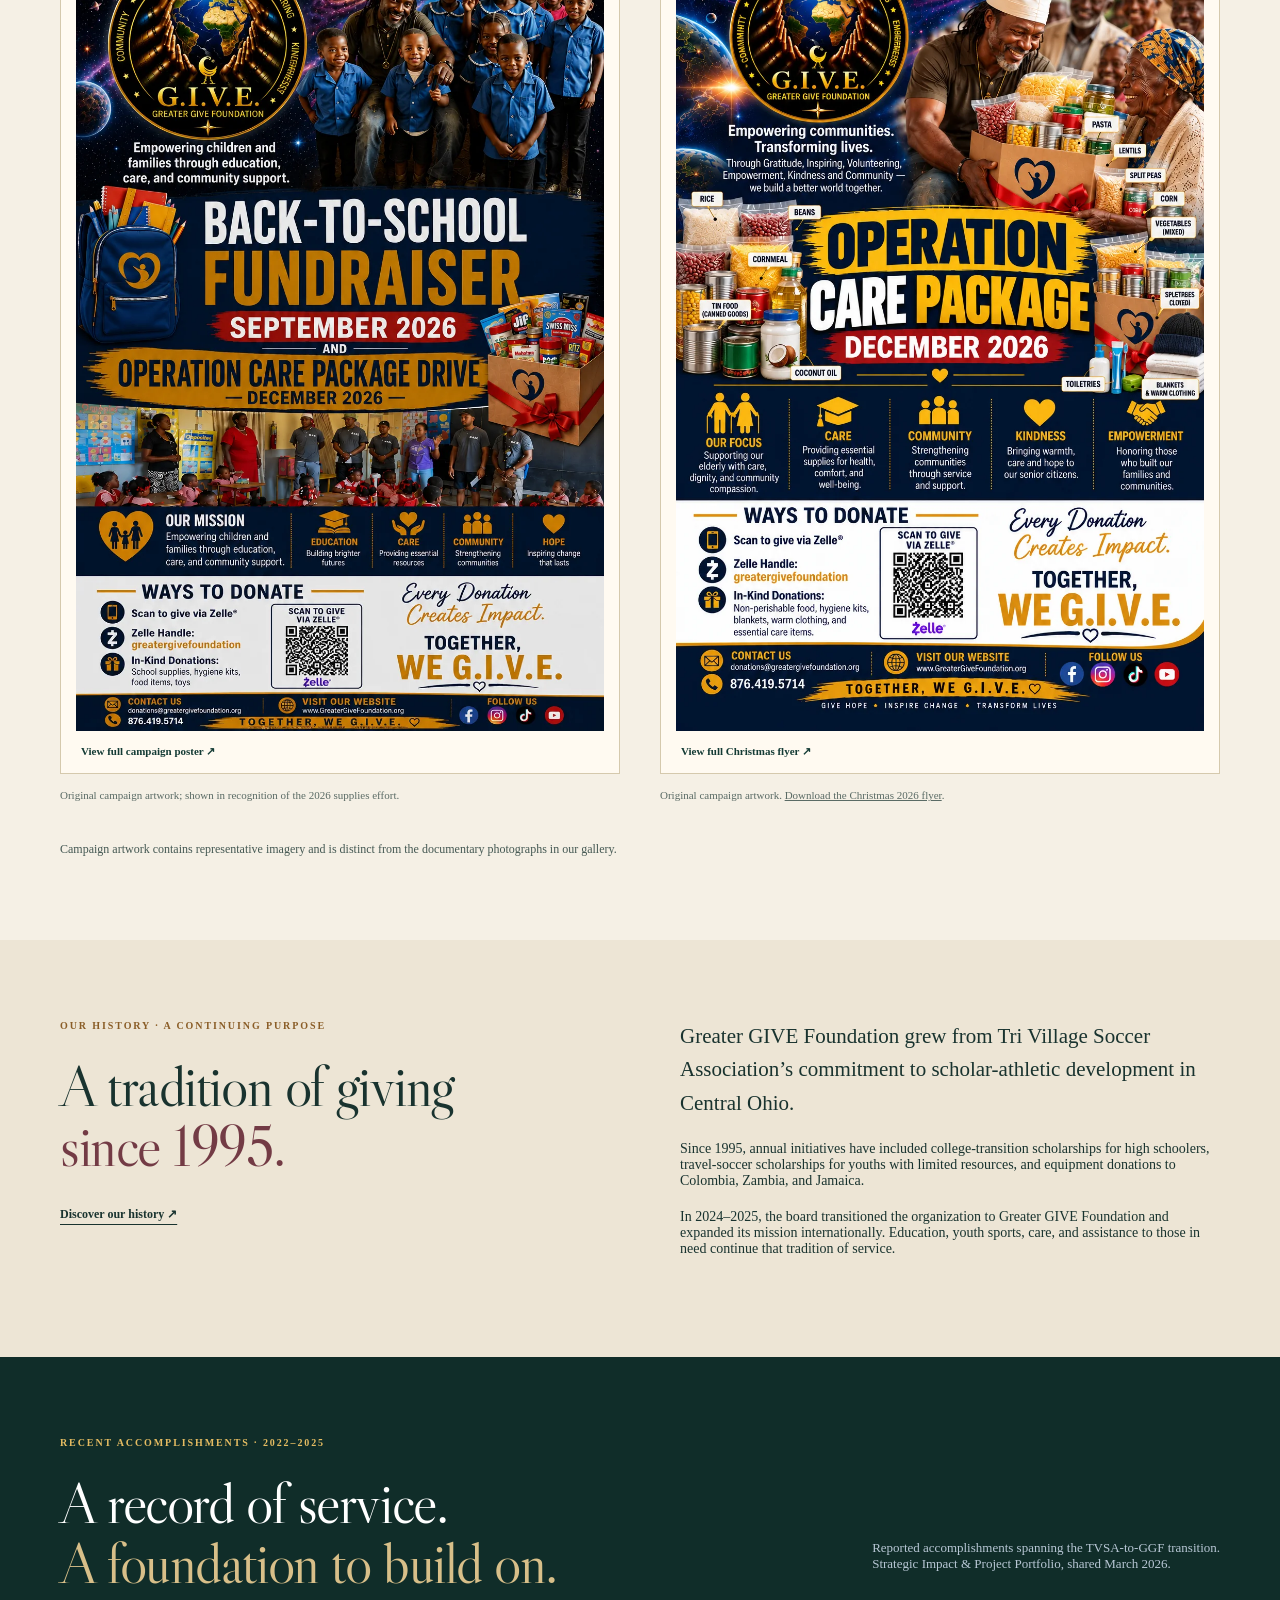
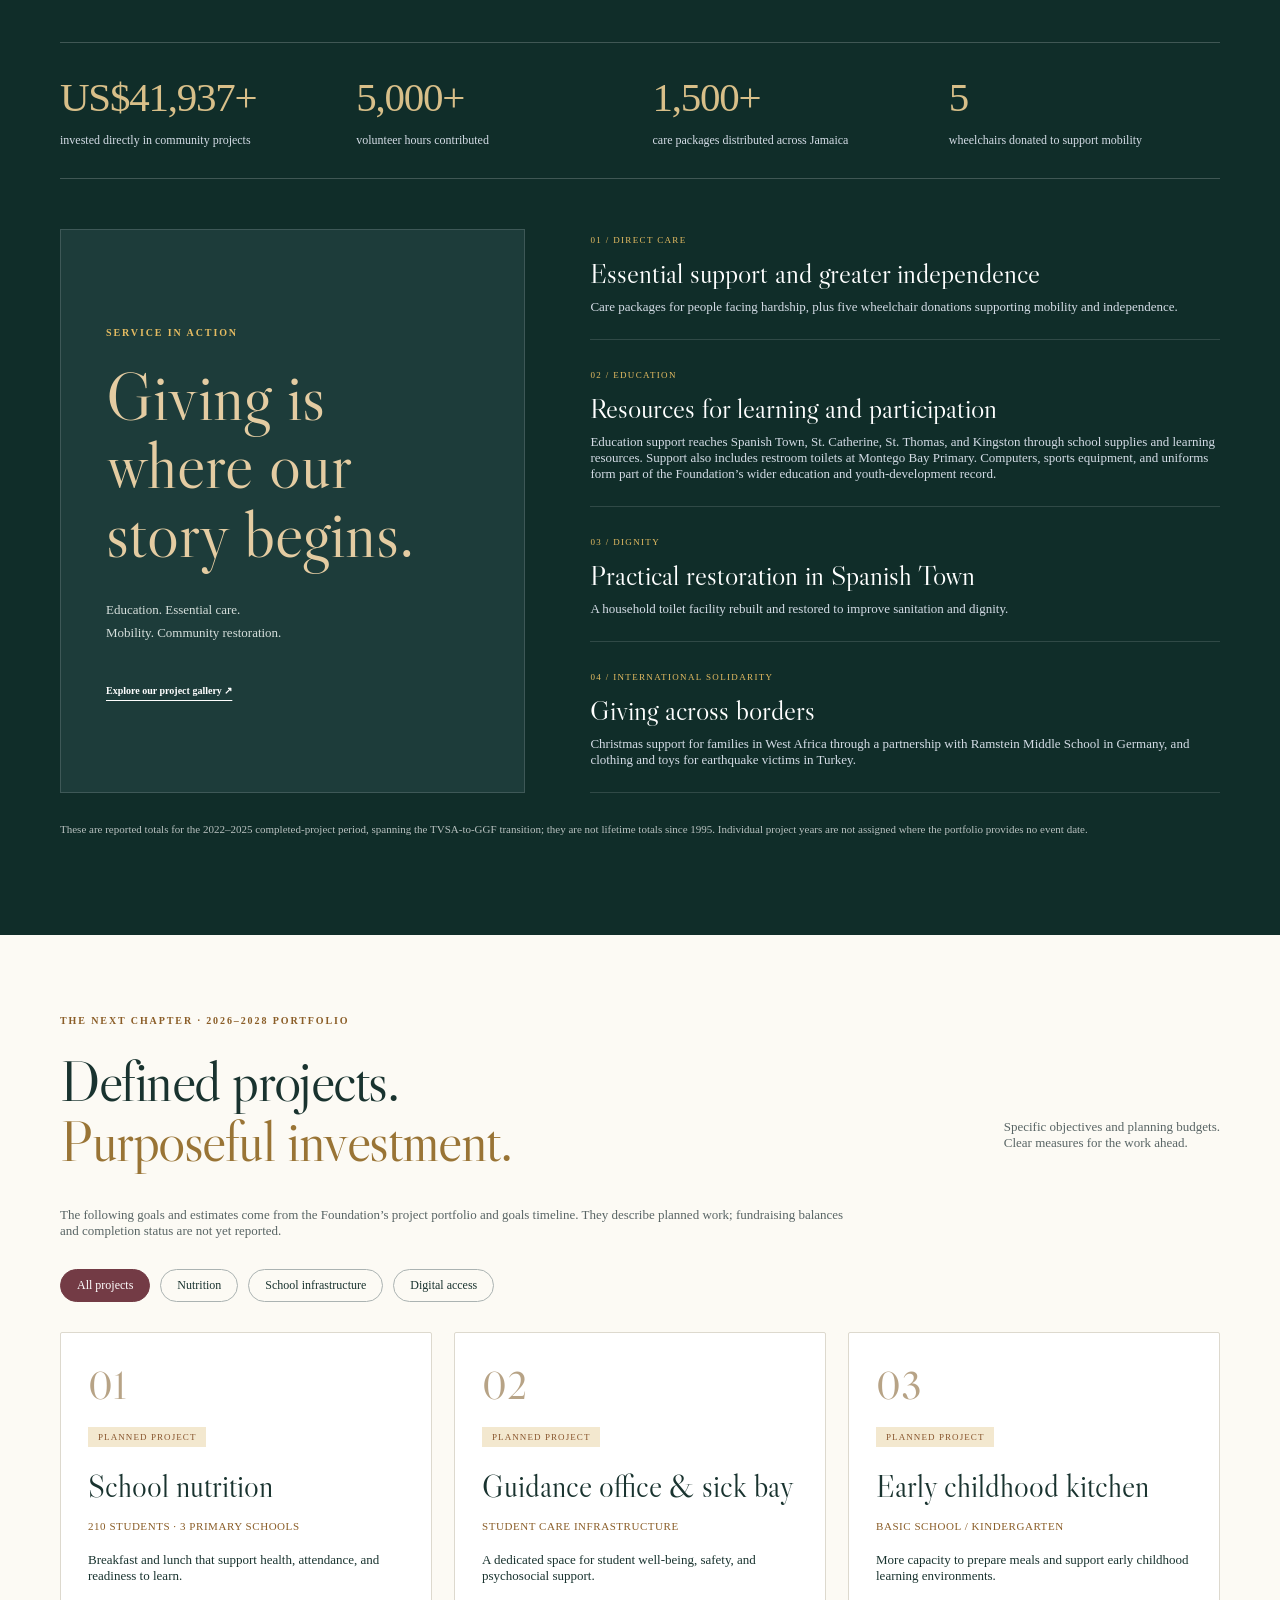
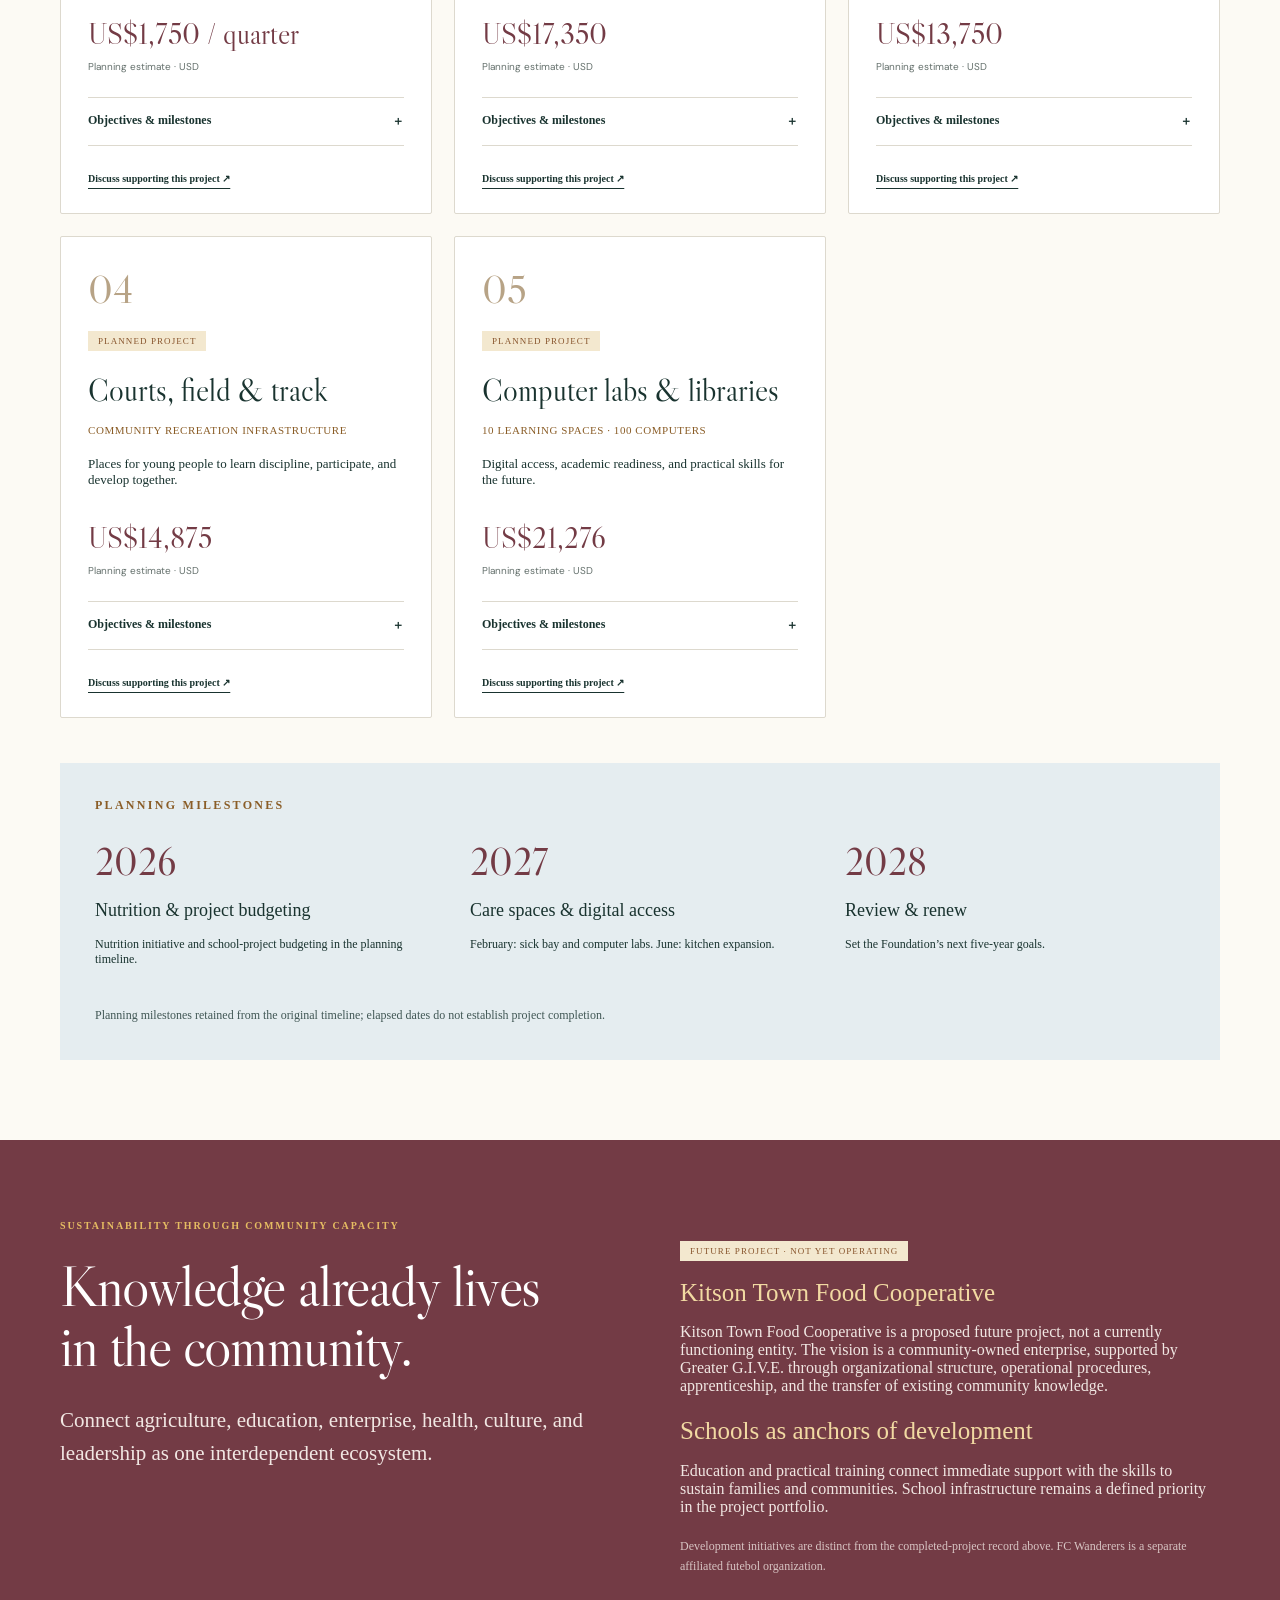
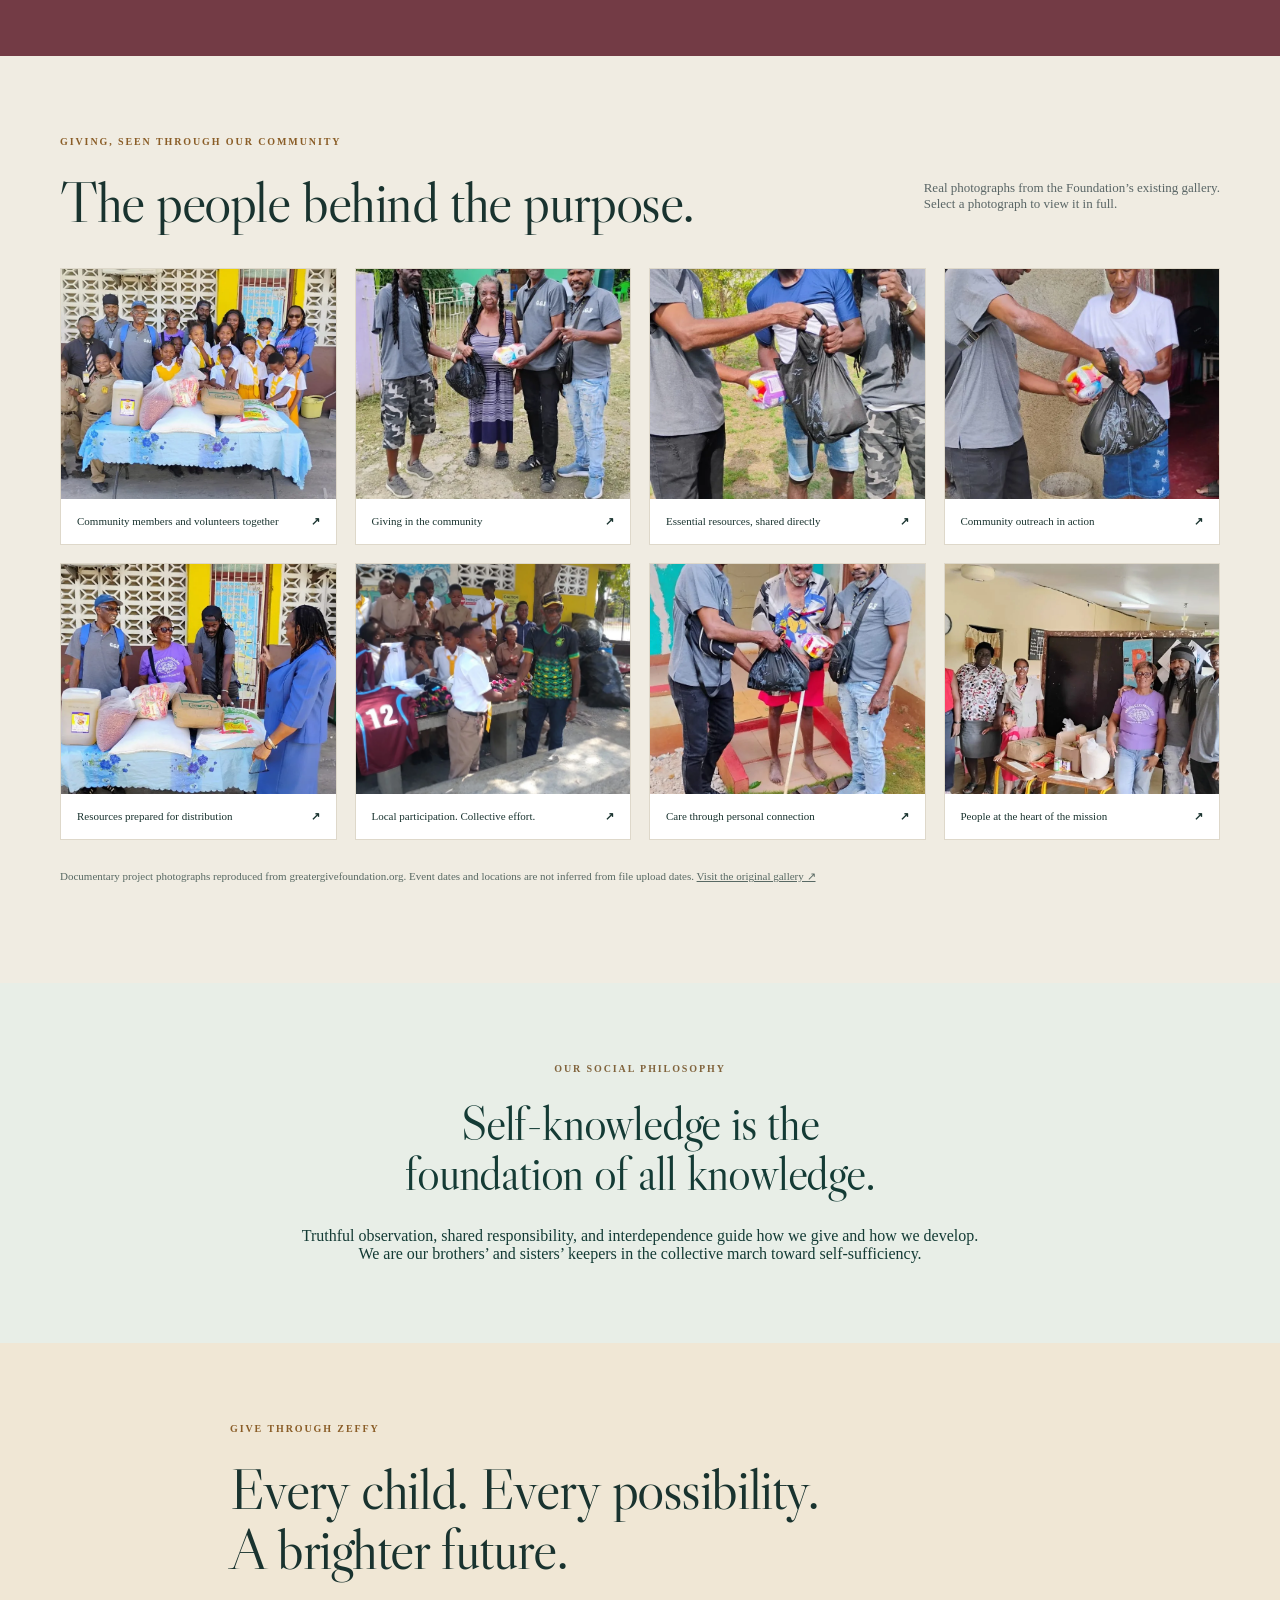
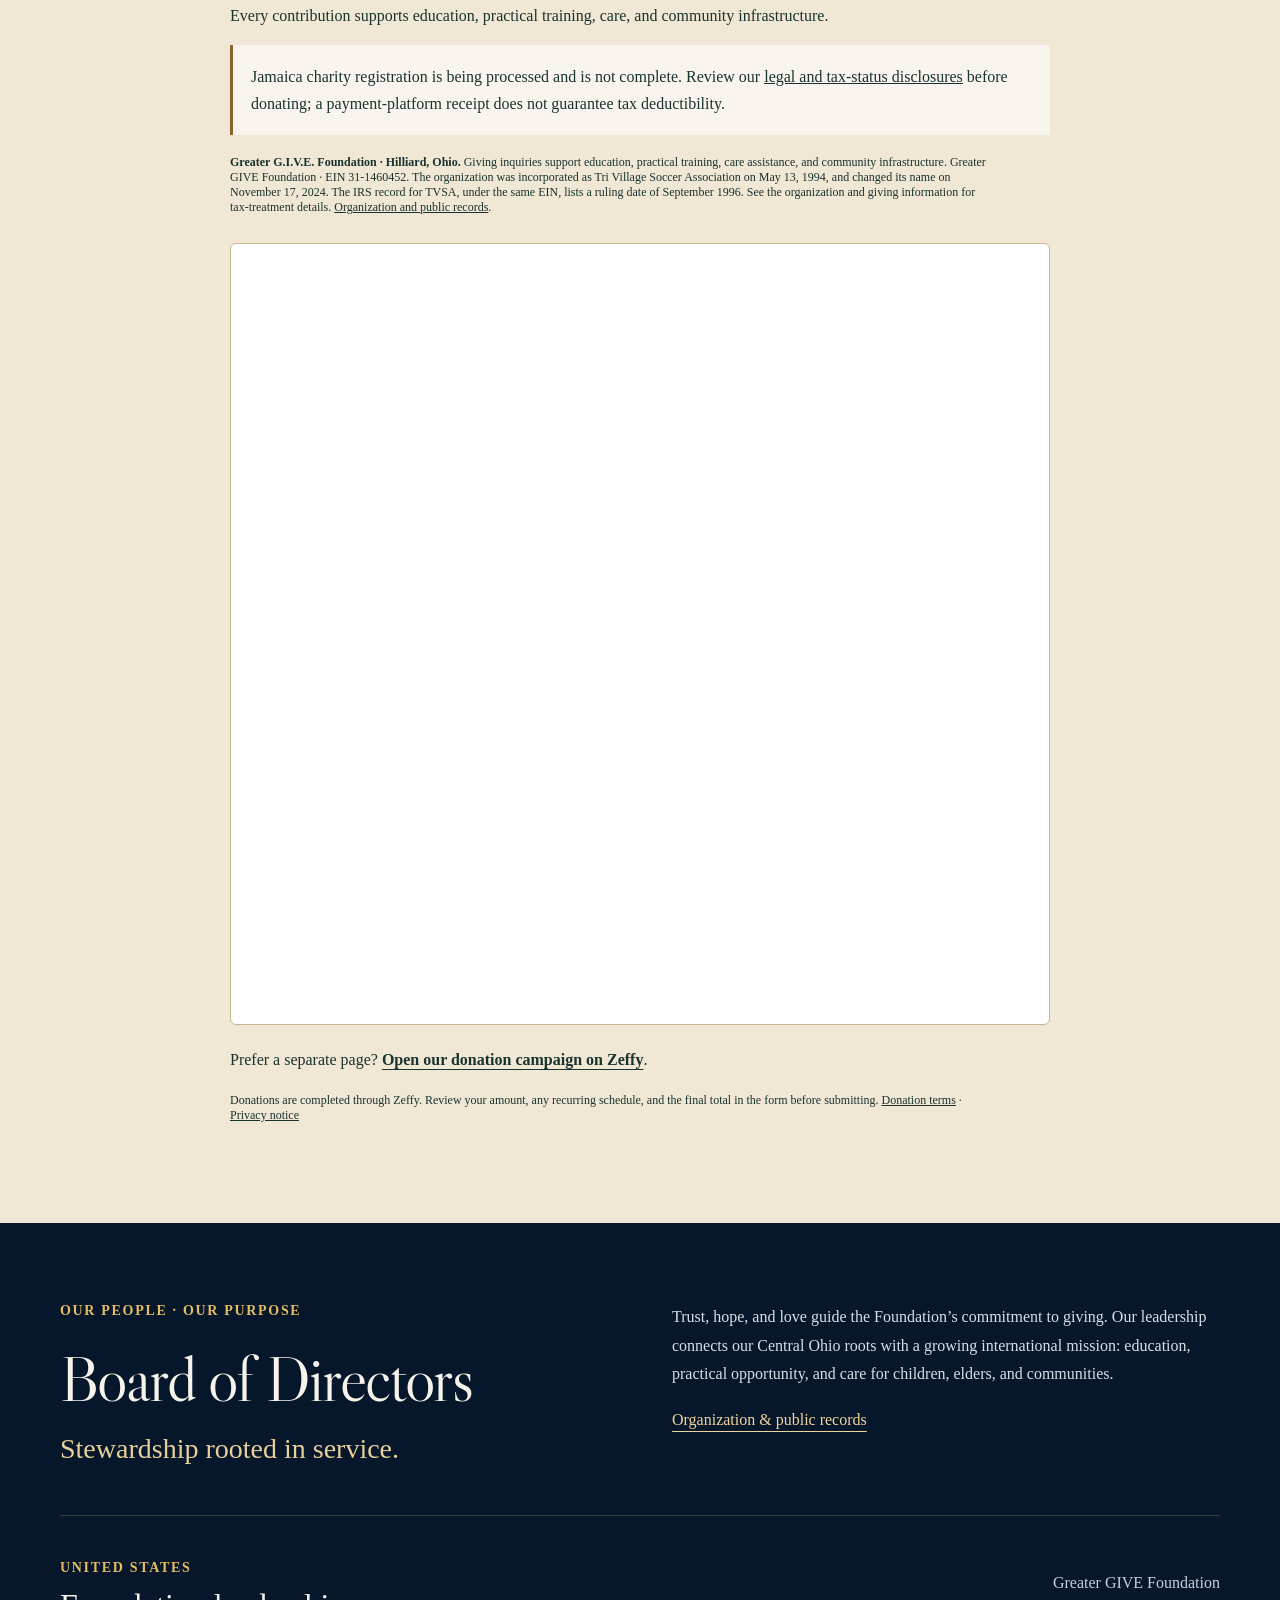
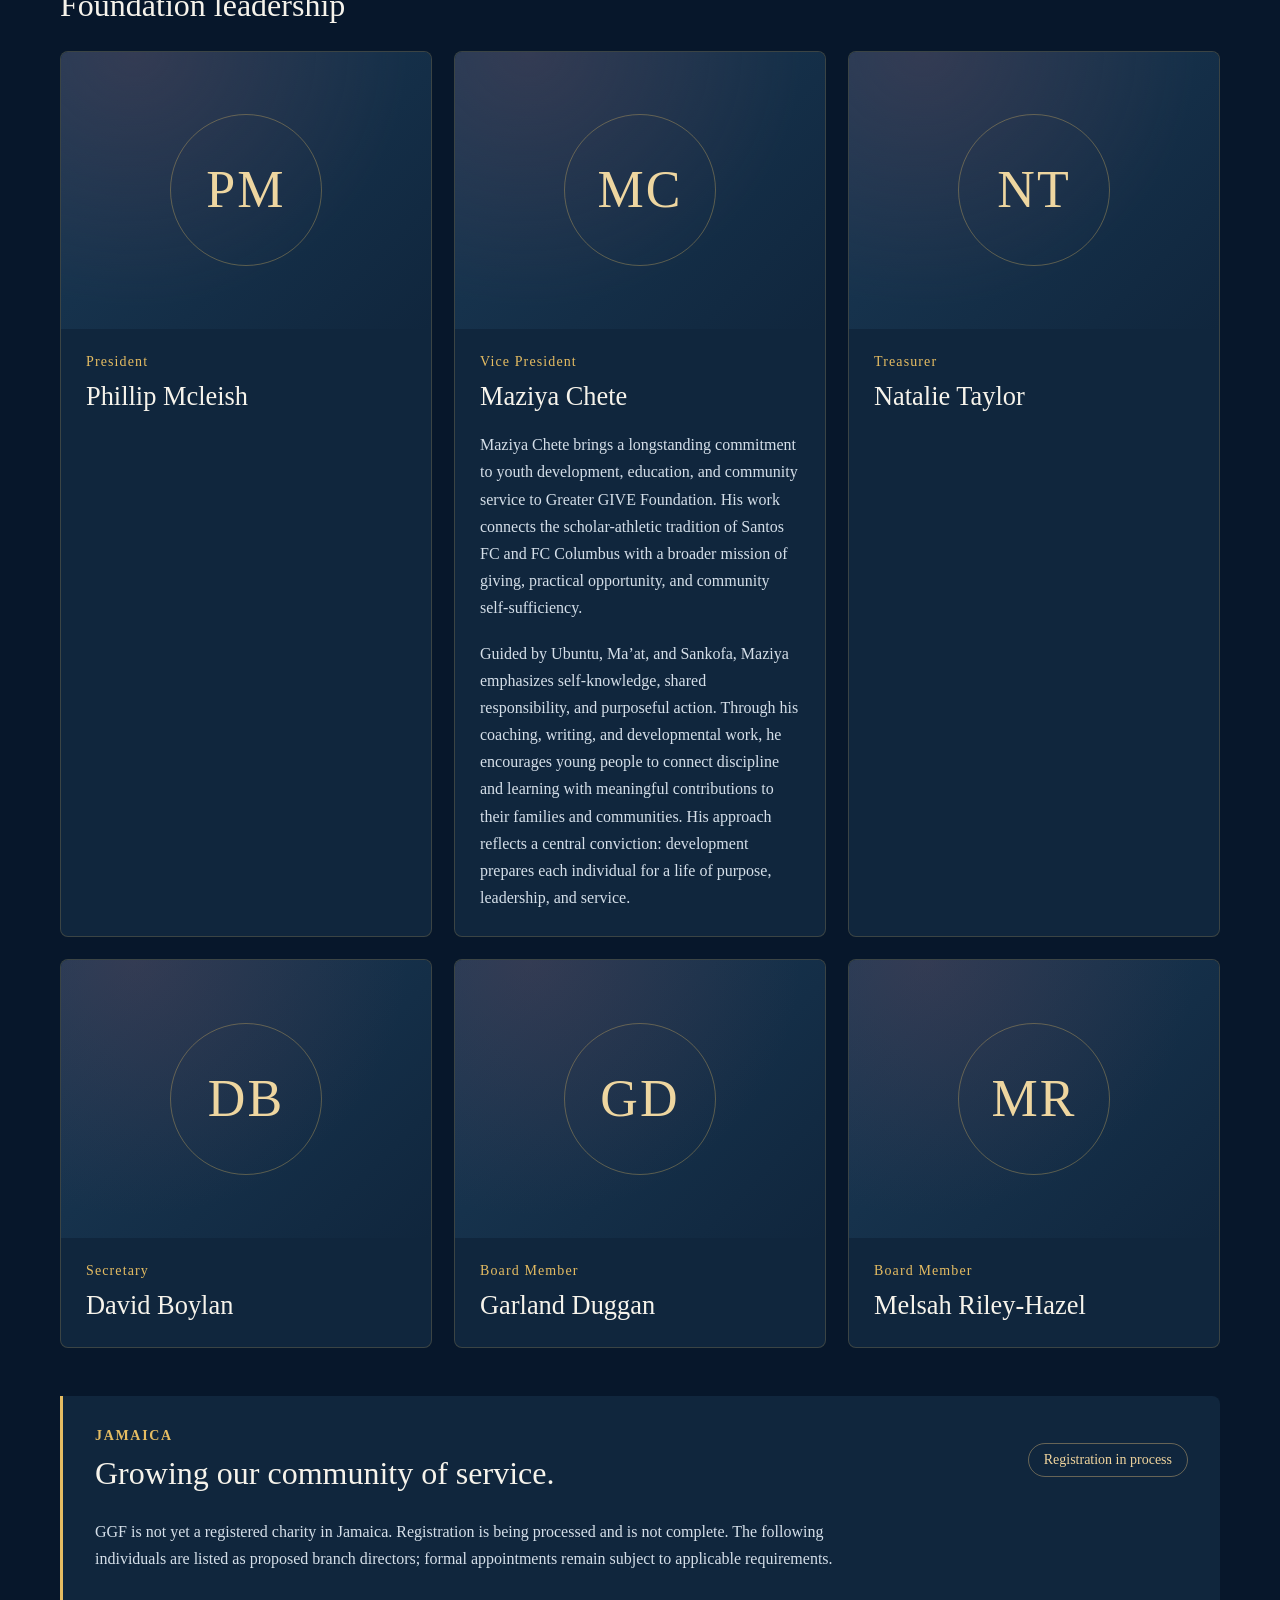
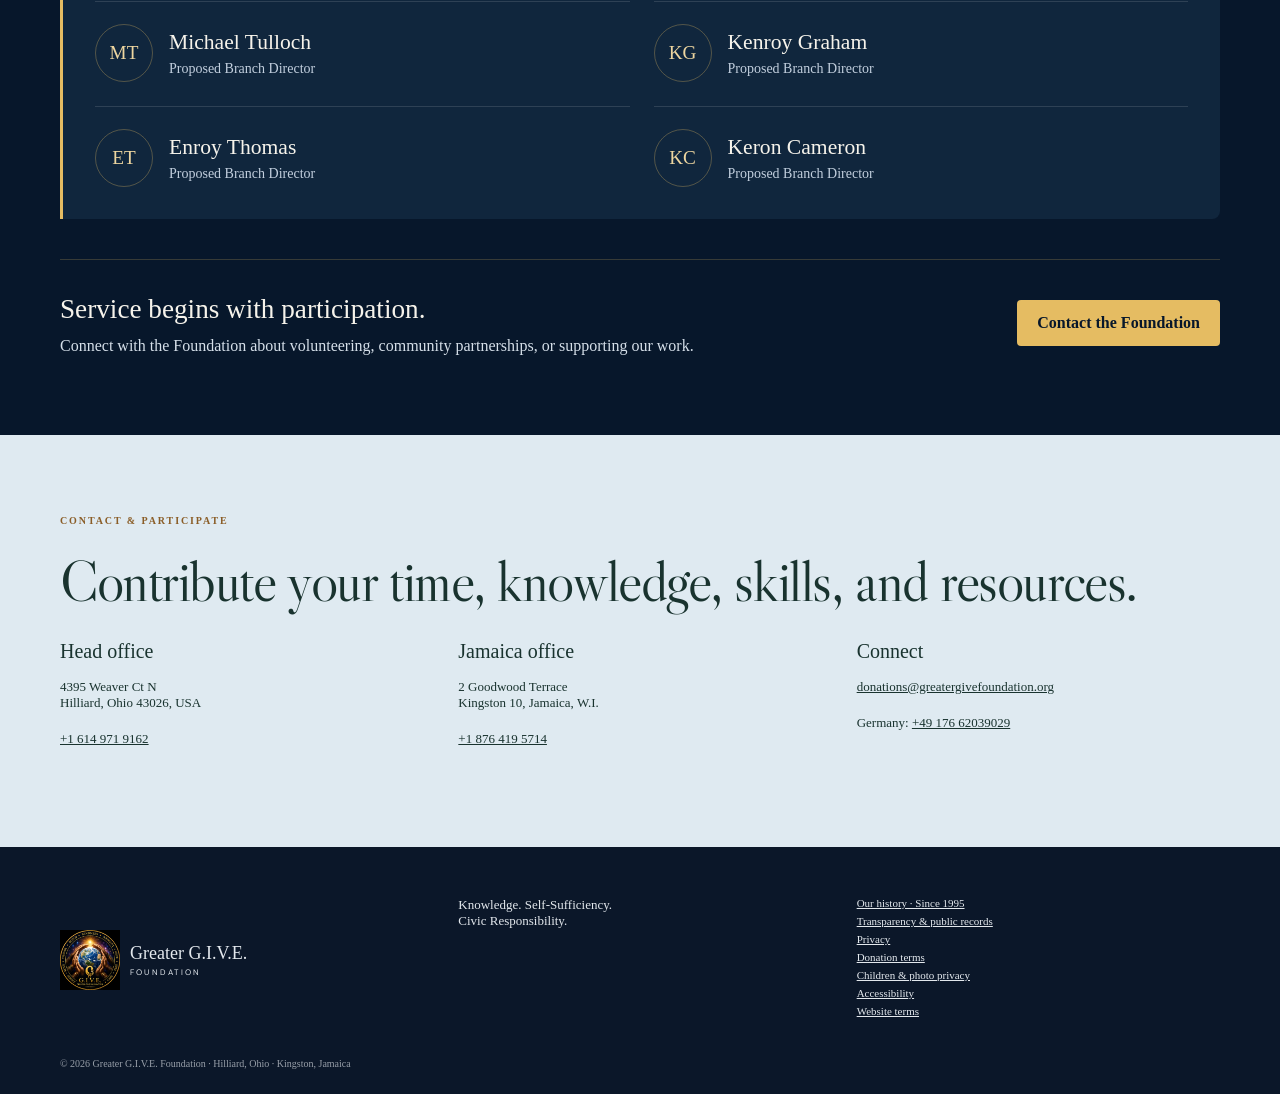
==== commit 5a83dadd: "Align IRS ruling date to September 1996 and distinguish incorporation and GGF name change" ====
--- a/index.html
+++ b/index.html
@@ -10,7 +10,7 @@
 <section class="section community" id="community"><div class="wrap split"><div><p class="eyebrow">Sustainability through community capacity</p><h2>Knowledge already lives<br>in the community.</h2><p class="large">Connect agriculture, education, enterprise, health, culture, and leadership as one interdependent ecosystem.</p></div><div><span class="pill">Future project · Not yet operating</span><h3 style="margin-top:16px">Kitson Town Food Cooperative</h3><p>Kitson Town Food Cooperative is a proposed future project, not a currently functioning entity. The vision is a community-owned enterprise, supported by Greater G.I.V.E. through organizational structure, operational procedures, apprenticeship, and the transfer of existing community knowledge.</p><h3>Schools as anchors of development</h3><p>Education and practical training connect immediate support with the skills to sustain families and communities. School infrastructure remains a defined priority in the project portfolio.</p><p class="small">Development initiatives are distinct from the completed-project record above. FC Wanderers is a separate affiliated futebol organization.</p></div></div></section>
 <section class="section gallery" id="gallery"><div class="wrap"><div class="section-heading"><div><p class="eyebrow">Giving, seen through our community</p><h2>The people behind the purpose.</h2></div><p>Real photographs from the Foundation’s existing gallery.<br>Select a photograph to view it in full.</p></div><div class="photo-grid"><button class="photo-tile" data-photo="assets/photos/project-0.webp" data-caption="Community members and volunteers together" aria-label="Enlarge photograph: Community members and volunteers together"><img src="assets/photos/project-0.webp" alt="Community members and volunteers together" loading="lazy"><span>Community members and volunteers together <b>↗</b></span></button><button class="photo-tile" data-photo="assets/photos/project-17.webp" data-caption="Giving in the community" aria-label="Enlarge photograph: Giving in the community"><img src="assets/photos/project-17.webp" alt="Giving in the community" loading="lazy"><span>Giving in the community <b>↗</b></span></button><button class="photo-tile" data-photo="assets/photos/project-25.webp" data-caption="Essential resources, shared directly" aria-label="Enlarge photograph: Essential resources, shared directly"><img src="assets/photos/project-25.webp" alt="Essential resources, shared directly" loading="lazy"><span>Essential resources, shared directly <b>↗</b></span></button><button class="photo-tile" data-photo="assets/photos/project-39.webp" data-caption="Community outreach in action" aria-label="Enlarge photograph: Community outreach in action"><img src="assets/photos/project-39.webp" alt="Community outreach in action" loading="lazy"><span>Community outreach in action <b>↗</b></span></button><button class="photo-tile" data-photo="assets/photos/project-41.webp" data-caption="Resources prepared for distribution" aria-label="Enlarge photograph: Resources prepared for distribution"><img src="assets/photos/project-41.webp" alt="Resources prepared for distribution" loading="lazy"><span>Resources prepared for distribution <b>↗</b></span></button><button class="photo-tile" data-photo="assets/photos/project-44.webp" data-caption="Local participation. Collective effort." aria-label="Enlarge photograph: Local participation. Collective effort."><img src="assets/photos/project-44.webp" alt="Local participation. Collective effort." loading="lazy"><span>Local participation. Collective effort. <b>↗</b></span></button><button class="photo-tile" data-photo="assets/photos/project-19.webp" data-caption="Care through personal connection" aria-label="Enlarge photograph: Care through personal connection"><img src="assets/photos/project-19.webp" alt="Care through personal connection" loading="lazy"><span>Care through personal connection <b>↗</b></span></button><button class="photo-tile" data-photo="assets/photos/project-49.webp" data-caption="People at the heart of the mission" aria-label="Enlarge photograph: People at the heart of the mission"><img src="assets/photos/project-49.webp" alt="People at the heart of the mission" loading="lazy"><span>People at the heart of the mission <b>↗</b></span></button></div><p class="source-note">Documentary project photographs reproduced from greatergivefoundation.org. Event dates and locations are not inferred from file upload dates. <a href="https://greatergivefoundation.org/gallery/" target="_blank" rel="noopener">Visit the original gallery ↗</a></p></div></section>
 <section class="section philosophy" id="philosophy"><div class="wrap"><p class="eyebrow">Our social philosophy</p><h2>Self-knowledge is the<br>foundation of all knowledge.</h2><p>Truthful observation, shared responsibility, and interdependence guide how we give and how we develop. We are our brothers’ and sisters’ keepers in the collective march toward self-sufficiency.</p></div></section>
-<section class="section donate-section" id="donate"><div class="wrap"><div class="eyebrow">Give through Zeffy</div><h2>Every child. Every possibility.<br>A brighter future.</h2><p>Every contribution supports education, practical training, care, and community infrastructure.</p><p class="giving-disclosure">Jamaica charity registration is being processed and is not complete. Review our <a href="transparency.html#status">legal and tax-status disclosures</a> before donating; a payment-platform receipt does not guarantee tax deductibility.</p><p class="note"><strong>Greater G.I.V.E. Foundation · Hilliard, Ohio.</strong> Giving inquiries support education, practical training, care assistance, and community infrastructure. Greater GIVE Foundation · EIN 31-1460452. The organization was incorporated as Tri Village Soccer Association on May 13, 1994, and changed its name on November 17, 2024. See the organization and giving information for tax-treatment details. <a href="transparency.html#status">Organization and public records</a>.</p><div class="zeffy-panel">
+<section class="section donate-section" id="donate"><div class="wrap"><div class="eyebrow">Give through Zeffy</div><h2>Every child. Every possibility.<br>A brighter future.</h2><p>Every contribution supports education, practical training, care, and community infrastructure.</p><p class="giving-disclosure">Jamaica charity registration is being processed and is not complete. Review our <a href="transparency.html#status">legal and tax-status disclosures</a> before donating; a payment-platform receipt does not guarantee tax deductibility.</p><p class="note"><strong>Greater G.I.V.E. Foundation · Hilliard, Ohio.</strong> Giving inquiries support education, practical training, care assistance, and community infrastructure. Greater GIVE Foundation · EIN 31-1460452. The organization was incorporated as Tri Village Soccer Association on May 13, 1994, and changed its name on November 17, 2024. The IRS record for TVSA, under the same EIN, lists a ruling date of September 1996. See the organization and giving information for tax-treatment details. <a href="transparency.html#status">Organization and public records</a>.</p><div class="zeffy-panel">
 <div data-zeffy-embed data-form-url="/embed/donation-form/every-child-every-possibility-a-brighter-future"></div>
 <div data-zeffy-embed-fallback style="display:none;">
 <div class="zeffy-fallback-frame"><iframe title="Donation form powered by Zeffy" data-zeffy-embed-src="https://www.zeffy.com/embed/donation-form/every-child-every-possibility-a-brighter-future" allowpaymentrequest allowTransparency="true"></iframe></div>
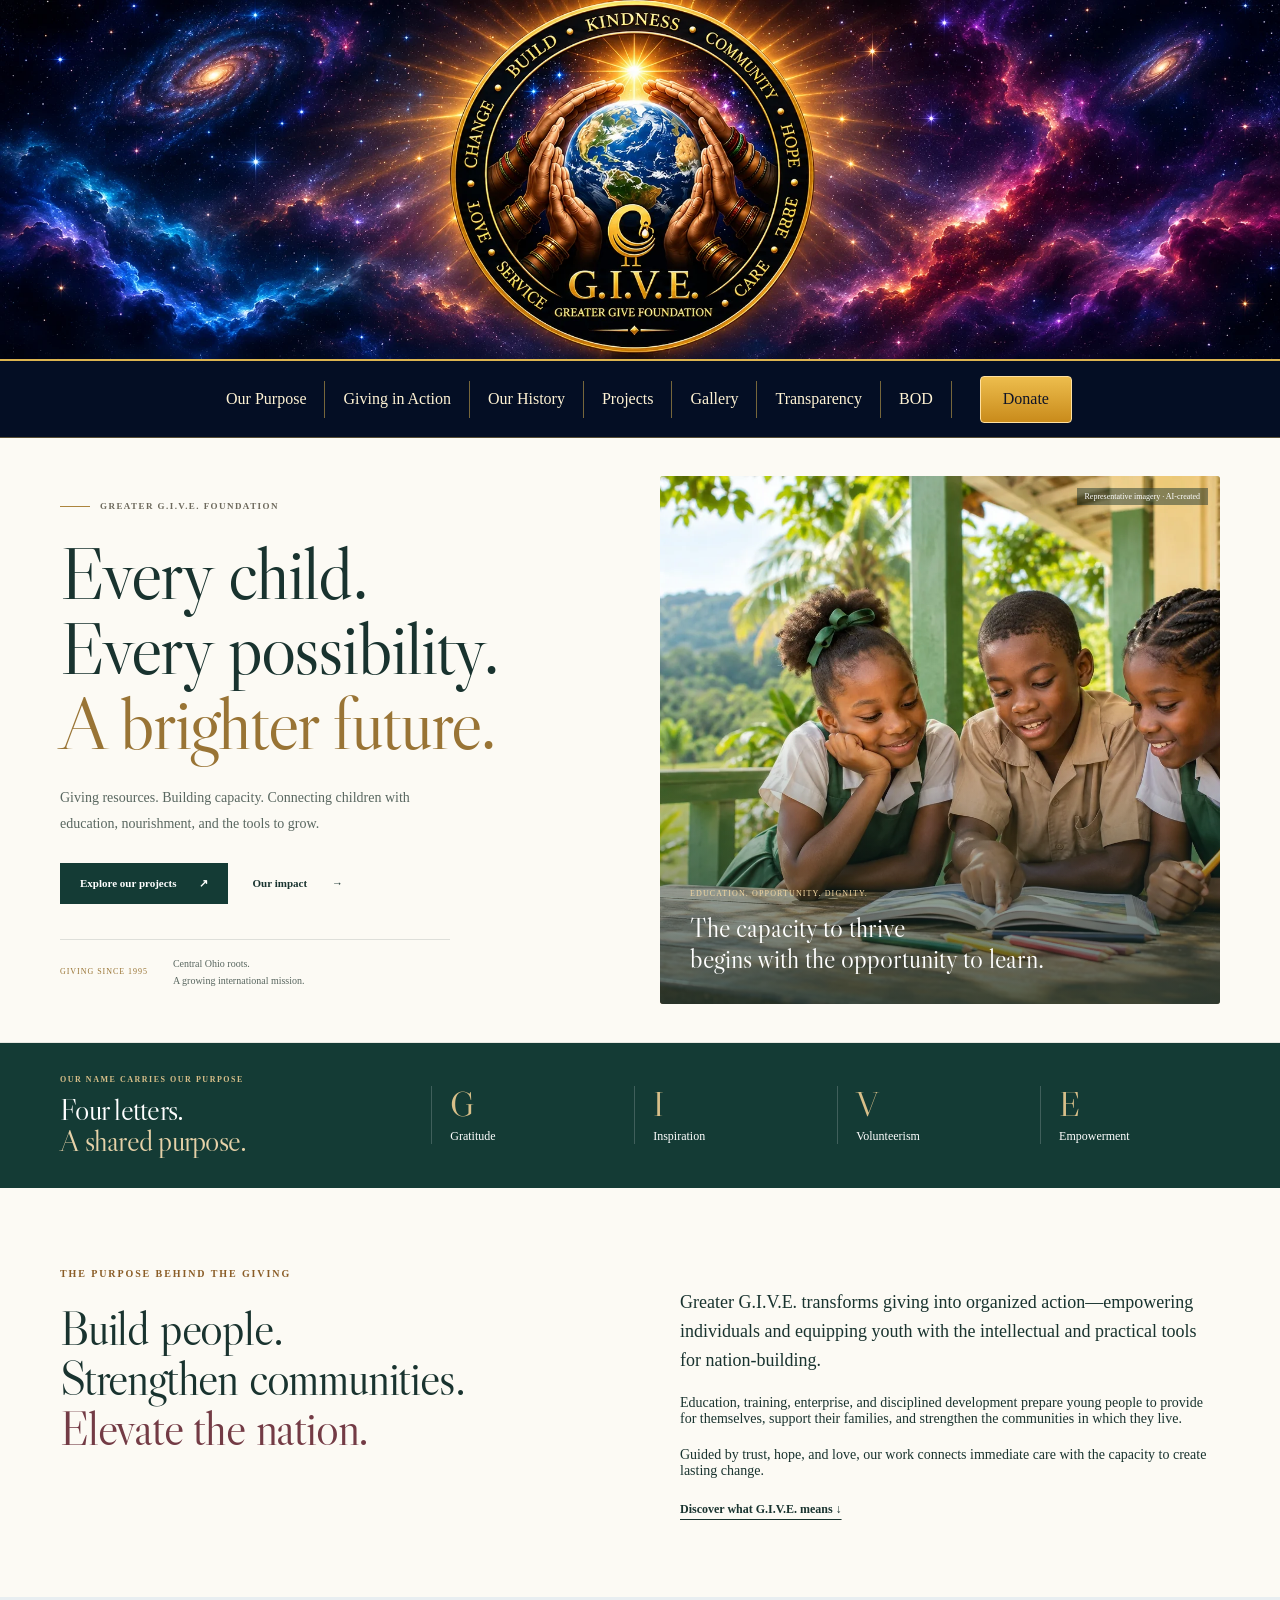
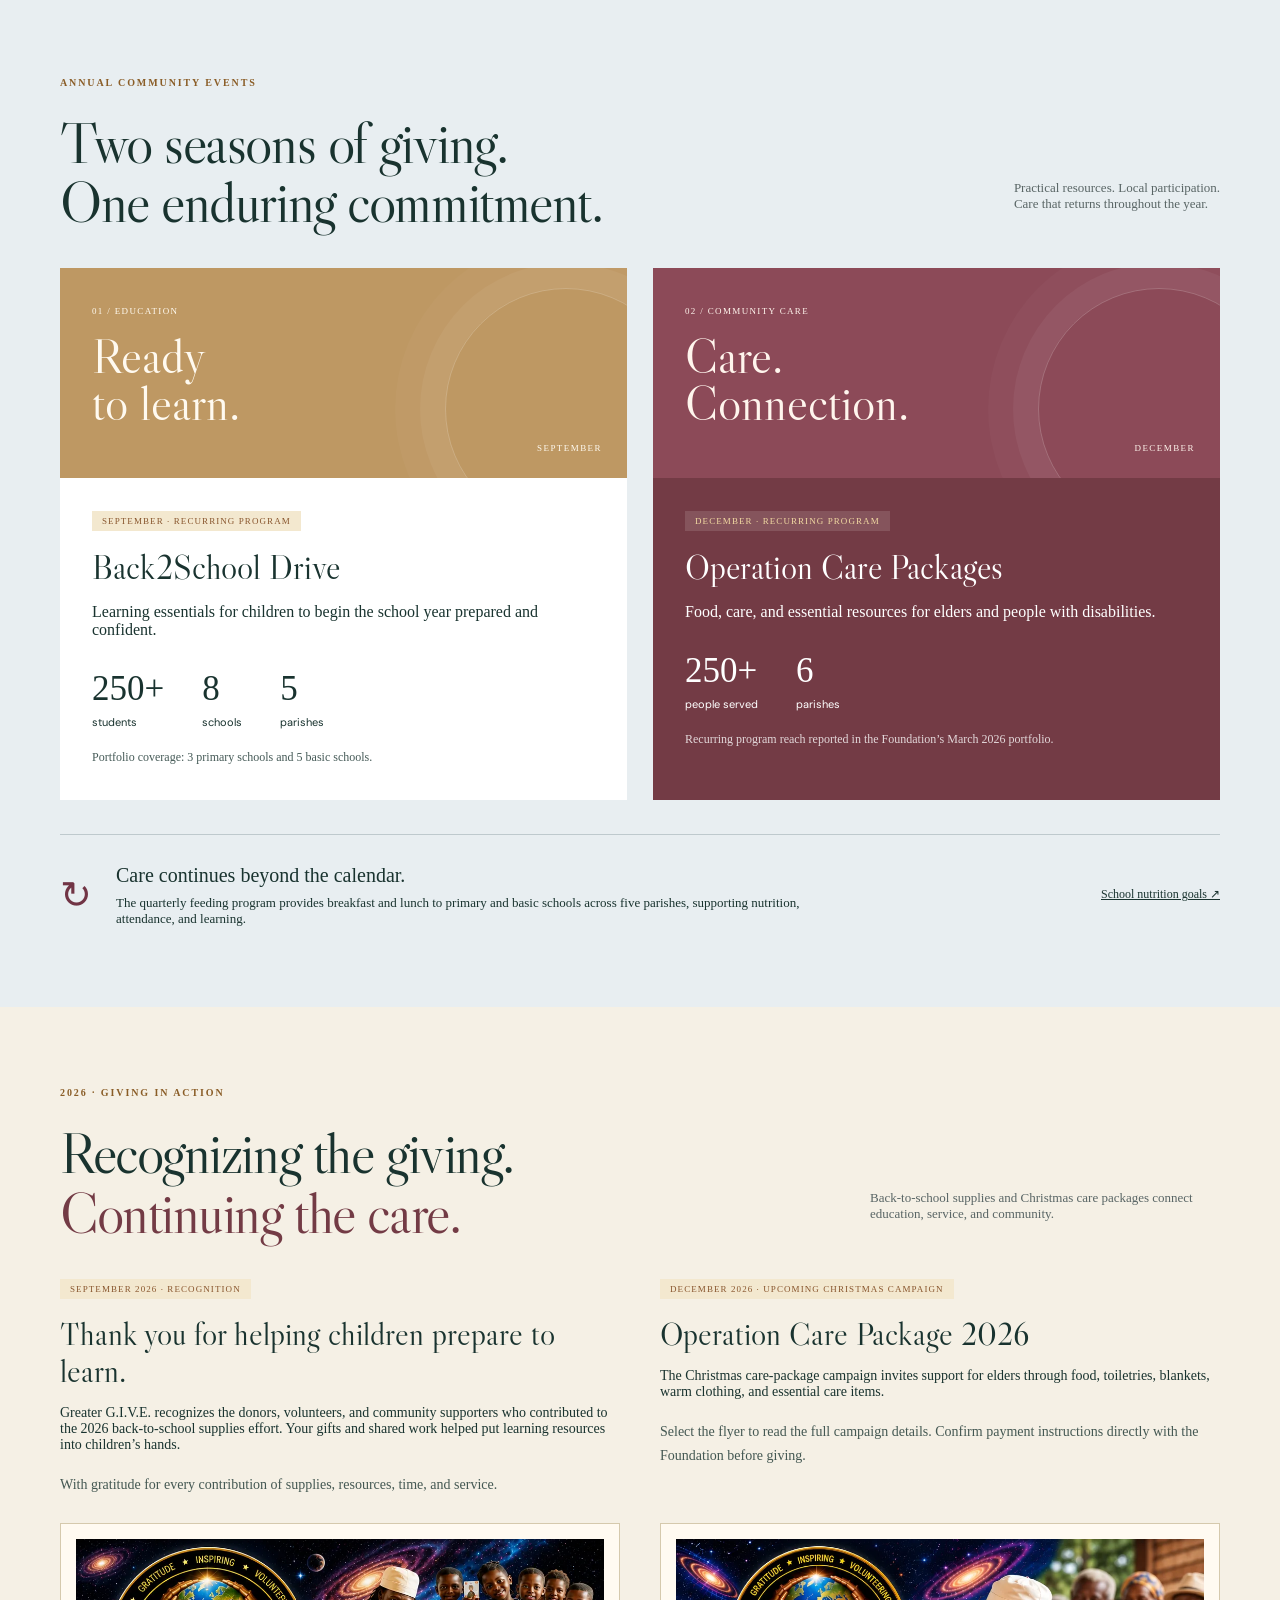
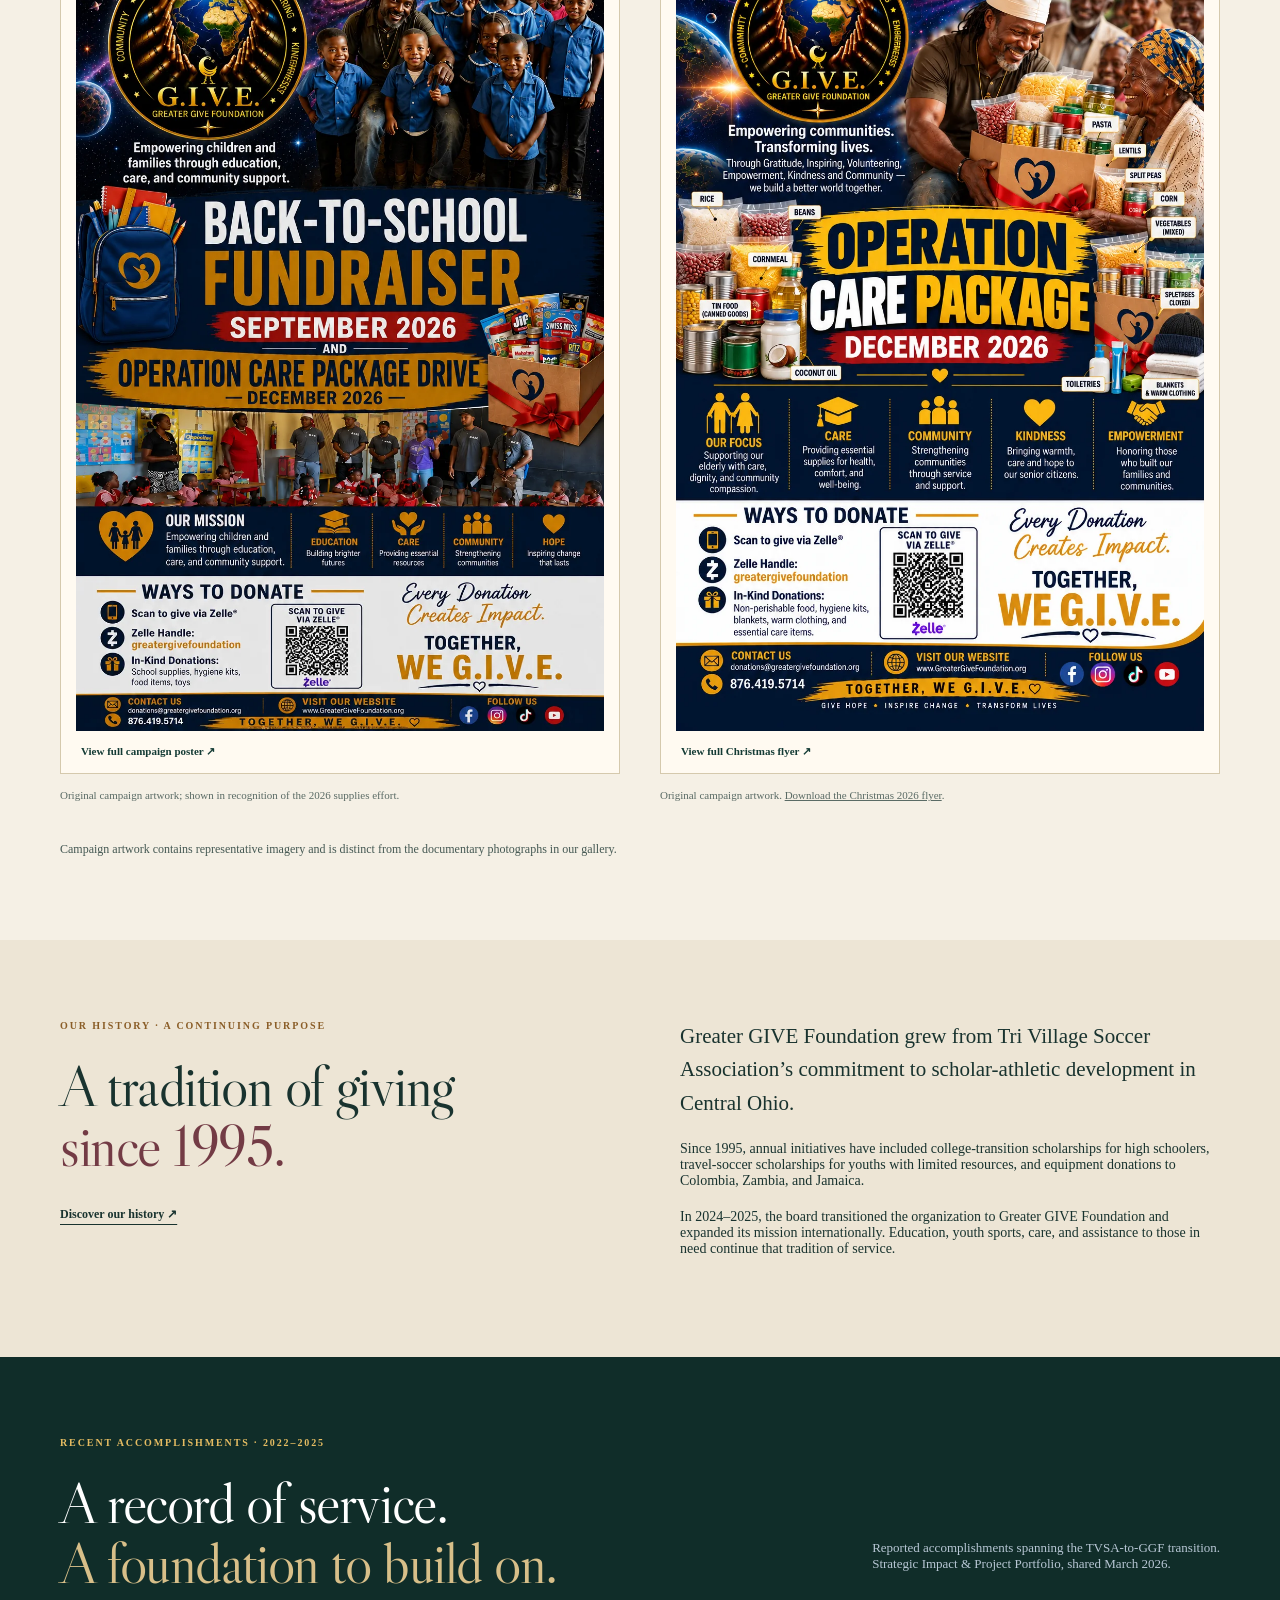
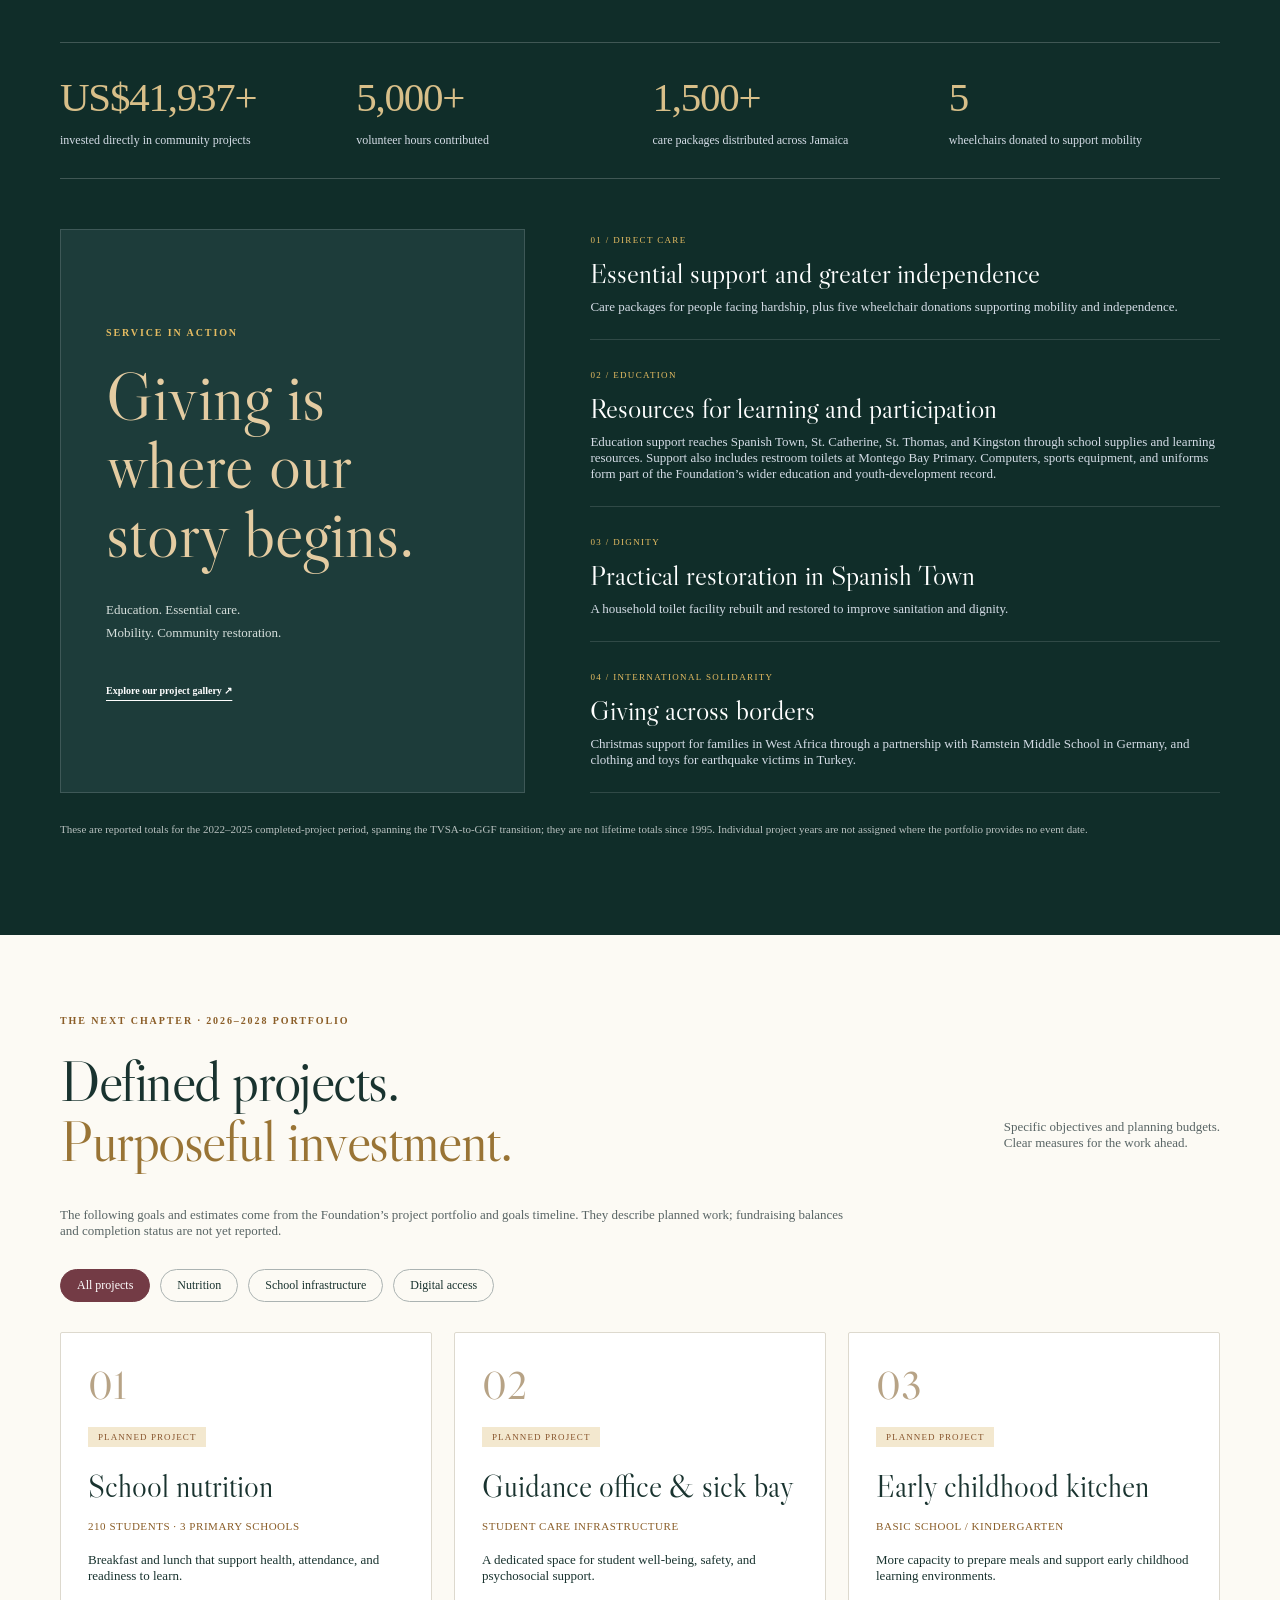
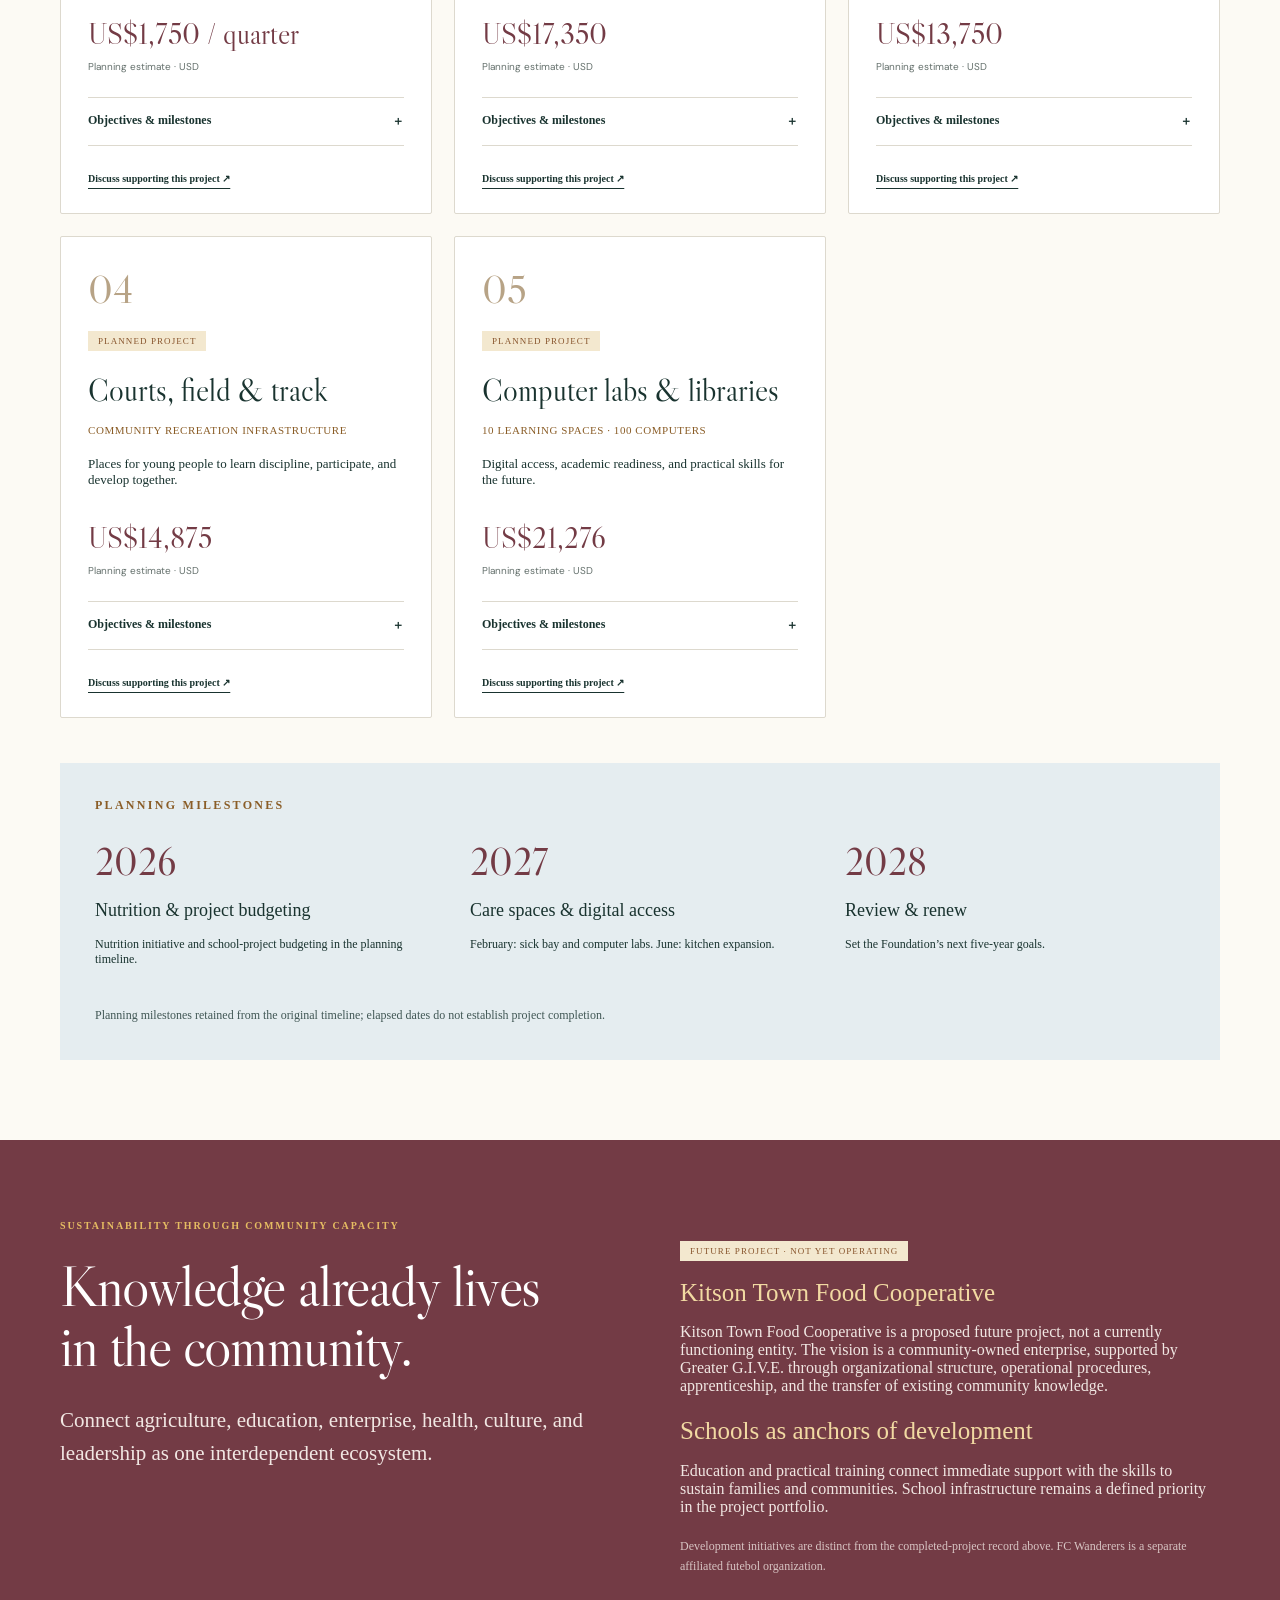
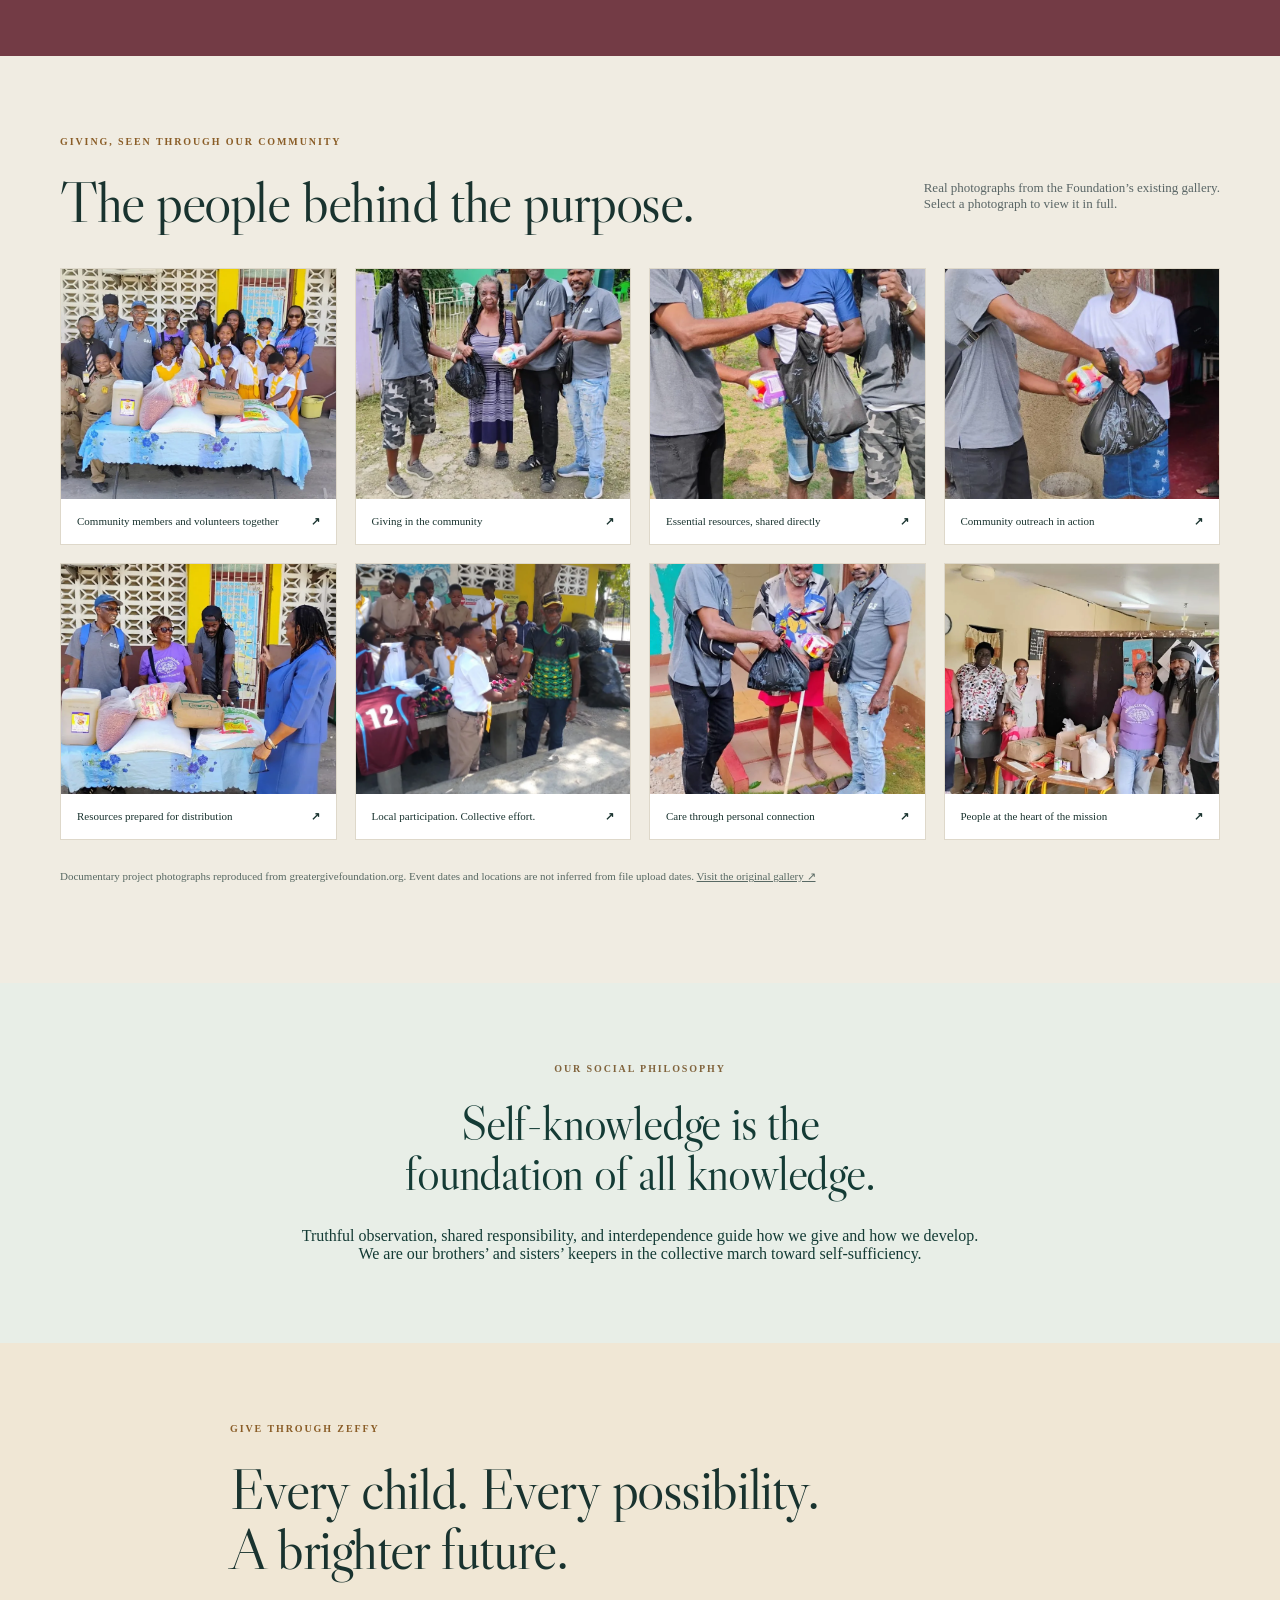
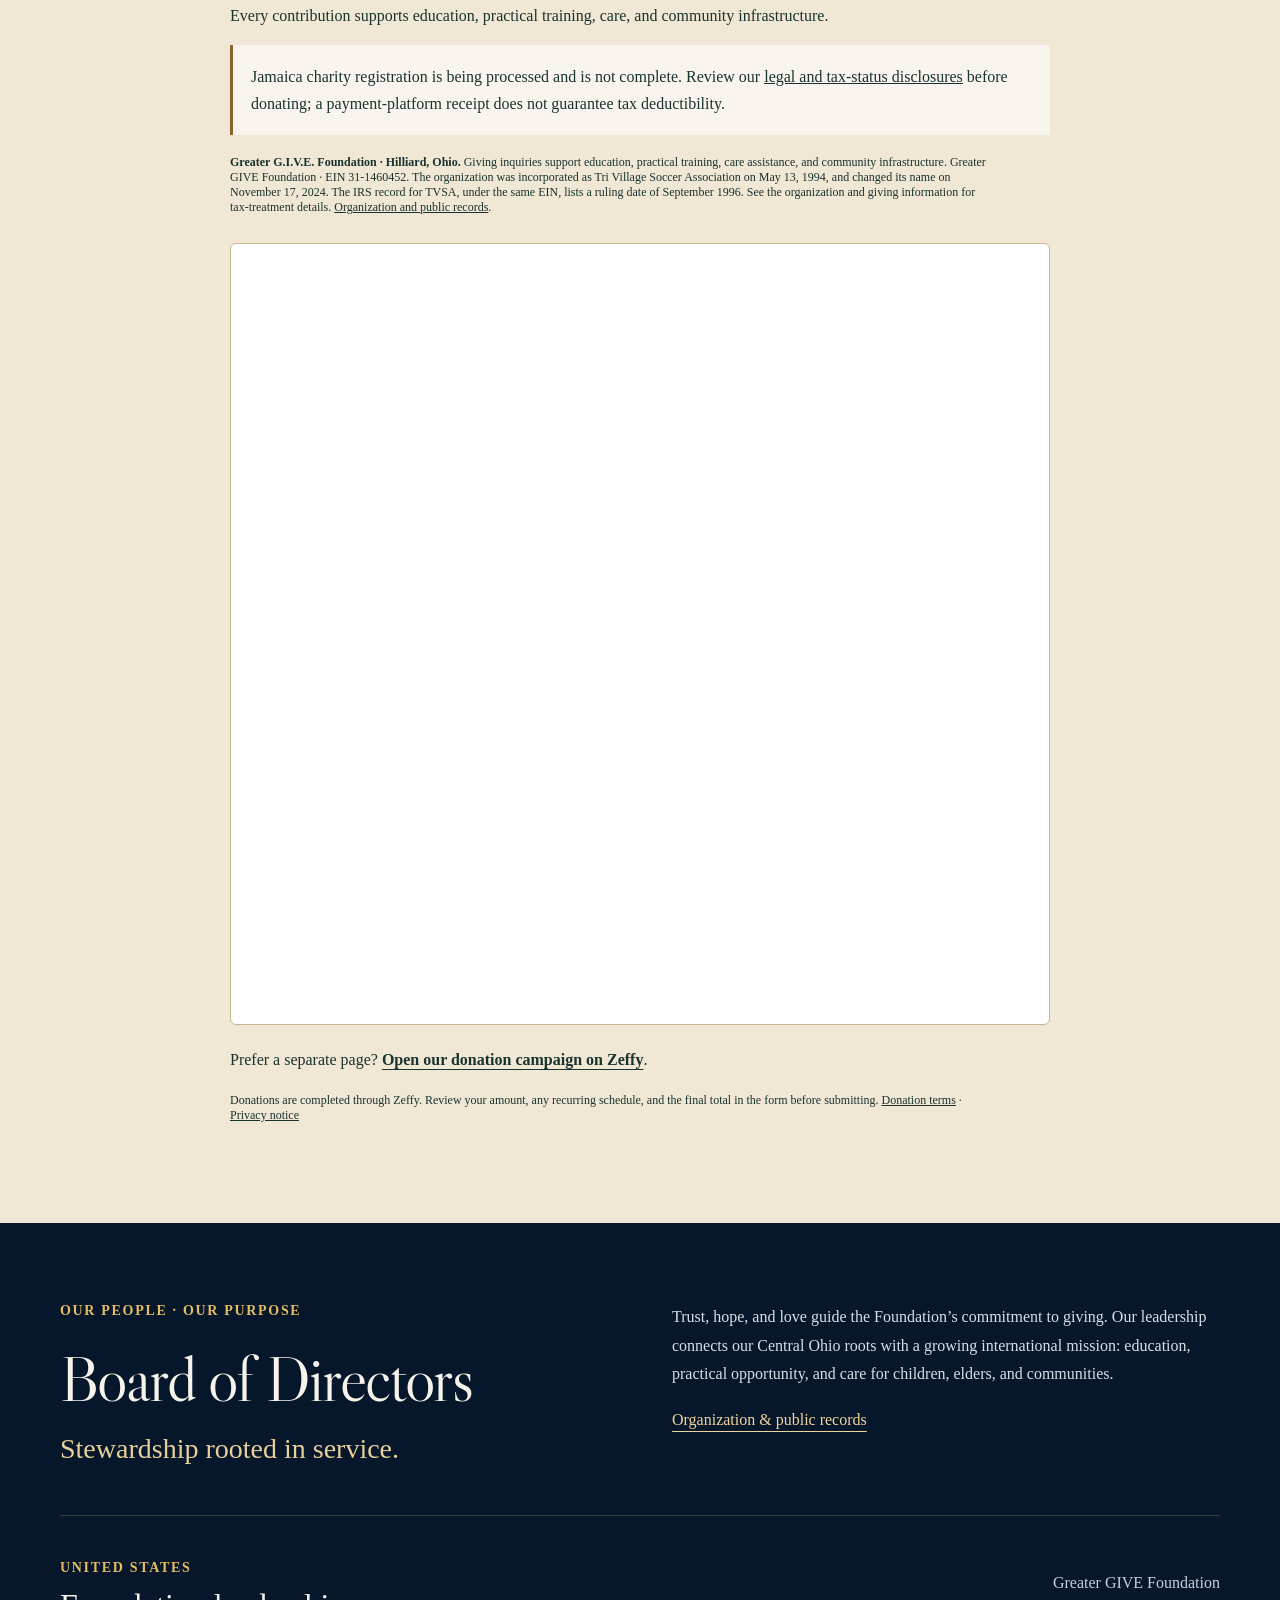
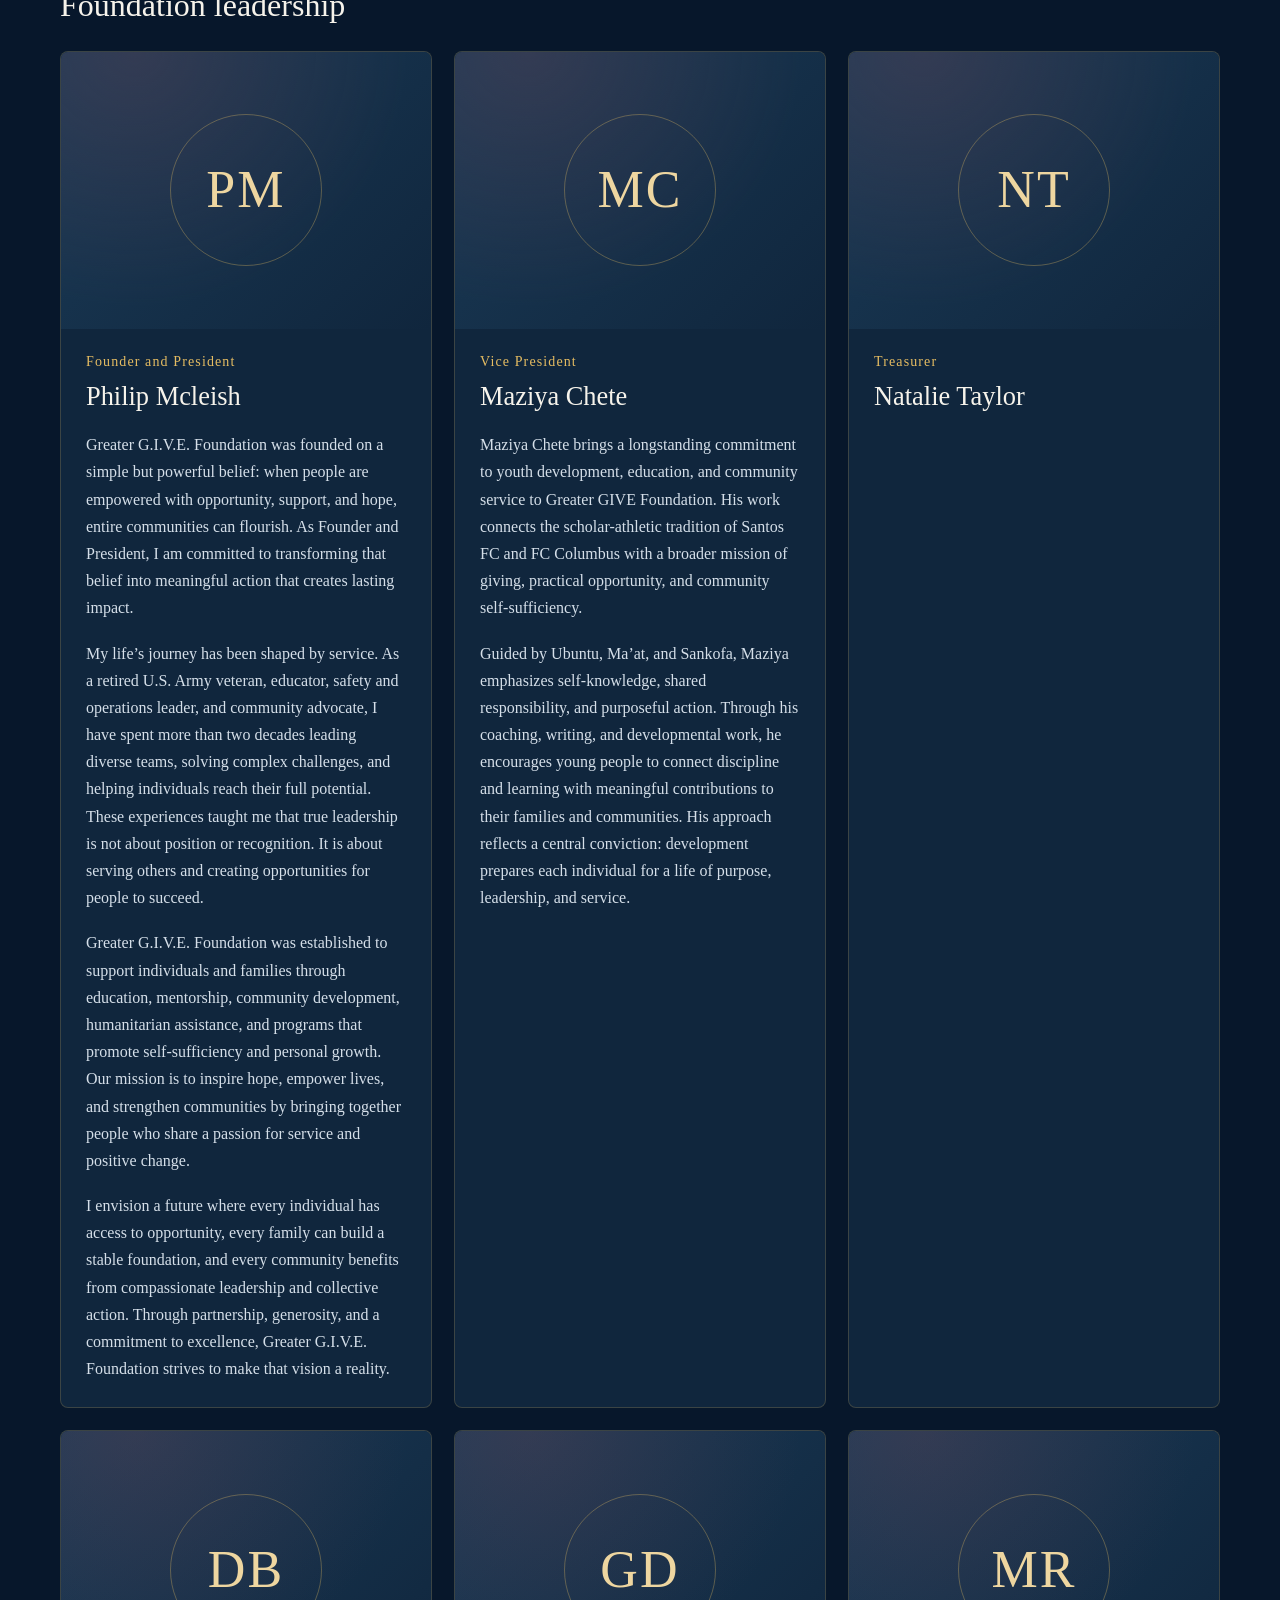
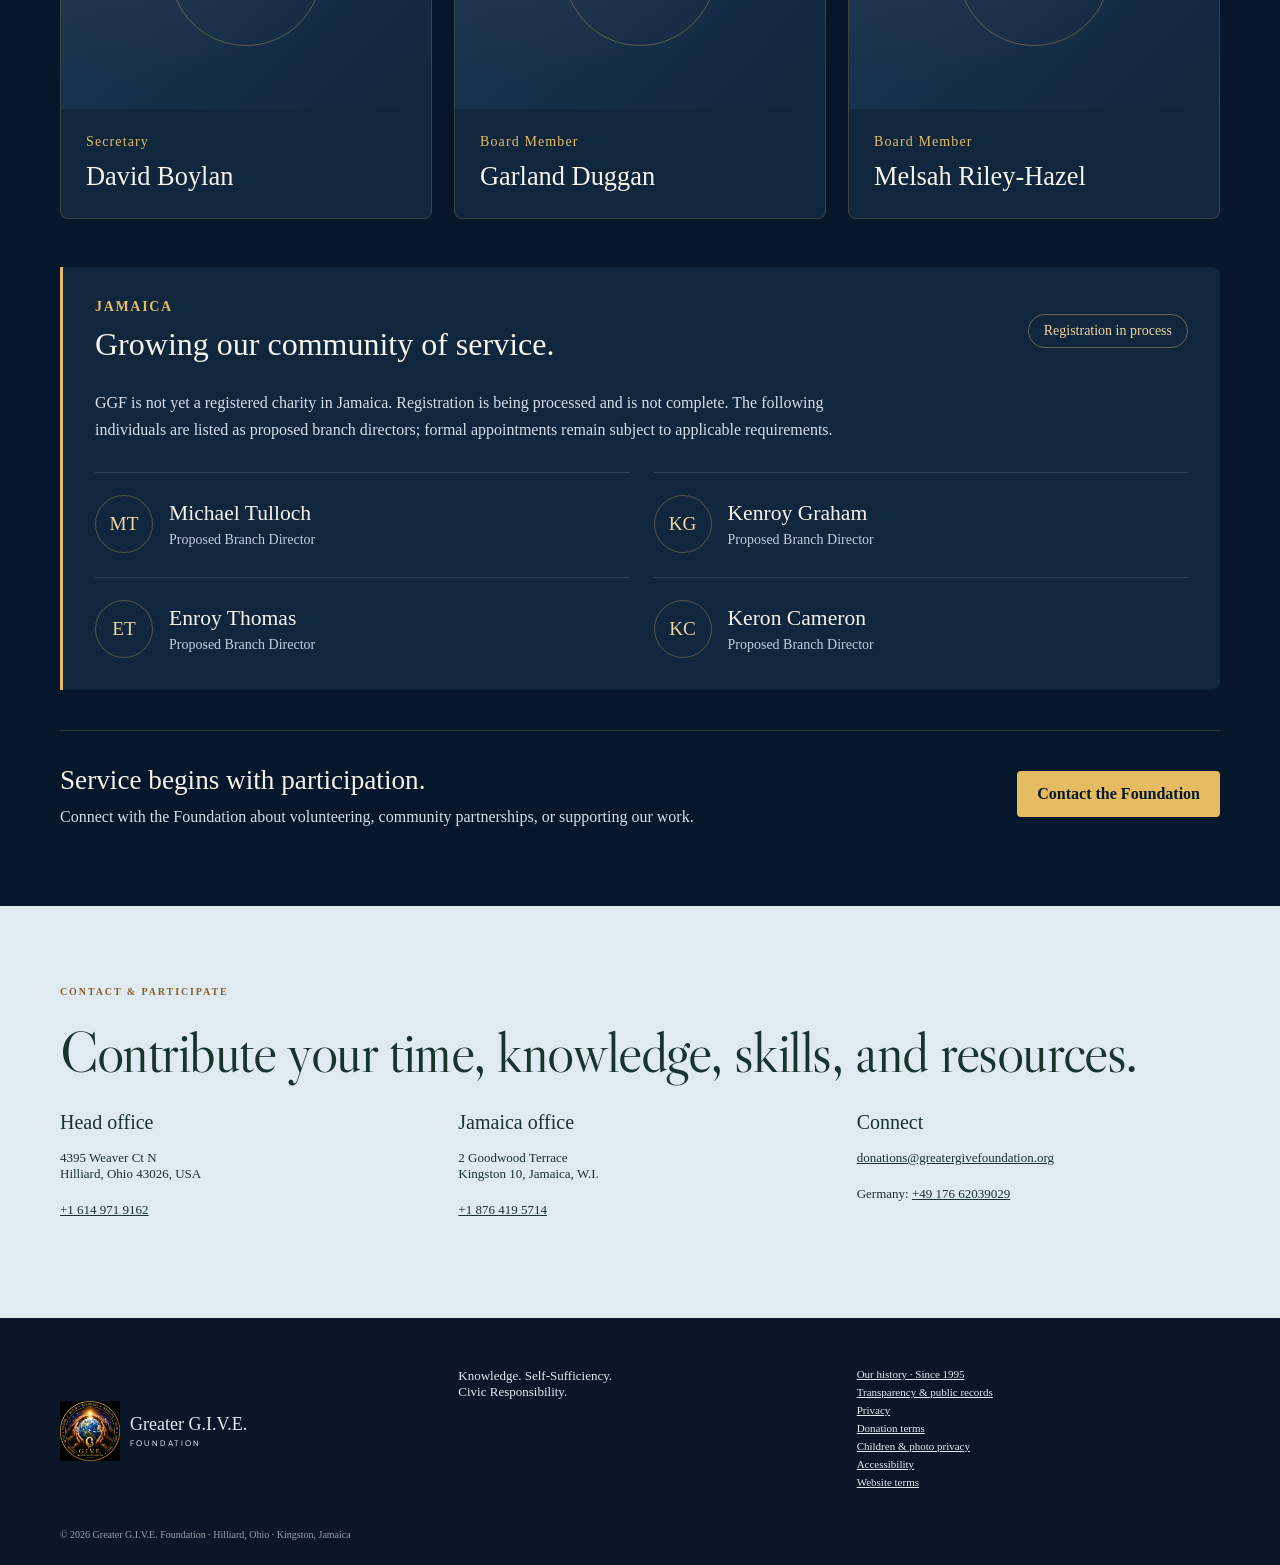
==== commit 1b3527c7: "Add Philip Mcleish founder and president statement to board profile" ====
--- a/index.html
+++ b/index.html
@@ -16,4 +16,4 @@
 <div class="zeffy-fallback-frame"><iframe title="Donation form powered by Zeffy" data-zeffy-embed-src="https://www.zeffy.com/embed/donation-form/every-child-every-possibility-a-brighter-future" allowpaymentrequest allowTransparency="true"></iframe></div>
 </div>
 <script src="https://www.zeffy.com/embed/v2/zeffy-embed.js" onerror="document.querySelectorAll('[data-zeffy-embed-fallback]').forEach(function(el){el.style.display='block';el.querySelectorAll('iframe[data-zeffy-embed-src]').forEach(function(f){f.src=f.getAttribute('data-zeffy-embed-src');});});"></script>
-</div><p class="zeffy-help">Prefer a separate page? <a href="https://www.zeffy.com/en-US/donation-form/every-child-every-possibility-a-brighter-future" target="_blank" rel="noopener">Open our donation campaign on Zeffy</a>.</p><p class="note">Donations are completed through Zeffy. Review your amount, any recurring schedule, and the final total in the form before submitting. <a href="transparency.html#giving">Donation terms</a> · <a href="transparency.html#privacy">Privacy notice</a></p></div></section><section class="section board-section" id="leadership" aria-labelledby="board-title"><div class="wrap"><div class="board-intro"><div><p class="eyebrow">Our people · Our purpose</p><h2 id="board-title">Board of Directors</h2><p class="board-deck">Stewardship rooted in service.</p></div><div class="board-intro-copy"><p>Trust, hope, and love guide the Foundation’s commitment to giving. Our leadership connects our Central Ohio roots with a growing international mission: education, practical opportunity, and care for children, elders, and communities.</p><a class="board-records" href="transparency.html#status">Organization &amp; public records</a></div></div><div class="board-group"><div class="board-group-heading"><div><p class="eyebrow">United States</p><h3>Foundation leadership</h3></div><p>Greater GIVE Foundation</p></div><div class="director-grid"><article class="director-card"><div class="director-portrait" aria-hidden="true"><span>PM</span></div><div class="director-copy"><p class="director-role">President</p><h4>Phillip Mcleish</h4></div></article><article class="director-card"><div class="director-portrait" aria-hidden="true"><span>MC</span></div><div class="director-copy"><p class="director-role">Vice President</p><h4>Maziya Chete</h4><p class="director-bio">Maziya Chete brings a longstanding commitment to youth development, education, and community service to Greater GIVE Foundation. His work connects the scholar-athletic tradition of Santos FC and FC Columbus with a broader mission of giving, practical opportunity, and community self-sufficiency.</p><p class="director-bio">Guided by Ubuntu, Ma’at, and Sankofa, Maziya emphasizes self-knowledge, shared responsibility, and purposeful action. Through his coaching, writing, and developmental work, he encourages young people to connect discipline and learning with meaningful contributions to their families and communities. His approach reflects a central conviction: development prepares each individual for a life of purpose, leadership, and service.</p></div></article><article class="director-card"><div class="director-portrait" aria-hidden="true"><span>NT</span></div><div class="director-copy"><p class="director-role">Treasurer</p><h4>Natalie Taylor</h4></div></article><article class="director-card"><div class="director-portrait" aria-hidden="true"><span>DB</span></div><div class="director-copy"><p class="director-role">Secretary</p><h4>David Boylan</h4></div></article><article class="director-card"><div class="director-portrait" aria-hidden="true"><span>GD</span></div><div class="director-copy"><p class="director-role">Board Member</p><h4>Garland Duggan</h4></div></article><article class="director-card"><div class="director-portrait" aria-hidden="true"><span>MR</span></div><div class="director-copy"><p class="director-role">Board Member</p><h4>Melsah Riley-Hazel</h4></div></article></div></div><div class="board-jamaica"><div class="board-group-heading"><div><p class="eyebrow">Jamaica</p><h3>Growing our community of service.</h3></div><span class="board-status">Registration in process</span></div><p class="board-branch-note">GGF is not yet a registered charity in Jamaica. Registration is being processed and is not complete. The following individuals are listed as proposed branch directors; formal appointments remain subject to applicable requirements.</p><div class="branch-grid"><article class="branch-director"><span class="branch-initials" aria-hidden="true">MT</span><div><h4>Michael Tulloch</h4><p>Proposed Branch Director</p></div></article><article class="branch-director"><span class="branch-initials" aria-hidden="true">KG</span><div><h4>Kenroy Graham</h4><p>Proposed Branch Director</p></div></article><article class="branch-director"><span class="branch-initials" aria-hidden="true">ET</span><div><h4>Enroy Thomas</h4><p>Proposed Branch Director</p></div></article><article class="branch-director"><span class="branch-initials" aria-hidden="true">KC</span><div><h4>Keron Cameron</h4><p>Proposed Branch Director</p></div></article></div></div><div class="board-invitation"><div><h3>Service begins with participation.</h3><p>Connect with the Foundation about volunteering, community partnerships, or supporting our work.</p></div><a href="mailto:donations@greatergivefoundation.org">Contact the Foundation</a></div></div></section><section class="section alt" id="contact"><div class="wrap"><div class="eyebrow">Contact & participate</div><h2>Contribute your time, knowledge, skills, and resources.</h2><div class="contact-grid"><div><h3>Head office</h3><p>4395 Weaver Ct N<br>Hilliard, Ohio 43026, USA</p><p><a href="tel:+16149719162">+1 614 971 9162</a></p></div><div><h3>Jamaica office</h3><p>2 Goodwood Terrace<br>Kingston 10, Jamaica, W.I.</p><p><a href="tel:+18764195714">+1 876 419 5714</a></p></div><div><h3>Connect</h3><p><a href="mailto:donations@greatergivefoundation.org">donations@greatergivefoundation.org</a></p><p>Germany: <a href="tel:+4917662039029">+49 176 62039029</a></p></div></div></div></section></main><footer><div class="wrap footer-grid"><a class="brand" href="#top"><img src="assets/logo.webp" alt="Greater GIVE Foundation seal"><span>Greater <b>G.I.V.E.</b><small>FOUNDATION</small></span></a><p>Knowledge. Self-Sufficiency.<br>Civic Responsibility.</p><div><a href="our-history.html">Our history · Since 1995</a><a href="transparency.html#status">Transparency &amp; public records</a><a href="transparency.html#privacy">Privacy</a><a href="transparency.html#giving">Donation terms</a><a href="transparency.html#children">Children &amp; photo privacy</a><a href="transparency.html#access">Accessibility</a><a href="transparency.html#terms">Website terms</a></div></div><div class="wrap copyright">© 2026 Greater G.I.V.E. Foundation · Hilliard, Ohio · Kingston, Jamaica</div></footer><dialog id="photo-dialog"><button id="close-photo" aria-label="Close photograph">Close ×</button><img id="expanded-photo" alt=""><p id="photo-caption"></p></dialog><script src="assets/app.js" defer></script></body></html>+</div><p class="zeffy-help">Prefer a separate page? <a href="https://www.zeffy.com/en-US/donation-form/every-child-every-possibility-a-brighter-future" target="_blank" rel="noopener">Open our donation campaign on Zeffy</a>.</p><p class="note">Donations are completed through Zeffy. Review your amount, any recurring schedule, and the final total in the form before submitting. <a href="transparency.html#giving">Donation terms</a> · <a href="transparency.html#privacy">Privacy notice</a></p></div></section><section class="section board-section" id="leadership" aria-labelledby="board-title"><div class="wrap"><div class="board-intro"><div><p class="eyebrow">Our people · Our purpose</p><h2 id="board-title">Board of Directors</h2><p class="board-deck">Stewardship rooted in service.</p></div><div class="board-intro-copy"><p>Trust, hope, and love guide the Foundation’s commitment to giving. Our leadership connects our Central Ohio roots with a growing international mission: education, practical opportunity, and care for children, elders, and communities.</p><a class="board-records" href="transparency.html#status">Organization &amp; public records</a></div></div><div class="board-group"><div class="board-group-heading"><div><p class="eyebrow">United States</p><h3>Foundation leadership</h3></div><p>Greater GIVE Foundation</p></div><div class="director-grid"><article class="director-card"><div class="director-portrait" aria-hidden="true"><span>PM</span></div><div class="director-copy"><p class="director-role">Founder and President</p><h4>Philip Mcleish</h4><div class="director-statement" aria-label="Statement from the Founder and President"><p class="director-bio">Greater G.I.V.E. Foundation was founded on a simple but powerful belief: when people are empowered with opportunity, support, and hope, entire communities can flourish. As Founder and President, I am committed to transforming that belief into meaningful action that creates lasting impact.</p><p class="director-bio">My life’s journey has been shaped by service. As a retired U.S. Army veteran, educator, safety and operations leader, and community advocate, I have spent more than two decades leading diverse teams, solving complex challenges, and helping individuals reach their full potential. These experiences taught me that true leadership is not about position or recognition. It is about serving others and creating opportunities for people to succeed.</p><p class="director-bio">Greater G.I.V.E. Foundation was established to support individuals and families through education, mentorship, community development, humanitarian assistance, and programs that promote self-sufficiency and personal growth. Our mission is to inspire hope, empower lives, and strengthen communities by bringing together people who share a passion for service and positive change.</p><p class="director-bio">I envision a future where every individual has access to opportunity, every family can build a stable foundation, and every community benefits from compassionate leadership and collective action. Through partnership, generosity, and a commitment to excellence, Greater G.I.V.E. Foundation strives to make that vision a reality.</p></div></div></article><article class="director-card"><div class="director-portrait" aria-hidden="true"><span>MC</span></div><div class="director-copy"><p class="director-role">Vice President</p><h4>Maziya Chete</h4><p class="director-bio">Maziya Chete brings a longstanding commitment to youth development, education, and community service to Greater GIVE Foundation. His work connects the scholar-athletic tradition of Santos FC and FC Columbus with a broader mission of giving, practical opportunity, and community self-sufficiency.</p><p class="director-bio">Guided by Ubuntu, Ma’at, and Sankofa, Maziya emphasizes self-knowledge, shared responsibility, and purposeful action. Through his coaching, writing, and developmental work, he encourages young people to connect discipline and learning with meaningful contributions to their families and communities. His approach reflects a central conviction: development prepares each individual for a life of purpose, leadership, and service.</p></div></article><article class="director-card"><div class="director-portrait" aria-hidden="true"><span>NT</span></div><div class="director-copy"><p class="director-role">Treasurer</p><h4>Natalie Taylor</h4></div></article><article class="director-card"><div class="director-portrait" aria-hidden="true"><span>DB</span></div><div class="director-copy"><p class="director-role">Secretary</p><h4>David Boylan</h4></div></article><article class="director-card"><div class="director-portrait" aria-hidden="true"><span>GD</span></div><div class="director-copy"><p class="director-role">Board Member</p><h4>Garland Duggan</h4></div></article><article class="director-card"><div class="director-portrait" aria-hidden="true"><span>MR</span></div><div class="director-copy"><p class="director-role">Board Member</p><h4>Melsah Riley-Hazel</h4></div></article></div></div><div class="board-jamaica"><div class="board-group-heading"><div><p class="eyebrow">Jamaica</p><h3>Growing our community of service.</h3></div><span class="board-status">Registration in process</span></div><p class="board-branch-note">GGF is not yet a registered charity in Jamaica. Registration is being processed and is not complete. The following individuals are listed as proposed branch directors; formal appointments remain subject to applicable requirements.</p><div class="branch-grid"><article class="branch-director"><span class="branch-initials" aria-hidden="true">MT</span><div><h4>Michael Tulloch</h4><p>Proposed Branch Director</p></div></article><article class="branch-director"><span class="branch-initials" aria-hidden="true">KG</span><div><h4>Kenroy Graham</h4><p>Proposed Branch Director</p></div></article><article class="branch-director"><span class="branch-initials" aria-hidden="true">ET</span><div><h4>Enroy Thomas</h4><p>Proposed Branch Director</p></div></article><article class="branch-director"><span class="branch-initials" aria-hidden="true">KC</span><div><h4>Keron Cameron</h4><p>Proposed Branch Director</p></div></article></div></div><div class="board-invitation"><div><h3>Service begins with participation.</h3><p>Connect with the Foundation about volunteering, community partnerships, or supporting our work.</p></div><a href="mailto:donations@greatergivefoundation.org">Contact the Foundation</a></div></div></section><section class="section alt" id="contact"><div class="wrap"><div class="eyebrow">Contact & participate</div><h2>Contribute your time, knowledge, skills, and resources.</h2><div class="contact-grid"><div><h3>Head office</h3><p>4395 Weaver Ct N<br>Hilliard, Ohio 43026, USA</p><p><a href="tel:+16149719162">+1 614 971 9162</a></p></div><div><h3>Jamaica office</h3><p>2 Goodwood Terrace<br>Kingston 10, Jamaica, W.I.</p><p><a href="tel:+18764195714">+1 876 419 5714</a></p></div><div><h3>Connect</h3><p><a href="mailto:donations@greatergivefoundation.org">donations@greatergivefoundation.org</a></p><p>Germany: <a href="tel:+4917662039029">+49 176 62039029</a></p></div></div></div></section></main><footer><div class="wrap footer-grid"><a class="brand" href="#top"><img src="assets/logo.webp" alt="Greater GIVE Foundation seal"><span>Greater <b>G.I.V.E.</b><small>FOUNDATION</small></span></a><p>Knowledge. Self-Sufficiency.<br>Civic Responsibility.</p><div><a href="our-history.html">Our history · Since 1995</a><a href="transparency.html#status">Transparency &amp; public records</a><a href="transparency.html#privacy">Privacy</a><a href="transparency.html#giving">Donation terms</a><a href="transparency.html#children">Children &amp; photo privacy</a><a href="transparency.html#access">Accessibility</a><a href="transparency.html#terms">Website terms</a></div></div><div class="wrap copyright">© 2026 Greater G.I.V.E. Foundation · Hilliard, Ohio · Kingston, Jamaica</div></footer><dialog id="photo-dialog"><button id="close-photo" aria-label="Close photograph">Close ×</button><img id="expanded-photo" alt=""><p id="photo-caption"></p></dialog><script src="assets/app.js" defer></script></body></html>
